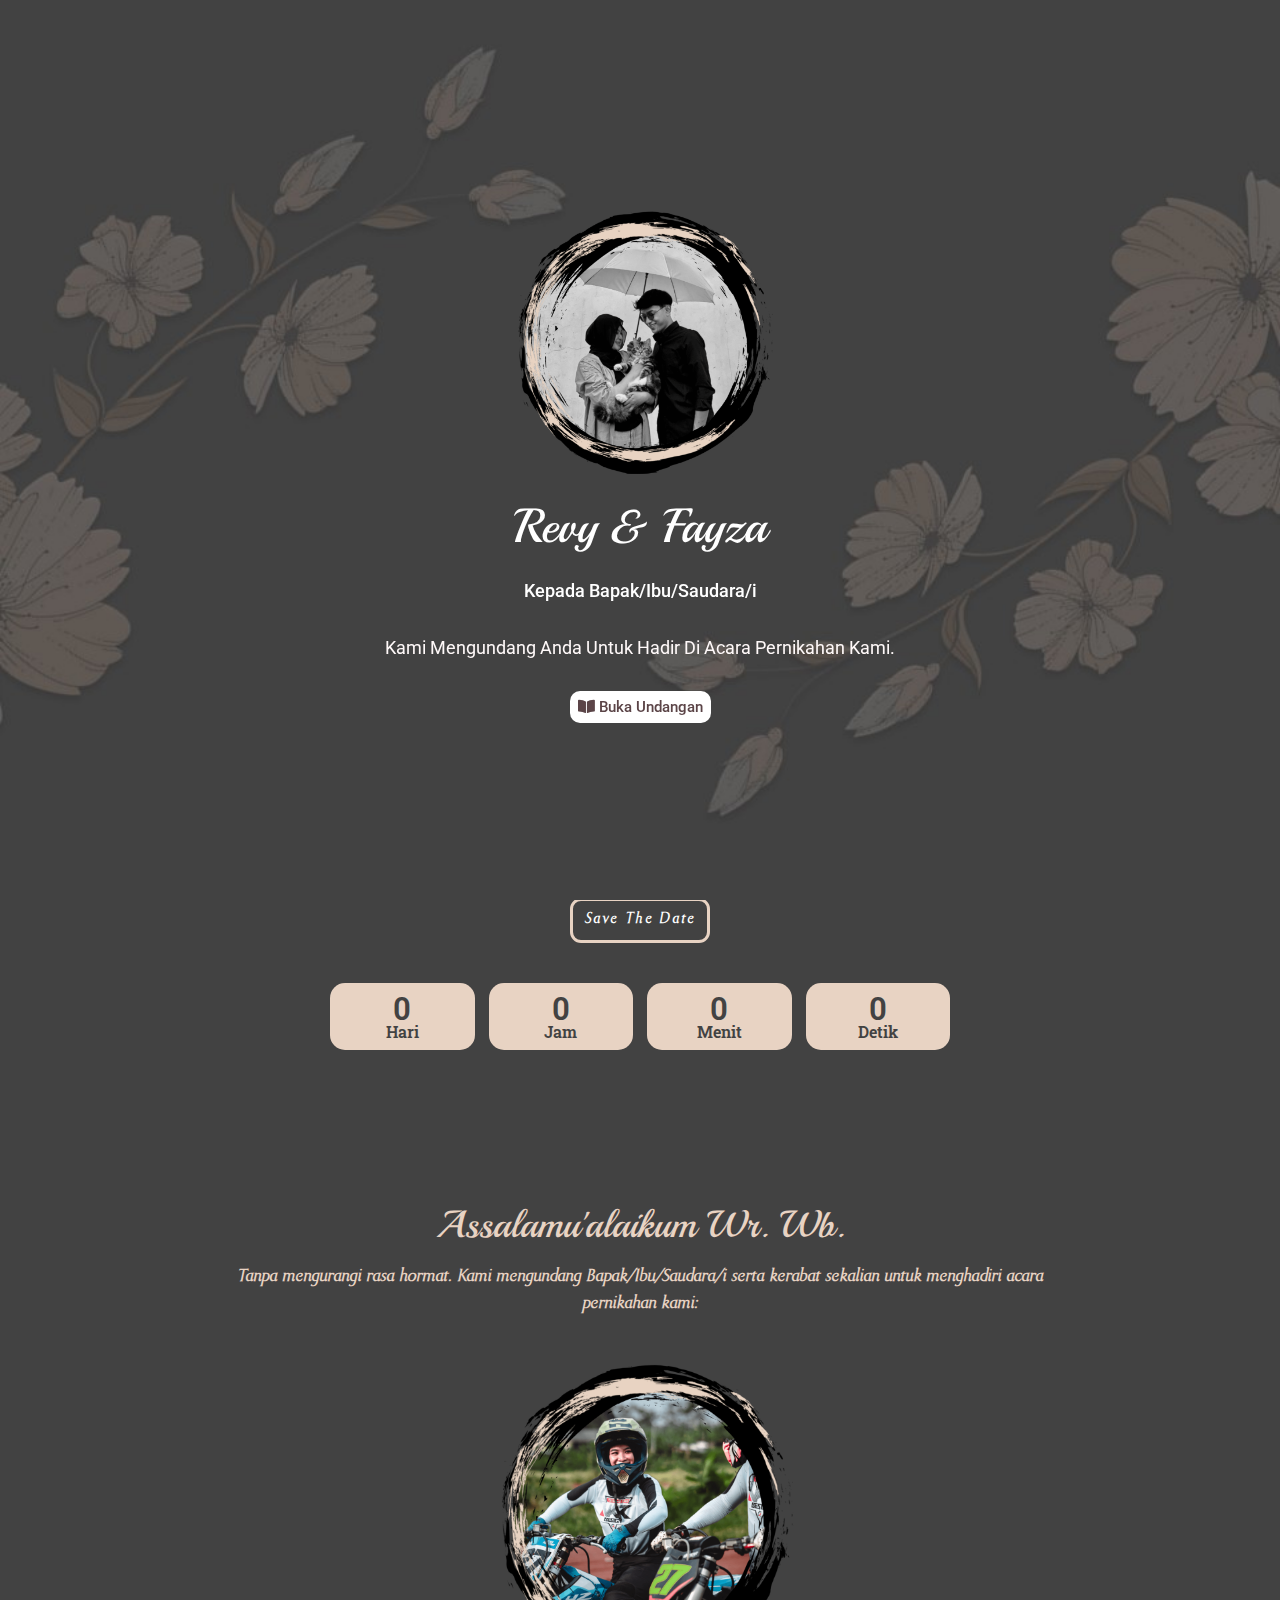
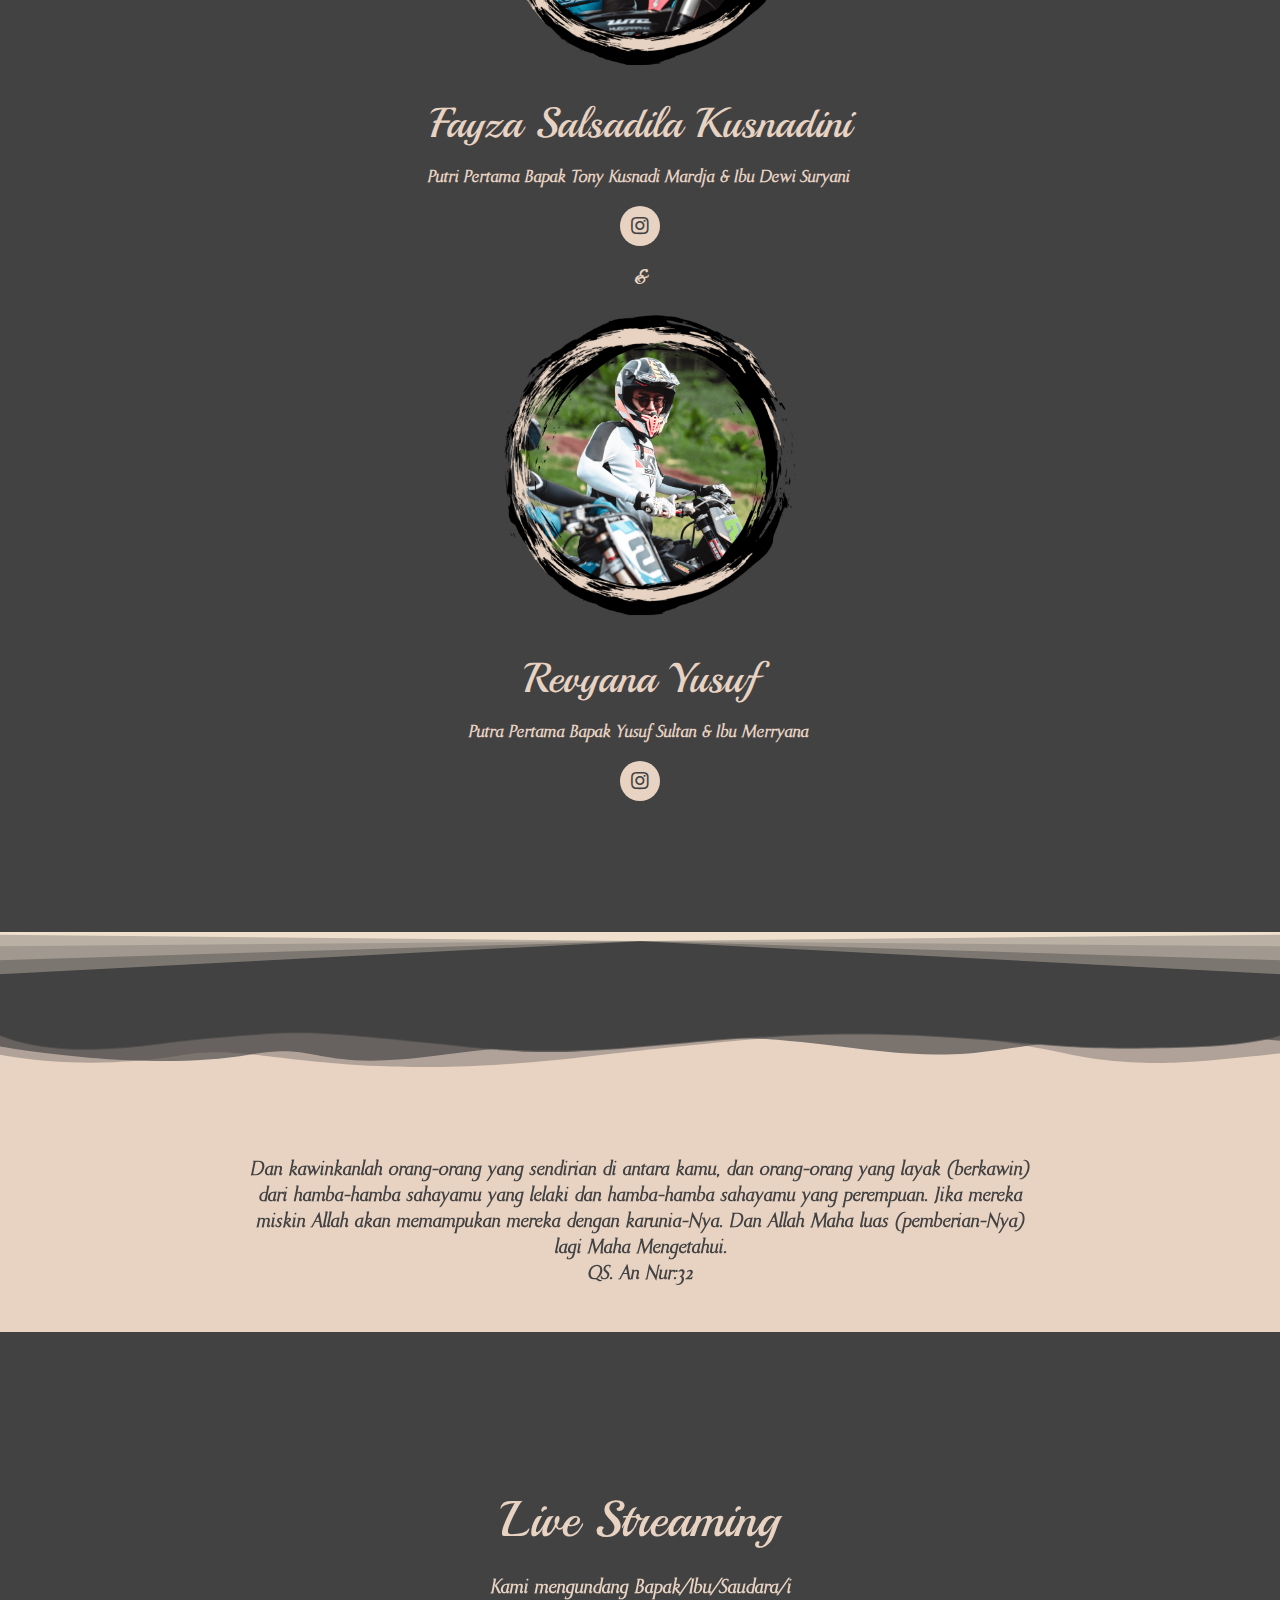
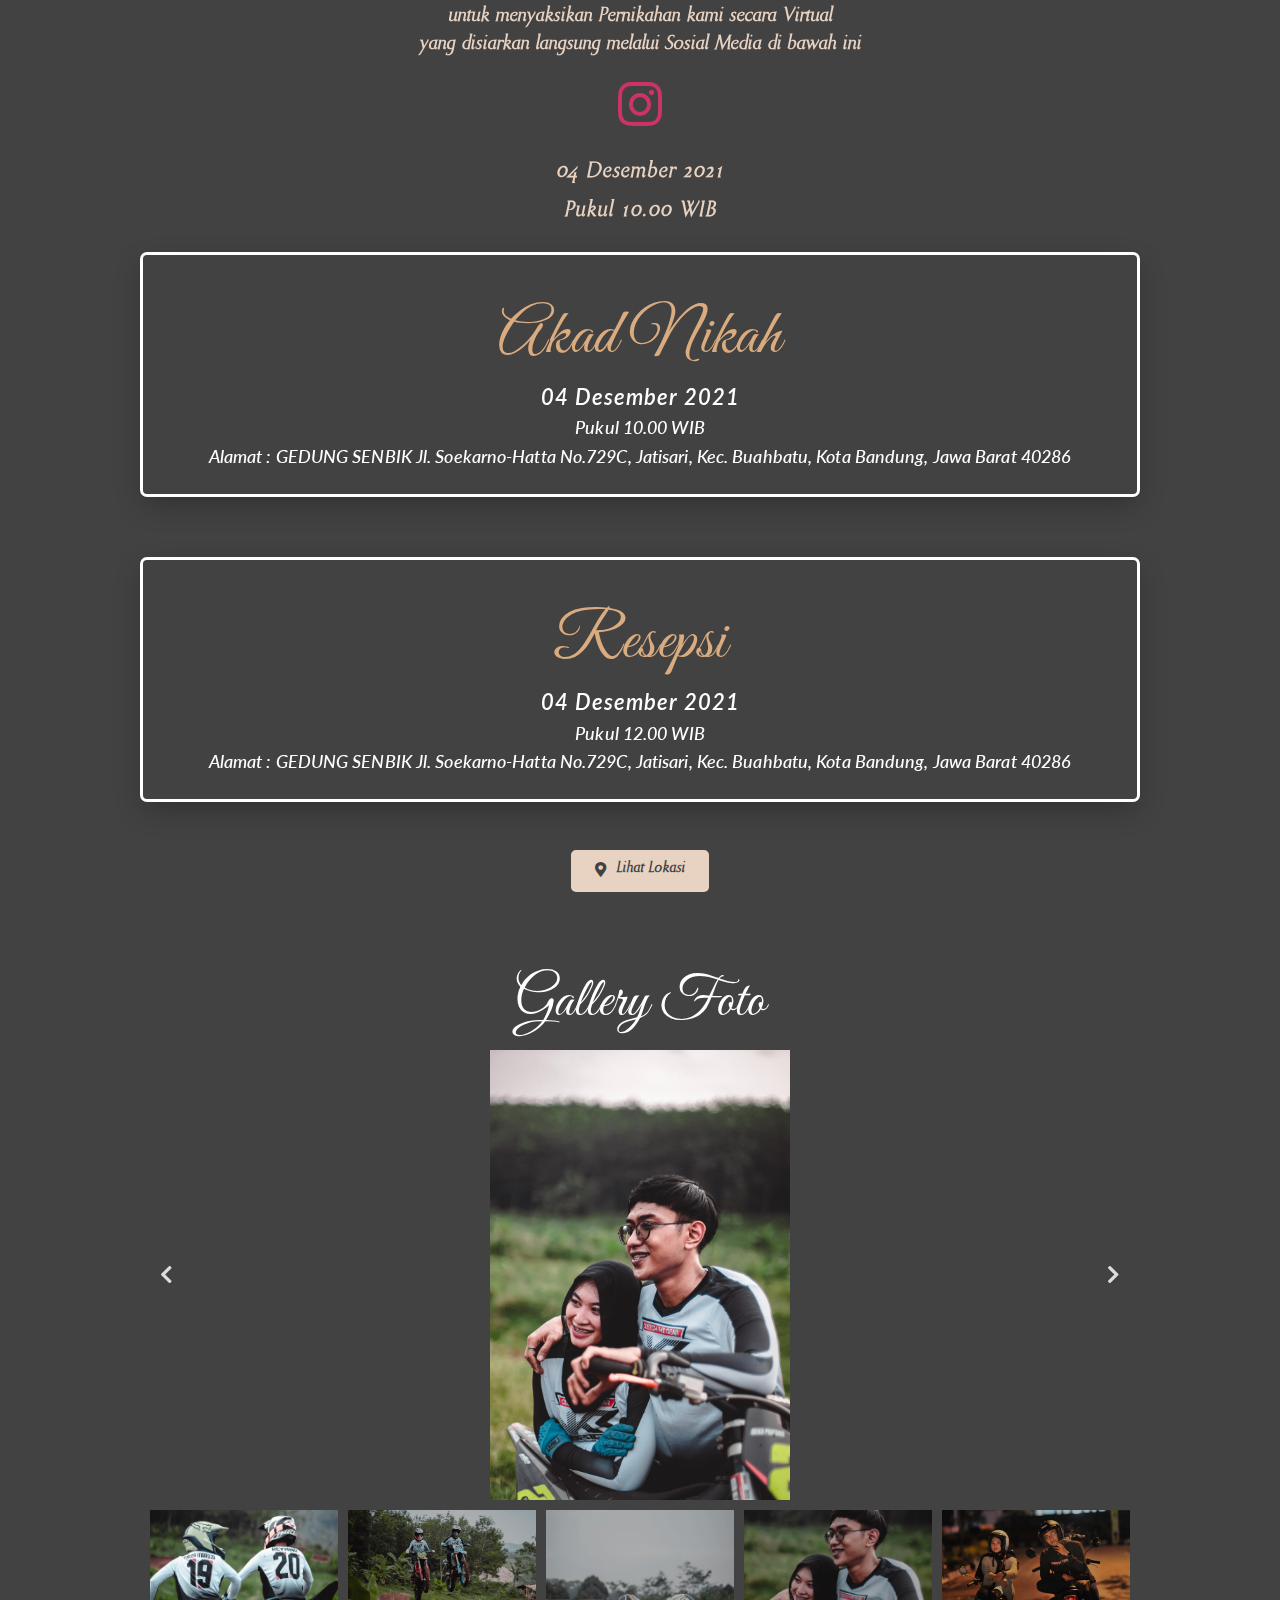
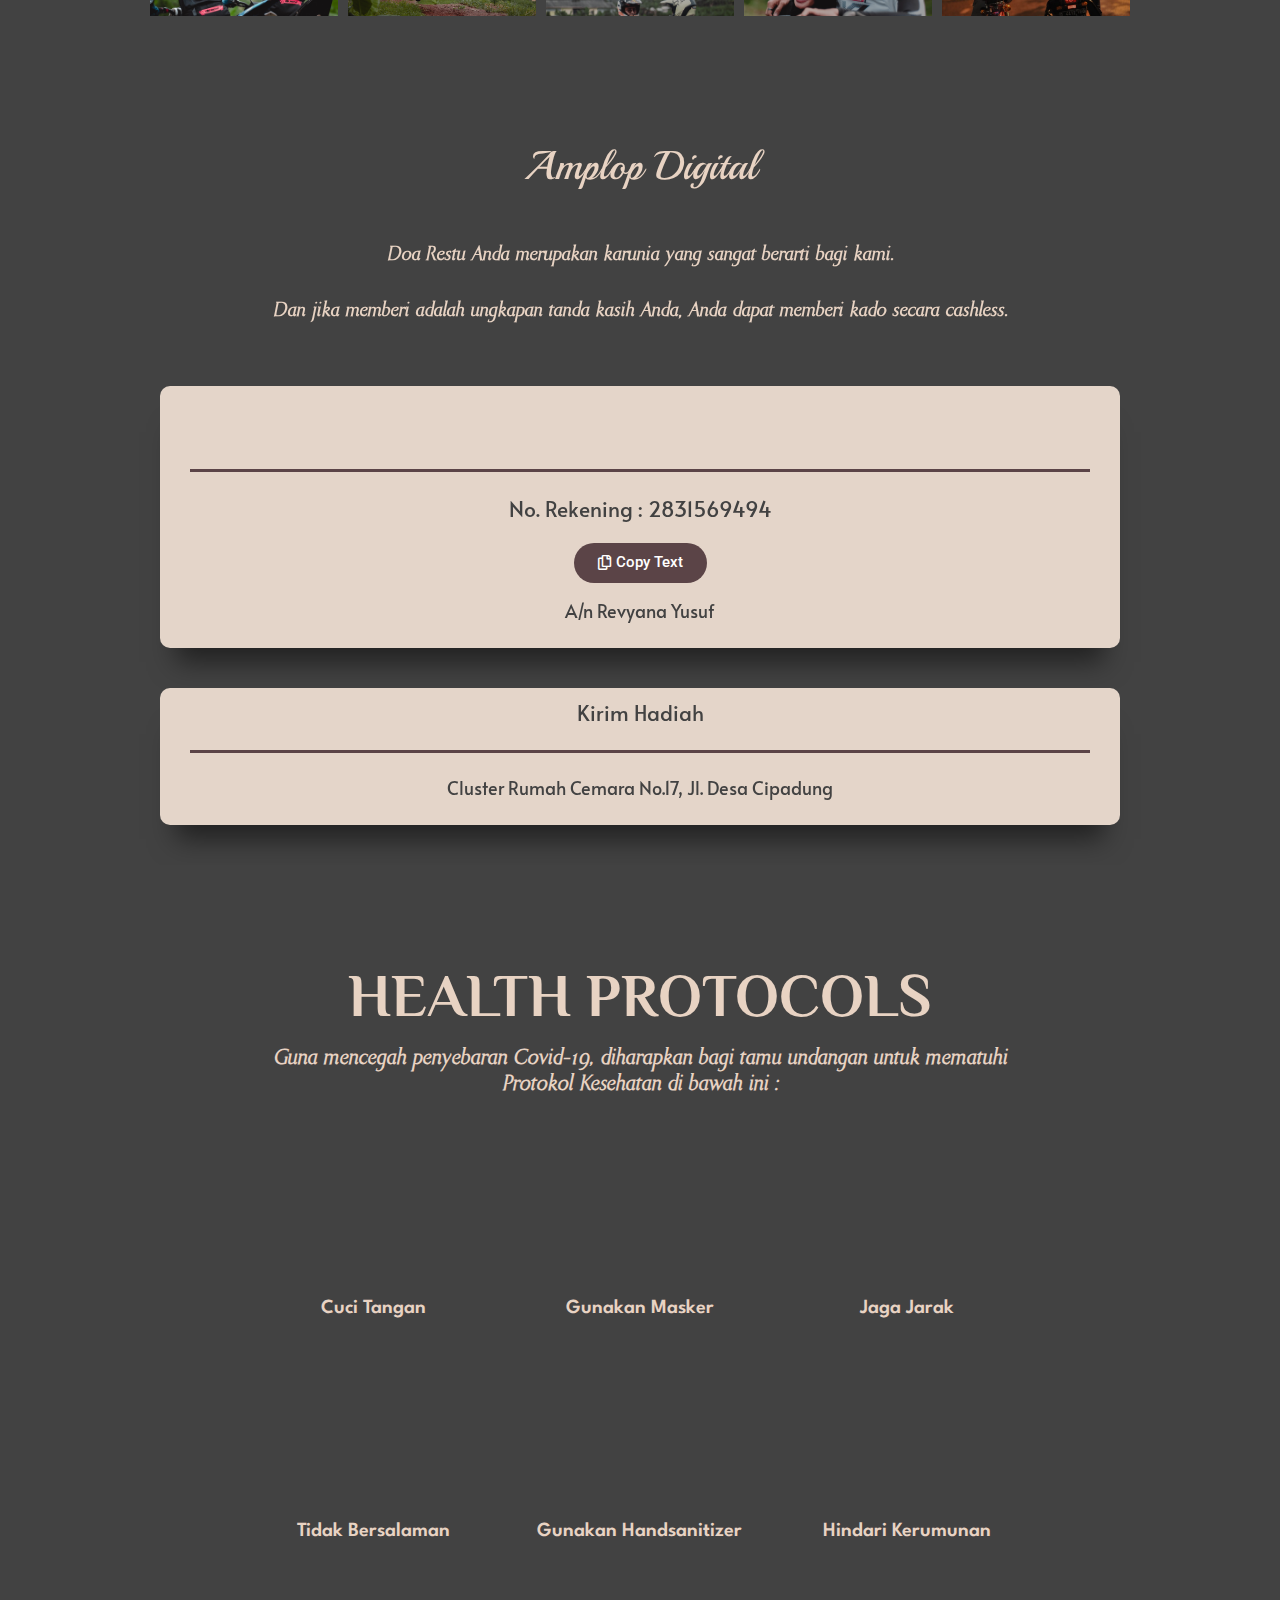
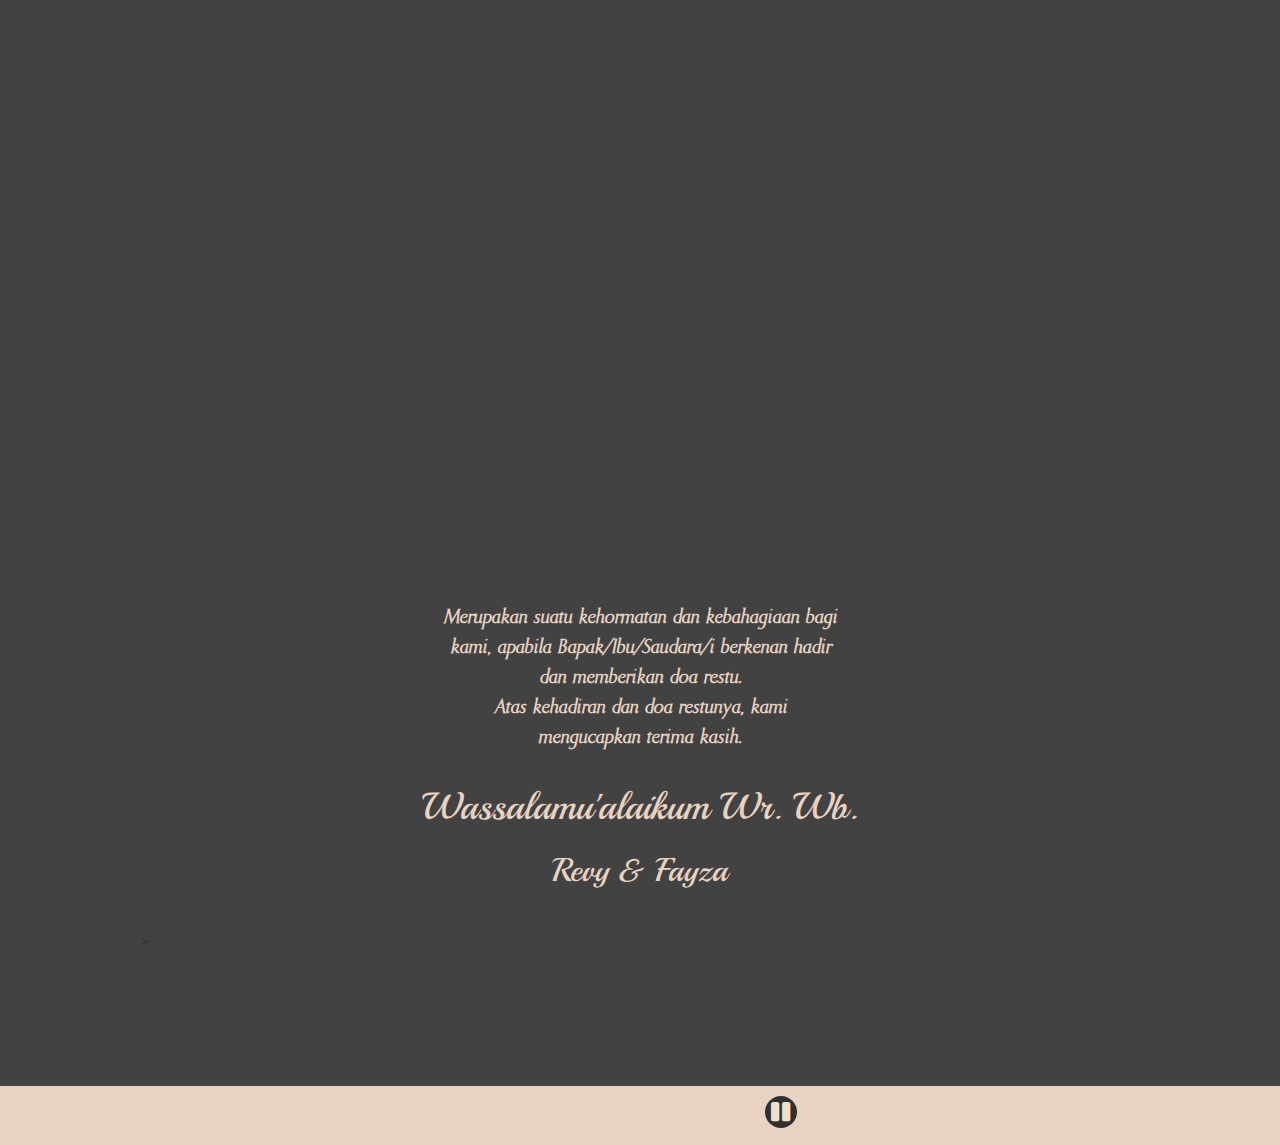
==== index2.html @ c1c01a3e "update dandy" ====
<!DOCTYPE html>
<html lang="en-US">

<!-- Mirrored from wekita.id/tema-05/ by HTTrack Website Copier/3.x [XR&CO'2014], Sun, 14 Nov 2021 10:45:55 GMT -->
<!-- Added by HTTrack --><meta http-equiv="content-type" content="text/html;charset=UTF-8" /><!-- /Added by HTTrack -->
<head>
<meta charset="UTF-8">
<style type="text/css">

            .wdp-comment-text img {

                max-width: 100% !important;

            }

        </style>
<meta name='robots' content='index, follow, max-image-preview:large, max-snippet:-1, max-video-preview:-1' />

<title>Wedding Invitation</title>
<link rel="canonical" href="index.html" />
<meta property="og:locale" content="en_US" />
<meta property="og:type" content="article" />
<meta property="og:title" content="TEMA 05 &raquo; WordPress Site" />
<meta property="og:site_name" content="WordPress Site" />
<meta property="article:modified_time" content="2021-11-01T01:09:37+00:00" />
<meta property="og:image:width" content="972" />
<meta property="og:image:height" content="1048" />
<meta name="twitter:card" content="summary_large_image" />
<meta name="twitter:label1" content="Est. reading time" />
<meta name="twitter:data1" content="10 minutes" />

<link rel='dns-prefetch' href='http://www.googletagmanager.com/' />
<link rel='dns-prefetch' href='http://s.w.org/' />
<link rel='dns-prefetch' href='http://pagead2.googlesyndication.com/' />
<script type="text/javascript">
			window._wpemojiSettings = {"baseUrl":"https:\/\/s.w.org\/images\/core\/emoji\/13.1.0\/72x72\/","ext":".png","svgUrl":"https:\/\/s.w.org\/images\/core\/emoji\/13.1.0\/svg\/","svgExt":".svg","source":{"concatemoji":"\/style\/js\/wp-emoji-release.min.js?ver=5.8.2"}};
			!function(e,a,t){var n,r,o,i=a.createElement("canvas"),p=i.getContext&&i.getContext("2d");function s(e,t){var a=String.fromCharCode;p.clearRect(0,0,i.width,i.height),p.fillText(a.apply(this,e),0,0);e=i.toDataURL();return p.clearRect(0,0,i.width,i.height),p.fillText(a.apply(this,t),0,0),e===i.toDataURL()}function c(e){var t=a.createElement("script");t.src=e,t.defer=t.type="text/javascript",a.getElementsByTagName("head")[0].appendChild(t)}for(o=Array("flag","emoji"),t.supports={everything:!0,everythingExceptFlag:!0},r=0;r<o.length;r++)t.supports[o[r]]=function(e){if(!p||!p.fillText)return!1;switch(p.textBaseline="top",p.font="600 32px Arial",e){case"flag":return s([127987,65039,8205,9895,65039],[127987,65039,8203,9895,65039])?!1:!s([55356,56826,55356,56819],[55356,56826,8203,55356,56819])&&!s([55356,57332,56128,56423,56128,56418,56128,56421,56128,56430,56128,56423,56128,56447],[55356,57332,8203,56128,56423,8203,56128,56418,8203,56128,56421,8203,56128,56430,8203,56128,56423,8203,56128,56447]);case"emoji":return!s([10084,65039,8205,55357,56613],[10084,65039,8203,55357,56613])}return!1}(o[r]),t.supports.everything=t.supports.everything&&t.supports[o[r]],"flag"!==o[r]&&(t.supports.everythingExceptFlag=t.supports.everythingExceptFlag&&t.supports[o[r]]);t.supports.everythingExceptFlag=t.supports.everythingExceptFlag&&!t.supports.flag,t.DOMReady=!1,t.readyCallback=function(){t.DOMReady=!0},t.supports.everything||(n=function(){t.readyCallback()},a.addEventListener?(a.addEventListener("DOMContentLoaded",n,!1),e.addEventListener("load",n,!1)):(e.attachEvent("onload",n),a.attachEvent("onreadystatechange",function(){"complete"===a.readyState&&t.readyCallback()})),(n=t.source||{}).concatemoji?c(n.concatemoji):n.wpemoji&&n.twemoji&&(c(n.twemoji),c(n.wpemoji)))}(window,document,window._wpemojiSettings);
		</script>
<style type="text/css">
img.wp-smiley,
img.emoji {
	display: inline !important;
	border: none !important;
	box-shadow: none !important;
	height: 1em !important;
	width: 1em !important;
	margin: 0 .07em !important;
	vertical-align: -0.1em !important;
	background: none !important;
	padding: 0 !important;
}
</style>
<link rel='stylesheet' id='bdt-uikit-css' href='wp-content/plugins/bdthemes-element-pack/assets/css/bdt-uikitf3df.css?ver=3.7.2' type='text/css' media='all' />
<link rel='stylesheet' id='element-pack-site-css' href='wp-content/plugins/bdthemes-element-pack/assets/css/element-pack-site05c8.css?ver=5.13.0' type='text/css' media='all' />
<link rel='stylesheet' id='wp-block-library-css' href='wp-includes/css/dist/block-library/style.min080f.css?ver=5.8.2' type='text/css' media='all' />
<link rel='stylesheet' id='uaf_client_css-css' href='wp-content/uploads/useanyfont/uaf446b.css?ver=1635762435' type='text/css' media='all' />
<link rel='stylesheet' id='wdp_style-css' href='wp-content/plugins/weddingpress/addons/comment-kit/css/wdp_styled537.css?ver=2.7.6' type='text/css' media='screen' />
<style id='wdp_style-inline-css' type='text/css'>


        .wdp-wrapper {

          font-size: 14px

        }

    

    .wdp-wrapper ul.wdp-container-comments li.wdp-item-comment .wdp-comment-avatar img {

        max-width: 28px;

        max-height: 28px;

    }

    .wdp-wrapper ul.wdp-container-comments li.wdp-item-comment .wdp-comment-content {

        margin-left: 38px;

    }

    .wdp-wrapper ul.wdp-container-comments li.wdp-item-comment ul .wdp-comment-avatar img {

        max-width: 24px;

        max-height: 24px;

    }

    .wdp-wrapper ul.wdp-container-comments li.wdp-item-comment ul ul .wdp-comment-avatar img {

        max-width: 21px;

        max-height: 21px;

    }

    
</style>
<link rel='stylesheet' id='wdp-centered-css-css' href='wp-content/plugins/weddingpress/assets/css/wdp-centered-timeline.min080f.css?ver=5.8.2' type='text/css' media='all' />
<link rel='stylesheet' id='wdp-horizontal-css-css' href='wp-content/plugins/weddingpress/assets/css/wdp-horizontal-styles.min080f.css?ver=5.8.2' type='text/css' media='all' />
<link rel='stylesheet' id='wdp-fontello-css-css' href='wp-content/plugins/weddingpress/assets/css/wdp-fontello080f.css?ver=5.8.2' type='text/css' media='all' />
<link rel='stylesheet' id='exad-main-style-css' href='wp-content/plugins/weddingpress/assets/css/exad-styles.min080f.css?ver=5.8.2' type='text/css' media='all' />
<link rel='stylesheet' id='hello-elementor-css' href='wp-content/themes/hello-elementor/style.min8066.css?ver=2.4.1' type='text/css' media='all' />
<link rel='stylesheet' id='hello-elementor-theme-style-css' href='wp-content/themes/hello-elementor/theme.min8066.css?ver=2.4.1' type='text/css' media='all' />
<link rel='stylesheet' id='elementor-icons-css' href='wp-content/plugins/elementor/assets/lib/eicons/css/elementor-icons.min05c8.css?ver=5.13.0' type='text/css' media='all' />
<link rel='stylesheet' id='elementor-frontend-legacy-css' href='wp-content/plugins/elementor/assets/css/frontend-legacy.mina7da.css?ver=3.4.7' type='text/css' media='all' />
<link rel='stylesheet' id='elementor-frontend-css' href='wp-content/plugins/elementor/assets/css/frontend.mina7da.css?ver=3.4.7' type='text/css' media='all' />
<style id='elementor-frontend-inline-css' type='text/css'>
@font-face{font-family:eicons;src:url(style/js/eicons.eot?5.10.0);src:url(wp-content/plugins/elementor/assets/lib/eicons/fonts/eicons.eot?5.10.0#iefix) format("embedded-opentype"),url(wp-content/plugins/elementor/assets/lib/eicons/fonts/eicons.woff2?5.10.0) format("woff2"),url(wp-content/plugins/elementor/assets/lib/eicons/fonts/eicons.woff?5.10.0) format("woff"),url(wp-content/plugins/elementor/assets/lib/eicons/fonts/eicons.ttf?5.10.0) format("truetype"),url(wp-content/plugins/elementor/assets/lib/eicons/fonts/eicons.svg?5.10.0#eicon) format("svg");font-weight:400;font-style:normal}
</style>
<link rel='stylesheet' id='elementor-post-6-css' href='wp-content/uploads/elementor/css/post-6eacc.css?ver=1635758343' type='text/css' media='all' />
<link rel='stylesheet' id='weddingpress-wdp-css' href='wp-content/plugins/weddingpress/assets/css/wdpd2b8.css?ver=2.8.6' type='text/css' media='all' />
<link rel='stylesheet' id='elementor-pro-css' href='wp-content/plugins/elementor-pro/assets/css/frontend.minccfb.css?ver=3.4.2' type='text/css' media='all' />
<link rel='stylesheet' id='elementor-global-css' href='wp-content/uploads/elementor/css/global1125.css?ver=1635758345' type='text/css' media='all' />
<link rel='stylesheet' id='elementor-post-35537-css' href='wp-content/uploads/elementor/css/post-355379e58.css?ver=1635758665' type='text/css' media='all' />
<link rel='stylesheet' id='google-fonts-1-css' href='https://fonts.googleapis.com/css?family=Roboto%3A100%2C100italic%2C200%2C200italic%2C300%2C300italic%2C400%2C400italic%2C500%2C500italic%2C600%2C600italic%2C700%2C700italic%2C800%2C800italic%2C900%2C900italic%7CRoboto+Slab%3A100%2C100italic%2C200%2C200italic%2C300%2C300italic%2C400%2C400italic%2C500%2C500italic%2C600%2C600italic%2C700%2C700italic%2C800%2C800italic%2C900%2C900italic%7CGreat+Vibes%3A100%2C100italic%2C200%2C200italic%2C300%2C300italic%2C400%2C400italic%2C500%2C500italic%2C600%2C600italic%2C700%2C700italic%2C800%2C800italic%2C900%2C900italic%7CAllura%3A100%2C100italic%2C200%2C200italic%2C300%2C300italic%2C400%2C400italic%2C500%2C500italic%2C600%2C600italic%2C700%2C700italic%2C800%2C800italic%2C900%2C900italic%7CBilbo%3A100%2C100italic%2C200%2C200italic%2C300%2C300italic%2C400%2C400italic%2C500%2C500italic%2C600%2C600italic%2C700%2C700italic%2C800%2C800italic%2C900%2C900italic%7CLato%3A100%2C100italic%2C200%2C200italic%2C300%2C300italic%2C400%2C400italic%2C500%2C500italic%2C600%2C600italic%2C700%2C700italic%2C800%2C800italic%2C900%2C900italic%7CAlata%3A100%2C100italic%2C200%2C200italic%2C300%2C300italic%2C400%2C400italic%2C500%2C500italic%2C600%2C600italic%2C700%2C700italic%2C800%2C800italic%2C900%2C900italic%7CPhilosopher%3A100%2C100italic%2C200%2C200italic%2C300%2C300italic%2C400%2C400italic%2C500%2C500italic%2C600%2C600italic%2C700%2C700italic%2C800%2C800italic%2C900%2C900italic%7CSpartan%3A100%2C100italic%2C200%2C200italic%2C300%2C300italic%2C400%2C400italic%2C500%2C500italic%2C600%2C600italic%2C700%2C700italic%2C800%2C800italic%2C900%2C900italic&#038;display=auto&#038;ver=5.8.2' type='text/css' media='all' />
<link href="style/fa/css/all.css" rel="stylesheet">
<script type='text/javascript' src='wp-includes/js/jquery/jquery.minaf6c.js?ver=3.6.0' id='jquery-core-js'></script>
<script type='text/javascript' src='wp-includes/js/jquery/jquery-migrate.mind617.js?ver=3.3.2' id='jquery-migrate-js'></script>

<script type='text/javascript' src='https://www.googletagmanager.com/gtag/js?id=UA-212573011-1' id='google_gtagjs-js' async></script>
<script type='text/javascript' id='google_gtagjs-js-after'>
window.dataLayer = window.dataLayer || [];function gtag(){dataLayer.push(arguments);}
gtag("js", new Date());
gtag("set", "developer_id.dZTNiMT", true);
gtag("config", "UA-212573011-1", {"anonymize_ip":true});
gtag("config", "G-MBD0VHWHHH");
</script>

<link rel="https://api.w.org/" href="wp-json/" /><link rel="alternate" type="application/json" href="wp-json/wp/v2/pages/35537" />
<link rel="wlwmanifest" type="application/wlwmanifest+xml" href="wp-includes/wlwmanifest.xml" />
<meta name="generator" content="WordPress 5.8.2" />
<meta name="generator" content="Site Kit by Google 1.45.0" />

<meta name="google-adsense-platform-account" content="ca-host-pub-2644536267352236">
<meta name="google-adsense-platform-domain" content="sitekit.withgoogle.com">


<script src="pagead2.googlesyndication.com/pagead/js/fff77.txt?client=ca-pub-9867772431644752" crossorigin="anonymous" type="text/javascript"></script>

<link rel="icon" href="wp-content/uploads/2021/07/cropped-loglog-32x32.png" sizes="32x32" />
<link rel="icon" href="wp-content/uploads/2021/07/cropped-loglog-192x192.png" sizes="192x192" />
<link rel="apple-touch-icon" href="wp-content/uploads/2021/07/cropped-loglog-180x180.png" />
<meta name="msapplication-TileImage" content="wp-content/uploads/2021/07/cropped-loglog-270x270.png" />
<meta name="viewport" content="width=device-width, initial-scale=1.0, viewport-fit=cover" /></head>
<body class="page-template page-template-elementor_canvas page page-id-35537 elementor-default elementor-template-canvas elementor-kit-6 elementor-page elementor-page-35537">
<div data-elementor-type="wp-page" data-elementor-id="35537" class="elementor elementor-35537" data-elementor-settings="[]">
<div class="elementor-inner">
<div class="elementor-section-wrap">
<section class="elementor-section elementor-top-section elementor-element elementor-element-34e08cc9 elementor-section-boxed elementor-section-height-default elementor-section-height-default wdp-sticky-section-no" data-id="34e08cc9" data-element_type="section" id="home" data-settings="{&quot;background_background&quot;:&quot;classic&quot;}">
<div class="elementor-container elementor-column-gap-default">
<div class="elementor-row">
<div class="elementor-column elementor-col-100 elementor-top-column elementor-element elementor-element-42915234 wdp-sticky-section-no" data-id="42915234" data-element_type="column" data-settings="{&quot;background_background&quot;:&quot;classic&quot;}">
<div class="elementor-column-wrap elementor-element-populated">
<div class="elementor-widget-wrap">
<div class="elementor-element elementor-element-61549983 wdp-sticky-section-no elementor-widget elementor-widget-spacer" data-id="61549983" data-element_type="widget" data-widget_type="spacer.default">
<div class="elementor-widget-container">
<div class="elementor-spacer">
<div class="elementor-spacer-inner"></div>
</div>
</div>
</div>
<div class="elementor-element elementor-element-7bc2f3da wdp-sticky-section-no elementor-widget elementor-widget-spacer" data-id="7bc2f3da" data-element_type="widget" data-widget_type="spacer.default">
<div class="elementor-widget-container">
<div class="elementor-spacer">
<div class="elementor-spacer-inner"></div>
</div>
</div>
</div>
<div class="elementor-element elementor-element-5ea222b4 wdp-sticky-section-no elementor-widget elementor-widget-heading" data-id="5ea222b4" data-element_type="widget" data-widget_type="heading.default">
<div class="elementor-widget-container">
<h2 class="elementor-heading-title elementor-size-default">Revy &amp; Fayza</h2> </div>
</div>
<div class="elementor-element elementor-element-6d92e9f wdp-sticky-section-no elementor-widget elementor-widget-text-editor" data-id="6d92e9f" data-element_type="widget" data-widget_type="text-editor.default">
<div class="elementor-widget-container">
<div class="elementor-text-editor elementor-clearfix">
<p>We Invited you to celebrate our wedding</p> </div>
</div>
</div>
<div class="elementor-element elementor-element-a1965d2 wdp-sticky-section-no elementor-widget elementor-widget-text-editor" data-id="a1965d2" data-element_type="widget" data-widget_type="text-editor.default">
<div class="elementor-widget-container">
<div class="elementor-text-editor elementor-clearfix">
<p>Sabtu, 04 Desember 2021</p> </div>
</div>
</div>
<div class="elementor-element elementor-element-7a73b65f elementor-align-center elementor-tablet-align-center elementor-mobile-align-center wdp-sticky-section-no elementor-widget elementor-widget-button" data-id="7a73b65f" data-element_type="widget" data-widget_type="button.default">
<div class="elementor-widget-container">
<div class="elementor-button-wrapper">
<a href="#date" class="elementor-button-link elementor-button elementor-size-sm" role="button">
<span class="elementor-button-content-wrapper">
<span class="elementor-button-text">Save The Date</span>
</span>
</a>
</div>
</div>
</div>
<div class="elementor-element elementor-element-5badcd0e wdp-sticky-section-no elementor-widget elementor-widget-weddingpress-countdown" data-id="5badcd0e" data-element_type="widget" data-settings="{&quot;_animation_mobile&quot;:&quot;pulse&quot;}" data-widget_type="weddingpress-countdown.default">
<div class="elementor-widget-container">
<div class="wpkoi-elements-countdown-wrapper">
<div class="wpkoi-elements-countdown-container wpkoi-elements-countdown-label-block ">
<ul id="wpkoi-elements-countdown-5badcd0e" class="wpkoi-elements-countdown-items" data-date="Dec 04 2021 12:00:00">
<li class="wpkoi-elements-countdown-item"><div class="wpkoi-elements-countdown-days"><span data-days class="wpkoi-elements-countdown-digits">00</span><span class="wpkoi-elements-countdown-label">Hari</span></div></li> <li class="wpkoi-elements-countdown-item"><div class="wpkoi-elements-countdown-hours"><span data-hours class="wpkoi-elements-countdown-digits">00</span><span class="wpkoi-elements-countdown-label">Jam</span></div></li> <li class="wpkoi-elements-countdown-item"><div class="wpkoi-elements-countdown-minutes"><span data-minutes class="wpkoi-elements-countdown-digits">00</span><span class="wpkoi-elements-countdown-label">Menit</span></div></li> <li class="wpkoi-elements-countdown-item"><div class="wpkoi-elements-countdown-seconds"><span data-seconds class="wpkoi-elements-countdown-digits">00</span><span class="wpkoi-elements-countdown-label">Detik</span></div></li> </ul>
<div class="clearfix"></div>
</div>
</div>
<script type="text/javascript">
	jQuery(document).ready(function($) {
		'use strict';
		$("#wpkoi-elements-countdown-5badcd0e").countdown();
	});
	</script>
</div>
</div>
</div>
</div>
</div>
</div>
</div>
</section>
<section class="elementor-section elementor-top-section elementor-element elementor-element-3e2b8b15 elementor-section-boxed elementor-section-height-default elementor-section-height-default wdp-sticky-section-no" data-id="3e2b8b15" data-element_type="section" data-settings="{&quot;background_background&quot;:&quot;classic&quot;}">
<div class="elementor-background-overlay"></div>
<div class="elementor-container elementor-column-gap-default">
<div class="elementor-row">
<div class="elementor-column elementor-col-100 elementor-top-column elementor-element elementor-element-75aaae70 wdp-sticky-section-no" data-id="75aaae70" data-element_type="column" data-settings="{&quot;background_background&quot;:&quot;classic&quot;}">
<div class="elementor-column-wrap elementor-element-populated">
<div class="elementor-background-overlay"></div>
<div class="elementor-widget-wrap">
<section class="elementor-section elementor-inner-section elementor-element elementor-element-5ed601c0 elementor-section-full_width elementor-section-height-default elementor-section-height-default wdp-sticky-section-no" data-id="5ed601c0" data-element_type="section" data-settings="{&quot;background_background&quot;:&quot;classic&quot;}">
<div class="elementor-background-overlay"></div>
<div class="elementor-container elementor-column-gap-default">
<div class="elementor-row">
<div class="elementor-column elementor-col-100 elementor-inner-column elementor-element elementor-element-1dd4650f wdp-sticky-section-no" data-id="1dd4650f" data-element_type="column" data-settings="{&quot;background_background&quot;:&quot;classic&quot;}">
<div class="elementor-column-wrap elementor-element-populated">
<div class="elementor-widget-wrap">
<div class="elementor-element elementor-element-60ea4172 wdp-sticky-section-no elementor-widget elementor-widget-spacer" data-id="60ea4172" data-element_type="widget" data-widget_type="spacer.default">
<div class="elementor-widget-container">
<div class="elementor-spacer">
<div class="elementor-spacer-inner"></div>
</div>
</div>
</div>
<div class="elementor-element elementor-element-4005c2f4 wdp-sticky-section-no elementor-widget elementor-widget-heading" data-id="4005c2f4" data-element_type="widget" id="mempelai" data-widget_type="heading.default">
<div class="elementor-widget-container">
<h2 class="elementor-heading-title elementor-size-default">Assalamu'alaikum Wr. Wb.</h2> </div>
</div>
<div class="elementor-element elementor-element-490b8bf1 wdp-sticky-section-no elementor-widget elementor-widget-text-editor" data-id="490b8bf1" data-element_type="widget" data-widget_type="text-editor.default">
<div class="elementor-widget-container">
<div class="elementor-text-editor elementor-clearfix">
<p>Tanpa mengurangi rasa hormat. Kami mengundang Bapak/Ibu/Saudara/i serta kerabat sekalian untuk menghadiri acara pernikahan kami:</p> </div>
</div>
</div>
<div class="elementor-element elementor-element-6726f8c7 wdp-sticky-section-no elementor-widget elementor-widget-image" data-id="6726f8c7" data-element_type="widget" data-settings="{&quot;_animation_mobile&quot;:&quot;none&quot;}" data-widget_type="image.default">
<div class="elementor-widget-container">
<div class="elementor-image">
<img width="1012" height="990" src="wp-content/uploads/2021/09/Picture1-2.png" class="elementor-animation-grow attachment-full size-full" alt="" loading="lazy" sizes="(max-width: 1012px) 100vw, 1012px" /> </div>
</div>
</div>
<div class="elementor-element elementor-element-53df2466 wdp-sticky-section-no elementor-widget elementor-widget-heading" data-id="53df2466" data-element_type="widget" data-widget_type="heading.default">
<div class="elementor-widget-container">
<h2 class="elementor-heading-title elementor-size-default">Fayza Salsadila Kusnadini</h2> </div>
</div>
<div class="elementor-element elementor-element-38d6bd1e wdp-sticky-section-no elementor-widget elementor-widget-text-editor" data-id="38d6bd1e" data-element_type="widget" data-widget_type="text-editor.default">
<div class="elementor-widget-container">
<div class="elementor-text-editor elementor-clearfix">
<p>Putri Pertama Bapak Tony Kusnadi Mardja &amp; Ibu Dewi Suryani </p> </div>
</div>
</div>
<div class="elementor-element elementor-element-3676459 e-grid-align-tablet-center e-grid-align-mobile-center elementor-shape-rounded elementor-grid-0 e-grid-align-center wdp-sticky-section-no elementor-widget elementor-widget-social-icons" data-id="3676459" data-element_type="widget" data-widget_type="social-icons.default">
<div class="elementor-widget-container">
<div class="">
<span class="elementor-grid-item">
<a class="elementor-icon elementor-social-icon elementor-social-icon-instagram elementor-animation-grow elementor-repeater-item-6154405" target="_blank" href="https://instagram.com/fayzamardja19_">
<span class="elementor-screen-only">Instagram</span>
<i class="fab fa-instagram"></i> </a>
</span>
</div>
</div>
</div>
<div class="elementor-element elementor-element-7d9030b5 wdp-sticky-section-no elementor-widget elementor-widget-text-editor" data-id="7d9030b5" data-element_type="widget" data-widget_type="text-editor.default">
<div class="elementor-widget-container">
<div class="elementor-text-editor elementor-clearfix">
<p>&amp;</p> </div>
</div>
</div>
<div class="elementor-element elementor-element-42db929 wdp-sticky-section-no elementor-widget elementor-widget-image" data-id="42db929" data-element_type="widget" data-settings="{&quot;_animation_mobile&quot;:&quot;none&quot;}" data-widget_type="image.default">
<div class="elementor-widget-container">
<div class="elementor-image">
<img width="1012" height="990" src="wp-content/uploads/2021/09/Picture2-3.png" class="elementor-animation-grow attachment-full size-full" alt="" loading="lazy" sizes="(max-width: 1012px) 100vw, 1012px" /> </div>
</div>
</div>
<div class="elementor-element elementor-element-208d5e50 wdp-sticky-section-no elementor-widget elementor-widget-heading" data-id="208d5e50" data-element_type="widget" data-widget_type="heading.default">
<div class="elementor-widget-container">
<h2 class="elementor-heading-title elementor-size-default">Revyana Yusuf</h2> </div>
</div>
<div class="elementor-element elementor-element-d484a05 wdp-sticky-section-no elementor-widget elementor-widget-text-editor" data-id="d484a05" data-element_type="widget" data-widget_type="text-editor.default">
<div class="elementor-widget-container">
<div class="elementor-text-editor elementor-clearfix">
<p>Putra Pertama Bapak Yusuf Sultan &amp; Ibu Merryana </p> </div>
</div>
</div>
<div class="elementor-element elementor-element-24c89456 e-grid-align-tablet-center e-grid-align-mobile-center elementor-shape-rounded elementor-grid-0 e-grid-align-center wdp-sticky-section-no elementor-widget elementor-widget-social-icons" data-id="24c89456" data-element_type="widget" data-widget_type="social-icons.default">
<div class="elementor-widget-container">
<div class="">
<span class="elementor-grid-item">
<a class="elementor-icon elementor-social-icon elementor-social-icon-instagram elementor-animation-grow elementor-repeater-item-6154405" target="_blank" href="https://instagram.com/revyanayusuf_">
<span class="elementor-screen-only">Instagram</span>
<i class="fab fa-instagram"></i> </a>
</span>
</div>
</div>
</div>
</div>
</div>
</div>
</div>
</div>
</section>
</div>
</div>
</div>
</div>
</div>
</section>
<section class="elementor-section elementor-top-section elementor-element elementor-element-c3e1611 elementor-section-full_width elementor-section-height-default elementor-section-height-default wdp-sticky-section-no" data-id="c3e1611" data-element_type="section" data-settings="{&quot;background_background&quot;:&quot;classic&quot;,&quot;shape_divider_top&quot;:&quot;opacity-fan&quot;}">
<div class="elementor-background-overlay"></div>
<div class="elementor-shape elementor-shape-top" data-negative="false">
<svg xmlns="http://www.w3.org/2000/svg" viewBox="0 0 283.5 19.6" preserveAspectRatio="none">
<path class="elementor-shape-fill" style="opacity:0.33" d="M0 0L0 18.8 141.8 4.1 283.5 18.8 283.5 0z" />
<path class="elementor-shape-fill" style="opacity:0.33" d="M0 0L0 12.6 141.8 4 283.5 12.6 283.5 0z" />
<path class="elementor-shape-fill" style="opacity:0.33" d="M0 0L0 6.4 141.8 4 283.5 6.4 283.5 0z" />
<path class="elementor-shape-fill" d="M0 0L0 1.2 141.8 4 283.5 1.2 283.5 0z" />
</svg> </div>
<div class="elementor-container elementor-column-gap-default">
<div class="elementor-row">
<div class="elementor-column elementor-col-100 elementor-top-column elementor-element elementor-element-5a487e7 wdp-sticky-section-no" data-id="5a487e7" data-element_type="column" data-settings="{&quot;background_background&quot;:&quot;classic&quot;}">
<div class="elementor-column-wrap elementor-element-populated">
<div class="elementor-widget-wrap">
<div class="elementor-element elementor-element-9ab8b00 wdp-sticky-section-no elementor-widget elementor-widget-spacer" data-id="9ab8b00" data-element_type="widget" data-widget_type="spacer.default">
<div class="elementor-widget-container">
<div class="elementor-spacer">
<div class="elementor-spacer-inner"></div>
</div>
</div>
</div>
</div>
</div>
</div>
</div>
</div>
</section>
<section class="elementor-section elementor-top-section elementor-element elementor-element-666fe02 elementor-section-full_width elementor-section-height-default elementor-section-height-default wdp-sticky-section-no" data-id="666fe02" data-element_type="section" data-settings="{&quot;background_background&quot;:&quot;classic&quot;,&quot;shape_divider_top&quot;:&quot;mountains&quot;}">
<div class="elementor-background-overlay"></div>
<div class="elementor-shape elementor-shape-top" data-negative="false">
<svg xmlns="http://www.w3.org/2000/svg" viewBox="0 0 1000 100" preserveAspectRatio="none">
<path class="elementor-shape-fill" opacity="0.33" d="M473,67.3c-203.9,88.3-263.1-34-320.3,0C66,119.1,0,59.7,0,59.7V0h1000v59.7 c0,0-62.1,26.1-94.9,29.3c-32.8,3.3-62.8-12.3-75.8-22.1C806,49.6,745.3,8.7,694.9,4.7S492.4,59,473,67.3z" />
<path class="elementor-shape-fill" opacity="0.66" d="M734,67.3c-45.5,0-77.2-23.2-129.1-39.1c-28.6-8.7-150.3-10.1-254,39.1 s-91.7-34.4-149.2,0C115.7,118.3,0,39.8,0,39.8V0h1000v36.5c0,0-28.2-18.5-92.1-18.5C810.2,18.1,775.7,67.3,734,67.3z" />
<path class="elementor-shape-fill" d="M766.1,28.9c-200-57.5-266,65.5-395.1,19.5C242,1.8,242,5.4,184.8,20.6C128,35.8,132.3,44.9,89.9,52.5C28.6,63.7,0,0,0,0 h1000c0,0-9.9,40.9-83.6,48.1S829.6,47,766.1,28.9z" />
</svg> </div>
<div class="elementor-container elementor-column-gap-default">
<div class="elementor-row">
<div class="elementor-column elementor-col-100 elementor-top-column elementor-element elementor-element-702b541 wdp-sticky-section-no" data-id="702b541" data-element_type="column" data-settings="{&quot;background_background&quot;:&quot;classic&quot;}">
<div class="elementor-column-wrap elementor-element-populated">
<div class="elementor-widget-wrap">
<div class="elementor-element elementor-element-6c0f8f5 wdp-sticky-section-no elementor-widget elementor-widget-spacer" data-id="6c0f8f5" data-element_type="widget" data-widget_type="spacer.default">
<div class="elementor-widget-container">
<div class="elementor-spacer">
<div class="elementor-spacer-inner"></div>
</div>
</div>
</div>
<div class="elementor-element elementor-element-409ce06 wdp-sticky-section-no elementor-widget elementor-widget-heading" data-id="409ce06" data-element_type="widget" data-widget_type="heading.default">
<div class="elementor-widget-container">
<p class="elementor-heading-title elementor-size-default">Dan kawinkanlah orang-orang yang sendirian di antara kamu, dan orang-orang yang layak (berkawin) dari hamba-hamba sahayamu yang lelaki dan hamba-hamba sahayamu yang perempuan. Jika mereka miskin Allah akan memampukan mereka dengan karunia-Nya. Dan Allah Maha luas (pemberian-Nya) lagi Maha Mengetahui.
<br>QS. An Nur:32</p> </div>
</div>
<div class="elementor-element elementor-element-18158e1 wdp-sticky-section-no elementor-widget elementor-widget-spacer" data-id="18158e1" data-element_type="widget" data-widget_type="spacer.default">
<div class="elementor-widget-container">
<div class="elementor-spacer">
<div class="elementor-spacer-inner"></div>
</div>
</div>
</div>
</div>
</div>
</div>
</div>
</div>
</section>

<section class="elementor-section elementor-top-section elementor-element elementor-element-4866e01 elementor-section-boxed elementor-section-height-default elementor-section-height-default wdp-sticky-section-no" data-id="4866e01" data-element_type="section" id="date" data-settings="{&quot;background_background&quot;:&quot;classic&quot;}">
<div class="elementor-container elementor-column-gap-default">
<div class="elementor-row">
<div class="elementor-column elementor-col-100 elementor-top-column elementor-element elementor-element-8cca1ee wdp-sticky-section-no" data-id="8cca1ee" data-element_type="column" data-settings="{&quot;background_background&quot;:&quot;classic&quot;}">
<div class="elementor-column-wrap elementor-element-populated">
<div class="elementor-background-overlay"></div>
<div class="elementor-widget-wrap">
<div class="elementor-element elementor-element-ccc943d wdp-sticky-section-no elementor-widget elementor-widget-spacer" data-id="ccc943d" data-element_type="widget" id="event" data-widget_type="spacer.default">
<div class="elementor-widget-container">
<div class="elementor-spacer">
<div class="elementor-spacer-inner"></div>
</div>
</div>
</div>
<div class="elementor-element elementor-element-40c57a12 wdp-sticky-section-no elementor-widget elementor-widget-heading" data-id="40c57a12" data-element_type="widget" data-widget_type="heading.default">
<div class="elementor-widget-container">
<p class="elementor-heading-title elementor-size-default">Live Streaming</p> </div>
</div>
<div class="elementor-element elementor-element-104f57ee wdp-sticky-section-no elementor-widget elementor-widget-heading" data-id="104f57ee" data-element_type="widget" data-widget_type="heading.default">
<div class="elementor-widget-container">
<p class="elementor-heading-title elementor-size-default">Kami mengundang Bapak/Ibu/Saudara/i<br>untuk menyaksikan Pernikahan kami secara Virtual <br> yang disiarkan langsung melalui Sosial Media di bawah ini</p> </div>
</div>
<div class="elementor-element elementor-element-7746e0f elementor-view-default wdp-sticky-section-no elementor-widget elementor-widget-icon" data-id="7746e0f" data-element_type="widget" data-widget_type="icon.default">
<div class="elementor-widget-container">
<div class="elementor-icon-wrapper">
<div class="elementor-icon">
    <a href="https://instagram.com/fayzamardja19_"><i aria-hidden="true" class="fab fa-instagram"></i></a>
 </div>
</div>
</div>
</div>
<div class="elementor-element elementor-element-132924f3 wdp-sticky-section-no elementor-widget elementor-widget-text-editor" data-id="132924f3" data-element_type="widget" data-widget_type="text-editor.default">
<div class="elementor-widget-container">
<div class="elementor-text-editor elementor-clearfix">
<p class="italic mb-4">04 Desember 2021</p> </div>
</div>
</div>
<div class="elementor-element elementor-element-3d00c81d wdp-sticky-section-no elementor-widget elementor-widget-text-editor" data-id="3d00c81d" data-element_type="widget" data-widget_type="text-editor.default">
<div class="elementor-widget-container">
<div class="elementor-text-editor elementor-clearfix">
<p class="italic mb-4">Pukul 10.00 WIB</p> </div>
</div>
</div>
<section class="elementor-section elementor-inner-section elementor-element elementor-element-4b679be elementor-section-full_width elementor-section-height-default elementor-section-height-default wdp-sticky-section-no" data-id="4b679be" data-element_type="section" data-settings="{&quot;background_background&quot;:&quot;classic&quot;,&quot;animation_mobile&quot;:&quot;none&quot;}">
<div class="elementor-background-overlay"></div>
<div class="elementor-container elementor-column-gap-default">
<div class="elementor-row">
<div class="elementor-column elementor-col-100 elementor-inner-column elementor-element elementor-element-0211361 wdp-sticky-section-no" data-id="0211361" data-element_type="column" data-settings="{&quot;background_background&quot;:&quot;classic&quot;}">
<div class="elementor-column-wrap elementor-element-populated">
<div class="elementor-widget-wrap">
<div class="elementor-element elementor-element-9e351ba wdp-sticky-section-no elementor-widget elementor-widget-heading" data-id="9e351ba" data-element_type="widget" data-widget_type="heading.default">
<div class="elementor-widget-container">
<p class="elementor-heading-title elementor-size-default">Akad Nikah</p> </div>
</div>
<div class="elementor-element elementor-element-b5dbf85 wdp-sticky-section-no elementor-widget elementor-widget-text-editor" data-id="b5dbf85" data-element_type="widget" data-widget_type="text-editor.default">
<div class="elementor-widget-container">
<div class="elementor-text-editor elementor-clearfix">
<p class="italic mb-4">04 Desember 2021</p> </div>
</div>
</div>
<div class="elementor-element elementor-element-cd2e49c wdp-sticky-section-no elementor-widget elementor-widget-text-editor" data-id="cd2e49c" data-element_type="widget" data-widget_type="text-editor.default">
<div class="elementor-widget-container">
<div class="elementor-text-editor elementor-clearfix">
<p class="italic mb-4">Pukul 10.00 WIB</p> </div>
</div>
</div>
<div class="elementor-element elementor-element-e940552 wdp-sticky-section-no elementor-widget elementor-widget-text-editor" data-id="e940552" data-element_type="widget" data-widget_type="text-editor.default">
<div class="elementor-widget-container">
<div class="elementor-text-editor elementor-clearfix">
<p class="italic mb-4">Alamat : GEDUNG SENBIK Jl. Soekarno-Hatta No.729C, Jatisari, Kec. Buahbatu, Kota Bandung, Jawa Barat 40286</p> </div>
</div>
</div>
</div>
</div>
</div>
</div>
</div>
</section>
<section class="elementor-section elementor-inner-section elementor-element elementor-element-ff051bb elementor-section-full_width elementor-section-height-default elementor-section-height-default wdp-sticky-section-no" data-id="ff051bb" data-element_type="section" data-settings="{&quot;background_background&quot;:&quot;classic&quot;,&quot;animation_mobile&quot;:&quot;none&quot;}">
<div class="elementor-background-overlay"></div>
<div class="elementor-container elementor-column-gap-default">
<div class="elementor-row">
<div class="elementor-column elementor-col-100 elementor-inner-column elementor-element elementor-element-a27d896 wdp-sticky-section-no" data-id="a27d896" data-element_type="column" data-settings="{&quot;background_background&quot;:&quot;classic&quot;}">
<div class="elementor-column-wrap elementor-element-populated">
<div class="elementor-widget-wrap">
<div class="elementor-element elementor-element-78f0464 wdp-sticky-section-no elementor-widget elementor-widget-heading" data-id="78f0464" data-element_type="widget" data-widget_type="heading.default">
<div class="elementor-widget-container">
<p class="elementor-heading-title elementor-size-default">Resepsi</p> </div>
</div>
<div class="elementor-element elementor-element-82be42b wdp-sticky-section-no elementor-widget elementor-widget-text-editor" data-id="82be42b" data-element_type="widget" data-widget_type="text-editor.default">
<div class="elementor-widget-container">
<div class="elementor-text-editor elementor-clearfix">
<p class="italic mb-4">04 Desember 2021</p> </div>
</div>
</div>
<div class="elementor-element elementor-element-d6df145 wdp-sticky-section-no elementor-widget elementor-widget-text-editor" data-id="d6df145" data-element_type="widget" data-widget_type="text-editor.default">
<div class="elementor-widget-container">
<div class="elementor-text-editor elementor-clearfix">
<p class="italic mb-4">Pukul 12.00 WIB</p> </div>
</div>
</div>
<div class="elementor-element elementor-element-5956a81 wdp-sticky-section-no elementor-widget elementor-widget-text-editor" data-id="5956a81" data-element_type="widget" data-widget_type="text-editor.default">
<div class="elementor-widget-container">
<div class="elementor-text-editor elementor-clearfix">
<p class="italic mb-4">Alamat : GEDUNG SENBIK Jl. Soekarno-Hatta No.729C, Jatisari, Kec. Buahbatu, Kota Bandung, Jawa Barat 40286</p> </div>
</div>
</div>
</div>
</div>
</div>
</div>
</div>
</section>
<div class="elementor-element elementor-element-605fb8b elementor-align-center wdp-sticky-section-no elementor-widget elementor-widget-button" data-id="605fb8b" data-element_type="widget" data-settings="{&quot;_animation_mobile&quot;:&quot;swing&quot;}" data-widget_type="button.default">
<div class="elementor-widget-container">
<div class="elementor-button-wrapper">
<a href="https://goo.gl/maps/R1zo8pFUG8cSnxXo8" class="elementor-button-link elementor-button elementor-size-sm" role="button">
<span class="elementor-button-content-wrapper">
<span class="elementor-button-icon elementor-align-icon-left">
<i aria-hidden="true" class="fas fa-map-marker-alt"></i> </span>
<span class="elementor-button-text">Lihat Lokasi</a></span>
</span>
</a>
</div>
</div>
</div>
</div>
</div>
</div>
</div>
</div>
</section>
<section class="elementor-section elementor-top-section elementor-element elementor-element-1bb0b4d2 elementor-section-boxed elementor-section-height-default elementor-section-height-default wdp-sticky-section-no" data-id="1bb0b4d2" data-element_type="section" id="galeri" data-settings="{&quot;background_background&quot;:&quot;classic&quot;,&quot;animation_mobile&quot;:&quot;none&quot;}" style="background-color: #424242">
<div class="elementor-container elementor-column-gap-default">
<div class="elementor-row">
<div class="elementor-column elementor-col-100 elementor-top-column elementor-element elementor-element-500dfa7c wdp-sticky-section-no" data-id="500dfa7c" data-element_type="column" data-settings="{&quot;background_background&quot;:&quot;classic&quot;}">
<div class="elementor-column-wrap elementor-element-populated" style="background-color: #424242">
<div class="elementor-widget-wrap">
<div class="elementor-element elementor-element-27dddd1e wdp-sticky-section-no elementor-widget elementor-widget-heading" data-id="27dddd1e" data-element_type="widget" data-widget_type="heading.default">
<div class="elementor-widget-container">
<h2 class="elementor-heading-title elementor-size-default" style="color: white;">Gallery Foto</h2> </div>
</div>
<div class="elementor-element elementor-element-188476fb elementor-skin-slideshow elementor-aspect-ratio-169 elementor-arrows-yes wdp-sticky-section-no elementor-widget elementor-widget-media-carousel" data-id="188476fb" data-element_type="widget" data-settings="{&quot;skin&quot;:&quot;slideshow&quot;,&quot;slideshow_slides_per_view_mobile&quot;:&quot;3&quot;,&quot;space_between_mobile&quot;:{&quot;unit&quot;:&quot;px&quot;,&quot;size&quot;:11,&quot;sizes&quot;:[]},&quot;_animation_mobile&quot;:&quot;zoomIn&quot;,&quot;effect&quot;:&quot;slide&quot;,&quot;show_arrows&quot;:&quot;yes&quot;,&quot;speed&quot;:500,&quot;autoplay&quot;:&quot;yes&quot;,&quot;autoplay_speed&quot;:5000,&quot;loop&quot;:&quot;yes&quot;,&quot;pause_on_hover&quot;:&quot;yes&quot;,&quot;pause_on_interaction&quot;:&quot;yes&quot;,&quot;space_between&quot;:{&quot;unit&quot;:&quot;px&quot;,&quot;size&quot;:10,&quot;sizes&quot;:[]},&quot;space_between_tablet&quot;:{&quot;unit&quot;:&quot;px&quot;,&quot;size&quot;:10,&quot;sizes&quot;:[]}}" data-widget_type="media-carousel.default">
<div class="elementor-widget-container">
<div class="elementor-swiper">
<div class="elementor-main-swiper swiper-container">
<div class="swiper-wrapper">
<div class="swiper-slide">
<a href="wp-content/uploads/2021/07/edit-2-elmy.jpg" data-elementor-open-lightbox="yes" data-elementor-lightbox-slideshow="188476fb" data-elementor-lightbox-title="wp-content/uploads/2021/07/edit-2-elmy.jpg"> <div class="elementor-carousel-image" style="background-image: url(wp-content/uploads/2021/07/edit-2-elmy.jpg)">
</div>
</a> </div>
<div class="swiper-slide">
<a href="wp-content/uploads/2021/07/edit-3-elmy.jpg" data-elementor-open-lightbox="yes" data-elementor-lightbox-slideshow="188476fb" data-elementor-lightbox-title="edit-3-elmy.jpg"> <div class="elementor-carousel-image" style="background-image: url(wp-content/uploads/2021/07/edit-3-elmy.jpg)">
</div>
</a> </div>
<div class="swiper-slide">
<a href="wp-content/uploads/2021/07/edit-4-elmy.jpg" data-elementor-open-lightbox="yes" data-elementor-lightbox-slideshow="188476fb" data-elementor-lightbox-title="edit-4-elmy.jpg"> <div class="elementor-carousel-image" style="background-image: url(wp-content/uploads/2021/07/edit-4-elmy.jpg)">
</div>
</a> </div>
<div class="swiper-slide">
<a href="wp-content/uploads/2021/07/edit-5-elmy.jpg" data-elementor-open-lightbox="yes" data-elementor-lightbox-slideshow="188476fb" data-elementor-lightbox-title="edit-5-elmy.jpg"> <div class="elementor-carousel-image" style="background-image: url(wp-content/uploads/2021/07/edit-5-elmy.jpg)">
</div>
</a> </div>
<div class="swiper-slide">
<a href="wp-content/uploads/2021/07/edit-6-elmy.jpg" data-elementor-open-lightbox="yes" data-elementor-lightbox-slideshow="188476fb" data-elementor-lightbox-title="edit-6-elmy.jpg"> <div class="elementor-carousel-image" style="background-image: url(wp-content/uploads/2021/07/edit-6-elmy.jpg)">
</div>
</a> </div>
</div>
<div class="elementor-swiper-button elementor-swiper-button-prev">
<i class="fas fa-chevron-left"></i> <span class="elementor-screen-only">Previous</span>
</div>
<div class="elementor-swiper-button elementor-swiper-button-next">
<i class="fas fa-chevron-right"></i> <span class="elementor-screen-only">Next</span>
</div>
</div>
</div>
<div class="elementor-swiper">
<div class="elementor-thumbnails-swiper swiper-container">
<div class="swiper-wrapper">
<div class="swiper-slide">
<div class="elementor-fit-aspect-ratio elementor-carousel-image" style="background-image: url(wp-content/uploads/2021/07/edit-5-elmy.jpg)">
</div>
</a> </div>
<div class="swiper-slide">
<div class="elementor-fit-aspect-ratio elementor-carousel-image" style="background-image: url(wp-content/uploads/2021/07/edit-4-elmy.jpg)">
</div>
</a> </div>
<div class="swiper-slide">
<div class="elementor-fit-aspect-ratio elementor-carousel-image" style="background-image: url(wp-content/uploads/2021/07/edit-3-elmy.jpg)">
</div>
</a> </div>
<div class="swiper-slide">
<div class="elementor-fit-aspect-ratio elementor-carousel-image" style="background-image: url(wp-content/uploads/2021/07/edit-2-elmy.jpg)">
</div>
</a> </div>
<div class="swiper-slide">
<div class="elementor-fit-aspect-ratio elementor-carousel-image" style="background-image: url(wp-content/uploads/2021/07/edit-6-elmy.jpg)">
</div>
</a> </div>
</div>
</div>
</div>
</div>
</div>
</div>
</div>
</div>
</div>
</div>
</section>
<section class="elementor-section elementor-top-section elementor-element elementor-element-2b093a84 elementor-section-boxed elementor-section-height-default elementor-section-height-default wdp-sticky-section-no" data-id="2b093a84" data-element_type="section" data-settings="{&quot;background_background&quot;:&quot;classic&quot;}">
<div class="elementor-container elementor-column-gap-default">
<div class="elementor-row">
<div class="elementor-column elementor-col-100 elementor-top-column elementor-element elementor-element-1af6518 wdp-sticky-section-no" data-id="1af6518" data-element_type="column" data-settings="{&quot;background_background&quot;:&quot;classic&quot;}">
<div class="elementor-column-wrap elementor-element-populated">
<div class="elementor-widget-wrap">
<div class="elementor-element elementor-element-6d2c857b wdp-sticky-section-no elementor-widget elementor-widget-heading" data-id="6d2c857b" data-element_type="widget" data-widget_type="heading.default">
<div class="elementor-widget-container">
<h1 class="elementor-heading-title elementor-size-default">Amplop Digital</h1> </div>
</div>
<div class="elementor-element elementor-element-60a5db41 wdp-sticky-section-no elementor-widget elementor-widget-heading" data-id="60a5db41" data-element_type="widget" data-widget_type="heading.default">
<div class="elementor-widget-container">
<p class="elementor-heading-title elementor-size-default">Doa Restu Anda merupakan karunia yang sangat berarti bagi kami.<br><br>Dan jika memberi adalah ungkapan tanda kasih Anda, Anda dapat memberi kado secara cashless.</p> </div>
</div>
<section class="elementor-section elementor-inner-section elementor-element elementor-element-31f4ef52 elementor-section-full_width elementor-section-height-default elementor-section-height-default wdp-sticky-section-no" data-id="31f4ef52" data-element_type="section">
<div class="elementor-container elementor-column-gap-default">
<div class="elementor-row">
<div class="elementor-column elementor-col-100 elementor-inner-column elementor-element elementor-element-abb900c wdp-sticky-section-no" data-id="abb900c" data-element_type="column" data-settings="{&quot;background_background&quot;:&quot;classic&quot;}">
<div class="elementor-column-wrap elementor-element-populated">
<div class="elementor-widget-wrap">
<div class="elementor-element elementor-element-4f85b56c wdp-sticky-section-no elementor-widget elementor-widget-image" data-id="4f85b56c" data-element_type="widget" data-widget_type="image.default">
<div class="elementor-widget-container">
<div class="elementor-image">
<img width="400" height="150" src="wp-content/uploads/2021/07/LOGO-MANDIRI.png" class="attachment-full size-full" alt="" loading="lazy" sizes="(max-width: 400px) 100vw, 400px" /> </div>
</div>
</div>
<div class="elementor-element elementor-element-3a146455 elementor-widget-divider--view-line wdp-sticky-section-no elementor-widget elementor-widget-divider" data-id="3a146455" data-element_type="widget" data-widget_type="divider.default">
<div class="elementor-widget-container">
<div class="elementor-divider">
<span class="elementor-divider-separator">
</span>
</div>
</div>
</div>
<div class="elementor-element elementor-element-38c7f6d1 wdp-sticky-section-no elementor-widget elementor-widget-heading" data-id="38c7f6d1" data-element_type="widget" data-widget_type="heading.default">
<div class="elementor-widget-container">
<p class="elementor-heading-title elementor-size-default">No. Rekening : 2831569494</p> </div>
</div>
<div class="elementor-element elementor-element-29e399ee elementor-align-center elementor-tablet-align-center elementor-mobile-align-center wdp-sticky-section-no elementor-widget elementor-widget-weddingpress-copy-text" data-id="29e399ee" data-element_type="widget" data-widget_type="weddingpress-copy-text.default">
<div class="elementor-widget-container">
<div class="elementor-image img"></div>
<div class="head-title"></div>
<div class="elementor-button-wrapper">
<div class="copy-content spancontent" style="display: none;">2831569494</div>
<a style="cursor:pointer;" onclick="copyText(this)" data-message="berhasil disalin" class="elementor-button" role="button">
<div class="elementor-button-content-wrapper">
<span class="elementor-button-icon elementor-align-icon-left">
<i aria-hidden="true" class="far fa-copy"></i> </span>
<span class="elementor-button-text">Copy Text</span>
</div>
</a>
</div>
<style type="text/css">
			.spancontent {
				padding-bottom: 20px;
			}
			.copy-content {
				color: #6EC1E4;
				text-align: center;
			}
			.head-title {
				color: #6EC1E4;
				text-align: center;
			}
		</style>
<script>
		function copyText(el) {
		var content = jQuery(el).siblings('div.copy-content').html()
		var temp = jQuery("<textarea>");
		jQuery("body").append(temp);
		temp.val(content.replace(/<br ?\/?>/g, "\n")).select();
		document.execCommand("copy");
		temp.remove();

		var text = jQuery(el).html()
		jQuery(el).html(jQuery(el).data('message'))
		var counter = 0;
		var interval = setInterval(function() {
		counter++;
		
		if (counter == 2) {			
			jQuery(el).html(text)
			Interval(interval);
		}
			}, 5000);
		}
		</script>
</div>
</div>
<div class="elementor-element elementor-element-2d854e2e wdp-sticky-section-no elementor-widget elementor-widget-heading" data-id="2d854e2e" data-element_type="widget" data-widget_type="heading.default">
<div class="elementor-widget-container">
<p class="elementor-heading-title elementor-size-default">A/n Revyana Yusuf</p> </div>
</div>
</div>
</div>
</div>
</div>
</div>
</section>
<section class="elementor-section elementor-inner-section elementor-element elementor-element-5851905d elementor-section-full_width elementor-section-height-default elementor-section-height-default wdp-sticky-section-no" data-id="5851905d" data-element_type="section">
<div class="elementor-container elementor-column-gap-default">
<div class="elementor-row">
<div class="elementor-column elementor-col-100 elementor-inner-column elementor-element elementor-element-69267cfb wdp-sticky-section-no" data-id="69267cfb" data-element_type="column" data-settings="{&quot;background_background&quot;:&quot;classic&quot;}">
<div class="elementor-column-wrap elementor-element-populated">
<div class="elementor-widget-wrap">
<div class="elementor-element elementor-element-3ae78780 wdp-sticky-section-no elementor-widget elementor-widget-heading" data-id="3ae78780" data-element_type="widget" data-widget_type="heading.default">
<div class="elementor-widget-container">
<p class="elementor-heading-title elementor-size-default">Kirim Hadiah</p> </div>
</div>
<div class="elementor-element elementor-element-32e28560 elementor-widget-divider--view-line wdp-sticky-section-no elementor-widget elementor-widget-divider" data-id="32e28560" data-element_type="widget" data-widget_type="divider.default">
<div class="elementor-widget-container">
<div class="elementor-divider">
<span class="elementor-divider-separator">
</span>
</div>
</div>
</div>
<div class="elementor-element elementor-element-4e721191 wdp-sticky-section-no elementor-widget elementor-widget-heading" data-id="4e721191" data-element_type="widget" data-widget_type="heading.default">
<div class="elementor-widget-container">
<p class="elementor-heading-title elementor-size-default">Cluster Rumah Cemara No.17, Jl. Desa Cipadung</p> </div>
</div>
</div>
</div>
</div>
</div>
</div>
</section>
</div>
</div>
</div>
</div>
</div>
</section>
<section class="elementor-section elementor-top-section elementor-element elementor-element-5c543d4c elementor-section-boxed elementor-section-height-default elementor-section-height-default wdp-sticky-section-no" data-id="5c543d4c" data-element_type="section" data-settings="{&quot;background_background&quot;:&quot;classic&quot;}">
<div class="elementor-container elementor-column-gap-default">
<div class="elementor-row">
<div class="elementor-column elementor-col-100 elementor-top-column elementor-element elementor-element-747d3ead wdp-sticky-section-no" data-id="747d3ead" data-element_type="column" data-settings="{&quot;background_background&quot;:&quot;classic&quot;}">
<div class="elementor-column-wrap elementor-element-populated">
<div class="elementor-widget-wrap">
<div class="elementor-element elementor-element-6319106d wdp-sticky-section-no elementor-widget elementor-widget-spacer" data-id="6319106d" data-element_type="widget" data-widget_type="spacer.default">
<div class="elementor-widget-container">
<div class="elementor-spacer">
<div class="elementor-spacer-inner"></div>
</div>
</div>
</div>
<div class="elementor-element elementor-element-46ad4e6 wdp-sticky-section-no elementor-widget elementor-widget-heading" data-id="46ad4e6" data-element_type="widget" data-widget_type="heading.default" id="protocol">
<div class="elementor-widget-container">
<p class="elementor-heading-title elementor-size-default">health protocols</p> </div>
</div>
<div class="elementor-element elementor-element-6e676a2 wdp-sticky-section-no elementor-widget elementor-widget-heading" data-id="6e676a2" data-element_type="widget" data-widget_type="heading.default">
<div class="elementor-widget-container">
<h1 class="elementor-heading-title elementor-size-default">Guna mencegah penyebaran Covid-19, diharapkan bagi tamu undangan untuk mematuhi Protokol Kesehatan di bawah ini :</h1> </div>
</div>
<section class="elementor-section elementor-inner-section elementor-element elementor-element-21b697b8 elementor-section-boxed elementor-section-height-default elementor-section-height-default wdp-sticky-section-no" data-id="21b697b8" data-element_type="section">
<div class="elementor-container elementor-column-gap-default">
<div class="elementor-row">
<div class="elementor-column elementor-col-33 elementor-inner-column elementor-element elementor-element-3389b90c wdp-sticky-section-no" data-id="3389b90c" data-element_type="column">
<div class="elementor-column-wrap elementor-element-populated">
<div class="elementor-widget-wrap">
<div class="elementor-element elementor-element-5f171c5b elementor-position-top elementor-vertical-align-top wdp-sticky-section-no elementor-widget elementor-widget-image-box" data-id="5f171c5b" data-element_type="widget" data-widget_type="image-box.default">
<div class="elementor-widget-container">
<div class="elementor-image-box-wrapper"><figure class="elementor-image-box-img"><img width="471" height="470" src="wp-content/uploads/2021/09/42.png" class="elementor-animation-grow attachment-full size-full" alt="" loading="lazy" /></figure><div class="elementor-image-box-content"><h3 class="elementor-image-box-title">Cuci Tangan</h3></div></div> </div>
</div>
</div>
</div>
</div>
<div class="elementor-column elementor-col-33 elementor-inner-column elementor-element elementor-element-143618e3 wdp-sticky-section-no" data-id="143618e3" data-element_type="column">
<div class="elementor-column-wrap elementor-element-populated">
<div class="elementor-widget-wrap">
<div class="elementor-element elementor-element-8d10d5a elementor-position-top elementor-vertical-align-top wdp-sticky-section-no elementor-widget elementor-widget-image-box" data-id="8d10d5a" data-element_type="widget" data-widget_type="image-box.default">
<div class="elementor-widget-container">
<div class="elementor-image-box-wrapper"><figure class="elementor-image-box-img"><img width="471" height="470" src="wp-content/uploads/2021/09/41.png" class="elementor-animation-grow attachment-full size-full" alt="" loading="lazy" /></figure><div class="elementor-image-box-content"><h3 class="elementor-image-box-title">Gunakan Masker</h3></div></div> </div>
</div>
</div>
</div>
</div>
<div class="elementor-column elementor-col-33 elementor-inner-column elementor-element elementor-element-205f3aed wdp-sticky-section-no" data-id="205f3aed" data-element_type="column">
<div class="elementor-column-wrap elementor-element-populated">
<div class="elementor-widget-wrap">
<div class="elementor-element elementor-element-d551e71 elementor-position-top elementor-vertical-align-top wdp-sticky-section-no elementor-widget elementor-widget-image-box" data-id="d551e71" data-element_type="widget" data-widget_type="image-box.default">
<div class="elementor-widget-container">
<div class="elementor-image-box-wrapper"><figure class="elementor-image-box-img"><img width="470" height="470" src="wp-content/uploads/2021/09/46.png" class="elementor-animation-grow attachment-full size-full" alt="" loading="lazy" /></figure><div class="elementor-image-box-content"><h3 class="elementor-image-box-title">Jaga Jarak </h3></div></div> </div>
</div>
</div>
</div>
</div>
</div>
</div>
</section>
<section class="elementor-section elementor-inner-section elementor-element elementor-element-69662760 elementor-section-boxed elementor-section-height-default elementor-section-height-default wdp-sticky-section-no" data-id="69662760" data-element_type="section">
<div class="elementor-container elementor-column-gap-default">
<div class="elementor-row">
<div class="elementor-column elementor-col-33 elementor-inner-column elementor-element elementor-element-2f31673 wdp-sticky-section-no" data-id="2f31673" data-element_type="column">
<div class="elementor-column-wrap elementor-element-populated">
<div class="elementor-widget-wrap">
<div class="elementor-element elementor-element-6e110347 elementor-position-top elementor-vertical-align-top wdp-sticky-section-no elementor-widget elementor-widget-image-box" data-id="6e110347" data-element_type="widget" data-widget_type="image-box.default">
<div class="elementor-widget-container">
<div class="elementor-image-box-wrapper"><figure class="elementor-image-box-img"><img width="470" height="470" src="wp-content/uploads/2021/09/45.png" class="elementor-animation-grow attachment-full size-full" alt="" loading="lazy" /></figure><div class="elementor-image-box-content"><h3 class="elementor-image-box-title">Tidak Bersalaman</h3></div></div> </div>
</div>
</div>
</div>
</div>
<div class="elementor-column elementor-col-33 elementor-inner-column elementor-element elementor-element-561607f9 wdp-sticky-section-no" data-id="561607f9" data-element_type="column">
<div class="elementor-column-wrap elementor-element-populated">
<div class="elementor-widget-wrap">
<div class="elementor-element elementor-element-724dde6b elementor-position-top elementor-vertical-align-top wdp-sticky-section-no elementor-widget elementor-widget-image-box" data-id="724dde6b" data-element_type="widget" data-widget_type="image-box.default">
<div class="elementor-widget-container">
<div class="elementor-image-box-wrapper"><figure class="elementor-image-box-img"><img width="470" height="470" src="wp-content/uploads/2021/09/43.png" class="elementor-animation-grow attachment-full size-full" alt="" loading="lazy" /></figure><div class="elementor-image-box-content"><h3 class="elementor-image-box-title">Gunakan Handsanitizer</h3></div></div> </div>
</div>
</div>
</div>
</div>
<div class="elementor-column elementor-col-33 elementor-inner-column elementor-element elementor-element-37cfc432 wdp-sticky-section-no" data-id="37cfc432" data-element_type="column">
<div class="elementor-column-wrap elementor-element-populated">
<div class="elementor-widget-wrap">
<div class="elementor-element elementor-element-788bf682 elementor-position-top elementor-vertical-align-top wdp-sticky-section-no elementor-widget elementor-widget-image-box" data-id="788bf682" data-element_type="widget" data-widget_type="image-box.default">
<div class="elementor-widget-container">
<div class="elementor-image-box-wrapper"><figure class="elementor-image-box-img"><img width="470" height="470" src="wp-content/uploads/2021/09/44.png" class="elementor-animation-grow attachment-full size-full" alt="" loading="lazy" /></figure><div class="elementor-image-box-content"><h3 class="elementor-image-box-title">Hindari Kerumunan</h3></div></div> </div>
</div>
</div>
</div>
</div>
</div>
</div>
</section>
<div class="elementor-element elementor-element-51339836 wdp-sticky-section-no elementor-widget elementor-widget-spacer" data-id="51339836" data-element_type="widget" data-widget_type="spacer.default">
<div class="elementor-widget-container">
<div class="elementor-spacer">
<div class="elementor-spacer-inner"></div>
</div>
</div>
</div>
</div>
</div>
</div>
</div>
</div>
</section>

<section class="elementor-section elementor-top-section elementor-element elementor-element-4b9f1b9 elementor-section-boxed elementor-section-height-default elementor-section-height-default wdp-sticky-section-no" data-id="4b9f1b9" data-element_type="section" data-settings="{&quot;background_background&quot;:&quot;classic&quot;}">
<div class="elementor-container elementor-column-gap-default">
<div class="elementor-row">
<div class="elementor-column elementor-col-100 elementor-top-column elementor-element elementor-element-3af8ce9 wdp-sticky-section-no" data-id="3af8ce9" data-element_type="column" data-settings="{&quot;background_background&quot;:&quot;classic&quot;}">
<div class="elementor-column-wrap elementor-element-populated">
<div class="elementor-widget-wrap">
<div class="elementor-element elementor-element-38529535 wdp-sticky-section-no elementor-widget elementor-widget-image" data-id="38529535" data-element_type="widget" data-settings="{&quot;_animation_mobile&quot;:&quot;fadeInDown&quot;}" data-widget_type="image.default">
<div class="elementor-widget-container">
<div class="elementor-image">
<img width="800" height="862" src="wp-content/uploads/2021/09/Picture1-2-1-1-950x1024.png" class="attachment-large size-large" alt="" loading="lazy" sizes="(max-width: 800px) 100vw, 800px" /> </div>
</div>
</div>
<div class="elementor-element elementor-element-5fddfaaf wdp-sticky-section-no elementor-widget elementor-widget-text-editor" data-id="5fddfaaf" data-element_type="widget" data-widget_type="text-editor.default">
<div class="elementor-widget-container">
<div class="elementor-text-editor elementor-clearfix">
<p>Merupakan suatu kehormatan dan kebahagiaan bagi kami, apabila Bapak/Ibu/Saudara/i berkenan hadir dan memberikan doa restu.<br />Atas kehadiran dan doa restunya, kami mengucapkan terima kasih.</p> </div>
</div>
</div>
<div class="elementor-element elementor-element-b1da9d1 wdp-sticky-section-no elementor-widget elementor-widget-heading" data-id="b1da9d1" data-element_type="widget" data-widget_type="heading.default">
<div class="elementor-widget-container">
<h2 class="elementor-heading-title elementor-size-default">Wassalamu'alaikum Wr. Wb.</h2> </div>
</div>
<div class="elementor-element elementor-element-306b9501 wdp-sticky-section-no elementor-widget elementor-widget-text-editor" data-id="306b9501" data-element_type="widget" data-widget_type="text-editor.default">
<div class="elementor-widget-container">
<div class="elementor-text-editor elementor-clearfix">
<p>Revy &amp; Fayza</p> </div>
</div>
</div>>
<div class="elementor-element elementor-element-4b0f4108 wdp-sticky-section-no elementor-widget elementor-widget-spacer" data-id="4b0f4108" data-element_type="widget" data-widget_type="spacer.default">
<div class="elementor-widget-container">
<div class="elementor-spacer">
<div class="elementor-spacer-inner"></div>
</div>
</div>
</div>
</div>
</div>
</div>
</div>
</div>
</section>
<section class="elementor-section elementor-top-section elementor-element elementor-element-5782ab4b elementor-section-boxed elementor-section-height-default elementor-section-height-default wdp-sticky-section-no" data-id="5782ab4b" data-element_type="section" data-settings="{&quot;background_background&quot;:&quot;classic&quot;}">
<div class="elementor-background-overlay"></div>
<div class="elementor-container elementor-column-gap-default">
<div class="elementor-row">
<div class="elementor-column elementor-col-33 elementor-top-column elementor-element elementor-element-20bda98f wdp-sticky-section-no" data-id="20bda98f" data-element_type="column" data-settings="{&quot;background_background&quot;:&quot;classic&quot;}">
<div class="elementor-column-wrap elementor-element-populated">
<div class="elementor-widget-wrap">
<div class="elementor-element elementor-element-798cf510 wdp-sticky-section-no elementor-widget elementor-widget-weddingpress-wellcome" data-id="798cf510" data-element_type="widget" data-widget_type="weddingpress-wellcome.default">
<div class="elementor-widget-container">
<div class="modalx" data-sampul='wp-content/uploads/2021/09/50.jpg'>
<div class="overlayy"></div>
<div class="content-modalx">
<div class="info_modalx">
<div class="elementor-image img"><img src="wp-content/uploads/2021/09/Picture1-2-1.png" title="Picture1 (2) (1)" alt="Picture1 (2) (1)" /></div>
<div class="wdp-mempelai">Revy &amp; Fayza
</div>
<div class="wdp-dear">Kepada Bapak/Ibu/Saudara/i</div>
<div class="wdp-name"></div>
<div class="wdp-text">Kami Mengundang Anda Untuk Hadir Di Acara Pernikahan Kami.</div>
 <div class="wdp-button-wrapper">
<button class="elementor-button">
<span>
<i aria-hidden="true" class="fas fa-book-open"></i> </span>
Buka Undangan </button>
</div>
</div>
</div>
</div>
<script>
            const sampul = jQuery('.modalx').data('sampul');
            jQuery('.modalx').css('background-image','url('+sampul+')');
            jQuery('body').css('overflow','hidden');
            jQuery('.wdp-button-wrapper button').on('click',function(){
            jQuery('.modalx').addClass('removeModals');
            jQuery('body').css('overflow','auto');
            document.getElementById("song").play();
            });
        </script>
</div>
</div>
</div>
</div>
</div>
<div class="elementor-column elementor-col-33 elementor-top-column elementor-element elementor-element-1ae94e53 wdp-sticky-section-no" data-id="1ae94e53" data-element_type="column" data-settings="{&quot;background_background&quot;:&quot;classic&quot;}">
<div class="elementor-column-wrap elementor-element-populated">
<div class="elementor-widget-wrap">
<div class="elementor-element elementor-element-2d20d791 elementor-view-stacked elementor-shape-circle elementor-widget elementor-widget-weddingpress-audio" data-id="2d20d791" data-element_type="widget" data-settings="{&quot;sticky&quot;:&quot;bottom&quot;,&quot;sticky_offset&quot;:203,&quot;sticky_on&quot;:[&quot;desktop&quot;,&quot;tablet&quot;,&quot;mobile&quot;],&quot;sticky_effects_offset&quot;:0}" data-widget_type="weddingpress-audio.default">
<div class="elementor-widget-container">
<script>
			var settingAutoplay = '';
			window.settingAutoplay = settingAutoplay === 'disable' ? false : true;
		</script>
<div id="audio-container" class="audio-box">
<audio id="song" loop>
<source src="wp-content/uploads/2021/09/y2mate.com-Andmesh-Nyaman-Official-Music-Video-1-mp3cut.net_.mp3" type="audio/mp3">
</audio>
<div class="elementor-icon-wrapper" id="unmute-sound" style="display: none;">
<div class="elementor-icon elementor-animation-shrink">
<i aria-hidden="true" class="fa fa-play-circle"></i> </div>
</div>
<div class="elementor-icon-wrapper" id="mute-sound" style="display: none;">
<div class="elementor-icon elementor-animation-shrink">
<i aria-hidden="true" class="fas fa-pause"></i> </div>
</div>
</div>
</div>
</div>
</div>
</div>
</div>
</div>
</div>
</section>
<section class="elementor-section elementor-top-section elementor-element elementor-element-3b82edc2 menusticky wdp-sticky-section-yes elementor-section-boxed elementor-section-height-default elementor-section-height-default wdp-sticky-section-positon-bottom" data-id="3b82edc2" data-element_type="section" data-settings="{&quot;background_background&quot;:&quot;classic&quot;}">
<div class="elementor-background-overlay"></div>
<div class="elementor-container elementor-column-gap-default">
<div class="elementor-row">
<div class="elementor-column elementor-col-100 elementor-top-column elementor-element elementor-element-65b3f57b wdp-sticky-section-no" data-id="65b3f57b" data-element_type="column" data-settings="{&quot;background_background&quot;:&quot;classic&quot;}">
<div class="elementor-column-wrap elementor-element-populated">
<div class="elementor-widget-wrap">
<section class="elementor-section elementor-inner-section elementor-element elementor-element-7c93a70d elementor-section-boxed elementor-section-height-default elementor-section-height-default wdp-sticky-section-no" data-id="7c93a70d" data-element_type="section">
<div class="elementor-container elementor-column-gap-default">
<div class="elementor-row">
<div class="elementor-column elementor-col-20 elementor-inner-column elementor-element elementor-element-62e045c3 wdp-sticky-section-no" data-id="62e045c3" data-element_type="column">
<div class="elementor-column-wrap elementor-element-populated">
<div class="elementor-widget-wrap">
<div class="elementor-element elementor-element-c0073c7 wdp-sticky-section-no elementor-widget elementor-widget-image" data-id="c0073c7" data-element_type="widget" data-widget_type="image.default">
<div class="elementor-widget-container">
<div class="elementor-image">
<a href="#home">
<img width="150" height="150" src="wp-content/uploads/2021/09/36-150x150.png" class="elementor-animation-grow attachment-thumbnail size-thumbnail" alt="" loading="lazy"  sizes="(max-width: 150px) 100vw, 150px" /> </a>
</div>
</div>
</div>
<div class="elementor-element elementor-element-5077cb38 wdp-sticky-section-no elementor-widget elementor-widget-heading" data-id="5077cb38" data-element_type="widget" data-widget_type="heading.default">
<div class="elementor-widget-container">
<h2 class="elementor-heading-title elementor-size-default">Home</h2> </div>
</div>
</div>
</div>
</div>
<div class="elementor-column elementor-col-20 elementor-inner-column elementor-element elementor-element-4af8722c wdp-sticky-section-no" data-id="4af8722c" data-element_type="column">
<div class="elementor-column-wrap elementor-element-populated">
<div class="elementor-widget-wrap">
<div class="elementor-element elementor-element-2388c8ad wdp-sticky-section-no elementor-widget elementor-widget-image" data-id="2388c8ad" data-element_type="widget" data-widget_type="image.default">
<div class="elementor-widget-container">
<div class="elementor-image">
<a href="#mempelai">
<img width="150" height="150" src="wp-content/uploads/2021/09/39-1-150x150.png" class="elementor-animation-grow attachment-thumbnail size-thumbnail" alt="" loading="lazy" sizes="(max-width: 150px) 100vw, 150px" /> </a>
</div>
</div>
</div>
<div class="elementor-element elementor-element-78824c2 wdp-sticky-section-no elementor-widget elementor-widget-heading" data-id="78824c2" data-element_type="widget" data-widget_type="heading.default">
<div class="elementor-widget-container">
<h2 class="elementor-heading-title elementor-size-default">Mempelai</h2> </div>
</div>
</div>
</div>
</div>
<div class="elementor-column elementor-col-20 elementor-inner-column elementor-element elementor-element-56f8f1e2 wdp-sticky-section-no" data-id="56f8f1e2" data-element_type="column">
<div class="elementor-column-wrap elementor-element-populated">
<div class="elementor-widget-wrap">
<div class="elementor-element elementor-element-7a4a46f wdp-sticky-section-no elementor-widget elementor-widget-image" data-id="7a4a46f" data-element_type="widget" data-widget_type="image.default">
<div class="elementor-widget-container">
<div class="elementor-image">
<a href="#event">
<img width="150" height="150" src="wp-content/uploads/2021/09/38-150x150.png" class="elementor-animation-grow attachment-thumbnail size-thumbnail" alt="" loading="lazy" sizes="(max-width: 150px) 100vw, 150px" /> </a>
</div>
</div>
</div>
<div class="elementor-element elementor-element-5222bbb6 wdp-sticky-section-no elementor-widget elementor-widget-heading" data-id="5222bbb6" data-element_type="widget" data-widget_type="heading.default">
<div class="elementor-widget-container">
<h2 class="elementor-heading-title elementor-size-default">Acara</h2> </div>
</div>
</div>
</div>
</div>
<div class="elementor-column elementor-col-20 elementor-inner-column elementor-element elementor-element-5f027193 wdp-sticky-section-no" data-id="5f027193" data-element_type="column">
<div class="elementor-column-wrap elementor-element-populated">
<div class="elementor-widget-wrap">
<div class="elementor-element elementor-element-7fd53608 wdp-sticky-section-no elementor-widget elementor-widget-image" data-id="7fd53608" data-element_type="widget" data-widget_type="image.default">
<div class="elementor-widget-container">
<div class="elementor-image">
<a href="#galeri">
<img width="150" height="150" src="wp-content/uploads/2021/09/40-1-150x150.png" class="elementor-animation-grow attachment-thumbnail size-thumbnail" alt="" loading="lazy" sizes="(max-width: 150px) 100vw, 150px" /> </a>
</div>
</div>
</div>
<div class="elementor-element elementor-element-158a461 wdp-sticky-section-no elementor-widget elementor-widget-heading" data-id="158a461" data-element_type="widget" data-widget_type="heading.default">
<div class="elementor-widget-container">
<h2 class="elementor-heading-title elementor-size-default">Galeri</h2> </div>
</div>
</div>
</div>
</div>
<div class="elementor-column elementor-col-20 elementor-inner-column elementor-element elementor-element-19965b4 wdp-sticky-section-no" data-id="19965b4" data-element_type="column">
<div class="elementor-column-wrap elementor-element-populated">
<div class="elementor-widget-wrap">
<div class="elementor-element elementor-element-5463fb04 wdp-sticky-section-no elementor-widget elementor-widget-image" data-id="5463fb04" data-element_type="widget" data-widget_type="image.default">
<div class="elementor-widget-container">
<div class="elementor-image">
<a href="#protocol">
<img width="150" height="150" src="wp-content/uploads/2021/09/37-150x150.png" class="elementor-animation-grow attachment-thumbnail size-thumbnail" alt="" loading="lazy"  sizes="(max-width: 150px) 100vw, 150px" /> </a>
</div>
</div>
</div>
<div class="elementor-element elementor-element-7f7c914a wdp-sticky-section-no elementor-widget elementor-widget-heading" data-id="7f7c914a" data-element_type="widget" data-widget_type="heading.default">
<div class="elementor-widget-container">
<h2 class="elementor-heading-title elementor-size-default">Protokol</h2> </div>
</div>
</div>
</div>
</div>
</div>
</div>
</section>
</div>
</div>
</div>
</div>
</div>
</section>
</div>
</div>
</div>
<link rel='stylesheet' id='ep-qrcode-css' href='wp-content/plugins/bdthemes-element-pack/assets/css/ep-qrcode05c8.css?ver=5.13.0' type='text/css' media='all' />
<link rel='stylesheet' id='e-animations-css' href='wp-content/plugins/elementor/assets/lib/animations/animations.mina7da.css?ver=3.4.7' type='text/css' media='all' />
<script type='text/javascript' id='wdp_js_script-js-extra'>
/* <![CDATA[ */
var WDP_WP = {"ajaxurl":"https:\/\/wekita.id\/wp-admin\/admin-ajax.php","wdpNonce":"bfe2091165","jpages":"true","jPagesNum":"5","textCounter":"true","textCounterNum":"500","widthWrap":"","autoLoad":"true","thanksComment":"Terima kasih atas ucapan & doanya!","thanksReplyComment":"Terima kasih atas balasannya!","duplicateComment":"You might have left one of the fields blank, or duplicate comments","insertImage":"Insert image","insertVideo":"Insert video","insertLink":"Insert link","checkVideo":"Check video","accept":"Accept","cancel":"Cancel","reply":"Balas","textWriteComment":"Tulis Ucapan & Doa","classPopularComment":"wdp-popular-comment","textUrlImage":"Url image","textUrlVideo":"Url video youtube or vimeo","textUrlLink":"Url link","textToDisplay":"Text to display","textCharacteresMin":"Minimal 2 karakter","textNavNext":"Selanjutnya","textNavPrev":"Sebelumnya","textMsgDeleteComment":"Do you want delete this comment?","textLoadMore":"Load more","textLikes":"Likes"};
/* ]]> */
</script>
<script type='text/javascript' src='wp-content/plugins/weddingpress/addons/comment-kit/js/wdp_scriptd537.js?ver=2.7.6' id='wdp_js_script-js'></script>
<script type='text/javascript' src='wp-content/plugins/weddingpress/addons/comment-kit/js/libs/jquery.jPages.minac14.js?ver=0.7' id='wdp_jPages-js'></script>
<script type='text/javascript' src='wp-content/plugins/weddingpress/addons/comment-kit/js/libs/jquery.textareaCounterd5f7.js?ver=2.0' id='wdp_textCounter-js'></script>
<script type='text/javascript' src='wp-content/plugins/weddingpress/addons/comment-kit/js/libs/jquery.placeholder.min5d0a.js?ver=2.0.7' id='wdp_placeholder-js'></script>
<script type='text/javascript' src='wp-content/plugins/weddingpress/addons/comment-kit/js/libs/autosize.mind50e.js?ver=1.14' id='wdp_autosize-js'></script>
<script type='text/javascript' src='wp-content/plugins/weddingpress/assets/js/wdp-swiper.min.js' id='wdp-swiper-js-js'></script>
<script type='text/javascript' src='wp-content/plugins/weddingpress/assets/js/qr-code.js' id='weddingpress-qr-js'></script>
<script type='text/javascript' src='wp-content/plugins/weddingpress/assets/js/wdp-horizontal.js' id='wdp-horizontal-js-js'></script>
<script type='text/javascript' src='wp-content/plugins/weddingpress/assets/js/exad-scripts.mind2b8.js?ver=2.8.6' id='exad-main-script-js'></script>
<script type='text/javascript' src='wp-includes/js/wp-embed.min080f.js?ver=5.8.2' id='wp-embed-js'></script>
<script type='text/javascript' src='wp-includes/js/imagesloaded.mineda1.js?ver=4.1.4' id='imagesloaded-js'></script>
<script type='text/javascript' src='wp-content/plugins/bdthemes-element-pack/assets/vendor/js/jquery-qrcode.min6c85.js?ver=0.14.0' id='qrcode-js'></script>
<script type='text/javascript' id='bdt-uikit-js-extra'>
/* <![CDATA[ */
var element_pack_ajax_login_config = {"ajaxurl":"https:\/\/wekita.id\/wp-admin\/admin-ajax.php","language":"en","loadingmessage":"Sending user info, please wait...","unknownerror":"Unknown error, make sure access is correct!"};
var ElementPackConfig = {"ajaxurl":"https:\/\/wekita.id\/wp-admin\/admin-ajax.php","nonce":"6d83c09f8c","data_table":{"language":{"lengthMenu":"Show _MENU_ Entries","info":"Showing _START_ to _END_ of _TOTAL_ entries","search":"Search :","paginate":{"previous":"Previous","next":"Next"}}},"contact_form":{"sending_msg":"Sending message please wait...","captcha_nd":"Invisible captcha not defined!","captcha_nr":"Could not get invisible captcha response!"},"mailchimp":{"subscribing":"Subscribing you please wait..."},"elements_data":{"sections":[],"columns":[],"widgets":[]}};
/* ]]> */
</script>
<script type='text/javascript' src='wp-content/plugins/bdthemes-element-pack/assets/js/bdt-uikit.minf3df.js?ver=3.7.2' id='bdt-uikit-js'></script>
<script type='text/javascript' src='wp-content/plugins/elementor/assets/js/webpack.runtime.mina7da.js?ver=3.4.7' id='elementor-webpack-runtime-js'></script>
<script type='text/javascript' src='wp-content/plugins/elementor/assets/js/frontend-modules.mina7da.js?ver=3.4.7' id='elementor-frontend-modules-js'></script>
<script type='text/javascript' src='wp-content/plugins/elementor/assets/lib/waypoints/waypoints.min05da.js?ver=4.0.2' id='elementor-waypoints-js'></script>
<script type='text/javascript' src='wp-includes/js/jquery/ui/core.min35d0.js?ver=1.12.1' id='jquery-ui-core-js'></script>
<script type='text/javascript' src='wp-content/plugins/elementor/assets/lib/swiper/swiper.min48f5.js?ver=5.3.6' id='swiper-js'></script>
<script type='text/javascript' src='wp-content/plugins/elementor/assets/lib/share-link/share-link.mina7da.js?ver=3.4.7' id='share-link-js'></script>
<script type='text/javascript' src='wp-content/plugins/elementor/assets/lib/dialog/dialog.mina288.js?ver=4.8.1' id='elementor-dialog-js'></script>
<script type='text/javascript' id='elementor-frontend-js-before'>
var elementorFrontendConfig = {"environmentMode":{"edit":false,"wpPreview":false,"isScriptDebug":false},"i18n":{"shareOnFacebook":"Share on Facebook","shareOnTwitter":"Share on Twitter","pinIt":"Pin it","download":"Download","downloadImage":"Download image","fullscreen":"Fullscreen","zoom":"Zoom","share":"Share","playVideo":"Play Video","previous":"Previous","next":"Next","close":"Close"},"is_rtl":false,"breakpoints":{"xs":0,"sm":480,"md":768,"lg":1025,"xl":1440,"xxl":1600},"responsive":{"breakpoints":{"mobile":{"label":"Mobile","value":767,"default_value":767,"direction":"max","is_enabled":true},"mobile_extra":{"label":"Mobile Extra","value":880,"default_value":880,"direction":"max","is_enabled":false},"tablet":{"label":"Tablet","value":1024,"default_value":1024,"direction":"max","is_enabled":true},"tablet_extra":{"label":"Tablet Extra","value":1200,"default_value":1200,"direction":"max","is_enabled":false},"laptop":{"label":"Laptop","value":1366,"default_value":1366,"direction":"max","is_enabled":false},"widescreen":{"label":"Widescreen","value":2400,"default_value":2400,"direction":"min","is_enabled":false}}},"version":"3.4.7","is_static":false,"experimentalFeatures":{"e_import_export":true,"landing-pages":true,"elements-color-picker":true,"admin-top-bar":true,"form-submissions":true},"urls":{"assets":"https:\/\/wekita.id\/wp-content\/plugins\/elementor\/assets\/"},"settings":{"page":[],"editorPreferences":[]},"kit":{"active_breakpoints":["viewport_mobile","viewport_tablet"],"global_image_lightbox":"yes","lightbox_enable_counter":"yes","lightbox_enable_fullscreen":"yes","lightbox_enable_zoom":"yes","lightbox_enable_share":"yes","lightbox_title_src":"title","lightbox_description_src":"description"},"post":{"id":35537,"title":"TEMA%2005%20%E2%80%93%20WordPress%20Site","excerpt":"","featuredImage":"https:\/\/wekita.id\/wp-content\/uploads\/2021\/09\/Picture1-2-1-2-950x1024.png"}};
</script>
<script type='text/javascript' src='wp-content/plugins/elementor/assets/js/frontend.mina7da.js?ver=3.4.7' id='elementor-frontend-js'></script>
<script type='text/javascript' src='wp-content/plugins/bdthemes-element-pack/assets/js/element-pack-site.min05c8.js?ver=5.13.0' id='element-pack-site-js'></script>
<script type='text/javascript' src='wp-content/plugins/elementor-pro/assets/js/webpack-pro.runtime.minccfb.js?ver=3.4.2' id='elementor-pro-webpack-runtime-js'></script>
<script type='text/javascript' id='elementor-pro-frontend-js-before'>
var ElementorProFrontendConfig = {"ajaxurl":"https:\/\/wekita.id\/wp-admin\/admin-ajax.php","nonce":"555cd74e45","urls":{"assets":"https:\/\/wekita.id\/wp-content\/plugins\/elementor-pro\/assets\/","rest":"https:\/\/wekita.id\/wp-json\/"},"i18n":{"toc_no_headings_found":"No headings were found on this page."},"shareButtonsNetworks":{"facebook":{"title":"Facebook","has_counter":true},"twitter":{"title":"Twitter"},"google":{"title":"Google+","has_counter":true},"linkedin":{"title":"LinkedIn","has_counter":true},"pinterest":{"title":"Pinterest","has_counter":true},"reddit":{"title":"Reddit","has_counter":true},"vk":{"title":"VK","has_counter":true},"odnoklassniki":{"title":"OK","has_counter":true},"tumblr":{"title":"Tumblr"},"digg":{"title":"Digg"},"skype":{"title":"Skype"},"stumbleupon":{"title":"StumbleUpon","has_counter":true},"mix":{"title":"Mix"},"telegram":{"title":"Telegram"},"pocket":{"title":"Pocket","has_counter":true},"xing":{"title":"XING","has_counter":true},"whatsapp":{"title":"WhatsApp"},"email":{"title":"Email"},"print":{"title":"Print"}},"facebook_sdk":{"lang":"en_US","app_id":""},"lottie":{"defaultAnimationUrl":"https:\/\/wekita.id\/wp-content\/plugins\/elementor-pro\/modules\/lottie\/assets\/animations\/default.json"}};
</script>
<script type='text/javascript' src='wp-content/plugins/elementor-pro/assets/js/frontend.minccfb.js?ver=3.4.2' id='elementor-pro-frontend-js'></script>
<script type='text/javascript' src='wp-content/plugins/elementor-pro/assets/js/preloaded-elements-handlers.minccfb.js?ver=3.4.2' id='pro-preloaded-elements-handlers-js'></script>
<script type='text/javascript' src='wp-content/plugins/elementor/assets/js/preloaded-modules.mina7da.js?ver=3.4.7' id='preloaded-modules-js'></script>
<script type='text/javascript' src='wp-content/plugins/elementor-pro/assets/lib/sticky/jquery.sticky.minccfb.js?ver=3.4.2' id='e-sticky-js'></script>
<script type='text/javascript' id='weddingpress-wdp-js-extra'>
/* <![CDATA[ */
var cevar = {"ajax_url":"https:\/\/wekita.id\/wp-admin\/admin-ajax.php","plugin_url":"https:\/\/wekita.id\/wp-content\/plugins\/weddingpress\/"};
/* ]]> */
</script>
<script type='text/javascript' src='wp-content/plugins/weddingpress/assets/js/wdp.mind2b8.js?ver=2.8.6' id='weddingpress-wdp-js'></script>
<script defer src="static.cloudflareinsights.com/beacon.min.js" data-cf-beacon='{"rayId":"6adfa7a87ea34a4d","version":"2021.11.0","r":1,"token":"059ea797248643829b331302fbe84dd7","si":100}' crossorigin="anonymous"></script>
</body>

<!-- Mirrored from wekita.id/tema-05/ by HTTrack Website Copier/3.x [XR&CO'2014], Sun, 14 Nov 2021 10:46:15 GMT -->
</html>
---- wp-content/plugins/bdthemes-element-pack/assets/css/bdt-uikitf3df.css ----
.bdt-breakpoint-s::before{content:'640px'}.bdt-breakpoint-m::before{content:'960px'}.bdt-breakpoint-l::before{content:'1200px'}.bdt-breakpoint-xl::before{content:'1600px'}:root{--bdt-breakpoint-s:640px;--bdt-breakpoint-m:960px;--bdt-breakpoint-l:1200px;--bdt-breakpoint-xl:1600px}a.bdt-link-muted,.bdt-link-muted a{color:#999}a.bdt-link-muted:hover,.bdt-link-muted a:hover,.bdt-link-toggle:hover .bdt-link-muted,.bdt-link-toggle:focus .bdt-link-muted{color:#666}a.bdt-link-text,.bdt-link-text a{color:inherit}a.bdt-link-text:hover,.bdt-link-text a:hover,.bdt-link-toggle:hover .bdt-link-text,.bdt-link-toggle:focus .bdt-link-text{color:#999}a.bdt-link-heading,.bdt-link-heading a{color:inherit}a.bdt-link-heading:hover,.bdt-link-heading a:hover,.bdt-link-toggle:hover .bdt-link-heading,.bdt-link-toggle:focus .bdt-link-heading{color:#1e87f0;text-decoration:none}a.bdt-link-reset,.bdt-link-reset a{color:inherit!important;text-decoration:none!important}.bdt-link-toggle{color:inherit!important;text-decoration:none!important}.bdt-link-toggle:focus{outline:none}[class*=bdt-divider]{border:none;margin-bottom:20px}*+[class*=bdt-divider]{margin-top:20px}.bdt-divider-icon{position:relative;height:20px;background-image:url(wp-content/plugins/bdthemes-element-pack/images/backgrounds/divider-icon.svg);background-repeat:no-repeat;background-position:50% 50%}.bdt-divider-icon::before,.bdt-divider-icon::after{content:"";position:absolute;top:50%;max-width:calc(50% - (50px/2));border-bottom:1px solid rgba(214,214,214,.49)}.bdt-divider-icon::before{right:calc(50% + (50px/2));width:100%}.bdt-divider-icon::after{left:calc(50% + (50px/2));width:100%}.bdt-divider-small{line-height:0}.bdt-divider-small::after{content:"";display:inline-block;width:100px;max-width:100%;border-top:1px solid rgba(214,214,214,.49);vertical-align:top}.bdt-divider-vertical{width:1px;height:100px;margin-left:auto;margin-right:auto;border-left:1px solid rgba(214,214,214,.49)}.bdt-list{padding:0;list-style:none}.bdt-list>*>:last-child{margin-bottom:0}.bdt-list>:nth-child(n+2),.bdt-list>*>ul{margin-top:10px}.bdt-list-disc>*,.bdt-list-circle>*,.bdt-list-square>*,.bdt-list-decimal>*,.bdt-list-hyphen>*{padding-left:30px}.bdt-list-decimal{counter-reset:decimal}.bdt-list-decimal>*{counter-increment:decimal}[class*=bdt-list]>::before{content:'';position:relative;left:-30px;width:30px;height:1.5em;margin-bottom:-1.5em;display:list-item;list-style-position:inside;text-align:right}.bdt-list-disc>::before{list-style-type:disc}.bdt-list-circle>::before{list-style-type:circle}.bdt-list-square>::before{list-style-type:square}.bdt-list-decimal>::before{content:counter(decimal,decimal) '\200A.\00A0'}.bdt-list-hyphen>::before{content:'–\00A0\00A0'}.bdt-list-muted>::before{color:#999!important}.bdt-list-emphasis>::before{color:#333!important}.bdt-list-primary>::before{color:#1e87f0!important}.bdt-list-secondary>::before{color:#222!important}.bdt-list-bullet>*{padding-left:30px}.bdt-list-bullet>::before{content:"";position:relative;left:-30px;width:30px;height:1.5em;margin-bottom:-1.5em;background-image:url(wp-content/plugins/bdthemes-element-pack/images/backgrounds/list-bullet.svg);background-repeat:no-repeat;background-position:50% 50%}.bdt-list-divider>:nth-child(n+2){margin-top:10px;padding-top:10px;border-top:1px solid rgba(214,214,214,.49)}.bdt-list-striped>*{padding:10px}.bdt-list-striped>:nth-of-type(odd){background:#f8f8f8}.bdt-list-striped>:nth-child(n+2){margin-top:0}.bdt-list-large>:nth-child(n+2),.bdt-list-large>*>ul{margin-top:20px}.bdt-list-collapse>:nth-child(n+2),.bdt-list-collapse>*>ul{margin-top:0}.bdt-list-large.bdt-list-divider>:nth-child(n+2){margin-top:20px;padding-top:20px}.bdt-list-collapse.bdt-list-divider>:nth-child(n+2){margin-top:0;padding-top:0}.bdt-list-large.bdt-list-striped>*{padding:20px 10px}.bdt-list-collapse.bdt-list-striped>*{padding-top:0;padding-bottom:0}.bdt-list-large.bdt-list-striped>:nth-child(n+2),.bdt-list-collapse.bdt-list-striped>:nth-child(n+2){margin-top:0}.bdt-description-list>dt{color:#333}.bdt-description-list>dt:nth-child(n+2){margin-top:20px}.bdt-description-list-divider>dt:nth-child(n+2){margin-top:20px;padding-top:20px;border-top:1px solid rgba(214,214,214,.49)}.bdt-table{border-collapse:collapse;border-spacing:0;width:100%;margin-bottom:20px}*+.bdt-table{margin-top:20px}.bdt-table th{padding:16px 12px;text-align:left;vertical-align:bottom;font-size:16px;font-weight:700;color:#666}.bdt-table td{padding:16px 12px;vertical-align:top}.bdt-table td>:last-child{margin-bottom:0}.bdt-table tfoot{font-size:.875rem}.bdt-table caption{font-size:.875rem;text-align:left;color:#999}.bdt-table-middle,.bdt-table-middle td{vertical-align:middle!important}.bdt-table-divider>tr:not(:first-child),.bdt-table-divider>:not(:first-child)>tr,.bdt-table-divider>:first-child>tr:not(:first-child){border-top:1px solid rgba(214,214,214,.49)}.bdt-table-striped>tr:nth-of-type(odd),.bdt-table-striped tbody tr:nth-of-type(odd){background:#f8f8f8}.bdt-table-hover>tr:hover,.bdt-table-hover tbody tr:hover{background:#ffd}.bdt-table>tr.bdt-active,.bdt-table tbody tr.bdt-active{background:#ffd}.bdt-table-small th,.bdt-table-small td{padding:10px 12px}.bdt-table-large th,.bdt-table-large td{padding:22px 12px}.bdt-table-justify th:first-child,.bdt-table-justify td:first-child{padding-left:0}.bdt-table-justify th:last-child,.bdt-table-justify td:last-child{padding-right:0}.bdt-table-shrink{width:1px}.bdt-table-expand{min-width:150px}.bdt-table-link{padding:0!important}.bdt-table-link>a{display:block;padding:16px 12px}.bdt-table-small .bdt-table-link>a{padding:10px 12px}@media(max-width:959px){.bdt-table-responsive,.bdt-table-responsive tbody,.bdt-table-responsive th,.bdt-table-responsive td,.bdt-table-responsive tr{display:block}.bdt-table-responsive thead{display:none}.bdt-table-responsive th,.bdt-table-responsive td{width:auto!important;max-width:none!important;min-width:0!important;overflow:visible!important;white-space:normal!important}.bdt-table-responsive th:not(:first-child):not(.bdt-table-link),.bdt-table-responsive td:not(:first-child):not(.bdt-table-link),.bdt-table-responsive .bdt-table-link:not(:first-child)>a{padding-top:5px!important}.bdt-table-responsive th:not(:last-child):not(.bdt-table-link),.bdt-table-responsive td:not(:last-child):not(.bdt-table-link),.bdt-table-responsive .bdt-table-link:not(:last-child)>a{padding-bottom:5px!important}.bdt-table-justify.bdt-table-responsive th,.bdt-table-justify.bdt-table-responsive td{padding-left:0;padding-right:0}}.bdt-icon{margin:0;border:none;border-radius:0;overflow:visible;font:inherit;color:inherit;text-transform:none;padding:0;background-color:transparent;display:inline-block;fill:currentcolor;line-height:0}button.bdt-icon:not(:disabled){cursor:pointer}.bdt-icon::-moz-focus-inner{border:0;padding:0}.bdt-icon:not(.bdt-preserve) [fill*='#']:not(.bdt-preserve){fill:currentcolor}.bdt-icon:not(.bdt-preserve) [stroke*='#']:not(.bdt-preserve){stroke:currentcolor}.bdt-icon>*{transform:translate(0,0)}.bdt-icon-image{width:20px;height:20px;background-position:50% 50%;background-repeat:no-repeat;background-size:contain;vertical-align:middle}.bdt-icon-link{color:#999}.bdt-icon-link:hover,.bdt-icon-link:focus{color:#666;outline:none}.bdt-icon-link:active,.bdt-active>.bdt-icon-link{color:#595959}.bdt-icon-button{box-sizing:border-box;width:36px;height:36px;border-radius:500px;background:#f8f8f8;color:#999;vertical-align:middle;display:inline-flex;justify-content:center;align-items:center}.bdt-icon-button:hover,.bdt-icon-button:focus{background-color:#ebebeb;color:#666;outline:none}.bdt-icon-button:active,.bdt-active>.bdt-icon-button{background-color:#dfdfdf;color:#666}.bdt-range{box-sizing:border-box;margin:0;vertical-align:middle;max-width:100%;width:100%;-webkit-appearance:none;background:0 0;padding:0}.bdt-range:focus{outline:none}.bdt-range::-moz-focus-outer{border:none}.bdt-range::-ms-track{height:15px;background:0 0;border-color:transparent;color:transparent}.bdt-range:not(:disabled)::-webkit-slider-thumb{cursor:pointer}.bdt-range:not(:disabled)::-moz-range-thumb{cursor:pointer}.bdt-range:not(:disabled)::-ms-thumb{cursor:pointer}.bdt-range::-webkit-slider-thumb{-webkit-appearance:none;margin-top:-7px;height:15px;width:15px;border-radius:500px;background:#666}.bdt-range::-moz-range-thumb{border:none;height:15px;width:15px;border-radius:500px;background:#666}.bdt-range::-ms-thumb{margin-top:0}.bdt-range::-ms-thumb{border:none;height:15px;width:15px;border-radius:500px;background:#666}.bdt-range::-ms-tooltip{display:none}.bdt-range::-webkit-slider-runnable-track{height:3px;background:#ebebeb}.bdt-range:focus::-webkit-slider-runnable-track,.bdt-range:active::-webkit-slider-runnable-track{background:#dedede}.bdt-range::-moz-range-track{height:3px;background:#ebebeb}.bdt-range:focus::-moz-range-track{background:#dedede}.bdt-range::-ms-fill-lower,.bdt-range::-ms-fill-upper{height:3px;background:#ebebeb}.bdt-range:focus::-ms-fill-lower,.bdt-range:focus::-ms-fill-upper{background:#dedede}.bdt-input,.bdt-select,.bdt-textarea,.bdt-radio,.bdt-checkbox{box-sizing:border-box;margin:0;border-radius:0;font:inherit}.bdt-input{overflow:visible}.bdt-select{text-transform:none}.bdt-select optgroup{font:inherit;font-weight:700}.bdt-textarea{overflow:auto}.bdt-input[type=search]::-webkit-search-cancel-button,.bdt-input[type=search]::-webkit-search-decoration{-webkit-appearance:none}.bdt-input[type=number]::-webkit-inner-spin-button,.bdt-input[type=number]::-webkit-outer-spin-button{height:auto}.bdt-input::-moz-placeholder,.bdt-textarea::-moz-placeholder{opacity:1}.bdt-radio:not(:disabled),.bdt-checkbox:not(:disabled){cursor:pointer}.bdt-fieldset{border:none;margin:0;padding:0}.bdt-input,.bdt-textarea{-webkit-appearance:none}.bdt-input,.bdt-select,.bdt-textarea{max-width:100%;width:100%;border:0;padding:0 10px;background:#f8f8f8;color:#666;border-radius:3px}.bdt-input,.bdt-select:not([multiple]):not([size]){height:40px;vertical-align:middle;display:inline-block}.bdt-input:not(input),.bdt-select:not(select){line-height:40px}.bdt-select[multiple],.bdt-select[size],.bdt-textarea{padding-top:6px;padding-bottom:6px;vertical-align:top}.bdt-select[multiple],.bdt-select[size]{resize:vertical}.bdt-input:focus,.bdt-select:focus,.bdt-textarea:focus{outline:none;background-color:#ebebeb;color:#666}.bdt-input:disabled,.bdt-select:disabled,.bdt-textarea:disabled{background-color:#f8f8f8;color:#999}.bdt-input::-ms-input-placeholder{color:#999!important}.bdt-input::placeholder{color:#999}.bdt-textarea::-ms-input-placeholder{color:#999!important}.bdt-textarea::placeholder{color:#999}.bdt-form-small{font-size:.875rem}.bdt-form-small:not(textarea):not([multiple]):not([size]){height:30px;padding-left:8px;padding-right:8px}textarea.bdt-form-small,[multiple].bdt-form-small,[size].bdt-form-small{padding:5px 8px}.bdt-form-small:not(select):not(input):not(textarea){line-height:30px}.bdt-form-large{font-size:1.25rem}.bdt-form-large:not(textarea):not([multiple]):not([size]){height:55px;padding-left:12px;padding-right:12px}textarea.bdt-form-large,[multiple].bdt-form-large,[size].bdt-form-large{padding:7px 12px}.bdt-form-large:not(select):not(input):not(textarea){line-height:55px}.bdt-form-danger,.bdt-form-danger:focus{color:#f0506e}.bdt-form-success,.bdt-form-success:focus{color:#32d296}.bdt-form-blank{background:0 0}input.bdt-form-width-xsmall{width:50px}select.bdt-form-width-xsmall{width:75px}.bdt-form-width-small{width:130px}.bdt-form-width-medium{width:200px}.bdt-form-width-large{width:500px}.bdt-select:not([multiple]):not([size]){-webkit-appearance:none;-moz-appearance:none;padding-right:20px;background-image:url([data-uri]);background-repeat:no-repeat;background-position:100% 50%}.bdt-select:not([multiple]):not([size])::-ms-expand{display:none}.bdt-select:not([multiple]):not([size]) option{color:#444}.bdt-select:not([multiple]):not([size]):disabled{background-image:url([data-uri])}.bdt-input[list]{padding-right:20px;background-repeat:no-repeat;background-position:100% 50%}.bdt-input[list]:hover,.bdt-input[list]:focus{background-image:url(wp-content/plugins/bdthemes-element-pack/images/backgrounds/form-datalist.svg)}.bdt-input[list]::-webkit-calendar-picker-indicator{display:none!important}.bdt-radio,.bdt-checkbox{display:inline-block;height:16px;width:16px;overflow:hidden;margin-top:-4px;vertical-align:middle;-webkit-appearance:none;-moz-appearance:none;background-color:#ebebeb;background-repeat:no-repeat;background-position:50% 50%}.bdt-radio{border-radius:50%}.bdt-radio:focus,.bdt-checkbox:focus{background-color:#dedede;outline:none}.bdt-radio:checked,.bdt-checkbox:checked,.bdt-checkbox:indeterminate{background-color:#1e87f0}.bdt-radio:checked:focus,.bdt-checkbox:checked:focus,.bdt-checkbox:indeterminate:focus{background-color:#0e6dcd}.bdt-radio:checked{background-image:url([data-uri])}.bdt-checkbox:checked{background-image:url([data-uri])}.bdt-checkbox:indeterminate{background-image:url([data-uri])}.bdt-radio:disabled,.bdt-checkbox:disabled{background-color:#f8f8f8}.bdt-radio:disabled:checked{background-image:url([data-uri])}.bdt-checkbox:disabled:checked{background-image:url([data-uri])}.bdt-checkbox:disabled:indeterminate{background-image:url([data-uri])}.bdt-legend{width:100%;color:inherit;padding:0;font-size:1.5rem;line-height:1.4}.bdt-form-custom{display:inline-block;position:relative;max-width:100%;vertical-align:middle}.bdt-form-custom select,.bdt-form-custom input[type=file]{position:absolute;top:0;z-index:1;width:100%;height:100%;left:0;-webkit-appearance:none;opacity:0;cursor:pointer}.bdt-form-custom input[type=file]{font-size:500px;overflow:hidden}.bdt-form-stacked .bdt-form-label{display:block;margin-bottom:10px}@media(max-width:959px){.bdt-form-horizontal .bdt-form-label{display:block;margin-bottom:10px}}@media(min-width:960px){.bdt-form-horizontal .bdt-form-label{width:200px;margin-top:7px;float:left}.bdt-form-horizontal .bdt-form-controls{margin-left:215px}.bdt-form-horizontal .bdt-form-controls-text{padding-top:7px}}.bdt-form-icon{position:absolute;top:0;bottom:0;left:0;width:40px;display:inline-flex;justify-content:center;align-items:center;color:#999}.bdt-form-icon:hover{color:#666}.bdt-form-icon:not(a):not(button):not(input){pointer-events:none}.bdt-form-icon:not(.bdt-form-icon-flip)~.bdt-input{padding-left:40px!important}.bdt-form-icon-flip{right:0;left:auto}.bdt-form-icon-flip~.bdt-input{padding-right:40px!important}.bdt-button{margin:0;border:none;overflow:visible;font:inherit;color:inherit;text-transform:none;-webkit-appearance:none;border-radius:0;display:inline-block;box-sizing:border-box;padding:0 30px;vertical-align:middle;font-size:16px;line-height:40px;text-align:center;text-decoration:none;border-radius:3px}.bdt-button:not(:disabled){cursor:pointer}.bdt-button::-moz-focus-inner{border:0;padding:0}.bdt-button:hover{text-decoration:none}.bdt-button:focus{outline:none}.bdt-button-default{background-color:#f8f8f8;color:#333}.bdt-button-default:hover,.bdt-button-default:focus{background-color:#ebebeb;color:#333}.bdt-button-default:active,.bdt-button-default.bdt-active{background-color:#dfdfdf;color:#333}.bdt-button-primary{background-color:#1e87f0;color:#fff}.bdt-button-primary:hover,.bdt-button-primary:focus{background-color:#0f7ae5;color:#fff}.bdt-button-primary:active,.bdt-button-primary.bdt-active{background-color:#0e6dcd;color:#fff}.bdt-button-secondary{background-color:#222;color:#fff}.bdt-button-secondary:hover,.bdt-button-secondary:focus{background-color:#151515;color:#fff}.bdt-button-secondary:active,.bdt-button-secondary.bdt-active{background-color:#080808;color:#fff}.bdt-button-danger{background-color:#f0506e;color:#fff}.bdt-button-danger:hover,.bdt-button-danger:focus{background-color:#ee395b;color:#fff}.bdt-button-danger:active,.bdt-button-danger.bdt-active{background-color:#ec2147;color:#fff}.bdt-button-default:disabled,.bdt-button-primary:disabled,.bdt-button-secondary:disabled,.bdt-button-danger:disabled{background-color:#f8f8f8;color:#999}.bdt-button-small{padding:0 15px;line-height:30px;font-size:.875rem}.bdt-button-large{padding:0 40px;line-height:55px;font-size:1.25rem}.bdt-button-text{padding:0;line-height:1.5;background:0 0;color:#333}.bdt-button-text:hover,.bdt-button-text:focus{color:#999}.bdt-button-text:disabled{color:#999}.bdt-button-link{padding:0;line-height:1.5;background:0 0;color:#333}.bdt-button-link:hover,.bdt-button-link:focus{color:#999;text-decoration:none}.bdt-button-link:disabled{color:#999;text-decoration:none}.bdt-button-group{display:inline-flex;vertical-align:middle;position:relative}.bdt-section{display:flow-root;box-sizing:border-box;padding-top:40px;padding-bottom:40px}@media(min-width:960px){.bdt-section{padding-top:70px;padding-bottom:70px}}.bdt-section>:last-child{margin-bottom:0}.bdt-section-xsmall{padding-top:20px;padding-bottom:20px}.bdt-section-small{padding-top:40px;padding-bottom:40px}.bdt-section-large{padding-top:70px;padding-bottom:70px}@media(min-width:960px){.bdt-section-large{padding-top:140px;padding-bottom:140px}}.bdt-section-xlarge{padding-top:140px;padding-bottom:140px}@media(min-width:960px){.bdt-section-xlarge{padding-top:210px;padding-bottom:210px}}.bdt-section-default{background:#fff}.bdt-section-muted{background:#f8f8f8}.bdt-section-primary{background:#1e87f0}.bdt-section-secondary{background:#222}.bdt-container{display:flow-root;box-sizing:content-box;max-width:1200px;margin-left:auto;margin-right:auto;padding-left:15px;padding-right:15px}@media(min-width:640px){.bdt-container{padding-left:30px;padding-right:30px}}@media(min-width:960px){.bdt-container{padding-left:40px;padding-right:40px}}.bdt-container>:last-child{margin-bottom:0}.bdt-container .bdt-container{padding-left:0;padding-right:0}.bdt-container-xsmall{max-width:750px}.bdt-container-small{max-width:900px}.bdt-container-large{max-width:1400px}.bdt-container-xlarge{max-width:1600px}.bdt-container-expand{max-width:none}.bdt-container-expand-left{margin-left:0}.bdt-container-expand-right{margin-right:0}@media(min-width:640px){.bdt-container-expand-left.bdt-container-xsmall,.bdt-container-expand-right.bdt-container-xsmall{max-width:calc(50% + (750px/2) - 30px)}.bdt-container-expand-left.bdt-container-small,.bdt-container-expand-right.bdt-container-small{max-width:calc(50% + (900px/2) - 30px)}}@media(min-width:960px){.bdt-container-expand-left,.bdt-container-expand-right{max-width:calc(50% + (1200px/2) - 40px)}.bdt-container-expand-left.bdt-container-xsmall,.bdt-container-expand-right.bdt-container-xsmall{max-width:calc(50% + (750px/2) - 40px)}.bdt-container-expand-left.bdt-container-small,.bdt-container-expand-right.bdt-container-small{max-width:calc(50% + (900px/2) - 40px)}.bdt-container-expand-left.bdt-container-large,.bdt-container-expand-right.bdt-container-large{max-width:calc(50% + (1400px/2) - 40px)}.bdt-container-expand-left.bdt-container-xlarge,.bdt-container-expand-right.bdt-container-xlarge{max-width:calc(50% + (1600px/2) - 40px)}}.bdt-container-item-padding-remove-left,.bdt-container-item-padding-remove-right{width:calc(100% + 15px)}.bdt-container-item-padding-remove-left{margin-left:-15px}.bdt-container-item-padding-remove-right{margin-right:-15px}@media(min-width:640px){.bdt-container-item-padding-remove-left,.bdt-container-item-padding-remove-right{width:calc(100% + 30px)}.bdt-container-item-padding-remove-left{margin-left:-30px}.bdt-container-item-padding-remove-right{margin-right:-30px}}@media(min-width:960px){.bdt-container-item-padding-remove-left,.bdt-container-item-padding-remove-right{width:calc(100% + 40px)}.bdt-container-item-padding-remove-left{margin-left:-40px}.bdt-container-item-padding-remove-right{margin-right:-40px}}.bdt-grid{display:flex;flex-wrap:wrap;margin:0;padding:0;list-style:none}.bdt-grid>*{margin:0}.bdt-grid>*>:last-child{margin-bottom:0}.bdt-grid{margin-left:-30px}.bdt-grid>*{padding-left:30px}.bdt-grid+.bdt-grid,.bdt-grid>.bdt-grid-margin,*+.bdt-grid-margin{margin-top:30px}@media(min-width:1200px){.bdt-grid{margin-left:-40px}.bdt-grid>*{padding-left:40px}.bdt-grid+.bdt-grid,.bdt-grid>.bdt-grid-margin,*+.bdt-grid-margin{margin-top:40px}}.bdt-grid-small,.bdt-grid-column-small{margin-left:-15px}.bdt-grid-small>*,.bdt-grid-column-small>*{padding-left:15px}.bdt-grid+.bdt-grid-small,.bdt-grid+.bdt-grid-row-small,.bdt-grid-small>.bdt-grid-margin,.bdt-grid-row-small>.bdt-grid-margin,*+.bdt-grid-margin-small{margin-top:15px}.bdt-grid-medium,.bdt-grid-column-medium{margin-left:-30px}.bdt-grid-medium>*,.bdt-grid-column-medium>*{padding-left:30px}.bdt-grid+.bdt-grid-medium,.bdt-grid+.bdt-grid-row-medium,.bdt-grid-medium>.bdt-grid-margin,.bdt-grid-row-medium>.bdt-grid-margin,*+.bdt-grid-margin-medium{margin-top:30px}.bdt-grid-large,.bdt-grid-column-large{margin-left:-40px}.bdt-grid-large>*,.bdt-grid-column-large>*{padding-left:40px}.bdt-grid+.bdt-grid-large,.bdt-grid+.bdt-grid-row-large,.bdt-grid-large>.bdt-grid-margin,.bdt-grid-row-large>.bdt-grid-margin,*+.bdt-grid-margin-large{margin-top:40px}@media(min-width:1200px){.bdt-grid-large,.bdt-grid-column-large{margin-left:-70px}.bdt-grid-large>*,.bdt-grid-column-large>*{padding-left:70px}.bdt-grid+.bdt-grid-large,.bdt-grid+.bdt-grid-row-large,.bdt-grid-large>.bdt-grid-margin,.bdt-grid-row-large>.bdt-grid-margin,*+.bdt-grid-margin-large{margin-top:70px}}.bdt-grid-collapse,.bdt-grid-column-collapse{margin-left:0}.bdt-grid-collapse>*,.bdt-grid-column-collapse>*{padding-left:0}.bdt-grid+.bdt-grid-collapse,.bdt-grid+.bdt-grid-row-collapse,.bdt-grid-collapse>.bdt-grid-margin,.bdt-grid-row-collapse>.bdt-grid-margin{margin-top:0}.bdt-grid-divider>*{position:relative}.bdt-grid-divider>:not(.bdt-first-column)::before{content:"";position:absolute;top:0;bottom:0;border-left:1px solid rgba(214,214,214,.49)}.bdt-grid-divider.bdt-grid-stack>.bdt-grid-margin::before{content:"";position:absolute;left:0;right:0;border-top:1px solid rgba(214,214,214,.49)}.bdt-grid-divider{margin-left:-60px}.bdt-grid-divider>*{padding-left:60px}.bdt-grid-divider>:not(.bdt-first-column)::before{left:30px}.bdt-grid-divider.bdt-grid-stack>.bdt-grid-margin{margin-top:60px}.bdt-grid-divider.bdt-grid-stack>.bdt-grid-margin::before{top:-30px;left:60px}@media(min-width:1200px){.bdt-grid-divider{margin-left:-80px}.bdt-grid-divider>*{padding-left:80px}.bdt-grid-divider>:not(.bdt-first-column)::before{left:40px}.bdt-grid-divider.bdt-grid-stack>.bdt-grid-margin{margin-top:80px}.bdt-grid-divider.bdt-grid-stack>.bdt-grid-margin::before{top:-40px;left:80px}}.bdt-grid-divider.bdt-grid-small,.bdt-grid-divider.bdt-grid-column-small{margin-left:-30px}.bdt-grid-divider.bdt-grid-small>*,.bdt-grid-divider.bdt-grid-column-small>*{padding-left:30px}.bdt-grid-divider.bdt-grid-small>:not(.bdt-first-column)::before,.bdt-grid-divider.bdt-grid-column-small>:not(.bdt-first-column)::before{left:15px}.bdt-grid-divider.bdt-grid-small.bdt-grid-stack>.bdt-grid-margin,.bdt-grid-divider.bdt-grid-row-small.bdt-grid-stack>.bdt-grid-margin{margin-top:30px}.bdt-grid-divider.bdt-grid-small.bdt-grid-stack>.bdt-grid-margin::before{top:-15px;left:30px}.bdt-grid-divider.bdt-grid-row-small.bdt-grid-stack>.bdt-grid-margin::before{top:-15px}.bdt-grid-divider.bdt-grid-column-small.bdt-grid-stack>.bdt-grid-margin::before{left:30px}.bdt-grid-divider.bdt-grid-medium,.bdt-grid-divider.bdt-grid-column-medium{margin-left:-60px}.bdt-grid-divider.bdt-grid-medium>*,.bdt-grid-divider.bdt-grid-column-medium>*{padding-left:60px}.bdt-grid-divider.bdt-grid-medium>:not(.bdt-first-column)::before,.bdt-grid-divider.bdt-grid-column-medium>:not(.bdt-first-column)::before{left:30px}.bdt-grid-divider.bdt-grid-medium.bdt-grid-stack>.bdt-grid-margin,.bdt-grid-divider.bdt-grid-row-medium.bdt-grid-stack>.bdt-grid-margin{margin-top:60px}.bdt-grid-divider.bdt-grid-medium.bdt-grid-stack>.bdt-grid-margin::before{top:-30px;left:60px}.bdt-grid-divider.bdt-grid-row-medium.bdt-grid-stack>.bdt-grid-margin::before{top:-30px}.bdt-grid-divider.bdt-grid-column-medium.bdt-grid-stack>.bdt-grid-margin::before{left:60px}.bdt-grid-divider.bdt-grid-large,.bdt-grid-divider.bdt-grid-column-large{margin-left:-80px}.bdt-grid-divider.bdt-grid-large>*,.bdt-grid-divider.bdt-grid-column-large>*{padding-left:80px}.bdt-grid-divider.bdt-grid-large>:not(.bdt-first-column)::before,.bdt-grid-divider.bdt-grid-column-large>:not(.bdt-first-column)::before{left:40px}.bdt-grid-divider.bdt-grid-large.bdt-grid-stack>.bdt-grid-margin,.bdt-grid-divider.bdt-grid-row-large.bdt-grid-stack>.bdt-grid-margin{margin-top:80px}.bdt-grid-divider.bdt-grid-large.bdt-grid-stack>.bdt-grid-margin::before{top:-40px;left:80px}.bdt-grid-divider.bdt-grid-row-large.bdt-grid-stack>.bdt-grid-margin::before{top:-40px}.bdt-grid-divider.bdt-grid-column-large.bdt-grid-stack>.bdt-grid-margin::before{left:80px}@media(min-width:1200px){.bdt-grid-divider.bdt-grid-large,.bdt-grid-divider.bdt-grid-column-large{margin-left:-140px}.bdt-grid-divider.bdt-grid-large>*,.bdt-grid-divider.bdt-grid-column-large>*{padding-left:140px}.bdt-grid-divider.bdt-grid-large>:not(.bdt-first-column)::before,.bdt-grid-divider.bdt-grid-column-large>:not(.bdt-first-column)::before{left:70px}.bdt-grid-divider.bdt-grid-large.bdt-grid-stack>.bdt-grid-margin,.bdt-grid-divider.bdt-grid-row-large.bdt-grid-stack>.bdt-grid-margin{margin-top:140px}.bdt-grid-divider.bdt-grid-large.bdt-grid-stack>.bdt-grid-margin::before{top:-70px;left:140px}.bdt-grid-divider.bdt-grid-row-large.bdt-grid-stack>.bdt-grid-margin::before{top:-70px}.bdt-grid-divider.bdt-grid-column-large.bdt-grid-stack>.bdt-grid-margin::before{left:140px}}.bdt-grid-match>*,.bdt-grid-item-match{display:flex;flex-wrap:wrap}.bdt-grid-match>*>:not([class*=bdt-width]),.bdt-grid-item-match>:not([class*=bdt-width]){box-sizing:border-box;width:100%;flex:auto}.bdt-tile{display:flow-root;position:relative;box-sizing:border-box;padding-left:15px;padding-right:15px;padding-top:40px;padding-bottom:40px}@media(min-width:640px){.bdt-tile{padding-left:30px;padding-right:30px}}@media(min-width:960px){.bdt-tile{padding-left:40px;padding-right:40px;padding-top:70px;padding-bottom:70px}}.bdt-tile>:last-child{margin-bottom:0}.bdt-tile-xsmall{padding-top:20px;padding-bottom:20px}.bdt-tile-small{padding-top:40px;padding-bottom:40px}.bdt-tile-large{padding-top:70px;padding-bottom:70px}@media(min-width:960px){.bdt-tile-large{padding-top:140px;padding-bottom:140px}}.bdt-tile-xlarge{padding-top:140px;padding-bottom:140px}@media(min-width:960px){.bdt-tile-xlarge{padding-top:210px;padding-bottom:210px}}.bdt-tile-default{background:#fff}.bdt-tile-muted{background:#f8f8f8}.bdt-tile-primary{background:#1e87f0}.bdt-tile-secondary{background:#222}.bdt-card{position:relative;box-sizing:border-box}.bdt-card-body{display:flow-root;padding:30px}.bdt-card-header{display:flow-root;padding:15px 30px}.bdt-card-footer{display:flow-root;padding:15px 30px}@media(min-width:1200px){.bdt-card-body{padding:40px}.bdt-card-header{padding:20px 40px}.bdt-card-footer{padding:20px 40px}}.bdt-card-body>:last-child,.bdt-card-header>:last-child,.bdt-card-footer>:last-child{margin-bottom:0}.bdt-card-title{font-size:1.5rem;line-height:1.4}.bdt-card-badge{position:absolute;top:15px;right:15px;z-index:1;height:22px;padding:0 10px;background:#1e87f0;color:#fff;font-size:.875rem;display:flex;justify-content:center;align-items:center;line-height:0}.bdt-card-badge:first-child+*{margin-top:0}.bdt-card-hover:not(.bdt-card-default):not(.bdt-card-primary):not(.bdt-card-secondary):hover{background-color:#f8f8f8}.bdt-card-default{background-color:#f8f8f8;color:#666}.bdt-card-default .bdt-card-title{color:#333}.bdt-card-default.bdt-card-hover:hover{background-color:#ebebeb}.bdt-card-primary{background-color:#1e87f0;color:#fff}.bdt-card-primary .bdt-card-title{color:#fff}.bdt-card-primary.bdt-card-hover:hover{background-color:#0f7ae5}.bdt-card-secondary{background-color:#222;color:#fff}.bdt-card-secondary .bdt-card-title{color:#fff}.bdt-card-secondary.bdt-card-hover:hover{background-color:#151515}.bdt-card-small.bdt-card-body,.bdt-card-small .bdt-card-body{padding:20px}.bdt-card-small .bdt-card-header{padding:13px 20px}.bdt-card-small .bdt-card-footer{padding:13px 20px}@media(min-width:1200px){.bdt-card-large.bdt-card-body,.bdt-card-large .bdt-card-body{padding:70px}.bdt-card-large .bdt-card-header{padding:35px 70px}.bdt-card-large .bdt-card-footer{padding:35px 70px}}.bdt-close{color:#999}.bdt-close:hover,.bdt-close:focus{color:#666;outline:none}.bdt-spinner>*{animation:bdt-spinner-rotate 1.4s linear infinite}@keyframes bdt-spinner-rotate{0%{transform:rotate(0deg)}100%{transform:rotate(270deg)}}.bdt-spinner>*>*{stroke-dasharray:88px;stroke-dashoffset:0;transform-origin:center;animation:bdt-spinner-dash 1.4s ease-in-out infinite;stroke-width:1;stroke-linecap:round}@keyframes bdt-spinner-dash{0%{stroke-dashoffset:88px}50%{stroke-dashoffset:22px;transform:rotate(135deg)}100%{stroke-dashoffset:88px;transform:rotate(450deg)}}.bdt-totop{padding:5px;color:#999}.bdt-totop:hover,.bdt-totop:focus{color:#666;outline:none}.bdt-totop:active{color:#333}.bdt-marker{padding:5px;background:#222;color:#fff}.bdt-marker:hover,.bdt-marker:focus{color:#fff;outline:none}.bdt-alert{position:relative;margin-bottom:20px;padding:15px 29px 15px 15px;background:#f8f8f8;color:#666}*+.bdt-alert{margin-top:20px}.bdt-alert>:last-child{margin-bottom:0}.bdt-alert-close{position:absolute;top:20px;right:15px}.bdt-alert-close:first-child+*{margin-top:0}.bdt-alert-primary{background:#d8eafc;color:#1e87f0}.bdt-alert-success{background:#edfbf6;color:#32d296}.bdt-alert-warning{background:#fff6ee;color:#faa05a}.bdt-alert-danger{background:#fef4f6;color:#f0506e}.bdt-badge{box-sizing:border-box;min-width:18px;height:18px;padding:0 5px;border-radius:500px;vertical-align:middle;background:#1e87f0;color:#fff;font-size:11px;display:inline-flex;justify-content:center;align-items:center;line-height:0}.bdt-badge:hover,.bdt-badge:focus{text-decoration:none;outline:none}.bdt-label{display:inline-block;padding:0 10px;background:#1e87f0;line-height:1.5;font-size:.875rem;color:#fff;vertical-align:middle;white-space:nowrap}.bdt-label-success{background-color:#32d296;color:#fff}.bdt-label-warning{background-color:#faa05a;color:#fff}.bdt-label-danger{background-color:#f0506e;color:#fff}.bdt-overlay{padding:30px}.bdt-overlay>:last-child{margin-bottom:0}.bdt-overlay-default{background:rgba(255,255,255,.8)}.bdt-overlay-primary{background:rgba(34,34,34,.8)}.bdt-article{display:flow-root}.bdt-article>:last-child{margin-bottom:0}.bdt-article+.bdt-article{margin-top:70px}.bdt-article-title{font-size:2.23125rem;line-height:1.2}@media(min-width:960px){.bdt-article-title{font-size:2.625rem}}.bdt-article-meta{font-size:.875rem;line-height:1.4;color:#999}.bdt-comment-body{display:flow-root;overflow-wrap:break-word;word-wrap:break-word}.bdt-comment-header{display:flow-root;margin-bottom:20px}.bdt-comment-body>:last-child,.bdt-comment-header>:last-child{margin-bottom:0}.bdt-comment-title{font-size:1.25rem;line-height:1.4}.bdt-comment-meta{font-size:.875rem;line-height:1.4;color:#999}.bdt-comment-list{padding:0;list-style:none}.bdt-comment-list>:nth-child(n+2){margin-top:70px}.bdt-comment-list .bdt-comment~ul{margin:70px 0 0;padding-left:30px;list-style:none}@media(min-width:960px){.bdt-comment-list .bdt-comment~ul{padding-left:100px}}.bdt-comment-list .bdt-comment~ul>:nth-child(n+2){margin-top:70px}.bdt-search{display:inline-block;position:relative;max-width:100%;margin:0}.bdt-search-input::-webkit-search-cancel-button,.bdt-search-input::-webkit-search-decoration{-webkit-appearance:none}.bdt-search-input::-moz-placeholder{opacity:1}.bdt-search-input{box-sizing:border-box;margin:0;border-radius:0;font:inherit;overflow:visible;-webkit-appearance:none;vertical-align:middle;width:100%;border:none;color:#666}.bdt-search-input:focus{outline:none}.bdt-search-input:-ms-input-placeholder{color:#999!important}.bdt-search-input::placeholder{color:#999}.bdt-search-icon:focus{outline:none}.bdt-search .bdt-search-icon{position:absolute;top:0;bottom:0;left:0;display:inline-flex;justify-content:center;align-items:center;color:#999}.bdt-search .bdt-search-icon:hover{color:#999}.bdt-search .bdt-search-icon:not(a):not(button):not(input){pointer-events:none}.bdt-search .bdt-search-icon-flip{right:0;left:auto}.bdt-search-default{width:240px}.bdt-search-default .bdt-search-input{height:40px;padding-left:10px;padding-right:10px;background:#f8f8f8}.bdt-search-default .bdt-search-input:focus{background-color:#ebebeb}.bdt-search-default .bdt-search-icon{width:40px}.bdt-search-default .bdt-search-icon:not(.bdt-search-icon-flip)~.bdt-search-input{padding-left:40px}.bdt-search-default .bdt-search-icon-flip~.bdt-search-input{padding-right:40px}.bdt-search-navbar{width:400px}.bdt-search-navbar .bdt-search-input{height:40px;background:0 0;font-size:1.5rem}.bdt-search-navbar .bdt-search-icon{width:40px}.bdt-search-navbar .bdt-search-icon:not(.bdt-search-icon-flip)~.bdt-search-input{padding-left:40px}.bdt-search-navbar .bdt-search-icon-flip~.bdt-search-input{padding-right:40px}.bdt-search-large{width:500px}.bdt-search-large .bdt-search-input{height:80px;background:0 0;font-size:2.625rem}.bdt-search-large .bdt-search-icon{width:80px}.bdt-search-large .bdt-search-icon:not(.bdt-search-icon-flip)~.bdt-search-input{padding-left:80px}.bdt-search-large .bdt-search-icon-flip~.bdt-search-input{padding-right:80px}.bdt-search-toggle{color:#999}.bdt-search-toggle:hover,.bdt-search-toggle:focus{color:#666}.bdt-nav,.bdt-nav ul{margin:0;padding:0;list-style:none}.bdt-nav li>a{display:flex;align-items:center;column-gap:.25em;text-decoration:none}.bdt-nav li>a>*{flex:none}.bdt-nav li>a:focus{outline:none}.bdt-nav>li>a{padding:5px 0}ul.bdt-nav-sub{padding:5px 0 5px 15px}.bdt-nav-sub ul{padding-left:15px}.bdt-nav-sub a{padding:2px 0}.bdt-nav-parent-icon>.bdt-parent>a::after{content:"";width:1.5em;height:1.5em;margin-left:auto;background-image:url([data-uri]);background-repeat:no-repeat;background-position:50% 50%}.bdt-nav-parent-icon>.bdt-parent.bdt-open>a::after{background-image:url([data-uri])}.bdt-nav-header{padding:5px 0;text-transform:uppercase;font-size:.875rem}.bdt-nav-header:not(:first-child){margin-top:20px}.bdt-nav>.bdt-nav-divider{margin:5px 0}.bdt-nav-default>li>a{color:#999}.bdt-nav-default>li>a:hover,.bdt-nav-default>li>a:focus{color:#666}.bdt-nav-default>li.bdt-active>a{color:#333}.bdt-nav-default .bdt-nav-header{color:#333}.bdt-nav-default .bdt-nav-divider{border-top:1px solid rgba(214,214,214,.49)}.bdt-nav-default .bdt-nav-sub a{color:#999}.bdt-nav-default .bdt-nav-sub a:hover,.bdt-nav-default .bdt-nav-sub a:focus{color:#666}.bdt-nav-default .bdt-nav-sub li.bdt-active>a{color:#333}.bdt-nav-primary>li>a{font-size:1.5rem;line-height:1.5;color:#999}.bdt-nav-primary>li>a:hover,.bdt-nav-primary>li>a:focus{color:#666}.bdt-nav-primary>li.bdt-active>a{color:#333}.bdt-nav-primary .bdt-nav-header{color:#333}.bdt-nav-primary .bdt-nav-divider{border-top:1px solid rgba(214,214,214,.49)}.bdt-nav-primary .bdt-nav-sub a{color:#999}.bdt-nav-primary .bdt-nav-sub a:hover,.bdt-nav-primary .bdt-nav-sub a:focus{color:#666}.bdt-nav-primary .bdt-nav-sub li.bdt-active>a{color:#333}.bdt-nav-center{text-align:center}.bdt-nav-center li>a{justify-content:center}.bdt-nav-center .bdt-nav-sub,.bdt-nav-center .bdt-nav-sub ul{padding-left:0}.bdt-nav-center.bdt-nav-parent-icon>.bdt-parent>a::after{margin-left:0}.bdt-nav.bdt-nav-divider>:not(.bdt-nav-divider)+:not(.bdt-nav-header,.bdt-nav-divider){margin-top:0;padding-top:0;border-top:1px solid rgba(214,214,214,.49)}.bdt-navbar{display:flex;position:relative}.bdt-navbar-container:not(.bdt-navbar-transparent){background:#f8f8f8}.bdt-navbar-container>::before,.bdt-navbar-container>::after{display:none!important}.bdt-navbar-left,.bdt-navbar-right,.bdt-navbar-center,.bdt-navbar-center-left>*,.bdt-navbar-center-right>*{display:flex;align-items:center}.bdt-navbar-right{margin-left:auto}.bdt-navbar-center:only-child{margin-left:auto;margin-right:auto;position:relative}.bdt-navbar-center:not(:only-child){position:absolute;top:50%;left:50%;transform:translate(-50%,-50%);width:max-content;box-sizing:border-box;z-index:990}.bdt-navbar-center-left,.bdt-navbar-center-right{position:absolute;top:0}.bdt-navbar-center-left{right:100%}.bdt-navbar-center-right{left:100%}[class*=bdt-navbar-center-]{width:max-content;box-sizing:border-box}.bdt-navbar-nav{display:flex;margin:0;padding:0;list-style:none}.bdt-navbar-left,.bdt-navbar-right,.bdt-navbar-center:only-child{flex-wrap:wrap}.bdt-navbar-nav>li>a,.bdt-navbar-item,.bdt-navbar-toggle{display:flex;justify-content:center;align-items:center;column-gap:.25em;box-sizing:border-box;min-height:80px;padding:0 15px;font-size:16px;font-family:-apple-system,BlinkMacSystemFont,segoe ui,Roboto,helvetica neue,Arial,noto sans,sans-serif,apple color emoji,segoe ui emoji,segoe ui symbol,noto color emoji;text-decoration:none}.bdt-navbar-nav>li>a{color:#999}.bdt-navbar-nav>li:hover>a,.bdt-navbar-nav>li>a:focus,.bdt-navbar-nav>li>a.bdt-open{color:#666;outline:none}.bdt-navbar-nav>li>a:active{color:#333}.bdt-navbar-nav>li.bdt-active>a{color:#333}.bdt-navbar-item{color:#666}.bdt-navbar-item>:last-child{margin-bottom:0}.bdt-navbar-toggle{color:#999}.bdt-navbar-toggle:hover,.bdt-navbar-toggle:focus,.bdt-navbar-toggle.bdt-open{color:#666;outline:none;text-decoration:none}.bdt-navbar-subtitle{font-size:.875rem}.bdt-navbar-dropdown{display:none;position:absolute;z-index:1020;box-sizing:border-box;width:200px;padding:15px;background:#f8f8f8;color:#666}.bdt-navbar-dropdown.bdt-open{display:block}[class*=bdt-navbar-dropdown-top]{margin-top:0}[class*=bdt-navbar-dropdown-bottom]{margin-top:0}[class*=bdt-navbar-dropdown-left]{margin-left:0}[class*=bdt-navbar-dropdown-right]{margin-left:0}.bdt-navbar-dropdown-grid{margin-left:-30px}.bdt-navbar-dropdown-grid>*{padding-left:30px}.bdt-navbar-dropdown-grid>.bdt-grid-margin{margin-top:30px}.bdt-navbar-dropdown-stack .bdt-navbar-dropdown-grid>*{width:100%!important}.bdt-navbar-dropdown-width-2:not(.bdt-navbar-dropdown-stack){width:400px}.bdt-navbar-dropdown-width-3:not(.bdt-navbar-dropdown-stack){width:600px}.bdt-navbar-dropdown-width-4:not(.bdt-navbar-dropdown-stack){width:800px}.bdt-navbar-dropdown-width-5:not(.bdt-navbar-dropdown-stack){width:1000px}.bdt-navbar-dropdown-dropbar{margin-top:0;margin-bottom:0}.bdt-navbar-dropdown-nav>li>a{color:#999}.bdt-navbar-dropdown-nav>li>a:hover,.bdt-navbar-dropdown-nav>li>a:focus{color:#666}.bdt-navbar-dropdown-nav>li.bdt-active>a{color:#333}.bdt-navbar-dropdown-nav .bdt-nav-header{color:#333}.bdt-navbar-dropdown-nav .bdt-nav-divider{border-top:1px solid rgba(214,214,214,.49)}.bdt-navbar-dropdown-nav .bdt-nav-sub a{color:#999}.bdt-navbar-dropdown-nav .bdt-nav-sub a:hover,.bdt-navbar-dropdown-nav .bdt-nav-sub a:focus{color:#666}.bdt-navbar-dropdown-nav .bdt-nav-sub li.bdt-active>a{color:#333}.bdt-navbar-dropbar{background:#f8f8f8}.bdt-navbar-dropbar-slide{position:absolute;z-index:980;left:0;right:0}.bdt-subnav{display:flex;flex-wrap:wrap;align-items:center;margin-left:-20px;padding:0;list-style:none}.bdt-subnav>*{flex:none;padding-left:20px;position:relative}.bdt-subnav>*>:first-child{display:flex;align-items:center;column-gap:.25em;color:#999}.bdt-subnav>*>a:hover,.bdt-subnav>*>a:focus{color:#666;text-decoration:none;outline:none}.bdt-subnav>.bdt-active>a{color:#333}.bdt-subnav-divider{margin-left:-41px}.bdt-subnav-divider>*{display:flex;align-items:center}.bdt-subnav-divider>::before{content:"";height:1.5em;margin-left:0;margin-right:20px;border-left:1px solid transparent}.bdt-subnav-divider>:nth-child(n+2):not(.bdt-first-column)::before{border-left-color:rgba(214,214,214,.49)}.bdt-subnav-pill>*>:first-child{padding:5px 10px;background:0 0;color:#999}.bdt-subnav-pill>*>a:hover,.bdt-subnav-pill>*>a:focus{background-color:#f8f8f8;color:#666}.bdt-subnav-pill>*>a:active{background-color:#f8f8f8;color:#666}.bdt-subnav-pill>.bdt-active>a{background-color:#1e87f0;color:#fff}.bdt-subnav>.bdt-disabled>a{color:#999}.bdt-breadcrumb{padding:0;list-style:none}.bdt-breadcrumb>*{display:contents}.bdt-breadcrumb>*>*{font-size:.875rem;color:#999}.bdt-breadcrumb>*>:hover,.bdt-breadcrumb>*>:focus{color:#666;text-decoration:none}.bdt-breadcrumb>:last-child>span,.bdt-breadcrumb>:last-child>a:not([href]){color:#666}.bdt-breadcrumb>:nth-child(n+2):not(.bdt-first-column)::before{content:"/";display:inline-block;margin:0 20px 0 calc(20px - 4px);font-size:.875rem;color:#999}.bdt-pagination{display:flex;flex-wrap:wrap;margin-left:0;padding:0;list-style:none}.bdt-pagination>*{flex:none;padding-left:0;position:relative}.bdt-pagination>*>*{display:block;padding:5px 10px;color:#999}.bdt-pagination>*>:hover,.bdt-pagination>*>:focus{color:#666;text-decoration:none}.bdt-pagination>.bdt-active>*{color:#666}.bdt-pagination>.bdt-disabled>*{color:#999}.bdt-tab{display:flex;flex-wrap:wrap;margin-left:-20px;padding:0;list-style:none}.bdt-tab>*{flex:none;padding-left:20px;position:relative}.bdt-tab>*>a{display:flex;align-items:center;column-gap:.25em;justify-content:center;padding:10px 15px;color:#999}.bdt-tab>*>a:hover,.bdt-tab>*>a:focus{color:#666;text-decoration:none}.bdt-tab>.bdt-active>a{color:#333}.bdt-tab>.bdt-disabled>a{color:#999}.bdt-tab-left,.bdt-tab-right{flex-direction:column;margin-left:0}.bdt-tab-left>*,.bdt-tab-right>*{padding-left:0}.bdt-tab-left>*>a{justify-content:left}.bdt-tab-right>*>a{justify-content:left}.bdt-slidenav{padding:5px 10px;color:rgba(102,102,102,.5)}.bdt-slidenav:hover,.bdt-slidenav:focus{color:rgba(102,102,102,.9);outline:none}.bdt-slidenav:active{color:rgba(102,102,102,.5)}.bdt-slidenav-large{padding:10px}.bdt-slidenav-container{display:flex}.bdt-dotnav{display:flex;flex-wrap:wrap;margin:0;padding:0;list-style:none;margin-left:-12px}.bdt-dotnav>*{flex:none;padding-left:12px}.bdt-dotnav>*>*{display:block;box-sizing:border-box;width:10px;height:10px;border-radius:50%;background:rgba(102,102,102,.2);text-indent:100%;overflow:hidden;white-space:nowrap}.bdt-dotnav>*>:hover,.bdt-dotnav>*>:focus{background-color:rgba(102,102,102,.6);outline:none}.bdt-dotnav>*>:active{background-color:rgba(102,102,102,.2)}.bdt-dotnav>.bdt-active>*{background-color:rgba(102,102,102,.6)}.bdt-dotnav-vertical{flex-direction:column;margin-left:0;margin-top:-12px}.bdt-dotnav-vertical>*{padding-left:0;padding-top:12px}.bdt-thumbnav{display:flex;flex-wrap:wrap;margin:0;padding:0;list-style:none;margin-left:-15px}.bdt-thumbnav>*{padding-left:15px}.bdt-thumbnav>*>*{display:inline-block}.bdt-thumbnav>*>:hover,.bdt-thumbnav>*>:focus{outline:none}.bdt-thumbnav-vertical{flex-direction:column;margin-left:0;margin-top:-15px}.bdt-thumbnav-vertical>*{padding-left:0;padding-top:15px}.bdt-accordion{padding:0;list-style:none}.bdt-accordion>:nth-child(n+2){margin-top:20px}.bdt-accordion-title{display:block;font-size:1.25rem;line-height:1.4;color:#333}.bdt-accordion-title:hover,.bdt-accordion-title:focus{color:#666;text-decoration:none;outline:none}.bdt-accordion-content{display:flow-root;margin-top:20px}.bdt-accordion-content>:last-child{margin-bottom:0}.bdt-drop{display:none;position:absolute;z-index:1020;box-sizing:border-box;width:300px}.bdt-drop.bdt-open{display:block}[class*=bdt-drop-top]{margin-top:-20px}[class*=bdt-drop-bottom]{margin-top:20px}[class*=bdt-drop-left]{margin-left:-20px}[class*=bdt-drop-right]{margin-left:20px}.bdt-drop-stack .bdt-drop-grid>*{width:100%!important}.bdt-dropdown{display:none;position:absolute;z-index:1020;box-sizing:border-box;min-width:200px;padding:15px;background:#f8f8f8;color:#666}.bdt-dropdown.bdt-open{display:block}.bdt-dropdown-nav{white-space:nowrap}.bdt-dropdown-nav>li>a{color:#999}.bdt-dropdown-nav>li>a:hover,.bdt-dropdown-nav>li>a:focus,.bdt-dropdown-nav>li.bdt-active>a{color:#666}.bdt-dropdown-nav .bdt-nav-header{color:#333}.bdt-dropdown-nav .bdt-nav-divider{border-top:1px solid rgba(214,214,214,.49)}.bdt-dropdown-nav .bdt-nav-sub a{color:#999}.bdt-dropdown-nav .bdt-nav-sub a:hover,.bdt-dropdown-nav .bdt-nav-sub a:focus,.bdt-dropdown-nav .bdt-nav-sub li.bdt-active>a{color:#666}[class*=bdt-dropdown-top]{margin-top:-10px}[class*=bdt-dropdown-bottom]{margin-top:10px}[class*=bdt-dropdown-left]{margin-left:-10px}[class*=bdt-dropdown-right]{margin-left:10px}.bdt-dropdown-stack .bdt-dropdown-grid>*{width:100%!important}.bdt-modal{display:none;position:fixed;top:0;right:0;bottom:0;left:0;z-index:1010;overflow-y:auto;-webkit-overflow-scrolling:touch;padding:15px;background:rgba(0,0,0,.6);opacity:0;transition:opacity .15s linear}@media(min-width:640px){.bdt-modal{padding:50px 30px}}@media(min-width:960px){.bdt-modal{padding-left:40px;padding-right:40px}}.bdt-modal.bdt-open{opacity:1}.bdt-modal-page{overflow:hidden}.bdt-modal-dialog{position:relative;box-sizing:border-box;margin:0 auto;width:600px;max-width:calc(100% - 0.01px)!important;background:#fff;opacity:0;transform:translateY(-100px);transition:.3s linear;transition-property:opacity,transform;border-radius:3px}.bdt-open>.bdt-modal-dialog{opacity:1;transform:translateY(0)}.bdt-modal-container .bdt-modal-dialog{width:1200px}.bdt-modal-full{padding:0;background:0 0}.bdt-modal-full .bdt-modal-dialog{margin:0;width:100%;max-width:100%;transform:translateY(0)}.bdt-modal-body{display:flow-root;padding:30px}.bdt-modal-header{display:flow-root;padding:15px 30px;background:#f8f8f8}.bdt-modal-footer{display:flow-root;padding:15px 30px;background:#f8f8f8}.bdt-modal-body>:last-child,.bdt-modal-header>:last-child,.bdt-modal-footer>:last-child{margin-bottom:0}.bdt-modal-title{font-size:1.6rem;line-height:1.3;font-weight:400}[class*=bdt-modal-close-]{position:absolute;z-index:1010;top:10px;right:10px;padding:5px}[class*=bdt-modal-close-]:first-child+*{margin-top:0}.bdt-modal-close-outside{top:0;right:-5px;transform:translate(0,-100%);color:#fff}.bdt-modal-close-outside:hover{color:#fff}@media(min-width:960px){.bdt-modal-close-outside{right:0;transform:translate(100%,-100%)}}.bdt-lightbox{display:none;position:fixed;top:0;right:0;bottom:0;left:0;z-index:1010;background:#000;opacity:0;transition:opacity .15s linear;touch-action:pinch-zoom}.bdt-lightbox.bdt-open{display:block;opacity:1}.bdt-lightbox-page{overflow:hidden}.bdt-lightbox-items>*{position:absolute;top:0;right:0;bottom:0;left:0;display:none;justify-content:center;align-items:center;color:rgba(255,255,255,.7);will-change:transform,opacity}.bdt-lightbox-items>*>*{max-width:100vw;max-height:100vh}.bdt-lightbox-items>:focus{outline:none}.bdt-lightbox-items>*>:not(iframe){width:auto;height:auto}.bdt-lightbox-items>.bdt-active{display:flex}.bdt-lightbox-toolbar{padding:10px;background:rgba(0,0,0,.3);color:rgba(255,255,255,.7)}.bdt-lightbox-toolbar>*{color:rgba(255,255,255,.7)}.bdt-lightbox-toolbar-icon{padding:5px;color:rgba(255,255,255,.7)}.bdt-lightbox-toolbar-icon:hover{color:#fff}.bdt-lightbox-button{box-sizing:border-box;width:50px;height:50px;background:rgba(0,0,0,.3);color:rgba(255,255,255,.7);display:inline-flex;justify-content:center;align-items:center}.bdt-lightbox-button:hover,.bdt-lightbox-button:focus{color:#fff}.bdt-lightbox-caption:empty{display:none}.bdt-lightbox-iframe{width:80%;height:80%}.bdt-slideshow{-webkit-tap-highlight-color:transparent}.bdt-slideshow-items{position:relative;z-index:0;margin:0;padding:0;list-style:none;overflow:hidden;-webkit-touch-callout:none}.bdt-slideshow-items>*{position:absolute;top:0;left:0;right:0;bottom:0;overflow:hidden;will-change:transform,opacity;touch-action:pan-y}.bdt-slideshow-items>:focus{outline:none}.bdt-slideshow-items>:not(.bdt-active){display:none}.bdt-slider{-webkit-tap-highlight-color:transparent}.bdt-slider-container{overflow:hidden}.bdt-slider-container-offset{margin:-11px -25px -39px;padding:11px 25px 39px}.bdt-slider-items{will-change:transform;position:relative}.bdt-slider-items:not(.bdt-grid){display:flex;margin:0;padding:0;list-style:none;-webkit-touch-callout:none}.bdt-slider-items.bdt-grid{flex-wrap:nowrap}.bdt-slider-items>*{flex:none;max-width:100%;position:relative;touch-action:pan-y}.bdt-slider-items>:focus{outline:none}.bdt-sticky-fixed{z-index:980;box-sizing:border-box;margin:0!important;-webkit-backface-visibility:hidden;backface-visibility:hidden}.bdt-sticky[class*=bdt-animation-]{animation-duration:.2s}.bdt-sticky.bdt-animation-reverse{animation-duration:.2s}.bdt-offcanvas{display:none;position:fixed;top:0;bottom:0;left:0;z-index:1000}.bdt-offcanvas-flip .bdt-offcanvas{right:0;left:auto}.bdt-offcanvas-bar{position:absolute;top:0;bottom:0;left:-270px;box-sizing:border-box;width:270px;padding:20px;background:#222;overflow-y:auto;-webkit-overflow-scrolling:touch}@media(min-width:960px){.bdt-offcanvas-bar{left:-350px;width:350px;padding:40px}}.bdt-offcanvas-flip .bdt-offcanvas-bar{left:auto;right:-270px}@media(min-width:960px){.bdt-offcanvas-flip .bdt-offcanvas-bar{right:-350px}}.bdt-open>.bdt-offcanvas-bar{left:0}.bdt-offcanvas-flip .bdt-open>.bdt-offcanvas-bar{left:auto;right:0}.bdt-offcanvas-bar-animation{transition:left .3s ease-out}.bdt-offcanvas-flip .bdt-offcanvas-bar-animation{transition-property:right}.bdt-offcanvas-reveal{position:absolute;top:0;bottom:0;left:0;width:0;overflow:hidden;transition:width .3s ease-out}.bdt-offcanvas-reveal .bdt-offcanvas-bar{left:0}.bdt-offcanvas-flip .bdt-offcanvas-reveal .bdt-offcanvas-bar{left:auto;right:0}.bdt-open>.bdt-offcanvas-reveal{width:270px}@media(min-width:960px){.bdt-open>.bdt-offcanvas-reveal{width:350px}}.bdt-offcanvas-flip .bdt-offcanvas-reveal{right:0;left:auto}.bdt-offcanvas-close{position:absolute;z-index:1000;top:20px;right:20px;padding:5px}.bdt-offcanvas-overlay{width:100vw;touch-action:none}.bdt-offcanvas-overlay::before{content:"";position:absolute;top:0;bottom:0;left:0;right:0;background:rgba(0,0,0,.1);opacity:0;transition:opacity .15s linear}.bdt-offcanvas-overlay.bdt-open::before{opacity:1}.bdt-offcanvas-page,.bdt-offcanvas-container{overflow-x:hidden}.bdt-offcanvas-container{position:relative;left:0;transition:left .3s ease-out;box-sizing:border-box;width:100%}:not(.bdt-offcanvas-flip).bdt-offcanvas-container-animation{left:270px}.bdt-offcanvas-flip.bdt-offcanvas-container-animation{left:-270px}@media(min-width:960px){:not(.bdt-offcanvas-flip).bdt-offcanvas-container-animation{left:350px}.bdt-offcanvas-flip.bdt-offcanvas-container-animation{left:-350px}}.bdt-switcher{margin:0;padding:0;list-style:none}.bdt-switcher>:not(.bdt-active){display:none}.bdt-switcher>*>:last-child{margin-bottom:0}.bdt-leader{overflow:hidden}.bdt-leader-fill::after{display:inline-block;margin-left:15px;width:0;content:attr(data-fill);white-space:nowrap}.bdt-leader-fill.bdt-leader-hide::after{display:none}.bdt-leader-fill-content::before{content:'.'}:root{--bdt-leader-fill-content:.}.bdt-iconnav{display:flex;flex-wrap:wrap;margin:0;padding:0;list-style:none;margin-left:-10px}.bdt-iconnav>*{padding-left:10px}.bdt-iconnav>*>a{display:flex;align-items:center;column-gap:.25em;line-height:0;color:#999;text-decoration:none}.bdt-iconnav>*>a:hover,.bdt-iconnav>*>a:focus{color:#666;outline:none}.bdt-iconnav>.bdt-active>a{color:#666}.bdt-iconnav-vertical{flex-direction:column;margin-left:0;margin-top:-10px}.bdt-iconnav-vertical>*{padding-left:0;padding-top:10px}.bdt-notification{position:fixed;top:10px;left:10px;z-index:1040;box-sizing:border-box;width:450px}.bdt-notification-top-right,.bdt-notification-bottom-right{left:auto;right:10px}.bdt-notification-top-center,.bdt-notification-bottom-center{left:50%;margin-left:-225px}.bdt-notification-bottom-left,.bdt-notification-bottom-right,.bdt-notification-bottom-center{top:auto;bottom:10px}@media(max-width:639px){.bdt-notification{left:10px;right:10px;width:auto;margin:0}}.bdt-notification-message{position:relative;padding:15px;background:#f8f8f8;color:#666;font-size:1.25rem;line-height:1.4;cursor:pointer}*+.bdt-notification-message{margin-top:10px}.bdt-notification-close{display:none;position:absolute;top:20px;right:15px}.bdt-notification-message:hover .bdt-notification-close{display:block}.bdt-notification-message-primary{color:#1e87f0}.bdt-notification-message-success{color:#32d296}.bdt-notification-message-warning{color:#faa05a}.bdt-notification-message-danger{color:#f0506e}.bdt-tooltip{display:none;position:absolute;z-index:1030;top:0;box-sizing:border-box;max-width:200px;padding:3px 6px;background:#666;border-radius:2px;color:#fff;font-size:12px}.bdt-tooltip.bdt-active{display:block}[class*=bdt-tooltip-top]{margin-top:-10px}[class*=bdt-tooltip-bottom]{margin-top:10px}[class*=bdt-tooltip-left]{margin-left:-10px}[class*=bdt-tooltip-right]{margin-left:10px}.bdt-placeholder{margin-bottom:20px;padding:30px;background:#f8f8f8}*+.bdt-placeholder{margin-top:20px}.bdt-placeholder>:last-child{margin-bottom:0}.bdt-progress{vertical-align:baseline;-webkit-appearance:none;-moz-appearance:none;display:block;width:100%;border:0;background-color:#f8f8f8;margin-bottom:20px;height:15px}*+.bdt-progress{margin-top:20px}.bdt-progress:indeterminate{color:transparent}.bdt-progress::-webkit-progress-bar{background-color:#f8f8f8}.bdt-progress:indeterminate::-moz-progress-bar{width:0}.bdt-progress::-webkit-progress-value{background-color:#1e87f0;transition:width .6s ease}.bdt-progress::-moz-progress-bar{background-color:#1e87f0}.bdt-progress::-ms-fill{background-color:#1e87f0;transition:width .6s ease;border:0}.bdt-sortable{position:relative}.bdt-sortable>:last-child{margin-bottom:0}.bdt-sortable-drag{position:fixed!important;z-index:1050!important;pointer-events:none}.bdt-sortable-placeholder{opacity:0;pointer-events:none}.bdt-sortable-empty{min-height:50px}.bdt-sortable-handle:hover{cursor:move}.bdt-countdown-number{font-variant-numeric:tabular-nums;font-size:2rem;line-height:.8}@media(min-width:640px){.bdt-countdown-number{font-size:4rem}}@media(min-width:960px){.bdt-countdown-number{font-size:6rem}}.bdt-countdown-separator{font-size:1rem;line-height:1.6}@media(min-width:640px){.bdt-countdown-separator{font-size:2rem}}@media(min-width:960px){.bdt-countdown-separator{font-size:3rem}}[class*=bdt-animation-]{animation-duration:.5s;animation-timing-function:ease-out;animation-fill-mode:both}.bdt-animation-fade{animation-name:bdt-fade;animation-duration:.8s;animation-timing-function:linear}.bdt-animation-scale-up{animation-name:bdt-fade-scale-02}.bdt-animation-scale-down{animation-name:bdt-fade-scale-18}.bdt-animation-slide-top{animation-name:bdt-fade-top}.bdt-animation-slide-bottom{animation-name:bdt-fade-bottom}.bdt-animation-slide-left{animation-name:bdt-fade-left}.bdt-animation-slide-right{animation-name:bdt-fade-right}.bdt-animation-slide-top-small{animation-name:bdt-fade-top-small}.bdt-animation-slide-bottom-small{animation-name:bdt-fade-bottom-small}.bdt-animation-slide-left-small{animation-name:bdt-fade-left-small}.bdt-animation-slide-right-small{animation-name:bdt-fade-right-small}.bdt-animation-slide-top-medium{animation-name:bdt-fade-top-medium}.bdt-animation-slide-bottom-medium{animation-name:bdt-fade-bottom-medium}.bdt-animation-slide-left-medium{animation-name:bdt-fade-left-medium}.bdt-animation-slide-right-medium{animation-name:bdt-fade-right-medium}.bdt-animation-kenburns{animation-name:bdt-scale-kenburns;animation-duration:15s}.bdt-animation-shake{animation-name:bdt-shake}.bdt-animation-stroke{animation-name:bdt-stroke;stroke-dasharray:var(--bdt-animation-stroke);animation-duration:2s}.bdt-animation-reverse{animation-direction:reverse;animation-timing-function:ease-in}.bdt-animation-fast{animation-duration:.1s}.bdt-animation-toggle:not(:hover):not(:focus) [class*=bdt-animation-]{animation-name:none}.bdt-animation-toggle{-webkit-tap-highlight-color:transparent}.bdt-animation-toggle:focus{outline:none}@keyframes bdt-fade{0%{opacity:0}100%{opacity:1}}@keyframes bdt-fade-top{0%{opacity:0;transform:translateY(-100%)}100%{opacity:1;transform:translateY(0)}}@keyframes bdt-fade-bottom{0%{opacity:0;transform:translateY(100%)}100%{opacity:1;transform:translateY(0)}}@keyframes bdt-fade-left{0%{opacity:0;transform:translateX(-100%)}100%{opacity:1;transform:translateX(0)}}@keyframes bdt-fade-right{0%{opacity:0;transform:translateX(100%)}100%{opacity:1;transform:translateX(0)}}@keyframes bdt-fade-top-small{0%{opacity:0;transform:translateY(-10px)}100%{opacity:1;transform:translateY(0)}}@keyframes bdt-fade-bottom-small{0%{opacity:0;transform:translateY(10px)}100%{opacity:1;transform:translateY(0)}}@keyframes bdt-fade-left-small{0%{opacity:0;transform:translateX(-10px)}100%{opacity:1;transform:translateX(0)}}@keyframes bdt-fade-right-small{0%{opacity:0;transform:translateX(10px)}100%{opacity:1;transform:translateX(0)}}@keyframes bdt-fade-top-medium{0%{opacity:0;transform:translateY(-50px)}100%{opacity:1;transform:translateY(0)}}@keyframes bdt-fade-bottom-medium{0%{opacity:0;transform:translateY(50px)}100%{opacity:1;transform:translateY(0)}}@keyframes bdt-fade-left-medium{0%{opacity:0;transform:translateX(-50px)}100%{opacity:1;transform:translateX(0)}}@keyframes bdt-fade-right-medium{0%{opacity:0;transform:translateX(50px)}100%{opacity:1;transform:translateX(0)}}@keyframes bdt-fade-scale-02{0%{opacity:0;transform:scale(.2)}100%{opacity:1;transform:scale(1)}}@keyframes bdt-fade-scale-18{0%{opacity:0;transform:scale(1.8)}100%{opacity:1;transform:scale(1)}}@keyframes bdt-scale-kenburns{0%{transform:scale(1)}100%{transform:scale(1.2)}}@keyframes bdt-shake{0%,100%{transform:translateX(0)}10%{transform:translateX(-9px)}20%{transform:translateX(8px)}30%{transform:translateX(-7px)}40%{transform:translateX(6px)}50%{transform:translateX(-5px)}60%{transform:translateX(4px)}70%{transform:translateX(-3px)}80%{transform:translateX(2px)}90%{transform:translateX(-1px)}}@keyframes bdt-stroke{0%{stroke-dashoffset:var(--bdt-animation-stroke)}100%{stroke-dashoffset:0}}[class*=bdt-child-width]>*{box-sizing:border-box;width:100%}.bdt-child-width-1-2>*{width:50%}.bdt-child-width-1-3>*{width:calc(100% * 1/3.001)}.bdt-child-width-1-4>*{width:25%}.bdt-child-width-1-5>*{width:20%}.bdt-child-width-1-6>*{width:calc(100% * 1/6.001)}.bdt-child-width-auto>*{width:auto}.bdt-child-width-expand>:not([class*=bdt-width]){flex:1;min-width:1px}@media(min-width:640px){.bdt-child-width-1-1\@s>*{width:100%}.bdt-child-width-1-2\@s>*{width:50%}.bdt-child-width-1-3\@s>*{width:calc(100% * 1/3.001)}.bdt-child-width-1-4\@s>*{width:25%}.bdt-child-width-1-5\@s>*{width:20%}.bdt-child-width-1-6\@s>*{width:calc(100% * 1/6.001)}.bdt-child-width-auto\@s>*{width:auto}.bdt-child-width-expand\@s>:not([class*=bdt-width]){flex:1;min-width:1px}}@media(min-width:960px){.bdt-child-width-1-1\@m>*{width:100%}.bdt-child-width-1-2\@m>*{width:50%}.bdt-child-width-1-3\@m>*{width:calc(100% * 1/3.001)}.bdt-child-width-1-4\@m>*{width:25%}.bdt-child-width-1-5\@m>*{width:20%}.bdt-child-width-1-6\@m>*{width:calc(100% * 1/6.001)}.bdt-child-width-auto\@m>*{width:auto}.bdt-child-width-expand\@m>:not([class*=bdt-width]){flex:1;min-width:1px}}@media(min-width:1200px){.bdt-child-width-1-1\@l>*{width:100%}.bdt-child-width-1-2\@l>*{width:50%}.bdt-child-width-1-3\@l>*{width:calc(100% * 1/3.001)}.bdt-child-width-1-4\@l>*{width:25%}.bdt-child-width-1-5\@l>*{width:20%}.bdt-child-width-1-6\@l>*{width:calc(100% * 1/6.001)}.bdt-child-width-auto\@l>*{width:auto}.bdt-child-width-expand\@l>:not([class*=bdt-width]){flex:1;min-width:1px}}@media(min-width:1600px){.bdt-child-width-1-1\@xl>*{width:100%}.bdt-child-width-1-2\@xl>*{width:50%}.bdt-child-width-1-3\@xl>*{width:calc(100% * 1/3.001)}.bdt-child-width-1-4\@xl>*{width:25%}.bdt-child-width-1-5\@xl>*{width:20%}.bdt-child-width-1-6\@xl>*{width:calc(100% * 1/6.001)}.bdt-child-width-auto\@xl>*{width:auto}.bdt-child-width-expand\@xl>:not([class*=bdt-width]){flex:1;min-width:1px}}[class*=bdt-width]{box-sizing:border-box;width:100%;max-width:100%}.bdt-width-1-2{width:50%}.bdt-width-1-3{width:calc(100% * 1/3.001)}.bdt-width-2-3{width:calc(100% * 2/3.001)}.bdt-width-1-4{width:25%}.bdt-width-3-4{width:75%}.bdt-width-1-5{width:20%}.bdt-width-2-5{width:40%}.bdt-width-3-5{width:60%}.bdt-width-4-5{width:80%}.bdt-width-1-6{width:calc(100% * 1/6.001)}.bdt-width-5-6{width:calc(100% * 5/6.001)}.bdt-width-small{width:150px}.bdt-width-medium{width:300px}.bdt-width-large{width:450px}.bdt-width-xlarge{width:600px}.bdt-width-2xlarge{width:750px}.bdt-width-auto{width:auto}.bdt-width-expand{flex:1;min-width:1px}@media(min-width:640px){.bdt-width-1-1\@s{width:100%}.bdt-width-1-2\@s{width:50%}.bdt-width-1-3\@s{width:calc(100% * 1/3.001)}.bdt-width-2-3\@s{width:calc(100% * 2/3.001)}.bdt-width-1-4\@s{width:25%}.bdt-width-3-4\@s{width:75%}.bdt-width-1-5\@s{width:20%}.bdt-width-2-5\@s{width:40%}.bdt-width-3-5\@s{width:60%}.bdt-width-4-5\@s{width:80%}.bdt-width-1-6\@s{width:calc(100% * 1/6.001)}.bdt-width-5-6\@s{width:calc(100% * 5/6.001)}.bdt-width-small\@s{width:150px}.bdt-width-medium\@s{width:300px}.bdt-width-large\@s{width:450px}.bdt-width-xlarge\@s{width:600px}.bdt-width-2xlarge\@s{width:750px}.bdt-width-auto\@s{width:auto}.bdt-width-expand\@s{flex:1;min-width:1px}}@media(min-width:960px){.bdt-width-1-1\@m{width:100%}.bdt-width-1-2\@m{width:50%}.bdt-width-1-3\@m{width:calc(100% * 1/3.001)}.bdt-width-2-3\@m{width:calc(100% * 2/3.001)}.bdt-width-1-4\@m{width:25%}.bdt-width-3-4\@m{width:75%}.bdt-width-1-5\@m{width:20%}.bdt-width-2-5\@m{width:40%}.bdt-width-3-5\@m{width:60%}.bdt-width-4-5\@m{width:80%}.bdt-width-1-6\@m{width:calc(100% * 1/6.001)}.bdt-width-5-6\@m{width:calc(100% * 5/6.001)}.bdt-width-small\@m{width:150px}.bdt-width-medium\@m{width:300px}.bdt-width-large\@m{width:450px}.bdt-width-xlarge\@m{width:600px}.bdt-width-2xlarge\@m{width:750px}.bdt-width-auto\@m{width:auto}.bdt-width-expand\@m{flex:1;min-width:1px}}@media(min-width:1200px){.bdt-width-1-1\@l{width:100%}.bdt-width-1-2\@l{width:50%}.bdt-width-1-3\@l{width:calc(100% * 1/3.001)}.bdt-width-2-3\@l{width:calc(100% * 2/3.001)}.bdt-width-1-4\@l{width:25%}.bdt-width-3-4\@l{width:75%}.bdt-width-1-5\@l{width:20%}.bdt-width-2-5\@l{width:40%}.bdt-width-3-5\@l{width:60%}.bdt-width-4-5\@l{width:80%}.bdt-width-1-6\@l{width:calc(100% * 1/6.001)}.bdt-width-5-6\@l{width:calc(100% * 5/6.001)}.bdt-width-small\@l{width:150px}.bdt-width-medium\@l{width:300px}.bdt-width-large\@l{width:450px}.bdt-width-xlarge\@l{width:600px}.bdt-width-2xlarge\@l{width:750px}.bdt-width-auto\@l{width:auto}.bdt-width-expand\@l{flex:1;min-width:1px}}@media(min-width:1600px){.bdt-width-1-1\@xl{width:100%}.bdt-width-1-2\@xl{width:50%}.bdt-width-1-3\@xl{width:calc(100% * 1/3.001)}.bdt-width-2-3\@xl{width:calc(100% * 2/3.001)}.bdt-width-1-4\@xl{width:25%}.bdt-width-3-4\@xl{width:75%}.bdt-width-1-5\@xl{width:20%}.bdt-width-2-5\@xl{width:40%}.bdt-width-3-5\@xl{width:60%}.bdt-width-4-5\@xl{width:80%}.bdt-width-1-6\@xl{width:calc(100% * 1/6.001)}.bdt-width-5-6\@xl{width:calc(100% * 5/6.001)}.bdt-width-small\@xl{width:150px}.bdt-width-medium\@xl{width:300px}.bdt-width-large\@xl{width:450px}.bdt-width-xlarge\@xl{width:600px}.bdt-width-2xlarge\@xl{width:750px}.bdt-width-auto\@xl{width:auto}.bdt-width-expand\@xl{flex:1;min-width:1px}}[class*=bdt-height]{box-sizing:border-box}.bdt-height-1-1{height:100%}.bdt-height-viewport{min-height:100vh}.bdt-height-small{height:150px}.bdt-height-medium{height:300px}.bdt-height-large{height:450px}.bdt-height-max-small{max-height:150px}.bdt-height-max-medium{max-height:300px}.bdt-height-max-large{max-height:450px}.bdt-text-lead{font-size:1.5rem;line-height:1.5;color:#333}.bdt-text-meta{font-size:.875rem;line-height:1.4;color:#999}.bdt-text-small{font-size:.875rem;line-height:1.5}.bdt-text-large{font-size:1.5rem;line-height:1.5}.bdt-text-default{font-size:16px;line-height:1.5}.bdt-text-light{font-weight:300}.bdt-text-normal{font-weight:400}.bdt-text-bold{font-weight:700}.bdt-text-lighter{font-weight:lighter}.bdt-text-bolder{font-weight:bolder}.bdt-text-italic{font-style:italic}.bdt-text-capitalize{text-transform:capitalize!important}.bdt-text-uppercase{text-transform:uppercase!important}.bdt-text-lowercase{text-transform:lowercase!important}.bdt-text-decoration-none{text-decoration:none!important}.bdt-text-muted{color:#999!important}.bdt-text-emphasis{color:#333!important}.bdt-text-primary{color:#1e87f0!important}.bdt-text-secondary{color:#222!important}.bdt-text-success{color:#32d296!important}.bdt-text-warning{color:#faa05a!important}.bdt-text-danger{color:#f0506e!important}.bdt-text-background{-webkit-background-clip:text;display:inline-block;color:#1e87f0!important}@supports(-webkit-background-clip:text){.bdt-text-background{background-color:#1e87f0;color:transparent!important}}.bdt-text-left{text-align:left!important}.bdt-text-right{text-align:right!important}.bdt-text-center{text-align:center!important}.bdt-text-justify{text-align:justify!important}@media(min-width:640px){.bdt-text-left\@s{text-align:left!important}.bdt-text-right\@s{text-align:right!important}.bdt-text-center\@s{text-align:center!important}}@media(min-width:960px){.bdt-text-left\@m{text-align:left!important}.bdt-text-right\@m{text-align:right!important}.bdt-text-center\@m{text-align:center!important}}@media(min-width:1200px){.bdt-text-left\@l{text-align:left!important}.bdt-text-right\@l{text-align:right!important}.bdt-text-center\@l{text-align:center!important}}@media(min-width:1600px){.bdt-text-left\@xl{text-align:left!important}.bdt-text-right\@xl{text-align:right!important}.bdt-text-center\@xl{text-align:center!important}}.bdt-text-top{vertical-align:top!important}.bdt-text-middle{vertical-align:middle!important}.bdt-text-bottom{vertical-align:bottom!important}.bdt-text-baseline{vertical-align:baseline!important}.bdt-text-nowrap{white-space:nowrap}.bdt-text-truncate{max-width:100%;overflow:hidden;text-overflow:ellipsis;white-space:nowrap}th.bdt-text-truncate,td.bdt-text-truncate{max-width:0}.bdt-text-break{overflow-wrap:break-word;word-wrap:break-word}th.bdt-text-break,td.bdt-text-break{word-break:break-all}[class*=bdt-column-]{column-gap:30px}@media(min-width:1200px){[class*=bdt-column-]{column-gap:40px}}[class*=bdt-column-] img{transform:translate3d(0,0,0)}.bdt-column-divider{column-rule:1px solid rgba(214,214,214,.49);column-gap:60px}@media(min-width:1200px){.bdt-column-divider{column-gap:80px}}.bdt-column-1-2{column-count:2}.bdt-column-1-3{column-count:3}.bdt-column-1-4{column-count:4}.bdt-column-1-5{column-count:5}.bdt-column-1-6{column-count:6}@media(min-width:640px){.bdt-column-1-2\@s{column-count:2}.bdt-column-1-3\@s{column-count:3}.bdt-column-1-4\@s{column-count:4}.bdt-column-1-5\@s{column-count:5}.bdt-column-1-6\@s{column-count:6}}@media(min-width:960px){.bdt-column-1-2\@m{column-count:2}.bdt-column-1-3\@m{column-count:3}.bdt-column-1-4\@m{column-count:4}.bdt-column-1-5\@m{column-count:5}.bdt-column-1-6\@m{column-count:6}}@media(min-width:1200px){.bdt-column-1-2\@l{column-count:2}.bdt-column-1-3\@l{column-count:3}.bdt-column-1-4\@l{column-count:4}.bdt-column-1-5\@l{column-count:5}.bdt-column-1-6\@l{column-count:6}}@media(min-width:1600px){.bdt-column-1-2\@xl{column-count:2}.bdt-column-1-3\@xl{column-count:3}.bdt-column-1-4\@xl{column-count:4}.bdt-column-1-5\@xl{column-count:5}.bdt-column-1-6\@xl{column-count:6}}.bdt-column-span{column-span:all}.bdt-cover{max-width:none;position:absolute;left:50%;top:50%;transform:translate(-50%,-50%)}iframe.bdt-cover{pointer-events:none}.bdt-cover-container{overflow:hidden;position:relative}.bdt-background-default{background-color:#fff}.bdt-background-muted{background-color:#f8f8f8}.bdt-background-primary{background-color:#1e87f0}.bdt-background-secondary{background-color:#222}.bdt-background-cover,.bdt-background-contain,.bdt-background-width-1-1,.bdt-background-height-1-1{background-position:50% 50%;background-repeat:no-repeat}.bdt-background-cover{background-size:cover}.bdt-background-contain{background-size:contain}.bdt-background-width-1-1{background-size:100%}.bdt-background-height-1-1{background-size:auto 100%}.bdt-background-top-left{background-position:0 0}.bdt-background-top-center{background-position:50% 0}.bdt-background-top-right{background-position:100% 0}.bdt-background-center-left{background-position:0 50%}.bdt-background-center-center{background-position:50% 50%}.bdt-background-center-right{background-position:100% 50%}.bdt-background-bottom-left{background-position:0 100%}.bdt-background-bottom-center{background-position:50% 100%}.bdt-background-bottom-right{background-position:100% 100%}.bdt-background-norepeat{background-repeat:no-repeat}.bdt-background-fixed{background-attachment:fixed;backface-visibility:hidden}@media(pointer:coarse){.bdt-background-fixed{background-attachment:scroll}}@media(max-width:639px){.bdt-background-image\@s{background-image:none!important}}@media(max-width:959px){.bdt-background-image\@m{background-image:none!important}}@media(max-width:1199px){.bdt-background-image\@l{background-image:none!important}}@media(max-width:1599px){.bdt-background-image\@xl{background-image:none!important}}.bdt-background-blend-multiply{background-blend-mode:multiply}.bdt-background-blend-screen{background-blend-mode:screen}.bdt-background-blend-overlay{background-blend-mode:overlay}.bdt-background-blend-darken{background-blend-mode:darken}.bdt-background-blend-lighten{background-blend-mode:lighten}.bdt-background-blend-color-dodge{background-blend-mode:color-dodge}.bdt-background-blend-color-burn{background-blend-mode:color-burn}.bdt-background-blend-hard-light{background-blend-mode:hard-light}.bdt-background-blend-soft-light{background-blend-mode:soft-light}.bdt-background-blend-difference{background-blend-mode:difference}.bdt-background-blend-exclusion{background-blend-mode:exclusion}.bdt-background-blend-hue{background-blend-mode:hue}.bdt-background-blend-saturation{background-blend-mode:saturation}.bdt-background-blend-color{background-blend-mode:color}.bdt-background-blend-luminosity{background-blend-mode:luminosity}[class*=bdt-align]{display:block;margin-bottom:30px}*+[class*=bdt-align]{margin-top:30px}.bdt-align-center{margin-left:auto;margin-right:auto}.bdt-align-left{margin-top:0;margin-right:30px;float:left}.bdt-align-right{margin-top:0;margin-left:30px;float:right}@media(min-width:640px){.bdt-align-left\@s{margin-top:0;margin-right:30px;float:left}.bdt-align-right\@s{margin-top:0;margin-left:30px;float:right}}@media(min-width:960px){.bdt-align-left\@m{margin-top:0;margin-right:30px;float:left}.bdt-align-right\@m{margin-top:0;margin-left:30px;float:right}}@media(min-width:1200px){.bdt-align-left\@l{margin-top:0;float:left}.bdt-align-right\@l{margin-top:0;float:right}.bdt-align-left,.bdt-align-left\@s,.bdt-align-left\@m,.bdt-align-left\@l{margin-right:40px}.bdt-align-right,.bdt-align-right\@s,.bdt-align-right\@m,.bdt-align-right\@l{margin-left:40px}}@media(min-width:1600px){.bdt-align-left\@xl{margin-top:0;margin-right:40px;float:left}.bdt-align-right\@xl{margin-top:0;margin-left:40px;float:right}}.bdt-svg,.bdt-svg:not(.bdt-preserve) [fill*='#']:not(.bdt-preserve){fill:currentcolor}.bdt-svg:not(.bdt-preserve) [stroke*='#']:not(.bdt-preserve){stroke:currentcolor}.bdt-svg{transform:translate(0,0)}.bdt-panel{display:flow-root;position:relative;box-sizing:border-box}.bdt-panel>:last-child{margin-bottom:0}.bdt-panel-scrollable{height:170px;padding:10px;border:1px solid rgba(214,214,214,.49);overflow:auto;-webkit-overflow-scrolling:touch;resize:both}.bdt-clearfix::before{content:"";display:table-cell}.bdt-clearfix::after{content:"";display:table;clear:both}.bdt-float-left{float:left}.bdt-float-right{float:right}[class*=bdt-float-]{max-width:100%}.bdt-overflow-hidden{overflow:hidden}.bdt-overflow-auto{overflow:auto;-webkit-overflow-scrolling:touch}.bdt-overflow-auto>:last-child{margin-bottom:0}.bdt-resize{resize:both}.bdt-resize-vertical{resize:vertical}.bdt-display-block{display:block!important}.bdt-display-inline{display:inline!important}.bdt-display-inline-block{display:inline-block!important}[class*=bdt-inline]{display:inline-block;position:relative;max-width:100%;vertical-align:middle;-webkit-backface-visibility:hidden}.bdt-inline-clip{overflow:hidden}.bdt-preserve-width,.bdt-preserve-width canvas,.bdt-preserve-width img,.bdt-preserve-width svg,.bdt-preserve-width video{max-width:none}.bdt-responsive-width,.bdt-responsive-height{box-sizing:border-box}.bdt-responsive-width{max-width:100%!important;height:auto}.bdt-responsive-height{max-height:100%;width:auto;max-width:none}.bdt-border-circle{border-radius:50%}.bdt-border-pill{border-radius:500px}.bdt-border-rounded{border-radius:5px}.bdt-inline-clip[class*=bdt-border-]{-webkit-transform:translateZ(0)}.bdt-box-shadow-small{box-shadow:0 2px 8px rgba(0,0,0,.08)}.bdt-box-shadow-medium{box-shadow:0 5px 15px rgba(0,0,0,.08)}.bdt-box-shadow-large{box-shadow:0 14px 25px rgba(0,0,0,.16)}.bdt-box-shadow-xlarge{box-shadow:0 28px 50px rgba(0,0,0,.16)}[class*=bdt-box-shadow-hover]{transition:box-shadow .1s ease-in-out}.bdt-box-shadow-hover-small:hover{box-shadow:0 2px 8px rgba(0,0,0,.08)}.bdt-box-shadow-hover-medium:hover{box-shadow:0 5px 15px rgba(0,0,0,.08)}.bdt-box-shadow-hover-large:hover{box-shadow:0 14px 25px rgba(0,0,0,.16)}.bdt-box-shadow-hover-xlarge:hover{box-shadow:0 28px 50px rgba(0,0,0,.16)}@supports(filter:blur(0)){.bdt-box-shadow-bottom{display:inline-block;position:relative;z-index:0;max-width:100%;vertical-align:middle}.bdt-box-shadow-bottom::after{content:'';position:absolute;bottom:-30px;left:0;right:0;z-index:-1;height:30px;border-radius:100%;background:#444;filter:blur(20px);will-change:filter}}.bdt-dropcap::first-letter,.bdt-dropcap>p:first-of-type::first-letter{display:block;margin-right:10px;float:left;font-size:4.5em;line-height:1}@-moz-document url-prefix(){.bdt-dropcap::first-letter,.bdt-dropcap>p:first-of-type::first-letter{margin-top:1.1%}}@supports(-ms-ime-align:auto){.bdt-dropcap>p:first-of-type::first-letter{font-size:1em}}.bdt-logo{font-size:1.5rem;font-family:-apple-system,BlinkMacSystemFont,segoe ui,Roboto,helvetica neue,Arial,noto sans,sans-serif,apple color emoji,segoe ui emoji,segoe ui symbol,noto color emoji;color:#666;text-decoration:none}.bdt-logo:hover,.bdt-logo:focus{color:#666;outline:none;text-decoration:none}.bdt-logo-inverse{display:none}.bdt-disabled{pointer-events:none}.bdt-drag,.bdt-drag *{cursor:move}.bdt-drag iframe{pointer-events:none}.bdt-dragover{box-shadow:0 0 20px rgba(100,100,100,.3)}.bdt-blend-multiply{mix-blend-mode:multiply}.bdt-blend-screen{mix-blend-mode:screen}.bdt-blend-overlay{mix-blend-mode:overlay}.bdt-blend-darken{mix-blend-mode:darken}.bdt-blend-lighten{mix-blend-mode:lighten}.bdt-blend-color-dodge{mix-blend-mode:color-dodge}.bdt-blend-color-burn{mix-blend-mode:color-burn}.bdt-blend-hard-light{mix-blend-mode:hard-light}.bdt-blend-soft-light{mix-blend-mode:soft-light}.bdt-blend-difference{mix-blend-mode:difference}.bdt-blend-exclusion{mix-blend-mode:exclusion}.bdt-blend-hue{mix-blend-mode:hue}.bdt-blend-saturation{mix-blend-mode:saturation}.bdt-blend-color{mix-blend-mode:color}.bdt-blend-luminosity{mix-blend-mode:luminosity}.bdt-transform-center{transform:translate(-50%,-50%)}.bdt-transform-origin-top-left{transform-origin:0 0}.bdt-transform-origin-top-center{transform-origin:50% 0}.bdt-transform-origin-top-right{transform-origin:100% 0}.bdt-transform-origin-center-left{transform-origin:0 50%}.bdt-transform-origin-center-right{transform-origin:100% 50%}.bdt-transform-origin-bottom-left{transform-origin:0 100%}.bdt-transform-origin-bottom-center{transform-origin:50% 100%}.bdt-transform-origin-bottom-right{transform-origin:100% 100%}.bdt-flex{display:flex}.bdt-flex-inline{display:inline-flex}.bdt-flex::before,.bdt-flex::after,.bdt-flex-inline::before,.bdt-flex-inline::after{display:none}.bdt-flex-left{justify-content:flex-start}.bdt-flex-center{justify-content:center}.bdt-flex-right{justify-content:flex-end}.bdt-flex-between{justify-content:space-between}.bdt-flex-around{justify-content:space-around}@media(min-width:640px){.bdt-flex-left\@s{justify-content:flex-start}.bdt-flex-center\@s{justify-content:center}.bdt-flex-right\@s{justify-content:flex-end}.bdt-flex-between\@s{justify-content:space-between}.bdt-flex-around\@s{justify-content:space-around}}@media(min-width:960px){.bdt-flex-left\@m{justify-content:flex-start}.bdt-flex-center\@m{justify-content:center}.bdt-flex-right\@m{justify-content:flex-end}.bdt-flex-between\@m{justify-content:space-between}.bdt-flex-around\@m{justify-content:space-around}}@media(min-width:1200px){.bdt-flex-left\@l{justify-content:flex-start}.bdt-flex-center\@l{justify-content:center}.bdt-flex-right\@l{justify-content:flex-end}.bdt-flex-between\@l{justify-content:space-between}.bdt-flex-around\@l{justify-content:space-around}}@media(min-width:1600px){.bdt-flex-left\@xl{justify-content:flex-start}.bdt-flex-center\@xl{justify-content:center}.bdt-flex-right\@xl{justify-content:flex-end}.bdt-flex-between\@xl{justify-content:space-between}.bdt-flex-around\@xl{justify-content:space-around}}.bdt-flex-stretch{align-items:stretch}.bdt-flex-top{align-items:flex-start}.bdt-flex-middle{align-items:center}.bdt-flex-bottom{align-items:flex-end}.bdt-flex-row{flex-direction:row}.bdt-flex-row-reverse{flex-direction:row-reverse}.bdt-flex-column{flex-direction:column}.bdt-flex-column-reverse{flex-direction:column-reverse}.bdt-flex-nowrap{flex-wrap:nowrap}.bdt-flex-wrap{flex-wrap:wrap}.bdt-flex-wrap-reverse{flex-wrap:wrap-reverse}.bdt-flex-wrap-stretch{align-content:stretch}.bdt-flex-wrap-top{align-content:flex-start}.bdt-flex-wrap-middle{align-content:center}.bdt-flex-wrap-bottom{align-content:flex-end}.bdt-flex-wrap-between{align-content:space-between}.bdt-flex-wrap-around{align-content:space-around}.bdt-flex-first{order:-1}.bdt-flex-last{order:99}@media(min-width:640px){.bdt-flex-first\@s{order:-1}.bdt-flex-last\@s{order:99}}@media(min-width:960px){.bdt-flex-first\@m{order:-1}.bdt-flex-last\@m{order:99}}@media(min-width:1200px){.bdt-flex-first\@l{order:-1}.bdt-flex-last\@l{order:99}}@media(min-width:1600px){.bdt-flex-first\@xl{order:-1}.bdt-flex-last\@xl{order:99}}.bdt-flex-none{flex:none}.bdt-flex-auto{flex:auto}.bdt-flex-1{flex:1}.bdt-margin{margin-bottom:20px}*+.bdt-margin{margin-top:20px!important}.bdt-margin-top{margin-top:20px!important}.bdt-margin-bottom{margin-bottom:20px!important}.bdt-margin-left{margin-left:20px!important}.bdt-margin-right{margin-right:20px!important}.bdt-margin-small{margin-bottom:10px}*+.bdt-margin-small{margin-top:10px!important}.bdt-margin-small-top{margin-top:10px!important}.bdt-margin-small-bottom{margin-bottom:10px!important}.bdt-margin-small-left{margin-left:10px!important}.bdt-margin-small-right{margin-right:10px!important}.bdt-margin-medium{margin-bottom:40px}*+.bdt-margin-medium{margin-top:40px!important}.bdt-margin-medium-top{margin-top:40px!important}.bdt-margin-medium-bottom{margin-bottom:40px!important}.bdt-margin-medium-left{margin-left:40px!important}.bdt-margin-medium-right{margin-right:40px!important}.bdt-margin-large{margin-bottom:40px}*+.bdt-margin-large{margin-top:40px!important}.bdt-margin-large-top{margin-top:40px!important}.bdt-margin-large-bottom{margin-bottom:40px!important}.bdt-margin-large-left{margin-left:40px!important}.bdt-margin-large-right{margin-right:40px!important}@media(min-width:1200px){.bdt-margin-large{margin-bottom:70px}*+.bdt-margin-large{margin-top:70px!important}.bdt-margin-large-top{margin-top:70px!important}.bdt-margin-large-bottom{margin-bottom:70px!important}.bdt-margin-large-left{margin-left:70px!important}.bdt-margin-large-right{margin-right:70px!important}}.bdt-margin-xlarge{margin-bottom:70px}*+.bdt-margin-xlarge{margin-top:70px!important}.bdt-margin-xlarge-top{margin-top:70px!important}.bdt-margin-xlarge-bottom{margin-bottom:70px!important}.bdt-margin-xlarge-left{margin-left:70px!important}.bdt-margin-xlarge-right{margin-right:70px!important}@media(min-width:1200px){.bdt-margin-xlarge{margin-bottom:140px}*+.bdt-margin-xlarge{margin-top:140px!important}.bdt-margin-xlarge-top{margin-top:140px!important}.bdt-margin-xlarge-bottom{margin-bottom:140px!important}.bdt-margin-xlarge-left{margin-left:140px!important}.bdt-margin-xlarge-right{margin-right:140px!important}}.bdt-margin-auto{margin-left:auto!important;margin-right:auto!important}.bdt-margin-auto-top{margin-top:auto!important}.bdt-margin-auto-bottom{margin-bottom:auto!important}.bdt-margin-auto-left{margin-left:auto!important}.bdt-margin-auto-right{margin-right:auto!important}.bdt-margin-auto-vertical{margin-top:auto!important;margin-bottom:auto!important}@media(min-width:640px){.bdt-margin-auto\@s{margin-left:auto!important;margin-right:auto!important}.bdt-margin-auto-left\@s{margin-left:auto!important}.bdt-margin-auto-right\@s{margin-right:auto!important}}@media(min-width:960px){.bdt-margin-auto\@m{margin-left:auto!important;margin-right:auto!important}.bdt-margin-auto-left\@m{margin-left:auto!important}.bdt-margin-auto-right\@m{margin-right:auto!important}}@media(min-width:1200px){.bdt-margin-auto\@l{margin-left:auto!important;margin-right:auto!important}.bdt-margin-auto-left\@l{margin-left:auto!important}.bdt-margin-auto-right\@l{margin-right:auto!important}}@media(min-width:1600px){.bdt-margin-auto\@xl{margin-left:auto!important;margin-right:auto!important}.bdt-margin-auto-left\@xl{margin-left:auto!important}.bdt-margin-auto-right\@xl{margin-right:auto!important}}.bdt-margin-remove{margin:0!important}.bdt-margin-remove-top{margin-top:0!important}.bdt-margin-remove-bottom{margin-bottom:0!important}.bdt-margin-remove-left{margin-left:0!important}.bdt-margin-remove-right{margin-right:0!important}.bdt-margin-remove-vertical{margin-top:0!important;margin-bottom:0!important}.bdt-margin-remove-adjacent+*,.bdt-margin-remove-first-child>:first-child{margin-top:0!important}.bdt-margin-remove-last-child>:last-child{margin-bottom:0!important}@media(min-width:640px){.bdt-margin-remove-left\@s{margin-left:0!important}.bdt-margin-remove-right\@s{margin-right:0!important}}@media(min-width:960px){.bdt-margin-remove-left\@m{margin-left:0!important}.bdt-margin-remove-right\@m{margin-right:0!important}}@media(min-width:1200px){.bdt-margin-remove-left\@l{margin-left:0!important}.bdt-margin-remove-right\@l{margin-right:0!important}}@media(min-width:1600px){.bdt-margin-remove-left\@xl{margin-left:0!important}.bdt-margin-remove-right\@xl{margin-right:0!important}}.bdt-padding{padding:30px}@media(min-width:1200px){.bdt-padding{padding:40px}}.bdt-padding-small{padding:15px}.bdt-padding-large{padding:30px}@media(min-width:1200px){.bdt-padding-large{padding:70px}}.bdt-padding-remove{padding:0!important}.bdt-padding-remove-top{padding-top:0!important}.bdt-padding-remove-bottom{padding-bottom:0!important}.bdt-padding-remove-left{padding-left:0!important}.bdt-padding-remove-right{padding-right:0!important}.bdt-padding-remove-vertical{padding-top:0!important;padding-bottom:0!important}.bdt-padding-remove-horizontal{padding-left:0!important;padding-right:0!important}[class*=bdt-position-top],[class*=bdt-position-bottom],[class*=bdt-position-left],[class*=bdt-position-right],[class*=bdt-position-center]{position:absolute!important;max-width:100%}.bdt-position-top{top:0;left:0;right:0}.bdt-position-bottom{bottom:0;left:0;right:0}.bdt-position-left{top:0;bottom:0;left:0}.bdt-position-right{top:0;bottom:0;right:0}.bdt-position-top-left{top:0;left:0}.bdt-position-top-right{top:0;right:0}.bdt-position-bottom-left{bottom:0;left:0}.bdt-position-bottom-right{bottom:0;right:0}.bdt-position-center{top:50%;left:50%;transform:translate(-50%,-50%);width:max-content;max-width:100%;box-sizing:border-box}[class*=bdt-position-center-left],[class*=bdt-position-center-right]{top:50%;transform:translateY(-50%)}.bdt-position-center-left{left:0}.bdt-position-center-right{right:0}.bdt-position-center-left-out{right:100%;width:max-content}.bdt-position-center-right-out{left:100%;width:max-content}.bdt-position-top-center,.bdt-position-bottom-center{left:50%;transform:translateX(-50%);width:max-content;max-width:100%;box-sizing:border-box}.bdt-position-top-center{top:0}.bdt-position-bottom-center{bottom:0}.bdt-position-cover{position:absolute;top:0;bottom:0;left:0;right:0}.bdt-position-relative{position:relative!important}.bdt-position-absolute{position:absolute!important}.bdt-position-fixed{position:fixed!important}.bdt-position-z-index{z-index:1}.bdt-position-small{max-width:calc(100% - (15px * 2));margin:15px}.bdt-position-small.bdt-position-center{transform:translate(-50%,-50%) translate(-15px,-15px)}.bdt-position-small[class*=bdt-position-center-left],.bdt-position-small[class*=bdt-position-center-right]{transform:translateY(-50%) translateY(-15px)}.bdt-position-small.bdt-position-top-center,.bdt-position-small.bdt-position-bottom-center{transform:translateX(-50%) translateX(-15px)}.bdt-position-medium{max-width:calc(100% - (30px * 2));margin:30px}.bdt-position-medium.bdt-position-center{transform:translate(-50%,-50%) translate(-30px,-30px)}.bdt-position-medium[class*=bdt-position-center-left],.bdt-position-medium[class*=bdt-position-center-right]{transform:translateY(-50%) translateY(-30px)}.bdt-position-medium.bdt-position-top-center,.bdt-position-medium.bdt-position-bottom-center{transform:translateX(-50%) translateX(-30px)}.bdt-position-large{max-width:calc(100% - (30px * 2));margin:30px}.bdt-position-large.bdt-position-center{transform:translate(-50%,-50%) translate(-30px,-30px)}.bdt-position-large[class*=bdt-position-center-left],.bdt-position-large[class*=bdt-position-center-right]{transform:translateY(-50%) translateY(-30px)}.bdt-position-large.bdt-position-top-center,.bdt-position-large.bdt-position-bottom-center{transform:translateX(-50%) translateX(-30px)}@media(min-width:1200px){.bdt-position-large{max-width:calc(100% - (50px * 2));margin:50px}.bdt-position-large.bdt-position-center{transform:translate(-50%,-50%) translate(-50px,-50px)}.bdt-position-large[class*=bdt-position-center-left],.bdt-position-large[class*=bdt-position-center-right]{transform:translateY(-50%) translateY(-50px)}.bdt-position-large.bdt-position-top-center,.bdt-position-large.bdt-position-bottom-center{transform:translateX(-50%) translateX(-50px)}}.bdt-transition-toggle{-webkit-tap-highlight-color:transparent}.bdt-transition-toggle:focus{outline:none}.bdt-transition-fade,[class*=bdt-transition-scale],[class*=bdt-transition-slide]{transition:.3s ease-out;transition-property:opacity,transform,filter;opacity:0}.bdt-transition-toggle:hover .bdt-transition-fade,.bdt-transition-toggle:focus .bdt-transition-fade,.bdt-transition-active.bdt-active .bdt-transition-fade{opacity:1}.bdt-transition-scale-up{transform:scale(1,1)}.bdt-transition-scale-down{transform:scale(1.03,1.03)}.bdt-transition-toggle:hover .bdt-transition-scale-up,.bdt-transition-toggle:focus .bdt-transition-scale-up,.bdt-transition-active.bdt-active .bdt-transition-scale-up{opacity:1;transform:scale(1.03,1.03)}.bdt-transition-toggle:hover .bdt-transition-scale-down,.bdt-transition-toggle:focus .bdt-transition-scale-down,.bdt-transition-active.bdt-active .bdt-transition-scale-down{opacity:1;transform:scale(1,1)}.bdt-transition-slide-top{transform:translateY(-100%)}.bdt-transition-slide-bottom{transform:translateY(100%)}.bdt-transition-slide-left{transform:translateX(-100%)}.bdt-transition-slide-right{transform:translateX(100%)}.bdt-transition-slide-top-small{transform:translateY(-10px)}.bdt-transition-slide-bottom-small{transform:translateY(10px)}.bdt-transition-slide-left-small{transform:translateX(-10px)}.bdt-transition-slide-right-small{transform:translateX(10px)}.bdt-transition-slide-top-medium{transform:translateY(-50px)}.bdt-transition-slide-bottom-medium{transform:translateY(50px)}.bdt-transition-slide-left-medium{transform:translateX(-50px)}.bdt-transition-slide-right-medium{transform:translateX(50px)}.bdt-transition-toggle:hover [class*=bdt-transition-slide],.bdt-transition-toggle:focus [class*=bdt-transition-slide],.bdt-transition-active.bdt-active [class*=bdt-transition-slide]{opacity:1;transform:translate(0,0)}.bdt-transition-opaque{opacity:1}.bdt-transition-slow{transition-duration:.7s}[hidden],.bdt-hidden{display:none!important}@media(min-width:640px){.bdt-hidden\@s{display:none!important}}@media(min-width:960px){.bdt-hidden\@m{display:none!important}}@media(min-width:1200px){.bdt-hidden\@l{display:none!important}}@media(min-width:1600px){.bdt-hidden\@xl{display:none!important}}@media(max-width:639px){.bdt-visible\@s{display:none!important}}@media(max-width:959px){.bdt-visible\@m{display:none!important}}@media(max-width:1199px){.bdt-visible\@l{display:none!important}}@media(max-width:1599px){.bdt-visible\@xl{display:none!important}}.bdt-invisible{visibility:hidden!important}.bdt-visible-toggle:not(:hover):not(:focus) .bdt-hidden-hover:not(:focus-within){position:absolute!important;width:0!important;height:0!important;padding:0!important;margin:0!important;overflow:hidden!important}.bdt-visible-toggle:not(:hover):not(:focus) .bdt-invisible-hover:not(:focus-within){opacity:0!important}.bdt-visible-toggle{-webkit-tap-highlight-color:transparent}.bdt-visible-toggle:focus{outline:none}@media(pointer:coarse){.bdt-hidden-touch{display:none!important}}.bdt-hidden-notouch{display:none!important}@media(pointer:coarse){.bdt-hidden-notouch{display:block!important}}@media print{*,*::before,*::after{background:0 0!important;color:#000!important;box-shadow:none!important;text-shadow:none!important}a,a:visited{text-decoration:underline}pre,blockquote{border:1px solid #999;page-break-inside:avoid}thead{display:table-header-group}tr,img{page-break-inside:avoid}img{max-width:100%!important}@page{margin:.5cm}p,h2,h3{orphans:3;widows:3}h2,h3{page-break-after:avoid}}.hook-modal-dialog{border-radius:3px}.hook-modal-title{font-weight:400}.bdt-cover{max-width:none!important}.bdt-drop .bdt-card p:empty{display:none}.bdt-drop .bdt-card p:not(:first-child){margin-top:15px;margin-bottom:0}.elementor-align-justify .bdt-button{width:100%}.bdt-notification .bdt-spinner{vertical-align:middle}.bdt-notification .bdt-spinner svg{width:20px;height:auto}.bdt-notification .bdt-icon{margin-right:10px;vertical-align:middle;line-height:normal}.bdt-notification .bdt-close{top:50%;transform:translateY(-50%)}.bdt-notification .bdt-notification-message{padding:20px 40px 20px 20px;background:#fff;font-size:1rem;box-shadow:0 5px 20px rgba(0,0,0,.1);border-radius:3px}.bdt-slideshow .bdt-slideshow-items{padding:0;margin:0}.bdt-slideshow .bdt-slideshow-items[bdt-height-viewport] .bdt-slideshow-item img{width:auto!important;height:auto}.bdt-modal-full{background-color:#fff}.hook-button{border-radius:3px}.hook-form{border-radius:3px}.bdt-sticky-wrapper{width:100%}.bdt-heading-title:before,.bdt-heading-tag:before,.bdt-slide-title:before{content:none}.bdt-tippy-tooltip{outline:none}[class*=elementor-widget-bdt-] a:hover{text-decoration:none}@media(max-width:1200px){.bdt-user-login a.elementor-button .elementor-button-icon,.bdt-user-register a.elementor-button .elementor-button-icon{margin-left:0!important;margin-right:0!important}}
---- wp-content/plugins/bdthemes-element-pack/assets/css/element-pack-site05c8.css ----
.bdt-particle-container{position:absolute;width:100%;height:100%;top:0;left:0}.bdt-particle-container canvas{display:block;vertical-align:bottom}.bdt-particle-container .particles-js-canvas-el{position:absolute;top:0;transform:scale(1);opacity:1;animation:appear 1.4s 1;animation-fill-mode:forwards}@-webkit-keyframes appear{from{transform:scale(0);opacity:0}to{transform:scale(1);opacity:1}}@keyframes appear{from{transform:scale(0);opacity:0}to{transform:scale(1);opacity:1}}.elementor-control.elementor-control-type-heading{margin-top:-1px}.elementor-lightbox .dialog-close-button .eicon-close{transition:transform .3s}.elementor-lightbox .dialog-close-button:hover .eicon-close{transform:rotate(90deg)}.elementor-lightbox .elementor-swiper-button-next .eicon-chevron-right,.elementor-lightbox .elementor-swiper-button-prev .eicon-chevron-left{transition:transform .3s}.elementor-lightbox .elementor-swiper-button-prev:hover .eicon-chevron-left{transform:scale(1.2)}.elementor-lightbox .elementor-swiper-button-next:hover .eicon-chevron-right{transform:scale(1.2)}.bdt-slider .swiper-pagination,.bdt-dots-container .swiper-pagination,.bdt-arrows-dots-container .swiper-pagination{position:relative;display:flex;align-items:var(--ep-swiper-dots-align,center);justify-content:center}.bdt-slider .swiper-pagination .swiper-pagination-bullet,.bdt-dots-container .swiper-pagination .swiper-pagination-bullet,.bdt-arrows-dots-container .swiper-pagination .swiper-pagination-bullet{width:10px;height:10px;outline:none;transition:all .3s ease}.bdt-slider .swiper-pagination .swiper-pagination-bullet+.swiper-pagination-bullet,.bdt-dots-container .swiper-pagination .swiper-pagination-bullet+.swiper-pagination-bullet,.bdt-arrows-dots-container .swiper-pagination .swiper-pagination-bullet+.swiper-pagination-bullet{margin-left:var(--ep-swiper-dots-space-between,5px);outline:none}.bdt-slider .swiper-pagination.swiper-pagination-fraction,.bdt-dots-container .swiper-pagination.swiper-pagination-fraction,.bdt-arrows-dots-container .swiper-pagination.swiper-pagination-fraction{bottom:auto;z-index:1}.bdt-slider .swiper-pagination-bullets,.bdt-dots-container .swiper-pagination-bullets,.bdt-arrows-dots-container .swiper-pagination-bullets{min-height:var(--ep-swiper-dots-active-height,10px)}.bdt-slider .swiper-pagination-bullets .swiper-pagination-bullet,.bdt-dots-container .swiper-pagination-bullets .swiper-pagination-bullet,.bdt-arrows-dots-container .swiper-pagination-bullets .swiper-pagination-bullet{position:relative}.bdt-slider .swiper-pagination-bullets .swiper-pagination-bullet:after,.bdt-dots-container .swiper-pagination-bullets .swiper-pagination-bullet:after,.bdt-arrows-dots-container .swiper-pagination-bullets .swiper-pagination-bullet:after{content:'';width:calc(100% + 6px);height:calc(100% + 6px);position:absolute;transform:translate(-50%,-50%);left:50%;top:50%}[class*=bdt-arrows-align-top] .bdt-arrows-container{transform:translateY(-40px)}[class*=bdt-arrows-align-bottom] .bdt-arrows-container{transform:translateY(40px)}[class*=bdt-dots-align-top] .bdt-dots-container{transform:translateY(-30px)}[class*=bdt-dots-align-bottom] .bdt-dots-container{transform:translateY(30px)}[class*=bdt-arrows-dots-align-top] .bdt-arrows-dots-container{transform:translateY(-40px)}[class*=bdt-arrows-dots-align-bottom] .bdt-arrows-dots-container{transform:translateY(40px)}.bdt-arrows-align-center .bdt-position-center,.bdt-arrows-dots-align-center .bdt-position-center{width:100%}.bdt-arrows-align-center .bdt-navigation-prev,.bdt-arrows-dots-align-center .bdt-navigation-prev{left:0;position:absolute;transform:translateY(-50%)}.bdt-arrows-align-center .bdt-navigation-next,.bdt-arrows-dots-align-center .bdt-navigation-next{right:0;position:absolute;transform:translateY(-50%)}.rtl .bdt-arrows-align-center .bdt-navigation-prev,.rtl .bdt-arrows-dots-align-center .bdt-navigation-prev{right:0;left:inherit}.rtl .bdt-arrows-align-center .bdt-navigation-next,.rtl .bdt-arrows-dots-align-center .bdt-navigation-next{left:0;right:inherit}.bdt-arrows-dots-align-center .bdt-dots-container .swiper-pagination,.bdt-arrows-dots-align-center .bdt-arrows-dots-container .swiper-pagination{position:absolute;width:100%!important}.bdt-navigation-type-progress .swiper-pagination-progress{transform:translateY(15px);height:5px;width:100%}.elementor-section.bdt-sticky{transition:background-color 250ms ease-out,padding 300ms ease-out}.elementor-section.bdt-motion-effect-wrapper{overflow:var(--ep-effect-section-overflow,visible)!important}.elementor-column.bdt-motion-effect-wrapper{overflow:var(--ep-effect-column-overflow,visible)!important}.bdt-motion-effect-yes{transition:transform var(--ep-effect-transition-duration,300ms) var(--ep-effect-transition-easing,ease-out)}.elementor-widget.bdt-motion-effect-yes{-webkit-transform:translate(var(--ep-effect-trans-x-normal,0),var(--ep-effect-trans-y-normal,0)) rotateX(var(--ep-effect-rotate-x-normal,0)) rotateY(var(--ep-effect-rotate-y-normal,0)) rotateZ(var(--ep-effect-rotate-z-normal,0)) scaleX(var(--ep-effect-scale-x-normal,1)) scaleY(var(--ep-effect-scale-y-normal,1)) skewX(var(--ep-effect-skew-x-normal,0)) skewY(var(--ep-effect-skew-y-normal,0));transform:translate(var(--ep-effect-trans-x-normal,0),var(--ep-effect-trans-y-normal,0)) rotateX(var(--ep-effect-rotate-x-normal,0)) rotateY(var(--ep-effect-rotate-y-normal,0)) rotateZ(var(--ep-effect-rotate-z-normal,0)) scaleX(var(--ep-effect-scale-x-normal,1)) scaleY(var(--ep-effect-scale-y-normal,1)) skewX(var(--ep-effect-skew-x-normal,0)) skewY(var(--ep-effect-skew-y-normal,0))}.elementor-widget.bdt-motion-effect-yes:hover,.bdt-motion-effect-wrapper:hover .elementor-widget.bdt-motion-effect-yes{-webkit-transform:translate(var(--ep-effect-trans-x-hover,var(--ep-effect-trans-x-normal,0)),var(--ep-effect-trans-y-hover,var(--ep-effect-trans-y-normal,0))) rotateX(var(--ep-effect-rotate-x-hover,var(--ep-effect-rotate-x-normal,0))) rotateY(var(--ep-effect-rotate-y-hover,var(--ep-effect-rotate-y-normal,0))) rotateZ(var(--ep-effect-rotate-z-hover,var(--ep-effect-rotate-z-normal,0))) scaleX(var(--ep-effect-scale-x-hover,var(--ep-effect-scale-x-normal,1))) scaleY(var(--ep-effect-scale-y-hover,var(--ep-effect-scale-y-normal,1))) skewX(var(--ep-effect-skew-x-hover,var(--ep-effect-skew-x-normal,0))) skewY(var(--ep-effect-skew-y-hover,var(--ep-effect-skew-y-normal,0)));transform:translate(var(--ep-effect-trans-x-hover,var(--ep-effect-trans-x-normal,0)),var(--ep-effect-trans-y-hover,var(--ep-effect-trans-y-normal,0))) rotateX(var(--ep-effect-rotate-x-hover,var(--ep-effect-rotate-x-normal,0))) rotateY(var(--ep-effect-rotate-y-hover,var(--ep-effect-rotate-y-normal,0))) rotateZ(var(--ep-effect-rotate-z-hover,var(--ep-effect-rotate-z-normal,0))) scaleX(var(--ep-effect-scale-x-hover,var(--ep-effect-scale-x-normal,1))) scaleY(var(--ep-effect-scale-y-hover,var(--ep-effect-scale-y-normal,1))) skewX(var(--ep-effect-skew-x-hover,var(--ep-effect-skew-x-normal,0))) skewY(var(--ep-effect-skew-y-hover,var(--ep-effect-skew-y-normal,0)));transition-delay:var(--ep-effect-transition-delay,0ms)}.elementor-column.bdt-backdrop-filter-yes .elementor-element-populated{-webkit-backdrop-filter:blur(var(--ep-backdrop-filter-blur,0)) brightness(var(--ep-backdrop-filter-brightness,100%)) contrast(var(--ep-backdrop-filter-contrast,1)) grayscale(var(--ep-backdrop-filter-grayscale,0)) invert(var(--ep-backdrop-filter-invert,0)) opacity(var(--ep-backdrop-filter-opacity,1)) sepia(var(--ep-backdrop-filter-sepia,0)) saturate(var(--ep-backdrop-filter-saturate,1)) hue-rotate(var(--ep-backdrop-filter-hue-rotate,0));backdrop-filter:blur(var(--ep-backdrop-filter-blur,0)) brightness(var(--ep-backdrop-filter-brightness,100%)) contrast(var(--ep-backdrop-filter-contrast,1)) grayscale(var(--ep-backdrop-filter-grayscale,0)) invert(var(--ep-backdrop-filter-invert,0)) opacity(var(--ep-backdrop-filter-opacity,1)) sepia(var(--ep-backdrop-filter-sepia,0)) saturate(var(--ep-backdrop-filter-saturate,1)) hue-rotate(var(--ep-backdrop-filter-hue-rotate,0))}.elementor-widget.bdt-backdrop-filter-yes .elementor-widget-container{-webkit-backdrop-filter:blur(var(--ep-backdrop-filter-blur,0)) brightness(var(--ep-backdrop-filter-brightness,100%)) contrast(var(--ep-backdrop-filter-contrast,1)) grayscale(var(--ep-backdrop-filter-grayscale,0)) invert(var(--ep-backdrop-filter-invert,0)) opacity(var(--ep-backdrop-filter-opacity,1)) sepia(var(--ep-backdrop-filter-sepia,0)) saturate(var(--ep-backdrop-filter-saturate,1)) hue-rotate(var(--ep-backdrop-filter-hue-rotate,0));backdrop-filter:blur(var(--ep-backdrop-filter-blur,0)) brightness(var(--ep-backdrop-filter-brightness,100%)) contrast(var(--ep-backdrop-filter-contrast,1)) grayscale(var(--ep-backdrop-filter-grayscale,0)) invert(var(--ep-backdrop-filter-invert,0)) opacity(var(--ep-backdrop-filter-opacity,1)) sepia(var(--ep-backdrop-filter-sepia,0)) saturate(var(--ep-backdrop-filter-saturate,1)) hue-rotate(var(--ep-backdrop-filter-hue-rotate,0))}.bdt-element-align-wrapper{flex-wrap:wrap;display:flex;position:relative}.bdt-element-align-center .bdt-element-align-wrapper{justify-content:center}.bdt-element-align-stretch .bdt-element-align-wrapper .bdt-element{flex-basis:100%}.bdt-element-align-start .bdt-element-align-wrapper{justify-content:flex-start}.bdt-element-align-end .bdt-element-align-wrapper{justify-content:flex-end}.bdt-arrows-dots-container .swiper-pagination-bullets-dynamic,.bdt-slider .swiper-pagination-bullets-dynamic,.bdt-dots-container .swiper-pagination-bullets-dynamic{overflow:hidden;font-size:0;width:100%!important}.bdt-arrows-dots-container .swiper-pagination-bullets-dynamic .swiper-pagination-bullet,.bdt-slider .swiper-pagination-bullets-dynamic .swiper-pagination-bullet,.bdt-dots-container .swiper-pagination-bullets-dynamic .swiper-pagination-bullet{transform:scale(.33);position:relative}.bdt-arrows-dots-container .swiper-pagination-bullets-dynamic .swiper-pagination-bullet-active,.bdt-slider .swiper-pagination-bullets-dynamic .swiper-pagination-bullet-active,.bdt-dots-container .swiper-pagination-bullets-dynamic .swiper-pagination-bullet-active{transform:scale(1)}.bdt-arrows-dots-container .swiper-pagination-bullets-dynamic .swiper-pagination-bullet-active-main,.bdt-slider .swiper-pagination-bullets-dynamic .swiper-pagination-bullet-active-main,.bdt-dots-container .swiper-pagination-bullets-dynamic .swiper-pagination-bullet-active-main{transform:scale(1)}.bdt-arrows-dots-container .swiper-pagination-bullets-dynamic .swiper-pagination-bullet-active-prev,.bdt-slider .swiper-pagination-bullets-dynamic .swiper-pagination-bullet-active-prev,.bdt-dots-container .swiper-pagination-bullets-dynamic .swiper-pagination-bullet-active-prev{transform:scale(.66)}.bdt-arrows-dots-container .swiper-pagination-bullets-dynamic .swiper-pagination-bullet-active-prev-prev,.bdt-slider .swiper-pagination-bullets-dynamic .swiper-pagination-bullet-active-prev-prev,.bdt-dots-container .swiper-pagination-bullets-dynamic .swiper-pagination-bullet-active-prev-prev{transform:scale(.33)}.bdt-arrows-dots-container .swiper-pagination-bullets-dynamic .swiper-pagination-bullet-active-next,.bdt-slider .swiper-pagination-bullets-dynamic .swiper-pagination-bullet-active-next,.bdt-dots-container .swiper-pagination-bullets-dynamic .swiper-pagination-bullet-active-next{transform:scale(.66)}.bdt-arrows-dots-container .swiper-pagination-bullets-dynamic .swiper-pagination-bullet-active-next-next,.bdt-slider .swiper-pagination-bullets-dynamic .swiper-pagination-bullet-active-next-next,.bdt-dots-container .swiper-pagination-bullets-dynamic .swiper-pagination-bullet-active-next-next{transform:scale(.33)}@media screen and (max-width:1024px){.bdt-element-align-tablet-center .bdt-element-align-wrapper{justify-content:center}.bdt-element-align-tablet-stretch .bdt-element-align-wrapper .bdt-element{flex-basis:100%}.bdt-element-align-tablet-start .bdt-element-align-wrapper{justify-content:flex-start}.bdt-element-align-tablet-end .bdt-element-align-wrapper{justify-content:flex-end}}@media screen and (max-width:767px){.bdt-element-align-mobile-center .bdt-element-align-wrapper{justify-content:center}.bdt-element-align-mobile-stretch .bdt-element-align-wrapper .bdt-element{flex-basis:100%}.bdt-element-align-mobile-start .bdt-element-align-wrapper{justify-content:flex-start}.bdt-element-align-mobile-end .bdt-element-align-wrapper{justify-content:flex-end}}.bdt-advanced-divider>img{display:none}.bdt-ep-button{font-size:14px;color:#666;font-weight:700}.bdt-ep-button.bdt-ep-button-size-xs{padding:5px 10px;font-size:10px;font-weight:400}.bdt-ep-button.bdt-ep-button-size-sm{padding:10px 20px;font-size:12px}.bdt-ep-button.bdt-ep-button-size-md{padding:15px 30px}.bdt-ep-button.bdt-ep-button-size-lg{padding:20px 30px;font-size:16px}.bdt-ep-button.bdt-ep-button-size-xl{padding:25px 30px;font-size:18px}.elementor-align-justify .bdt-ep-button,.elementor-tablet-align-justify .bdt-ep-button,.elementor-mobile-align-justify .bdt-ep-button{width:100%}.bdt-ep-shadow-mode-yes .bdt-carousel .swiper-container,.bdt-ep-shadow-mode-yes .bdt-custom-carousel .swiper-container,.bdt-ep-shadow-mode-yes .bdt-wc-carousel .swiper-container,.bdt-ep-shadow-mode-yes .bdt-testimonial-carousel .swiper-container,.bdt-ep-shadow-mode-yes .bdt-event-carousel-skin-fable .swiper-container,.bdt-ep-shadow-mode-yes .bdt-event-carousel .swiper-container,.bdt-ep-shadow-mode-yes .bdt-portfolio-carousel .swiper-container,.bdt-ep-shadow-mode-yes .bdt-panel-slider .swiper-container,.bdt-ep-shadow-mode-yes .bdt-tutor-lms-course-carousel .swiper-container{padding:10px;margin:0 -10px}.bdt-carousel .swiper-container:not(.swiper-container-horizontal),.bdt-custom-carousel .swiper-container:not(.swiper-container-horizontal),.bdt-wc-carousel .swiper-container:not(.swiper-container-horizontal),.bdt-testimonial-carousel .swiper-container:not(.swiper-container-horizontal),.bdt-event-carousel-skin-fable .swiper-container:not(.swiper-container-horizontal),.bdt-event-carousel .swiper-container:not(.swiper-container-horizontal),.bdt-portfolio-carousel .swiper-container:not(.swiper-container-horizontal),.bdt-panel-slider .swiper-container:not(.swiper-container-horizontal),.bdt-tutor-lms-course-carousel .swiper-container:not(.swiper-container-horizontal){opacity:0}.bdt-carousel .swiper-container:not(.swiper-container-horizontal) div>div,.bdt-custom-carousel .swiper-container:not(.swiper-container-horizontal) div>div,.bdt-wc-carousel .swiper-container:not(.swiper-container-horizontal) div>div,.bdt-testimonial-carousel .swiper-container:not(.swiper-container-horizontal) div>div,.bdt-event-carousel-skin-fable .swiper-container:not(.swiper-container-horizontal) div>div,.bdt-event-carousel .swiper-container:not(.swiper-container-horizontal) div>div,.bdt-portfolio-carousel .swiper-container:not(.swiper-container-horizontal) div>div,.bdt-panel-slider .swiper-container:not(.swiper-container-horizontal) div>div,.bdt-tutor-lms-course-carousel .swiper-container:not(.swiper-container-horizontal) div>div{max-width:350px}.bdt-carousel .swiper-container.swiper-container-horizontal,.bdt-custom-carousel .swiper-container.swiper-container-horizontal,.bdt-wc-carousel .swiper-container.swiper-container-horizontal,.bdt-testimonial-carousel .swiper-container.swiper-container-horizontal,.bdt-event-carousel-skin-fable .swiper-container.swiper-container-horizontal,.bdt-event-carousel .swiper-container.swiper-container-horizontal,.bdt-portfolio-carousel .swiper-container.swiper-container-horizontal,.bdt-panel-slider .swiper-container.swiper-container-horizontal,.bdt-tutor-lms-course-carousel .swiper-container.swiper-container-horizontal{opacity:1;transition:opacity 400ms ease-out}.bdt-show-hidden-item--yes .swiper-container{overflow:visible}[class*=elementor-widget-bdt-] .swiper-pagination-fraction,[class*=elementor-widget-bdt-] .swiper-pagination-custom,[class*=elementor-widget-bdt-] .swiper-container-horizontal .swiper-pagination-bullets,[class*=elementor-widget-bdt-] .swiper-container-horizontal+.swiper-pagination-bullets{bottom:-50px;width:100%}[class*=elementor-widget-bdt-] .swiper-pagination-fraction .swiper-pagination-bullet,[class*=elementor-widget-bdt-] .swiper-pagination-custom .swiper-pagination-bullet,[class*=elementor-widget-bdt-] .swiper-container-horizontal .swiper-pagination-bullets .swiper-pagination-bullet,[class*=elementor-widget-bdt-] .swiper-container-horizontal+.swiper-pagination-bullets .swiper-pagination-bullet{width:10px;height:10px;margin:0 5px}.bdt-navigation-type-arrows-fraction .swiper-pagination{position:initial}.bdt-arrows-fraction-container .bdt-navigation-prev i,.bdt-arrows-dots-container .bdt-navigation-prev i,.bdt-arrows-container .bdt-navigation-prev i,.bdt-arrows-fraction-container .bdt-navigation-next i,.bdt-arrows-dots-container .bdt-navigation-next i,.bdt-arrows-container .bdt-navigation-next i{display:inline-flex}.bdt-pagination-dot-dot{display:flex;align-items:center;justify-content:center}.bdt-pagination-dot-dot span{line-height:1px;height:13px;color:#bbb!important}.elementor-widget-container .bdt-subnav{margin-bottom:10px;margin-top:0;color:#999}.elementor-widget-container .bdt-subnav *{font-size:13px;font-weight:400}.elementor-widget-container .bdt-subnav span{color:inherit}.elementor-widget-container .bdt-subnav span span{display:inline-block}.elementor-widget-container .bdt-subnav span a{display:inline-block;transition:color .5s cubic-bezier(.4,.7,.04,.88)}.elementor-widget-container .bdt-subnav span a:hover{color:#666}.elementor-widget-container .bdt-subnav span a+a{margin-right:5px;color:#999}.elementor-widget-container .bdt-subnav span:after{content:'';height:4px;width:4px;border-radius:50%;background:#adb5bd;margin-right:-10px;margin-left:10px;display:inline-block;line-height:4px;vertical-align:middle}.elementor-widget-container .bdt-subnav span:last-child::after{content:none}.bdt-button-icon-align-left{float:left}.bdt-button-icon-align-right{float:right}.bdt-flex-align-left{order:-1}.bdt-flex-align-right{order:99}.bdt-ep-grid{display:flex;flex-wrap:wrap}.bdt-ep-grid .bdt-ep-grid-item{word-break:break-word}.bdt-ep-grid-1 .bdt-ep-grid-item{width:100%}.bdt-ep-grid-2 .bdt-ep-grid-item{width:50%}.bdt-ep-grid-3 .bdt-ep-grid-item{width:33.33333%}.bdt-ep-grid-4 .bdt-ep-grid-item{width:25%}.bdt-ep-grid-5 .bdt-ep-grid-item{width:20%}.bdt-ep-grid-6 .bdt-ep-grid-item{width:16.66667%}.bdt-ep-grid-7 .bdt-ep-grid-item{width:14.28571%}.bdt-ep-grid-8 .bdt-ep-grid-item{width:12.5%}.bdt-ep-grid-9 .bdt-ep-grid-item{width:11.11111%}.bdt-ep-grid-10 .bdt-ep-grid-item{width:10%}.bdt-ep-grid-11 .bdt-ep-grid-item{width:9.09091%}.bdt-ep-grid-12 .bdt-ep-grid-item{width:8.33333%}@media(max-width:1024px){.bdt-ep-grid-tablet-1 .bdt-ep-grid-item{width:100%}.bdt-ep-grid-tablet-2 .bdt-ep-grid-item{width:50%}.bdt-ep-grid-tablet-3 .bdt-ep-grid-item{width:33.33333%}.bdt-ep-grid-tablet-4 .bdt-ep-grid-item{width:25%}.bdt-ep-grid-tablet-5 .bdt-ep-grid-item{width:20%}.bdt-ep-grid-tablet-6 .bdt-ep-grid-item{width:16.66667%}.bdt-ep-grid-tablet-7 .bdt-ep-grid-item{width:14.28571%}.bdt-ep-grid-tablet-8 .bdt-ep-grid-item{width:12.5%}.bdt-ep-grid-tablet-9 .bdt-ep-grid-item{width:11.11111%}.bdt-ep-grid-tablet-10 .bdt-ep-grid-item{width:10%}.bdt-ep-grid-tablet-11 .bdt-ep-grid-item{width:9.09091%}.bdt-ep-grid-tablet-12 .bdt-ep-grid-item{width:8.33333%}}@media(max-width:767px){.bdt-ep-grid-mobile-1 .bdt-ep-grid-item{width:100%}.bdt-ep-grid-mobile-2 .bdt-ep-grid-item{width:50%}.bdt-ep-grid-mobile-3 .bdt-ep-grid-item{width:33.33333%}.bdt-ep-grid-mobile-4 .bdt-ep-grid-item{width:25%}.bdt-ep-grid-mobile-5 .bdt-ep-grid-item{width:20%}.bdt-ep-grid-mobile-6 .bdt-ep-grid-item{width:16.66667%}.bdt-ep-grid-mobile-7 .bdt-ep-grid-item{width:14.28571%}.bdt-ep-grid-mobile-8 .bdt-ep-grid-item{width:12.5%}.bdt-ep-grid-mobile-9 .bdt-ep-grid-item{width:11.11111%}.bdt-ep-grid-mobile-10 .bdt-ep-grid-item{width:10%}.bdt-ep-grid-mobile-11 .bdt-ep-grid-item{width:9.09091%}.bdt-ep-grid-mobile-12 .bdt-ep-grid-item{width:8.33333%}}.bdt-masonry-grid .bdt-gallery-item{float:left;height:auto}.bdt-masonry-grid .bdt-gallery-item .bdt-gallery-thumbnail img{height:auto}[class*=elementor-widget-bdt-] .swiper-container .elementor-lightbox-content-source{display:none}[class*=elementor-widget-bdt-] .swiper-slide{border-style:solid;border-width:0;overflow:hidden}[class*=elementor-widget-bdt-] .swiper-container-horizontal+.swiper-pagination-progressbar,[class*=elementor-widget-bdt-] .swiper-container-vertical+.swiper-pagination-progressbar.swiper-pagination-progressbar-opposite{width:100%;height:4px}[class*=elementor-widget-bdt-] .swiper-pagination-progressbar{background:rgba(0,0,0,.25);position:absolute}[class*=elementor-widget-bdt-] .swiper-pagination-progressbar .swiper-pagination-progressbar-fill{background:#007aff;position:absolute;left:0;top:0;width:100%;height:100%;transform:scale(0);transform-origin:left top}.bdt-animated-slow>span{animation-duration:2s}.bdt-animated-fast>span{animation-duration:.75s}.bdt-scrollnav-fixed-yes .elementor-widget-container{margin:0!important;padding:0!important;border:none!important}.bdt-scrollnav-fixed-yes .bdt-scrollnav{position:fixed!important}.bdt-scrollnav-fixed-yes .bdt-scrollnav [class*=bdt-navbar]{margin:30px}.bdt-comment-container .fb_iframe_widget,.bdt-comment-container .fb_iframe_widget span,.bdt-comment-container .fb_iframe_widget iframe{width:100%!important}.bdt-ep-grid-filters-wrapper{margin-bottom:30px}.bdt-ep-grid-filters-wrapper ul li{cursor:pointer;-webkit-transition:all .25s ease-in-out;transition:all .25s ease-in-out}.bdt-ep-grid-filters-wrapper .bdt-ep-grid-filters{padding:0;margin:0}.bdt-ep-grid-filters-wrapper .bdt-ep-grid-filters .bdt-ep-grid-filter{display:inline-block;font-weight:700;border-bottom:2px solid transparent}.bdt-ep-grid-filters-wrapper .bdt-ep-grid-filters .bdt-ep-grid-filter.bdt-active{border-bottom-color:#444}.bdt-ep-grid-filters-wrapper .bdt-ep-grid-filters .bdt-ep-grid-filter:not(:first-child){margin-left:calc(15px)}.bdt-ep-grid-filters-wrapper .bdt-ep-grid-filters .bdt-ep-grid-filter:not(:last-child){margin-right:calc(15px)}.bdt-ep-grid-filters-wrapper .bdt-ep-grid-filters .bdt-ep-grid-filter .bdt-dropdown ul li.bdt-ep-grid-filter{margin:0}@media(min-width:1024px){.bdt-ep-grid-filter-container{transition:height .5s ease-out}}.bdt-document-viewer iframe{border:none}iframe[data-src]:not(.lazy-loaded),.bdt-lazy-loading{background:rgba(152,152,152,.07);background-image:url(wp-content/plugins/bdthemes-element-pack/assets/images/loading.svg);background-repeat:no-repeat;background-position:center}.bdt-dummy-loader{height:250px;background:rgba(152,152,152,.05);background-repeat:no-repeat;background-position:center;animation-name:dummy-loader-animation;animation-duration:1s;animation-iteration-count:infinite;animation-timing-function:ease-in}@keyframes dummy-loader-animation{0%{background:rgba(152,152,152,.05)}50%{background:rgba(152,152,152,.2)}100%{background:rgba(152,152,152,.05)}}.bdt-modal-link{cursor:pointer}.bdt-modal-link *{cursor:pointer}.bdt-ep-shadow-mode-yes .elementor-widget-container:before,.bdt-ep-shadow-mode-yes .elementor-widget-container:after{content:'';position:absolute;width:20%;height:100%;top:0;z-index:2;pointer-events:none}.bdt-ep-shadow-mode-yes .elementor-widget-container:before{background:linear-gradient(to right,#fff 5%,rgba(255,255,255,0) 100%);left:-10px}.bdt-ep-shadow-mode-yes .elementor-widget-container:after{background:linear-gradient(to right,rgba(255,255,255,0) 0,#fff 95%);right:-10px}@media(max-width:767px){.bdt-ep-shadow-mode-yes .elementor-widget-container:before,.bdt-ep-shadow-mode-yes .elementor-widget-container:after{content:none}}.bdt-navbar-nav>li>a{transition:.1s ease-in-out;transition-property:color,background-color;position:relative}.bdt-navbar-style-1 .bdt-navbar-nav>li>a:before{content:'';display:block;position:absolute;height:2px;background-color:transparent;transition:.1s cubic-bezier(0,.75,.43,1);transition-property:background-color,opacity,transform;top:0;left:0;right:0;margin:0 15px;opacity:1;transform:scale3d(0,1,1)}.bdt-navbar-style-1 .bdt-navbar-nav>li.bdt-active>a:before{transform:scale3d(1,1,1);opacity:1;background-color:#3fb8fd}.bdt-navbar-style-1 .bdt-navbar-nav>li:hover>a:before{transform:scale3d(1,1,1);opacity:1;background-color:#3fb8fd}.bdt-navbar-style-2 .bdt-navbar-nav>li>a:after{content:'';display:block;position:absolute;height:2px;background-color:transparent;transition:.1s cubic-bezier(0,.75,.43,1);transition-property:background-color,opacity,transform;bottom:0;left:0;right:0;margin:0 15px;opacity:1;transform:scale3d(0,1,1)}.bdt-navbar-style-2 .bdt-navbar-nav>li.bdt-active>a:after{transform:scale3d(1,1,1);opacity:1;background-color:#3fb8fd}.bdt-navbar-style-2 .bdt-navbar-nav>li:hover>a:after{transform:scale3d(1,1,1);opacity:1;background-color:#3fb8fd}.bdt-navbar-style-3 .bdt-navbar-nav>li>a:after{content:'';display:block;position:absolute;height:8px;background-color:transparent;transition:.25s cubic-bezier(0,.75,.43,1);transition-property:background-color,opacity,transform;left:0;right:0;margin:0 10px;opacity:1;transform:scale3d(0,1,1);z-index:-1;transform-origin:left}.bdt-navbar-style-3 .bdt-navbar-nav>li.bdt-active>a:after{transform:scale3d(1,1,1);opacity:1}.bdt-navbar-style-3 .bdt-navbar-nav>li:hover>a:after{transform:scale3d(1,1,1);opacity:1;background-color:#3fb8fd}.elementor-widget-bdt-easy-digital-download .edd_downloads_list .edd_download{margin:0;padding:0}@keyframes totopscroller{0%{transform:translateY(0)}100%{transform:translateY(-20px)}}.bdt-ep-scroll-to-section{margin-bottom:50px;z-index:2}.bdt-ep-scroll-to-section a{animation:totopscroller 1.5s linear infinite alternate;padding:12px 8px;background:transparent none repeat scroll 0 0;border:2px solid #fff;border-radius:5000px;color:#eee;display:inline-block;font-size:18px;font-weight:600;overflow:hidden;transition:all .3s ease 0s}.bdt-ep-scroll-to-section a:hover{background:#fff;color:#282828;border:2px solid #fff}@keyframes attentionAnimation{0%{left:0}1%{left:-3px}2%{left:5px}3%{left:-8px}4%{left:8px}5%{left:-5px}6%{left:3px}7%{left:0}}.bdt-ep-attention-button{animation-name:attentionAnimation;animation-duration:5s;animation-iteration-count:infinite;animation-timing-function:ease-in;position:relative}.elementor-widget-wrap [data-tilt]{transition:box-shadow 400ms cubic-bezier(.25,.9,.58,1)}.elementor-widget-wrap [data-tilt]:hover{box-shadow:0 20px 50px -10px rgba(0,0,0,.45),0 50px 90px 0 rgba(51,51,51,.15)}.bdt-post-grid-tab dl{margin:0;opacity:0;transition:opacity 450ms cubic-bezier(.3,.91,.58,1)}.bdt-post-grid-tab .gridtab[class*=gridtab--]{opacity:1}.bdt-hide-recaptcha-badge-yes .grecaptcha-badge{display:none}.elementor-widget-container .bdt-rating .bdt-rating-item{font-size:14px;margin-right:2px}.elementor-button svg{width:1.2em}.ep-pagination .bdt-pagination{margin:20px 0}.ep-pagination .bdt-pagination li{list-style-type:none;padding-left:5px}.ep-pagination .bdt-pagination li:hover a,.ep-pagination .bdt-pagination li.bdt-active a{color:#fff;background:#3fb8fd}.ep-pagination .bdt-pagination li a{font-size:12px;padding:5px 25px;background:#fff;color:#3fb8fd;border-radius:25px;box-shadow:0 5px 10px 0 rgba(0,0,0,.1)}.ep-pagination .bdt-pagination li:nth-child(1){padding-left:0!important}.bdt-honeycombs:not(.honeycombs-loaded){opacity:0}.bdt-background-overlay-yes>.elementor-widget-container:before{content:"";position:absolute;top:0;left:0;z-index:-1;width:calc(100% - var(--ep-overlay-margin-right,0px) - var(--ep-overlay-margin-left,0px));height:calc(100% - var(--ep-overlay-margin-top,0px) - var(--ep-overlay-margin-bottom,0px));margin:var(--ep-overlay-margin-top,0) var(--ep-overlay-margin-right,0) var(--ep-overlay-margin-bottom,0) var(--ep-overlay-margin-left,0);pointer-events:none}.bdt-mini-cart-button-icon svg{width:18px}.bdt-svg-image img{width:auto}.bdt-portfolio-gallery.bdt-portfolio-gallery-skin-janes .bdt-gallery-item .bdt-portfolio-inner .bdt-portfolio-desc{transform:rotateY(-90deg)}.epsc-clipboard .epsc-copy-btn{opacity:0;cursor:pointer}.epsc-clipboard:hover .epsc-copy-btn{opacity:1}.epsc-rating .epsc-rating-item{color:#e7e7e7}.epsc-rating .epsc-rating-item i{display:inline-flex;font-family:element-pack!important;speak:never;font-style:normal;font-weight:400;font-variant:normal;text-transform:none;line-height:1;-webkit-font-smoothing:antialiased;-moz-osx-font-smoothing:grayscale;position:relative}.epsc-rating .epsc-rating-item i:before{content:'\ece0'}.epsc-rating[class*=" epsc-rating-0"] .epsc-rating-item:nth-child(1) i:after,.epsc-rating[class*=" epsc-rating-1"] .epsc-rating-item:nth-child(-n+1) i:after,.epsc-rating[class*=" epsc-rating-2"] .epsc-rating-item:nth-child(-n+2) i:after,.epsc-rating[class*=" epsc-rating-3"] .epsc-rating-item:nth-child(-n+3) i:after,.epsc-rating[class*=" epsc-rating-4"] .epsc-rating-item:nth-child(-n+4) i:after,.epsc-rating[class*=" epsc-rating-5"] .epsc-rating-item:nth-child(-n+5) i:after{position:absolute;content:'\ece2';color:#fc0}.epsc-rating.epsc-rating-0-5 .epsc-rating-item:nth-child(1) i:after,.epsc-rating.epsc-rating-1-5 .epsc-rating-item:nth-child(2) i:after,.epsc-rating.epsc-rating-2-5 .epsc-rating-item:nth-child(3) i:after,.epsc-rating.epsc-rating-3-5 .epsc-rating-item:nth-child(4) i:after,.epsc-rating.epsc-rating-4-5 .epsc-rating-item:nth-child(5) i:after{content:'\ece1';color:#fc0;position:absolute}.bdt-floating-effect-infinite--yes .elementor-widget-container>*{animation:fe-infinite-rotate var(--bdt-floating-effect-rotate-duration,2000ms) linear infinite;animation-delay:var(--bdt-floating-effect-rotate-delay,0)}@keyframes fe-infinite-rotate{0%{transform:rotate(0deg)}100%{transform:rotate(360deg)}}.tippy-box .tippy-content .bdt-title{display:block;font-weight:700;margin-bottom:5px;font-size:1.1em}
---- wp-includes/css/dist/block-library/style.min080f.css ----
@charset "UTF-8";#start-resizable-editor-section{display:none}.wp-block-audio{margin:0 0 1em}.wp-block-audio figcaption{margin-top:.5em;margin-bottom:1em}.wp-block-audio audio{width:100%;min-width:300px}.wp-block-button__link{color:#fff;background-color:#32373c;border-radius:9999px;box-shadow:none;cursor:pointer;display:inline-block;font-size:1.125em;padding:calc(.667em + 2px) calc(1.333em + 2px);text-align:center;text-decoration:none;overflow-wrap:break-word;box-sizing:border-box}.wp-block-button__link:active,.wp-block-button__link:focus,.wp-block-button__link:hover,.wp-block-button__link:visited{color:#fff}.wp-block-button__link.aligncenter{text-align:center}.wp-block-button__link.alignright{text-align:right}.wp-block-buttons>.wp-block-button.has-custom-width{max-width:none}.wp-block-buttons>.wp-block-button.has-custom-width .wp-block-button__link{width:100%}.wp-block-buttons>.wp-block-button.has-custom-font-size .wp-block-button__link{font-size:inherit}.wp-block-buttons>.wp-block-button.wp-block-button__width-25{width:calc(25% - .5em)}.wp-block-buttons>.wp-block-button.wp-block-button__width-50{width:calc(50% - .5em)}.wp-block-buttons>.wp-block-button.wp-block-button__width-75{width:calc(75% - .5em)}.wp-block-buttons>.wp-block-button.wp-block-button__width-100{width:calc(100% - .5em)}.wp-block-buttons>.wp-block-button.wp-block-button__width-100:only-child{margin-right:0;width:100%}@supports (column-gap:0.5em){.wp-block-buttons.is-content-justification-right>.wp-block-button.wp-block-button,.wp-block-buttons>.wp-block-button.wp-block-button{margin-right:0;margin-left:0}.wp-block-buttons>.wp-block-button.wp-block-button__width-25{width:calc(25% - .375em)}.wp-block-buttons>.wp-block-button.wp-block-button__width-50{width:calc(50% - .25em)}.wp-block-buttons>.wp-block-button.wp-block-button__width-75{width:calc(75% - .125em)}.wp-block-buttons>.wp-block-button.wp-block-button__width-100{width:auto;flex-basis:100%}}.wp-block-button.is-style-squared,.wp-block-button__link.wp-block-button.is-style-squared{border-radius:0}.wp-block-button.no-border-radius,.wp-block-button__link.no-border-radius{border-radius:0!important}.is-style-outline>.wp-block-button__link,.wp-block-button__link.is-style-outline{border:2px solid;padding:.667em 1.333em}.is-style-outline>.wp-block-button__link:not(.has-text-color),.wp-block-button__link.is-style-outline:not(.has-text-color){color:currentColor}.is-style-outline>.wp-block-button__link:not(.has-background),.wp-block-button__link.is-style-outline:not(.has-background){background-color:transparent}.wp-block-buttons{display:flex;flex-direction:row;flex-wrap:wrap;column-gap:.5em}.wp-block-buttons.is-vertical{flex-direction:column}.wp-block-buttons.is-vertical>.wp-block-button{margin-right:0}.wp-block-buttons.is-vertical>.wp-block-button:last-child{margin-bottom:0}.wp-block-buttons>.wp-block-button{display:inline-block;margin-left:0;margin-right:.5em;margin-bottom:.5em}.wp-block-buttons>.wp-block-button:last-child{margin-right:0}.wp-block-buttons.is-content-justification-left{justify-content:flex-start}.wp-block-buttons.is-content-justification-left.is-vertical{align-items:flex-start}.wp-block-buttons.is-content-justification-center{justify-content:center}.wp-block-buttons.is-content-justification-center.is-vertical{align-items:center}.wp-block-buttons.is-content-justification-right{justify-content:flex-end}.wp-block-buttons.is-content-justification-right>.wp-block-button{margin-left:.5em;margin-right:0}.wp-block-buttons.is-content-justification-right>.wp-block-button:first-child{margin-left:0}.wp-block-buttons.is-content-justification-right.is-vertical{align-items:flex-end}.wp-block-buttons.is-content-justification-space-between{justify-content:space-between}.wp-block-buttons.aligncenter{text-align:center}.wp-block-buttons.alignleft .wp-block-button{margin-left:0;margin-right:.5em}.wp-block-buttons.alignleft .wp-block-button:last-child{margin-right:0}.wp-block-buttons.alignright .wp-block-button{margin-right:0;margin-left:.5em}.wp-block-buttons.alignright .wp-block-button:first-child{margin-left:0}.wp-block-buttons:not(.is-content-justification-space-between,.is-content-justification-right,.is-content-justification-left,.is-content-justification-center) .wp-block-button.aligncenter{margin-left:auto;margin-right:auto;margin-bottom:.5em;width:100%}.wp-block-button.aligncenter,.wp-block-calendar{text-align:center}.wp-block-calendar tbody td,.wp-block-calendar th{padding:.25em;border:1px solid #ddd}.wp-block-calendar tfoot td{border:none}.wp-block-calendar table{width:100%;border-collapse:collapse}.wp-block-calendar table th{font-weight:400;background:#ddd}.wp-block-calendar a{text-decoration:underline}.wp-block-calendar table caption,.wp-block-calendar table tbody{color:#40464d}.wp-block-categories.alignleft{margin-right:2em}.wp-block-categories.alignright{margin-left:2em}.wp-block-code code{display:block;white-space:pre-wrap;overflow-wrap:break-word}.wp-block-columns{display:flex;margin-bottom:1.75em;box-sizing:border-box;flex-wrap:wrap}@media (min-width:782px){.wp-block-columns{flex-wrap:nowrap}}.wp-block-columns.has-background{padding:1.25em 2.375em}.wp-block-columns.are-vertically-aligned-top{align-items:flex-start}.wp-block-columns.are-vertically-aligned-center{align-items:center}.wp-block-columns.are-vertically-aligned-bottom{align-items:flex-end}.wp-block-column{flex-grow:1;min-width:0;word-break:break-word;overflow-wrap:break-word}@media (max-width:599px){.wp-block-column{flex-basis:100%!important}}@media (min-width:600px) and (max-width:781px){.wp-block-column:not(:only-child){flex-basis:calc(50% - 1em)!important;flex-grow:0}.wp-block-column:nth-child(2n){margin-left:2em}}@media (min-width:782px){.wp-block-column{flex-basis:0;flex-grow:1}.wp-block-column[style*=flex-basis]{flex-grow:0}.wp-block-column:not(:first-child){margin-left:2em}}.wp-block-column.is-vertically-aligned-top{align-self:flex-start}.wp-block-column.is-vertically-aligned-center{align-self:center}.wp-block-column.is-vertically-aligned-bottom{align-self:flex-end}.wp-block-column.is-vertically-aligned-bottom,.wp-block-column.is-vertically-aligned-center,.wp-block-column.is-vertically-aligned-top{width:100%}.wp-block-cover,.wp-block-cover-image{position:relative;background-size:cover;background-position:50%;min-height:430px;width:100%;display:flex;justify-content:center;align-items:center;padding:1em;box-sizing:border-box}.wp-block-cover-image.has-parallax,.wp-block-cover.has-parallax{background-attachment:fixed}@supports (-webkit-overflow-scrolling:touch){.wp-block-cover-image.has-parallax,.wp-block-cover.has-parallax{background-attachment:scroll}}@media (prefers-reduced-motion:reduce){.wp-block-cover-image.has-parallax,.wp-block-cover.has-parallax{background-attachment:scroll}}.wp-block-cover-image.is-repeated,.wp-block-cover.is-repeated{background-repeat:repeat;background-size:auto}.wp-block-cover-image.has-background-dim:not([class*=-background-color]),.wp-block-cover.has-background-dim:not([class*=-background-color]){background-color:#000}.wp-block-cover-image.has-background-dim:before,.wp-block-cover.has-background-dim:before{content:"";background-color:inherit}.wp-block-cover-image.has-background-dim:not(.has-background-gradient):before,.wp-block-cover-image .wp-block-cover__gradient-background,.wp-block-cover.has-background-dim:not(.has-background-gradient):before,.wp-block-cover .wp-block-cover__gradient-background{position:absolute;top:0;left:0;bottom:0;right:0;z-index:1;opacity:.5}.wp-block-cover-image.has-background-dim.has-background-dim-10 .wp-block-cover__gradient-background,.wp-block-cover-image.has-background-dim.has-background-dim-10:not(.has-background-gradient):before,.wp-block-cover.has-background-dim.has-background-dim-10 .wp-block-cover__gradient-background,.wp-block-cover.has-background-dim.has-background-dim-10:not(.has-background-gradient):before{opacity:.1}.wp-block-cover-image.has-background-dim.has-background-dim-20 .wp-block-cover__gradient-background,.wp-block-cover-image.has-background-dim.has-background-dim-20:not(.has-background-gradient):before,.wp-block-cover.has-background-dim.has-background-dim-20 .wp-block-cover__gradient-background,.wp-block-cover.has-background-dim.has-background-dim-20:not(.has-background-gradient):before{opacity:.2}.wp-block-cover-image.has-background-dim.has-background-dim-30 .wp-block-cover__gradient-background,.wp-block-cover-image.has-background-dim.has-background-dim-30:not(.has-background-gradient):before,.wp-block-cover.has-background-dim.has-background-dim-30 .wp-block-cover__gradient-background,.wp-block-cover.has-background-dim.has-background-dim-30:not(.has-background-gradient):before{opacity:.3}.wp-block-cover-image.has-background-dim.has-background-dim-40 .wp-block-cover__gradient-background,.wp-block-cover-image.has-background-dim.has-background-dim-40:not(.has-background-gradient):before,.wp-block-cover.has-background-dim.has-background-dim-40 .wp-block-cover__gradient-background,.wp-block-cover.has-background-dim.has-background-dim-40:not(.has-background-gradient):before{opacity:.4}.wp-block-cover-image.has-background-dim.has-background-dim-50 .wp-block-cover__gradient-background,.wp-block-cover-image.has-background-dim.has-background-dim-50:not(.has-background-gradient):before,.wp-block-cover.has-background-dim.has-background-dim-50 .wp-block-cover__gradient-background,.wp-block-cover.has-background-dim.has-background-dim-50:not(.has-background-gradient):before{opacity:.5}.wp-block-cover-image.has-background-dim.has-background-dim-60 .wp-block-cover__gradient-background,.wp-block-cover-image.has-background-dim.has-background-dim-60:not(.has-background-gradient):before,.wp-block-cover.has-background-dim.has-background-dim-60 .wp-block-cover__gradient-background,.wp-block-cover.has-background-dim.has-background-dim-60:not(.has-background-gradient):before{opacity:.6}.wp-block-cover-image.has-background-dim.has-background-dim-70 .wp-block-cover__gradient-background,.wp-block-cover-image.has-background-dim.has-background-dim-70:not(.has-background-gradient):before,.wp-block-cover.has-background-dim.has-background-dim-70 .wp-block-cover__gradient-background,.wp-block-cover.has-background-dim.has-background-dim-70:not(.has-background-gradient):before{opacity:.7}.wp-block-cover-image.has-background-dim.has-background-dim-80 .wp-block-cover__gradient-background,.wp-block-cover-image.has-background-dim.has-background-dim-80:not(.has-background-gradient):before,.wp-block-cover.has-background-dim.has-background-dim-80 .wp-block-cover__gradient-background,.wp-block-cover.has-background-dim.has-background-dim-80:not(.has-background-gradient):before{opacity:.8}.wp-block-cover-image.has-background-dim.has-background-dim-90 .wp-block-cover__gradient-background,.wp-block-cover-image.has-background-dim.has-background-dim-90:not(.has-background-gradient):before,.wp-block-cover.has-background-dim.has-background-dim-90 .wp-block-cover__gradient-background,.wp-block-cover.has-background-dim.has-background-dim-90:not(.has-background-gradient):before{opacity:.9}.wp-block-cover-image.has-background-dim.has-background-dim-100 .wp-block-cover__gradient-background,.wp-block-cover-image.has-background-dim.has-background-dim-100:not(.has-background-gradient):before,.wp-block-cover.has-background-dim.has-background-dim-100 .wp-block-cover__gradient-background,.wp-block-cover.has-background-dim.has-background-dim-100:not(.has-background-gradient):before{opacity:1}.wp-block-cover-image.alignleft,.wp-block-cover-image.alignright,.wp-block-cover.alignleft,.wp-block-cover.alignright{max-width:420px;width:100%}.wp-block-cover-image:after,.wp-block-cover:after{display:block;content:"";font-size:0;min-height:inherit}@supports (position:sticky){.wp-block-cover-image:after,.wp-block-cover:after{content:none}}.wp-block-cover-image.aligncenter,.wp-block-cover-image.alignleft,.wp-block-cover-image.alignright,.wp-block-cover.aligncenter,.wp-block-cover.alignleft,.wp-block-cover.alignright{display:flex}.wp-block-cover-image .wp-block-cover__inner-container,.wp-block-cover .wp-block-cover__inner-container{width:100%;z-index:1;color:#fff}.wp-block-cover-image h1:not(.has-text-color),.wp-block-cover-image h2:not(.has-text-color),.wp-block-cover-image h3:not(.has-text-color),.wp-block-cover-image h4:not(.has-text-color),.wp-block-cover-image h5:not(.has-text-color),.wp-block-cover-image h6:not(.has-text-color),.wp-block-cover-image p:not(.has-text-color),.wp-block-cover h1:not(.has-text-color),.wp-block-cover h2:not(.has-text-color),.wp-block-cover h3:not(.has-text-color),.wp-block-cover h4:not(.has-text-color),.wp-block-cover h5:not(.has-text-color),.wp-block-cover h6:not(.has-text-color),.wp-block-cover p:not(.has-text-color){color:inherit}.wp-block-cover-image.is-position-top-left,.wp-block-cover.is-position-top-left{align-items:flex-start;justify-content:flex-start}.wp-block-cover-image.is-position-top-center,.wp-block-cover.is-position-top-center{align-items:flex-start;justify-content:center}.wp-block-cover-image.is-position-top-right,.wp-block-cover.is-position-top-right{align-items:flex-start;justify-content:flex-end}.wp-block-cover-image.is-position-center-left,.wp-block-cover.is-position-center-left{align-items:center;justify-content:flex-start}.wp-block-cover-image.is-position-center-center,.wp-block-cover.is-position-center-center{align-items:center;justify-content:center}.wp-block-cover-image.is-position-center-right,.wp-block-cover.is-position-center-right{align-items:center;justify-content:flex-end}.wp-block-cover-image.is-position-bottom-left,.wp-block-cover.is-position-bottom-left{align-items:flex-end;justify-content:flex-start}.wp-block-cover-image.is-position-bottom-center,.wp-block-cover.is-position-bottom-center{align-items:flex-end;justify-content:center}.wp-block-cover-image.is-position-bottom-right,.wp-block-cover.is-position-bottom-right{align-items:flex-end;justify-content:flex-end}.wp-block-cover-image.has-custom-content-position.has-custom-content-position .wp-block-cover__inner-container,.wp-block-cover.has-custom-content-position.has-custom-content-position .wp-block-cover__inner-container{margin:0;width:auto}.wp-block-cover-image img.wp-block-cover__image-background,.wp-block-cover-image video.wp-block-cover__video-background,.wp-block-cover img.wp-block-cover__image-background,.wp-block-cover video.wp-block-cover__video-background{position:absolute;top:0;left:0;right:0;bottom:0;margin:0;padding:0;width:100%;height:100%;max-width:none;max-height:none;-o-object-fit:cover;object-fit:cover;outline:none;border:none;box-shadow:none}.wp-block-cover__image-background,.wp-block-cover__video-background{z-index:0}.wp-block-cover-image-text,.wp-block-cover-image-text a,.wp-block-cover-image-text a:active,.wp-block-cover-image-text a:focus,.wp-block-cover-image-text a:hover,.wp-block-cover-text,.wp-block-cover-text a,.wp-block-cover-text a:active,.wp-block-cover-text a:focus,.wp-block-cover-text a:hover,section.wp-block-cover-image h2,section.wp-block-cover-image h2 a,section.wp-block-cover-image h2 a:active,section.wp-block-cover-image h2 a:focus,section.wp-block-cover-image h2 a:hover{color:#fff}.wp-block-cover-image .wp-block-cover.has-left-content{justify-content:flex-start}.wp-block-cover-image .wp-block-cover.has-right-content{justify-content:flex-end}.wp-block-cover-image.has-left-content .wp-block-cover-image-text,.wp-block-cover.has-left-content .wp-block-cover-text,section.wp-block-cover-image.has-left-content>h2{margin-left:0;text-align:left}.wp-block-cover-image.has-right-content .wp-block-cover-image-text,.wp-block-cover.has-right-content .wp-block-cover-text,section.wp-block-cover-image.has-right-content>h2{margin-right:0;text-align:right}.wp-block-cover-image .wp-block-cover-image-text,.wp-block-cover .wp-block-cover-text,section.wp-block-cover-image>h2{font-size:2em;line-height:1.25;z-index:1;margin-bottom:0;max-width:840px;padding:.44em;text-align:center}.wp-block-embed.alignleft,.wp-block-embed.alignright,.wp-block[data-align=left]>[data-type="core/embed"],.wp-block[data-align=right]>[data-type="core/embed"]{max-width:360px;width:100%}.wp-block-embed.alignleft .wp-block-embed__wrapper,.wp-block-embed.alignright .wp-block-embed__wrapper,.wp-block[data-align=left]>[data-type="core/embed"] .wp-block-embed__wrapper,.wp-block[data-align=right]>[data-type="core/embed"] .wp-block-embed__wrapper{min-width:280px}.wp-block-cover .wp-block-embed{min-width:320px;min-height:240px}.wp-block-embed{margin:0 0 1em}.wp-block-embed figcaption{margin-top:.5em;margin-bottom:1em}.wp-block-embed iframe{max-width:100%}.wp-block-embed__wrapper{position:relative}.wp-embed-responsive .wp-has-aspect-ratio .wp-block-embed__wrapper:before{content:"";display:block;padding-top:50%}.wp-embed-responsive .wp-has-aspect-ratio iframe{position:absolute;top:0;right:0;bottom:0;left:0;height:100%;width:100%}.wp-embed-responsive .wp-embed-aspect-21-9 .wp-block-embed__wrapper:before{padding-top:42.85%}.wp-embed-responsive .wp-embed-aspect-18-9 .wp-block-embed__wrapper:before{padding-top:50%}.wp-embed-responsive .wp-embed-aspect-16-9 .wp-block-embed__wrapper:before{padding-top:56.25%}.wp-embed-responsive .wp-embed-aspect-4-3 .wp-block-embed__wrapper:before{padding-top:75%}.wp-embed-responsive .wp-embed-aspect-1-1 .wp-block-embed__wrapper:before{padding-top:100%}.wp-embed-responsive .wp-embed-aspect-9-16 .wp-block-embed__wrapper:before{padding-top:177.77%}.wp-embed-responsive .wp-embed-aspect-1-2 .wp-block-embed__wrapper:before{padding-top:200%}.wp-block-file{margin-bottom:1.5em}.wp-block-file.aligncenter{text-align:center}.wp-block-file.alignright{text-align:right}.wp-block-file .wp-block-file__embed{margin-bottom:1em}.wp-block-file .wp-block-file__button{background:#32373c;border-radius:2em;color:#fff;font-size:.8em;padding:.5em 1em}.wp-block-file a.wp-block-file__button{text-decoration:none}.wp-block-file a.wp-block-file__button:active,.wp-block-file a.wp-block-file__button:focus,.wp-block-file a.wp-block-file__button:hover,.wp-block-file a.wp-block-file__button:visited{box-shadow:none;color:#fff;opacity:.85;text-decoration:none}.wp-block-file *+.wp-block-file__button{margin-left:.75em}.blocks-gallery-grid,.wp-block-gallery{display:flex;flex-wrap:wrap;list-style-type:none;padding:0;margin:0}.blocks-gallery-grid .blocks-gallery-image,.blocks-gallery-grid .blocks-gallery-item,.wp-block-gallery .blocks-gallery-image,.wp-block-gallery .blocks-gallery-item{margin:0 1em 1em 0;display:flex;flex-grow:1;flex-direction:column;justify-content:center;position:relative;align-self:flex-start;width:calc(50% - 1em)}.blocks-gallery-grid .blocks-gallery-image:nth-of-type(2n),.blocks-gallery-grid .blocks-gallery-item:nth-of-type(2n),.wp-block-gallery .blocks-gallery-image:nth-of-type(2n),.wp-block-gallery .blocks-gallery-item:nth-of-type(2n){margin-right:0}.blocks-gallery-grid .blocks-gallery-image figure,.blocks-gallery-grid .blocks-gallery-item figure,.wp-block-gallery .blocks-gallery-image figure,.wp-block-gallery .blocks-gallery-item figure{margin:0;height:100%}@supports (position:sticky){.blocks-gallery-grid .blocks-gallery-image figure,.blocks-gallery-grid .blocks-gallery-item figure,.wp-block-gallery .blocks-gallery-image figure,.wp-block-gallery .blocks-gallery-item figure{display:flex;align-items:flex-end;justify-content:flex-start}}.blocks-gallery-grid .blocks-gallery-image img,.blocks-gallery-grid .blocks-gallery-item img,.wp-block-gallery .blocks-gallery-image img,.wp-block-gallery .blocks-gallery-item img{display:block;max-width:100%;height:auto;width:100%}@supports (position:sticky){.blocks-gallery-grid .blocks-gallery-image img,.blocks-gallery-grid .blocks-gallery-item img,.wp-block-gallery .blocks-gallery-image img,.wp-block-gallery .blocks-gallery-item img{width:auto}}.blocks-gallery-grid .blocks-gallery-image figcaption,.blocks-gallery-grid .blocks-gallery-item figcaption,.wp-block-gallery .blocks-gallery-image figcaption,.wp-block-gallery .blocks-gallery-item figcaption{position:absolute;bottom:0;width:100%;max-height:100%;overflow:auto;padding:3em .77em .7em;color:#fff;text-align:center;font-size:.8em;background:linear-gradient(0deg,rgba(0,0,0,.7),rgba(0,0,0,.3) 70%,transparent);box-sizing:border-box;margin:0}.blocks-gallery-grid .blocks-gallery-image figcaption img,.blocks-gallery-grid .blocks-gallery-item figcaption img,.wp-block-gallery .blocks-gallery-image figcaption img,.wp-block-gallery .blocks-gallery-item figcaption img{display:inline}.blocks-gallery-grid figcaption,.wp-block-gallery figcaption{flex-grow:1}.blocks-gallery-grid.is-cropped .blocks-gallery-image,.blocks-gallery-grid.is-cropped .blocks-gallery-item,.wp-block-gallery.is-cropped .blocks-gallery-image,.wp-block-gallery.is-cropped .blocks-gallery-item{align-self:inherit}.blocks-gallery-grid.is-cropped .blocks-gallery-image a,.blocks-gallery-grid.is-cropped .blocks-gallery-image img,.blocks-gallery-grid.is-cropped .blocks-gallery-item a,.blocks-gallery-grid.is-cropped .blocks-gallery-item img,.wp-block-gallery.is-cropped .blocks-gallery-image a,.wp-block-gallery.is-cropped .blocks-gallery-image img,.wp-block-gallery.is-cropped .blocks-gallery-item a,.wp-block-gallery.is-cropped .blocks-gallery-item img{width:100%}@supports (position:sticky){.blocks-gallery-grid.is-cropped .blocks-gallery-image a,.blocks-gallery-grid.is-cropped .blocks-gallery-image img,.blocks-gallery-grid.is-cropped .blocks-gallery-item a,.blocks-gallery-grid.is-cropped .blocks-gallery-item img,.wp-block-gallery.is-cropped .blocks-gallery-image a,.wp-block-gallery.is-cropped .blocks-gallery-image img,.wp-block-gallery.is-cropped .blocks-gallery-item a,.wp-block-gallery.is-cropped .blocks-gallery-item img{height:100%;flex:1;-o-object-fit:cover;object-fit:cover}}.blocks-gallery-grid.columns-1 .blocks-gallery-image,.blocks-gallery-grid.columns-1 .blocks-gallery-item,.wp-block-gallery.columns-1 .blocks-gallery-image,.wp-block-gallery.columns-1 .blocks-gallery-item{width:100%;margin-right:0}@media (min-width:600px){.blocks-gallery-grid.columns-3 .blocks-gallery-image,.blocks-gallery-grid.columns-3 .blocks-gallery-item,.wp-block-gallery.columns-3 .blocks-gallery-image,.wp-block-gallery.columns-3 .blocks-gallery-item{width:calc(33.33333% - .66667em);margin-right:1em}.blocks-gallery-grid.columns-4 .blocks-gallery-image,.blocks-gallery-grid.columns-4 .blocks-gallery-item,.wp-block-gallery.columns-4 .blocks-gallery-image,.wp-block-gallery.columns-4 .blocks-gallery-item{width:calc(25% - .75em);margin-right:1em}.blocks-gallery-grid.columns-5 .blocks-gallery-image,.blocks-gallery-grid.columns-5 .blocks-gallery-item,.wp-block-gallery.columns-5 .blocks-gallery-image,.wp-block-gallery.columns-5 .blocks-gallery-item{width:calc(20% - .8em);margin-right:1em}.blocks-gallery-grid.columns-6 .blocks-gallery-image,.blocks-gallery-grid.columns-6 .blocks-gallery-item,.wp-block-gallery.columns-6 .blocks-gallery-image,.wp-block-gallery.columns-6 .blocks-gallery-item{width:calc(16.66667% - .83333em);margin-right:1em}.blocks-gallery-grid.columns-7 .blocks-gallery-image,.blocks-gallery-grid.columns-7 .blocks-gallery-item,.wp-block-gallery.columns-7 .blocks-gallery-image,.wp-block-gallery.columns-7 .blocks-gallery-item{width:calc(14.28571% - .85714em);margin-right:1em}.blocks-gallery-grid.columns-8 .blocks-gallery-image,.blocks-gallery-grid.columns-8 .blocks-gallery-item,.wp-block-gallery.columns-8 .blocks-gallery-image,.wp-block-gallery.columns-8 .blocks-gallery-item{width:calc(12.5% - .875em);margin-right:1em}.blocks-gallery-grid.columns-1 .blocks-gallery-image:nth-of-type(1n),.blocks-gallery-grid.columns-1 .blocks-gallery-item:nth-of-type(1n),.blocks-gallery-grid.columns-2 .blocks-gallery-image:nth-of-type(2n),.blocks-gallery-grid.columns-2 .blocks-gallery-item:nth-of-type(2n),.blocks-gallery-grid.columns-3 .blocks-gallery-image:nth-of-type(3n),.blocks-gallery-grid.columns-3 .blocks-gallery-item:nth-of-type(3n),.blocks-gallery-grid.columns-4 .blocks-gallery-image:nth-of-type(4n),.blocks-gallery-grid.columns-4 .blocks-gallery-item:nth-of-type(4n),.blocks-gallery-grid.columns-5 .blocks-gallery-image:nth-of-type(5n),.blocks-gallery-grid.columns-5 .blocks-gallery-item:nth-of-type(5n),.blocks-gallery-grid.columns-6 .blocks-gallery-image:nth-of-type(6n),.blocks-gallery-grid.columns-6 .blocks-gallery-item:nth-of-type(6n),.blocks-gallery-grid.columns-7 .blocks-gallery-image:nth-of-type(7n),.blocks-gallery-grid.columns-7 .blocks-gallery-item:nth-of-type(7n),.blocks-gallery-grid.columns-8 .blocks-gallery-image:nth-of-type(8n),.blocks-gallery-grid.columns-8 .blocks-gallery-item:nth-of-type(8n),.wp-block-gallery.columns-1 .blocks-gallery-image:nth-of-type(1n),.wp-block-gallery.columns-1 .blocks-gallery-item:nth-of-type(1n),.wp-block-gallery.columns-2 .blocks-gallery-image:nth-of-type(2n),.wp-block-gallery.columns-2 .blocks-gallery-item:nth-of-type(2n),.wp-block-gallery.columns-3 .blocks-gallery-image:nth-of-type(3n),.wp-block-gallery.columns-3 .blocks-gallery-item:nth-of-type(3n),.wp-block-gallery.columns-4 .blocks-gallery-image:nth-of-type(4n),.wp-block-gallery.columns-4 .blocks-gallery-item:nth-of-type(4n),.wp-block-gallery.columns-5 .blocks-gallery-image:nth-of-type(5n),.wp-block-gallery.columns-5 .blocks-gallery-item:nth-of-type(5n),.wp-block-gallery.columns-6 .blocks-gallery-image:nth-of-type(6n),.wp-block-gallery.columns-6 .blocks-gallery-item:nth-of-type(6n),.wp-block-gallery.columns-7 .blocks-gallery-image:nth-of-type(7n),.wp-block-gallery.columns-7 .blocks-gallery-item:nth-of-type(7n),.wp-block-gallery.columns-8 .blocks-gallery-image:nth-of-type(8n),.wp-block-gallery.columns-8 .blocks-gallery-item:nth-of-type(8n){margin-right:0}}.blocks-gallery-grid .blocks-gallery-image:last-child,.blocks-gallery-grid .blocks-gallery-item:last-child,.wp-block-gallery .blocks-gallery-image:last-child,.wp-block-gallery .blocks-gallery-item:last-child{margin-right:0}.blocks-gallery-grid.alignleft,.blocks-gallery-grid.alignright,.wp-block-gallery.alignleft,.wp-block-gallery.alignright{max-width:420px;width:100%}.blocks-gallery-grid.aligncenter .blocks-gallery-item figure,.wp-block-gallery.aligncenter .blocks-gallery-item figure{justify-content:center}.wp-block-group{box-sizing:border-box}h1.has-background,h2.has-background,h3.has-background,h4.has-background,h5.has-background,h6.has-background{padding:1.25em 2.375em}.wp-block-image{margin:0 0 1em}.wp-block-image img{max-width:100%}.wp-block-image:not(.is-style-rounded) img{border-radius:inherit}.wp-block-image.aligncenter{text-align:center}.wp-block-image.alignfull img,.wp-block-image.alignwide img{width:100%}.wp-block-image .aligncenter,.wp-block-image .alignleft,.wp-block-image .alignright{display:table}.wp-block-image .aligncenter>figcaption,.wp-block-image .alignleft>figcaption,.wp-block-image .alignright>figcaption{display:table-caption;caption-side:bottom}.wp-block-image .alignleft{float:left;margin:.5em 1em .5em 0}.wp-block-image .alignright{float:right;margin:.5em 0 .5em 1em}.wp-block-image .aligncenter{margin-left:auto;margin-right:auto}.wp-block-image figcaption{margin-top:.5em;margin-bottom:1em}.wp-block-image.is-style-circle-mask img,.wp-block-image.is-style-rounded img{border-radius:9999px}@supports ((-webkit-mask-image:none) or (mask-image:none)) or (-webkit-mask-image:none){.wp-block-image.is-style-circle-mask img{-webkit-mask-image:url('data:image/svg+xml;utf8,<svg viewBox="0 0 100 100" xmlns="http://www.w3.org/2000/svg"><circle cx="50" cy="50" r="50"/></svg>');mask-image:url('data:image/svg+xml;utf8,<svg viewBox="0 0 100 100" xmlns="http://www.w3.org/2000/svg"><circle cx="50" cy="50" r="50"/></svg>');mask-mode:alpha;-webkit-mask-repeat:no-repeat;mask-repeat:no-repeat;-webkit-mask-size:contain;mask-size:contain;-webkit-mask-position:center;mask-position:center;border-radius:0}}.wp-block-image figure{margin:0}ol.wp-block-latest-comments{margin-left:0}.wp-block-latest-comments .wp-block-latest-comments{padding-left:0}.wp-block-latest-comments__comment{line-height:1.1;list-style:none;margin-bottom:1em}.has-avatars .wp-block-latest-comments__comment{min-height:2.25em;list-style:none}.has-avatars .wp-block-latest-comments__comment .wp-block-latest-comments__comment-excerpt,.has-avatars .wp-block-latest-comments__comment .wp-block-latest-comments__comment-meta{margin-left:3.25em}.has-dates .wp-block-latest-comments__comment,.has-excerpts .wp-block-latest-comments__comment{line-height:1.5}.wp-block-latest-comments__comment-excerpt p{font-size:.875em;line-height:1.8;margin:.36em 0 1.4em}.wp-block-latest-comments__comment-date{display:block;font-size:.75em}.wp-block-latest-comments .avatar,.wp-block-latest-comments__comment-avatar{border-radius:1.5em;display:block;float:left;height:2.5em;margin-right:.75em;width:2.5em}.wp-block-latest-posts.alignleft{margin-right:2em}.wp-block-latest-posts.alignright{margin-left:2em}.wp-block-latest-posts.wp-block-latest-posts__list{list-style:none;padding-left:0}.wp-block-latest-posts.wp-block-latest-posts__list li{clear:both}.wp-block-latest-posts.is-grid{display:flex;flex-wrap:wrap;padding:0}.wp-block-latest-posts.is-grid li{margin:0 1.25em 1.25em 0;width:100%}@media (min-width:600px){.wp-block-latest-posts.columns-2 li{width:calc(50% - .625em)}.wp-block-latest-posts.columns-2 li:nth-child(2n){margin-right:0}.wp-block-latest-posts.columns-3 li{width:calc(33.33333% - .83333em)}.wp-block-latest-posts.columns-3 li:nth-child(3n){margin-right:0}.wp-block-latest-posts.columns-4 li{width:calc(25% - .9375em)}.wp-block-latest-posts.columns-4 li:nth-child(4n){margin-right:0}.wp-block-latest-posts.columns-5 li{width:calc(20% - 1em)}.wp-block-latest-posts.columns-5 li:nth-child(5n){margin-right:0}.wp-block-latest-posts.columns-6 li{width:calc(16.66667% - 1.04167em)}.wp-block-latest-posts.columns-6 li:nth-child(6n){margin-right:0}}.wp-block-latest-posts__post-author,.wp-block-latest-posts__post-date{display:block;color:#555;font-size:.8125em}.wp-block-latest-posts__post-excerpt{margin-top:.5em;margin-bottom:1em}.wp-block-latest-posts__featured-image a{display:inline-block}.wp-block-latest-posts__featured-image img{height:auto;width:auto;max-width:100%}.wp-block-latest-posts__featured-image.alignleft{margin-right:1em}.wp-block-latest-posts__featured-image.alignright{margin-left:1em}.wp-block-latest-posts__featured-image.aligncenter{margin-bottom:1em;text-align:center}.block-editor-image-alignment-control__row .components-base-control__field{display:flex;justify-content:space-between;align-items:center}.block-editor-image-alignment-control__row .components-base-control__field .components-base-control__label{margin-bottom:0}ol.has-background,ul.has-background{padding:1.25em 2.375em}.wp-block-media-text{
  /*!rtl:begin:ignore*/direction:ltr;
  /*!rtl:end:ignore*/display:grid;grid-template-columns:50% 1fr;grid-template-rows:auto}.wp-block-media-text.has-media-on-the-right{grid-template-columns:1fr 50%}.wp-block-media-text.is-vertically-aligned-top .wp-block-media-text__content,.wp-block-media-text.is-vertically-aligned-top .wp-block-media-text__media{align-self:start}.wp-block-media-text.is-vertically-aligned-center .wp-block-media-text__content,.wp-block-media-text.is-vertically-aligned-center .wp-block-media-text__media,.wp-block-media-text .wp-block-media-text__content,.wp-block-media-text .wp-block-media-text__media{align-self:center}.wp-block-media-text.is-vertically-aligned-bottom .wp-block-media-text__content,.wp-block-media-text.is-vertically-aligned-bottom .wp-block-media-text__media{align-self:end}.wp-block-media-text .wp-block-media-text__media{
  /*!rtl:begin:ignore*/grid-column:1;grid-row:1;
  /*!rtl:end:ignore*/margin:0}.wp-block-media-text .wp-block-media-text__content{direction:ltr;
  /*!rtl:begin:ignore*/grid-column:2;grid-row:1;
  /*!rtl:end:ignore*/padding:0 8%;word-break:break-word}.wp-block-media-text.has-media-on-the-right .wp-block-media-text__media{
  /*!rtl:begin:ignore*/grid-column:2;grid-row:1
  /*!rtl:end:ignore*/}.wp-block-media-text.has-media-on-the-right .wp-block-media-text__content{
  /*!rtl:begin:ignore*/grid-column:1;grid-row:1
  /*!rtl:end:ignore*/}.wp-block-media-text__media img,.wp-block-media-text__media video{max-width:unset;width:100%;vertical-align:middle}.wp-block-media-text.is-image-fill .wp-block-media-text__media{height:100%;min-height:250px;background-size:cover}.wp-block-media-text.is-image-fill .wp-block-media-text__media>a{display:block;height:100%}.wp-block-media-text.is-image-fill .wp-block-media-text__media img{position:absolute;width:1px;height:1px;padding:0;margin:-1px;overflow:hidden;clip:rect(0,0,0,0);border:0}@media (max-width:600px){.wp-block-media-text.is-stacked-on-mobile{grid-template-columns:100%!important}.wp-block-media-text.is-stacked-on-mobile .wp-block-media-text__media{grid-column:1;grid-row:1}.wp-block-media-text.is-stacked-on-mobile .wp-block-media-text__content{grid-column:1;grid-row:2}}.wp-block-navigation{position:relative}.wp-block-navigation ul,.wp-block-navigation ul li{list-style:none;padding:0}.wp-block-navigation .wp-block-navigation-link,.wp-block-navigation .wp-block-pages-list__item{display:flex;align-items:center;position:relative}.wp-block-navigation .wp-block-navigation-link .wp-block-navigation-link__container:empty,.wp-block-navigation .wp-block-pages-list__item .wp-block-navigation-link__container:empty{display:none}.wp-block-navigation .wp-block-navigation-link__content,.wp-block-navigation .wp-block-pages-list__item__link{color:inherit;display:block}.wp-block-navigation[style*=text-decoration] .wp-block-navigation-link,.wp-block-navigation[style*=text-decoration] .wp-block-navigation-link__container,.wp-block-navigation[style*=text-decoration] .wp-block-navigation-link__content,.wp-block-navigation[style*=text-decoration] .wp-block-navigation-link__content:active,.wp-block-navigation[style*=text-decoration] .wp-block-navigation-link__content:focus,.wp-block-navigation[style*=text-decoration] .wp-block-pages-list__item,.wp-block-navigation[style*=text-decoration] .wp-block-pages-list__item__link,.wp-block-navigation[style*=text-decoration] .wp-block-pages-list__item__link:active,.wp-block-navigation[style*=text-decoration] .wp-block-pages-list__item__link:focus{text-decoration:inherit}.wp-block-navigation:not([style*=text-decoration]) .wp-block-navigation-link__content,.wp-block-navigation:not([style*=text-decoration]) .wp-block-navigation-link__content:active,.wp-block-navigation:not([style*=text-decoration]) .wp-block-navigation-link__content:focus,.wp-block-navigation:not([style*=text-decoration]) .wp-block-pages-list__item__link,.wp-block-navigation:not([style*=text-decoration]) .wp-block-pages-list__item__link:active,.wp-block-navigation:not([style*=text-decoration]) .wp-block-pages-list__item__link:focus{text-decoration:none}.wp-block-navigation .wp-block-navigation-link__submenu-icon,.wp-block-navigation .wp-block-page-list__submenu-icon{height:inherit}.wp-block-navigation .wp-block-navigation-link__submenu-icon svg,.wp-block-navigation .wp-block-page-list__submenu-icon svg{stroke:currentColor}.wp-block-navigation .wp-block-navigation-link .wp-block-navigation-link__content.wp-block-navigation-link__content.wp-block-navigation-link__content,.wp-block-navigation .wp-block-pages-list__item .wp-block-pages-list__item__link{padding:0}.wp-block-navigation .has-child>.wp-block-navigation-link__content,.wp-block-navigation .has-child>.wp-block-pages-list__item__link{margin-right:.5em}.wp-block-navigation .has-child .submenu-container,.wp-block-navigation .has-child .wp-block-navigation-link__container{background-color:inherit;color:inherit;position:absolute;z-index:2;flex-direction:column;align-items:normal;min-width:200px;display:none;opacity:0;transition:opacity .1s linear;visibility:hidden}.wp-block-navigation .has-child .submenu-container>.wp-block-navigation-link>.wp-block-navigation-link__content,.wp-block-navigation .has-child .submenu-container>.wp-block-navigation-link>.wp-block-pages-list__item__link,.wp-block-navigation .has-child .submenu-container>.wp-block-pages-list__item>.wp-block-navigation-link__content,.wp-block-navigation .has-child .submenu-container>.wp-block-pages-list__item>.wp-block-pages-list__item__link,.wp-block-navigation .has-child .wp-block-navigation-link__container>.wp-block-navigation-link>.wp-block-navigation-link__content,.wp-block-navigation .has-child .wp-block-navigation-link__container>.wp-block-navigation-link>.wp-block-pages-list__item__link,.wp-block-navigation .has-child .wp-block-navigation-link__container>.wp-block-pages-list__item>.wp-block-navigation-link__content,.wp-block-navigation .has-child .wp-block-navigation-link__container>.wp-block-pages-list__item>.wp-block-pages-list__item__link{flex-grow:1}.wp-block-navigation .has-child .submenu-container>.wp-block-navigation-link>.wp-block-navigation-link__submenu-icon,.wp-block-navigation .has-child .submenu-container>.wp-block-navigation-link>.wp-block-page-list__submenu-icon,.wp-block-navigation .has-child .submenu-container>.wp-block-pages-list__item>.wp-block-navigation-link__submenu-icon,.wp-block-navigation .has-child .submenu-container>.wp-block-pages-list__item>.wp-block-page-list__submenu-icon,.wp-block-navigation .has-child .wp-block-navigation-link__container>.wp-block-navigation-link>.wp-block-navigation-link__submenu-icon,.wp-block-navigation .has-child .wp-block-navigation-link__container>.wp-block-navigation-link>.wp-block-page-list__submenu-icon,.wp-block-navigation .has-child .wp-block-navigation-link__container>.wp-block-pages-list__item>.wp-block-navigation-link__submenu-icon,.wp-block-navigation .has-child .wp-block-navigation-link__container>.wp-block-pages-list__item>.wp-block-page-list__submenu-icon{padding-right:.5em}@media (min-width:782px){.wp-block-navigation .has-child .submenu-container .submenu-container:before,.wp-block-navigation .has-child .submenu-container .wp-block-navigation-link__container:before,.wp-block-navigation .has-child .wp-block-navigation-link__container .submenu-container:before,.wp-block-navigation .has-child .wp-block-navigation-link__container .wp-block-navigation-link__container:before{content:"";position:absolute;right:100%;height:100%;display:block;width:.5em;background:transparent}.wp-block-navigation .has-child .submenu-container .wp-block-navigation-link__submenu-icon svg,.wp-block-navigation .has-child .submenu-container .wp-block-page-list__submenu-icon svg,.wp-block-navigation .has-child .wp-block-navigation-link__container .wp-block-navigation-link__submenu-icon svg,.wp-block-navigation .has-child .wp-block-navigation-link__container .wp-block-page-list__submenu-icon svg{transform:rotate(-90deg)}}.wp-block-navigation .has-child:hover>.wp-block-navigation-link__container{display:flex;visibility:visible;opacity:1}.wp-block-navigation .has-child:focus-within>.wp-block-navigation-link__container{display:flex;visibility:visible;opacity:1}.wp-block-navigation .has-child:hover{cursor:pointer}.wp-block-navigation .has-child:hover>.submenu-container{display:flex;visibility:visible;opacity:1}.wp-block-navigation .has-child:focus-within{cursor:pointer}.wp-block-navigation .has-child:focus-within>.submenu-container{display:flex;visibility:visible;opacity:1}.wp-block-navigation.wp-block-navigation.items-justified-right>.submenu-container .has-child .submenu-container,.wp-block-navigation.wp-block-navigation.items-justified-right>.submenu-container .has-child .wp-block-navigation-link__container,.wp-block-navigation.wp-block-navigation.items-justified-right>.wp-block-navigation__container .has-child .submenu-container,.wp-block-navigation.wp-block-navigation.items-justified-right>.wp-block-navigation__container .has-child .wp-block-navigation-link__container,.wp-block-navigation.wp-block-navigation.items-justified-space-between>.submenu-container>.has-child:last-child .submenu-container,.wp-block-navigation.wp-block-navigation.items-justified-space-between>.submenu-container>.has-child:last-child .wp-block-navigation-link__container,.wp-block-navigation.wp-block-navigation.items-justified-space-between>.wp-block-navigation__container>.has-child:last-child .submenu-container,.wp-block-navigation.wp-block-navigation.items-justified-space-between>.wp-block-navigation__container>.has-child:last-child .wp-block-navigation-link__container{left:auto;right:0}.wp-block-navigation.wp-block-navigation.items-justified-right>.submenu-container .has-child .submenu-container .submenu-container,.wp-block-navigation.wp-block-navigation.items-justified-right>.submenu-container .has-child .submenu-container .wp-block-navigation-link__container,.wp-block-navigation.wp-block-navigation.items-justified-right>.submenu-container .has-child .wp-block-navigation-link__container .submenu-container,.wp-block-navigation.wp-block-navigation.items-justified-right>.submenu-container .has-child .wp-block-navigation-link__container .wp-block-navigation-link__container,.wp-block-navigation.wp-block-navigation.items-justified-right>.wp-block-navigation__container .has-child .submenu-container .submenu-container,.wp-block-navigation.wp-block-navigation.items-justified-right>.wp-block-navigation__container .has-child .submenu-container .wp-block-navigation-link__container,.wp-block-navigation.wp-block-navigation.items-justified-right>.wp-block-navigation__container .has-child .wp-block-navigation-link__container .submenu-container,.wp-block-navigation.wp-block-navigation.items-justified-right>.wp-block-navigation__container .has-child .wp-block-navigation-link__container .wp-block-navigation-link__container,.wp-block-navigation.wp-block-navigation.items-justified-space-between>.submenu-container>.has-child:last-child .submenu-container .submenu-container,.wp-block-navigation.wp-block-navigation.items-justified-space-between>.submenu-container>.has-child:last-child .submenu-container .wp-block-navigation-link__container,.wp-block-navigation.wp-block-navigation.items-justified-space-between>.submenu-container>.has-child:last-child .wp-block-navigation-link__container .submenu-container,.wp-block-navigation.wp-block-navigation.items-justified-space-between>.submenu-container>.has-child:last-child .wp-block-navigation-link__container .wp-block-navigation-link__container,.wp-block-navigation.wp-block-navigation.items-justified-space-between>.wp-block-navigation__container>.has-child:last-child .submenu-container .submenu-container,.wp-block-navigation.wp-block-navigation.items-justified-space-between>.wp-block-navigation__container>.has-child:last-child .submenu-container .wp-block-navigation-link__container,.wp-block-navigation.wp-block-navigation.items-justified-space-between>.wp-block-navigation__container>.has-child:last-child .wp-block-navigation-link__container .submenu-container,.wp-block-navigation.wp-block-navigation.items-justified-space-between>.wp-block-navigation__container>.has-child:last-child .wp-block-navigation-link__container .wp-block-navigation-link__container{left:auto;right:100%}.wp-block-navigation.wp-block-navigation .wp-block-navigation__container>.wp-block-navigation-link,.wp-block-navigation.wp-block-navigation .wp-block-page-list,.wp-block-navigation.wp-block-navigation .wp-block-page-list>.wp-block-pages-list__item{margin:0 2em 0 0}.wp-block-navigation.wp-block-navigation .wp-block-navigation__container>.wp-block-navigation-link:last-child,.wp-block-navigation.wp-block-navigation .wp-block-page-list:last-child,.wp-block-navigation.wp-block-navigation .wp-block-page-list>.wp-block-pages-list__item:last-child{margin-right:0}.wp-block-navigation.wp-block-navigation.has-background .wp-block-navigation__container>.wp-block-navigation-link,.wp-block-navigation.wp-block-navigation.has-background .wp-block-page-list,.wp-block-navigation.wp-block-navigation.has-background .wp-block-page-list>.wp-block-pages-list__item{margin:0 .5em 0 0}.wp-block-navigation.wp-block-navigation.has-background .wp-block-navigation__container .wp-block-navigation-link__content,.wp-block-navigation.wp-block-navigation.has-background .wp-block-page-list .wp-block-pages-list__item__link{padding:.5em 1em}.wp-block-navigation.wp-block-navigation .has-child .submenu-container,.wp-block-navigation.wp-block-navigation .has-child .wp-block-navigation-link__container{left:-1em;top:100%}.wp-block-navigation.wp-block-navigation .has-child .submenu-container .wp-block-navigation-link,.wp-block-navigation.wp-block-navigation .has-child .submenu-container .wp-block-pages-list__item,.wp-block-navigation.wp-block-navigation .has-child .wp-block-navigation-link__container .wp-block-navigation-link,.wp-block-navigation.wp-block-navigation .has-child .wp-block-navigation-link__container .wp-block-pages-list__item{margin:0}.wp-block-navigation.wp-block-navigation .has-child .submenu-container .wp-block-navigation-link__content,.wp-block-navigation.wp-block-navigation .has-child .submenu-container .wp-block-pages-list__item__link,.wp-block-navigation.wp-block-navigation .has-child .wp-block-navigation-link__container .wp-block-navigation-link__content,.wp-block-navigation.wp-block-navigation .has-child .wp-block-navigation-link__container .wp-block-pages-list__item__link{padding:.5em 1em}.wp-block-navigation.wp-block-navigation .has-child .submenu-container .submenu-container,.wp-block-navigation.wp-block-navigation .has-child .submenu-container .wp-block-navigation-link__container,.wp-block-navigation.wp-block-navigation .has-child .wp-block-navigation-link__container .submenu-container,.wp-block-navigation.wp-block-navigation .has-child .wp-block-navigation-link__container .wp-block-navigation-link__container{left:-1px}@media (min-width:782px){.wp-block-navigation.wp-block-navigation .has-child .submenu-container .submenu-container,.wp-block-navigation.wp-block-navigation .has-child .submenu-container .wp-block-navigation-link__container,.wp-block-navigation.wp-block-navigation .has-child .wp-block-navigation-link__container .submenu-container,.wp-block-navigation.wp-block-navigation .has-child .wp-block-navigation-link__container .wp-block-navigation-link__container{left:100%;top:-1px}}.wp-block-navigation.wp-block-navigation.has-background .has-child .submenu-container,.wp-block-navigation.wp-block-navigation.has-background .has-child .wp-block-navigation-link__container{left:0;top:100%}.wp-block-navigation.wp-block-navigation.has-background .has-child .submenu-container .submenu-container,.wp-block-navigation.wp-block-navigation.has-background .has-child .submenu-container .wp-block-navigation-link__container,.wp-block-navigation.wp-block-navigation.has-background .has-child .wp-block-navigation-link__container .submenu-container,.wp-block-navigation.wp-block-navigation.has-background .has-child .wp-block-navigation-link__container .wp-block-navigation-link__container{left:0}@media (min-width:782px){.wp-block-navigation.wp-block-navigation.has-background .has-child .submenu-container .submenu-container,.wp-block-navigation.wp-block-navigation.has-background .has-child .submenu-container .wp-block-navigation-link__container,.wp-block-navigation.wp-block-navigation.has-background .has-child .wp-block-navigation-link__container .submenu-container,.wp-block-navigation.wp-block-navigation.has-background .has-child .wp-block-navigation-link__container .wp-block-navigation-link__container{left:100%;top:0}}.wp-block-navigation:not(.has-background) .submenu-container,.wp-block-navigation:not(.has-background) .wp-block-navigation__container .wp-block-navigation-link__container{background-color:#fff;color:#000;border:1px solid rgba(0,0,0,.15)}.wp-block-navigation__container{align-items:center;list-style:none;margin:0;padding-left:0}.wp-block-navigation__container .is-responsive{display:none}@media (min-width:600px){.wp-block-navigation__container{display:flex;flex-wrap:wrap}.is-vertical .wp-block-navigation__container{display:block;flex-direction:column;align-items:flex-start}}.items-justified-center .wp-block-navigation__container{justify-content:center}.items-justified-right .wp-block-navigation__container{justify-content:flex-end}.items-justified-space-between .wp-block-navigation__container{justify-content:space-between}.is-vertical.items-justified-center>ul{align-items:center}.is-vertical.items-justified-right>ul{align-items:flex-end}.is-vertical.items-justified-right>ul .wp-block-navigation-link,.is-vertical.items-justified-right>ul .wp-block-pages-list__item{margin-right:0;justify-content:flex-end}.wp-block-navigation__responsive-container{display:none;position:fixed;top:0;left:0;right:0;bottom:0;z-index:1;align-items:flex-start;justify-content:flex-start}.wp-block-navigation__responsive-container.is-menu-open{display:flex;flex-direction:column;overflow:auto;z-index:100000;padding:24px;background-color:inherit}.wp-block-navigation__responsive-container.is-menu-open .wp-block-navigation__container{display:flex;flex-direction:column;margin-left:auto;margin-right:auto;align-items:flex-start;line-height:48px;padding:0}.wp-block-navigation__responsive-container.is-menu-open .wp-block-navigation__container .wp-block-page-list{flex-direction:column}.wp-block-navigation__responsive-container.is-menu-open .wp-block-navigation-link,.wp-block-navigation__responsive-container.is-menu-open .wp-block-navigation-link .wp-block-navigation-link__container,.wp-block-navigation__responsive-container.is-menu-open .wp-block-pages-list__item,.wp-block-navigation__responsive-container.is-menu-open .wp-block-pages-list__item .submenu-container{background:transparent!important}@media (min-width:600px){.wp-block-navigation__responsive-container:not(.is-menu-open){display:flex;flex-direction:row;position:relative;background-color:inherit}.wp-block-navigation__responsive-container:not(.is-menu-open) .wp-block-navigation__responsive-container-close{display:none}.wp-block-navigation__responsive-container.is-menu-open .submenu-container.submenu-container.submenu-container.submenu-container,.wp-block-navigation__responsive-container.is-menu-open .wp-block-navigation-link__container.wp-block-navigation-link__container.wp-block-navigation-link__container.wp-block-navigation-link__container{left:0}}.wp-block-navigation:not(.has-background) .wp-block-navigation__responsive-container.is-menu-open{background-color:#fff;color:#000}.wp-block-navigation__responsive-container-close,.wp-block-navigation__responsive-container-open{vertical-align:middle;cursor:pointer;color:currentColor;background:transparent;border:none;margin:0;padding:0}.wp-block-navigation__responsive-container-close svg,.wp-block-navigation__responsive-container-open svg{fill:currentColor;pointer-events:none;display:block;width:24px;height:24px}.wp-block-navigation__responsive-container-open{display:flex}@media (min-width:600px){.wp-block-navigation__responsive-container-open{display:none}}.items-justified-left .wp-block-navigation__responsive-container-open{margin-left:0;margin-right:auto}.items-justified-center .wp-block-navigation__responsive-container-open{margin-left:auto;margin-right:auto}.items-justified-right .wp-block-navigation__responsive-container-open{margin-left:auto;margin-right:0}.wp-block-navigation__responsive-container-close{position:absolute;top:24px;right:24px;z-index:2}.wp-block-navigation__responsive-close{width:100%}.is-menu-open .wp-block-navigation__responsive-close,.is-menu-open .wp-block-navigation__responsive-container-content,.is-menu-open .wp-block-navigation__responsive-dialog{width:100%;height:100%}.wp-block-navigation .wp-block-navigation__responsive-container.is-menu-open .wp-block-navigation-link__submenu-icon,.wp-block-navigation .wp-block-navigation__responsive-container.is-menu-open .wp-block-page-list__submenu-icon{display:none}.wp-block-navigation .wp-block-navigation__responsive-container.is-menu-open .has-child .submenu-container,.wp-block-navigation .wp-block-navigation__responsive-container.is-menu-open .has-child .wp-block-navigation-link__container{position:relative;opacity:1;visibility:visible;padding:0 0 0 32px;border:none}.wp-block-navigation .wp-block-navigation__responsive-container.is-menu-open .wp-block-navigation-link,.wp-block-navigation .wp-block-navigation__responsive-container.is-menu-open .wp-block-pages-list__item{flex-direction:column;align-items:flex-start}html.has-modal-open{overflow:hidden}.wp-block-navigation .wp-block-navigation-link__label{word-break:normal;overflow-wrap:break-word}.wp-block-navigation .wp-block-home-link__content{color:inherit;display:block;padding:.5em 1em}.wp-block-navigation[style*=text-decoration] .wp-block-home-link,.wp-block-navigation[style*=text-decoration] .wp-block-home-link__content,.wp-block-navigation[style*=text-decoration] .wp-block-home-link__content:active,.wp-block-navigation[style*=text-decoration] .wp-block-home-link__content:focus{text-decoration:inherit}.wp-block-navigation:not([style*=text-decoration]) .wp-block-home-link__content,.wp-block-navigation:not([style*=text-decoration]) .wp-block-home-link__content:active,.wp-block-navigation:not([style*=text-decoration]) .wp-block-home-link__content:focus{text-decoration:none}.wp-block-navigation:not(.has-background) .wp-block-navigation__container .wp-block-home-link__container{background-color:#fff;color:#000;border:1px solid rgba(0,0,0,.15)}.wp-block-navigation:not(.has-background) .wp-block-navigation__container .wp-block-home-link__container .wp-block-home-link__container{top:-1px}.wp-block-navigation .wp-block-page-list{display:flex;flex-wrap:wrap;background-color:inherit}.wp-block-navigation .wp-block-pages-list__item{background-color:inherit}.wp-block-navigation .wp-block-page-list__submenu-icon{display:none}.is-open .wp-block-navigation__container .wp-block-page-list,.is-vertical .wp-block-navigation__container .wp-block-page-list,.wp-block-navigation .show-submenu-icons .wp-block-page-list__submenu-icon{display:block}@media (min-width:480px){.is-open .wp-block-navigation__container .wp-block-page-list{display:flex}}.items-justified-space-between .wp-block-page-list{display:contents}.is-small-text{font-size:.875em}.is-regular-text{font-size:1em}.is-large-text{font-size:2.25em}.is-larger-text{font-size:3em}.has-drop-cap:not(:focus):first-letter{float:left;font-size:8.4em;line-height:.68;font-weight:100;margin:.05em .1em 0 0;text-transform:uppercase;font-style:normal}p.has-drop-cap.has-background{overflow:hidden}p.has-background{padding:1.25em 2.375em}p.has-text-color a{color:inherit}.wp-block-post-author{display:flex;flex-wrap:wrap}.wp-block-post-author__byline{width:100%;margin-top:0;margin-bottom:0;font-size:.5em}.wp-block-post-author__avatar{margin-right:1em}.wp-block-post-author__bio{margin-bottom:.7em;font-size:.7em}.wp-block-post-author__content{flex-grow:1;flex-basis:0}.wp-block-post-author__name{font-weight:700;margin:0}.wp-block-post-comments .commentlist{list-style:none;margin:0;padding:0}.wp-block-post-comments .commentlist .comment{min-height:2.25em;padding-left:3.25em}.wp-block-post-comments .commentlist .comment p{font-size:.875em;line-height:1.8;margin:.36em 0 1.4em}.wp-block-post-comments .commentlist .children{list-style:none;margin:0;padding:0}.wp-block-post-comments .comment-author{line-height:1.5;margin-left:-3.25em}.wp-block-post-comments .comment-author .avatar{border-radius:1.5em;display:block;float:left;height:2.5em;margin-right:.75em;width:2.5em}.wp-block-post-comments .comment-author cite{font-style:normal}.wp-block-post-comments .comment-meta{line-height:1.5;margin-left:-3.25em}.wp-block-post-comments .comment-body .commentmetadata{font-size:.75em}.wp-block-post-comments .comment-form-author label,.wp-block-post-comments .comment-form-comment label,.wp-block-post-comments .comment-form-email label,.wp-block-post-comments .comment-form-url label{display:block}.wp-block-post-comments .comment-form-comment textarea{box-sizing:border-box;width:100%}.wp-block-post-comments .reply{font-size:.75em;margin-bottom:1.4em}.wp-block-post-comments input,.wp-block-post-comments textarea{border:1px solid #949494}.wp-block-post-comments-form input[type=submit]{border:none;box-shadow:none;cursor:pointer;display:inline-block;text-align:center;overflow-wrap:break-word}.wp-block-post-excerpt__more-link,.wp-block-post-title a{display:inline-block}.wp-block-preformatted{white-space:pre-wrap}.wp-block-preformatted.has-background{padding:1.25em 2.375em}.wp-block-pullquote{margin:0 0 1em;padding:3em 0;text-align:center}.wp-block-pullquote.alignleft,.wp-block-pullquote.alignright{max-width:420px}.wp-block-pullquote.alignleft p,.wp-block-pullquote.alignright p{font-size:1.25em}.wp-block-pullquote p{font-size:1.75em;line-height:1.6}.wp-block-pullquote cite,.wp-block-pullquote footer{position:relative}.wp-block-pullquote .has-text-color a{color:inherit}.wp-block-pullquote:not(.is-style-solid-color){background:none}.wp-block-pullquote.is-style-solid-color{border:none}.wp-block-pullquote.is-style-solid-color blockquote{margin-left:auto;margin-right:auto;text-align:left;max-width:60%}.wp-block-pullquote.is-style-solid-color blockquote p{margin-top:0;margin-bottom:0;font-size:2em}.wp-block-pullquote.is-style-solid-color blockquote cite{text-transform:none;font-style:normal}.wp-block-pullquote cite{color:inherit}.wp-block-post-template,.wp-block-query-loop{max-width:100%;list-style:none;padding:0}.wp-block-post-template li,.wp-block-query-loop li{clear:both}.wp-block-post-template.is-flex-container,.wp-block-query-loop.is-flex-container{flex-direction:row;display:flex;flex-wrap:wrap}.wp-block-post-template.is-flex-container li,.wp-block-query-loop.is-flex-container li{margin:0 0 1.25em;width:100%}@media (min-width:600px){.wp-block-post-template.is-flex-container li,.wp-block-query-loop.is-flex-container li{margin-right:1.25em}.wp-block-post-template.is-flex-container.is-flex-container.columns-2>li,.wp-block-query-loop.is-flex-container.is-flex-container.columns-2>li{width:calc(50% - .625em)}.wp-block-post-template.is-flex-container.is-flex-container.columns-2>li:nth-child(2n),.wp-block-query-loop.is-flex-container.is-flex-container.columns-2>li:nth-child(2n){margin-right:0}.wp-block-post-template.is-flex-container.is-flex-container.columns-3>li,.wp-block-query-loop.is-flex-container.is-flex-container.columns-3>li{width:calc(33.33333% - .83333em)}.wp-block-post-template.is-flex-container.is-flex-container.columns-3>li:nth-child(3n),.wp-block-query-loop.is-flex-container.is-flex-container.columns-3>li:nth-child(3n){margin-right:0}.wp-block-post-template.is-flex-container.is-flex-container.columns-4>li,.wp-block-query-loop.is-flex-container.is-flex-container.columns-4>li{width:calc(25% - .9375em)}.wp-block-post-template.is-flex-container.is-flex-container.columns-4>li:nth-child(4n),.wp-block-query-loop.is-flex-container.is-flex-container.columns-4>li:nth-child(4n){margin-right:0}.wp-block-post-template.is-flex-container.is-flex-container.columns-5>li,.wp-block-query-loop.is-flex-container.is-flex-container.columns-5>li{width:calc(20% - 1em)}.wp-block-post-template.is-flex-container.is-flex-container.columns-5>li:nth-child(5n),.wp-block-query-loop.is-flex-container.is-flex-container.columns-5>li:nth-child(5n){margin-right:0}.wp-block-post-template.is-flex-container.is-flex-container.columns-6>li,.wp-block-query-loop.is-flex-container.is-flex-container.columns-6>li{width:calc(16.66667% - 1.04167em)}.wp-block-post-template.is-flex-container.is-flex-container.columns-6>li:nth-child(6n),.wp-block-query-loop.is-flex-container.is-flex-container.columns-6>li:nth-child(6n){margin-right:0}}.wp-block-query-pagination{display:flex;flex-direction:row;flex-wrap:wrap}.wp-block-query-pagination>.wp-block-query-pagination-next,.wp-block-query-pagination>.wp-block-query-pagination-numbers,.wp-block-query-pagination>.wp-block-query-pagination-previous{display:inline-block;margin-right:.5em;margin-bottom:.5em}.wp-block-query-pagination>.wp-block-query-pagination-next:last-child,.wp-block-query-pagination>.wp-block-query-pagination-numbers:last-child,.wp-block-query-pagination>.wp-block-query-pagination-previous:last-child{margin-right:0}.wp-block-quote.is-large,.wp-block-quote.is-style-large{margin-bottom:1em;padding:0 1em}.wp-block-quote.is-large p,.wp-block-quote.is-style-large p{font-size:1.5em;font-style:italic;line-height:1.6}.wp-block-quote.is-large cite,.wp-block-quote.is-large footer,.wp-block-quote.is-style-large cite,.wp-block-quote.is-style-large footer{font-size:1.125em;text-align:right}.wp-block-rss.wp-block-rss{box-sizing:border-box}.wp-block-rss.alignleft{margin-right:2em}.wp-block-rss.alignright{margin-left:2em}.wp-block-rss.is-grid{display:flex;flex-wrap:wrap;padding:0;list-style:none}.wp-block-rss.is-grid li{margin:0 1em 1em 0;width:100%}@media (min-width:600px){.wp-block-rss.columns-2 li{width:calc(50% - 1em)}.wp-block-rss.columns-3 li{width:calc(33.33333% - 1em)}.wp-block-rss.columns-4 li{width:calc(25% - 1em)}.wp-block-rss.columns-5 li{width:calc(20% - 1em)}.wp-block-rss.columns-6 li{width:calc(16.66667% - 1em)}}.wp-block-rss__item-author,.wp-block-rss__item-publish-date{display:block;color:#555;font-size:.8125em}.wp-block-search .wp-block-search__button{background:#f7f7f7;border:1px solid #ccc;padding:.375em .625em;color:#32373c;margin-left:.625em;word-break:normal}.wp-block-search .wp-block-search__button.has-icon{line-height:0}.wp-block-search .wp-block-search__button svg{min-width:1.5em;min-height:1.5em}.wp-block-search .wp-block-search__inside-wrapper{display:flex;flex:auto;flex-wrap:nowrap;max-width:100%}.wp-block-search .wp-block-search__label{width:100%}.wp-block-search .wp-block-search__input{flex-grow:1;min-width:3em;border:1px solid #949494}.wp-block-search.wp-block-search__button-only .wp-block-search__button{margin-left:0}.wp-block-search.wp-block-search__button-inside .wp-block-search__inside-wrapper{padding:4px;border:1px solid #949494}.wp-block-search.wp-block-search__button-inside .wp-block-search__inside-wrapper .wp-block-search__input{border-radius:0;border:none;padding:0 0 0 .25em}.wp-block-search.wp-block-search__button-inside .wp-block-search__inside-wrapper .wp-block-search__input:focus{outline:none}.wp-block-search.wp-block-search__button-inside .wp-block-search__inside-wrapper .wp-block-search__button{padding:.125em .5em}.wp-block-search.aligncenter .wp-block-search__inside-wrapper{margin:auto}.wp-block-separator{border-top:1px solid;border-bottom:1px solid}.wp-block-separator.is-style-wide{border-bottom-width:1px}.wp-block-separator.is-style-dots{background:none!important;border:none;text-align:center;width:none;line-height:1;height:auto}.wp-block-separator.is-style-dots:before{content:"···";color:currentColor;font-size:1.5em;letter-spacing:2em;padding-left:2em;font-family:serif}.wp-block-site-logo{line-height:0}.wp-block-site-logo a{display:inline-block}.wp-block-site-logo.is-default-size img{width:120px;height:auto}.wp-block-site-logo .aligncenter{display:table}.wp-block-site-logo.is-style-rounded img{border-radius:9999px}.wp-block-social-links{display:flex;flex-wrap:wrap;padding-left:0;padding-right:0;text-indent:0;margin-left:0}.wp-block-social-links .wp-social-link a,.wp-block-social-links .wp-social-link a:hover{text-decoration:none;border-bottom:0;box-shadow:none}.wp-block-social-links .wp-social-link.wp-social-link.wp-social-link{margin:4px 8px 4px 0}.wp-block-social-links .wp-social-link a{padding:.25em}.wp-block-social-links .wp-social-link svg{width:1em;height:1em}.wp-block-social-links.has-small-icon-size{font-size:16px}.wp-block-social-links,.wp-block-social-links.has-normal-icon-size{font-size:24px}.wp-block-social-links.has-large-icon-size{font-size:36px}.wp-block-social-links.has-huge-icon-size{font-size:48px}.wp-block-social-links.aligncenter{justify-content:center;display:flex}.wp-block-social-links.alignright{justify-content:flex-end}.wp-block-social-link{display:block;border-radius:9999px;transition:transform .1s ease;height:auto}@media (prefers-reduced-motion:reduce){.wp-block-social-link{transition-duration:0s;transition-delay:0s}}.wp-block-social-link a{display:block;line-height:0;transition:transform .1s ease}.wp-block-social-link:hover{transform:scale(1.1)}.wp-block-social-links .wp-block-social-link .wp-block-social-link-anchor,.wp-block-social-links .wp-block-social-link .wp-block-social-link-anchor:active,.wp-block-social-links .wp-block-social-link .wp-block-social-link-anchor:hover,.wp-block-social-links .wp-block-social-link .wp-block-social-link-anchor:visited,.wp-block-social-links .wp-block-social-link .wp-block-social-link-anchor svg{color:currentColor;fill:currentColor}.wp-block-social-links:not(.is-style-logos-only) .wp-social-link{background-color:#f0f0f0;color:#444}.wp-block-social-links:not(.is-style-logos-only) .wp-social-link-amazon{background-color:#f90;color:#fff}.wp-block-social-links:not(.is-style-logos-only) .wp-social-link-bandcamp{background-color:#1ea0c3;color:#fff}.wp-block-social-links:not(.is-style-logos-only) .wp-social-link-behance{background-color:#0757fe;color:#fff}.wp-block-social-links:not(.is-style-logos-only) .wp-social-link-codepen{background-color:#1e1f26;color:#fff}.wp-block-social-links:not(.is-style-logos-only) .wp-social-link-deviantart{background-color:#02e49b;color:#fff}.wp-block-social-links:not(.is-style-logos-only) .wp-social-link-dribbble{background-color:#e94c89;color:#fff}.wp-block-social-links:not(.is-style-logos-only) .wp-social-link-dropbox{background-color:#4280ff;color:#fff}.wp-block-social-links:not(.is-style-logos-only) .wp-social-link-etsy{background-color:#f45800;color:#fff}.wp-block-social-links:not(.is-style-logos-only) .wp-social-link-facebook{background-color:#1778f2;color:#fff}.wp-block-social-links:not(.is-style-logos-only) .wp-social-link-fivehundredpx{background-color:#000;color:#fff}.wp-block-social-links:not(.is-style-logos-only) .wp-social-link-flickr{background-color:#0461dd;color:#fff}.wp-block-social-links:not(.is-style-logos-only) .wp-social-link-foursquare{background-color:#e65678;color:#fff}.wp-block-social-links:not(.is-style-logos-only) .wp-social-link-github{background-color:#24292d;color:#fff}.wp-block-social-links:not(.is-style-logos-only) .wp-social-link-goodreads{background-color:#eceadd;color:#382110}.wp-block-social-links:not(.is-style-logos-only) .wp-social-link-google{background-color:#ea4434;color:#fff}.wp-block-social-links:not(.is-style-logos-only) .wp-social-link-instagram{background-color:#f00075;color:#fff}.wp-block-social-links:not(.is-style-logos-only) .wp-social-link-lastfm{background-color:#e21b24;color:#fff}.wp-block-social-links:not(.is-style-logos-only) .wp-social-link-linkedin{background-color:#0d66c2;color:#fff}.wp-block-social-links:not(.is-style-logos-only) .wp-social-link-mastodon{background-color:#3288d4;color:#fff}.wp-block-social-links:not(.is-style-logos-only) .wp-social-link-medium{background-color:#02ab6c;color:#fff}.wp-block-social-links:not(.is-style-logos-only) .wp-social-link-meetup{background-color:#f6405f;color:#fff}.wp-block-social-links:not(.is-style-logos-only) .wp-social-link-patreon{background-color:#ff424d;color:#fff}.wp-block-social-links:not(.is-style-logos-only) .wp-social-link-pinterest{background-color:#e60122;color:#fff}.wp-block-social-links:not(.is-style-logos-only) .wp-social-link-pocket{background-color:#ef4155;color:#fff}.wp-block-social-links:not(.is-style-logos-only) .wp-social-link-reddit{background-color:#fe4500;color:#fff}.wp-block-social-links:not(.is-style-logos-only) .wp-social-link-skype{background-color:#0478d7;color:#fff}.wp-block-social-links:not(.is-style-logos-only) .wp-social-link-snapchat{background-color:#fefc00;color:#fff;stroke:#000}.wp-block-social-links:not(.is-style-logos-only) .wp-social-link-soundcloud{background-color:#ff5600;color:#fff}.wp-block-social-links:not(.is-style-logos-only) .wp-social-link-spotify{background-color:#1bd760;color:#fff}.wp-block-social-links:not(.is-style-logos-only) .wp-social-link-telegram{background-color:#2aabee;color:#fff}.wp-block-social-links:not(.is-style-logos-only) .wp-social-link-tiktok{background-color:#000;color:#fff}.wp-block-social-links:not(.is-style-logos-only) .wp-social-link-tumblr{background-color:#011835;color:#fff}.wp-block-social-links:not(.is-style-logos-only) .wp-social-link-twitch{background-color:#6440a4;color:#fff}.wp-block-social-links:not(.is-style-logos-only) .wp-social-link-twitter{background-color:#1da1f2;color:#fff}.wp-block-social-links:not(.is-style-logos-only) .wp-social-link-vimeo{background-color:#1eb7ea;color:#fff}.wp-block-social-links:not(.is-style-logos-only) .wp-social-link-vk{background-color:#4680c2;color:#fff}.wp-block-social-links:not(.is-style-logos-only) .wp-social-link-wordpress{background-color:#3499cd;color:#fff}.wp-block-social-links:not(.is-style-logos-only) .wp-social-link-yelp{background-color:#d32422;color:#fff}.wp-block-social-links:not(.is-style-logos-only) .wp-social-link-youtube{background-color:red;color:#fff}.wp-block-social-links.is-style-logos-only .wp-social-link{background:none;padding:4px}.wp-block-social-links.is-style-logos-only .wp-social-link-amazon{color:#f90}.wp-block-social-links.is-style-logos-only .wp-social-link-bandcamp{color:#1ea0c3}.wp-block-social-links.is-style-logos-only .wp-social-link-behance{color:#0757fe}.wp-block-social-links.is-style-logos-only .wp-social-link-codepen{color:#1e1f26}.wp-block-social-links.is-style-logos-only .wp-social-link-deviantart{color:#02e49b}.wp-block-social-links.is-style-logos-only .wp-social-link-dribbble{color:#e94c89}.wp-block-social-links.is-style-logos-only .wp-social-link-dropbox{color:#4280ff}.wp-block-social-links.is-style-logos-only .wp-social-link-etsy{color:#f45800}.wp-block-social-links.is-style-logos-only .wp-social-link-facebook{color:#1778f2}.wp-block-social-links.is-style-logos-only .wp-social-link-fivehundredpx{color:#000}.wp-block-social-links.is-style-logos-only .wp-social-link-flickr{color:#0461dd}.wp-block-social-links.is-style-logos-only .wp-social-link-foursquare{color:#e65678}.wp-block-social-links.is-style-logos-only .wp-social-link-github{color:#24292d}.wp-block-social-links.is-style-logos-only .wp-social-link-goodreads{color:#382110}.wp-block-social-links.is-style-logos-only .wp-social-link-google{color:#ea4434}.wp-block-social-links.is-style-logos-only .wp-social-link-instagram{color:#f00075}.wp-block-social-links.is-style-logos-only .wp-social-link-lastfm{color:#e21b24}.wp-block-social-links.is-style-logos-only .wp-social-link-linkedin{color:#0d66c2}.wp-block-social-links.is-style-logos-only .wp-social-link-mastodon{color:#3288d4}.wp-block-social-links.is-style-logos-only .wp-social-link-medium{color:#02ab6c}.wp-block-social-links.is-style-logos-only .wp-social-link-meetup{color:#f6405f}.wp-block-social-links.is-style-logos-only .wp-social-link-patreon{color:#ff424d}.wp-block-social-links.is-style-logos-only .wp-social-link-pinterest{color:#e60122}.wp-block-social-links.is-style-logos-only .wp-social-link-pocket{color:#ef4155}.wp-block-social-links.is-style-logos-only .wp-social-link-reddit{color:#fe4500}.wp-block-social-links.is-style-logos-only .wp-social-link-skype{color:#0478d7}.wp-block-social-links.is-style-logos-only .wp-social-link-snapchat{color:#fff;stroke:#000}.wp-block-social-links.is-style-logos-only .wp-social-link-soundcloud{color:#ff5600}.wp-block-social-links.is-style-logos-only .wp-social-link-spotify{color:#1bd760}.wp-block-social-links.is-style-logos-only .wp-social-link-telegram{color:#2aabee}.wp-block-social-links.is-style-logos-only .wp-social-link-tiktok{color:#000}.wp-block-social-links.is-style-logos-only .wp-social-link-tumblr{color:#011835}.wp-block-social-links.is-style-logos-only .wp-social-link-twitch{color:#6440a4}.wp-block-social-links.is-style-logos-only .wp-social-link-twitter{color:#1da1f2}.wp-block-social-links.is-style-logos-only .wp-social-link-vimeo{color:#1eb7ea}.wp-block-social-links.is-style-logos-only .wp-social-link-vk{color:#4680c2}.wp-block-social-links.is-style-logos-only .wp-social-link-wordpress{color:#3499cd}.wp-block-social-links.is-style-logos-only .wp-social-link-yelp{color:#d32422}.wp-block-social-links.is-style-logos-only .wp-social-link-youtube{color:red}.wp-block-social-links.is-style-pill-shape .wp-social-link{width:auto}.wp-block-social-links.is-style-pill-shape .wp-social-link a{padding-left:.66667em;padding-right:.66667em}.wp-block-spacer{clear:both}.wp-block-tag-cloud.aligncenter{text-align:center}.wp-block-tag-cloud.alignfull{padding-left:1em;padding-right:1em}.wp-block-table{margin:0 0 1em;overflow-x:auto}.wp-block-table table{border-collapse:collapse;width:100%}.wp-block-table .has-fixed-layout{table-layout:fixed;width:100%}.wp-block-table .has-fixed-layout td,.wp-block-table .has-fixed-layout th{word-break:break-word}.wp-block-table.aligncenter,.wp-block-table.alignleft,.wp-block-table.alignright{display:table;width:auto}.wp-block-table.aligncenter td,.wp-block-table.aligncenter th,.wp-block-table.alignleft td,.wp-block-table.alignleft th,.wp-block-table.alignright td,.wp-block-table.alignright th{word-break:break-word}.wp-block-table .has-subtle-light-gray-background-color{background-color:#f3f4f5}.wp-block-table .has-subtle-pale-green-background-color{background-color:#e9fbe5}.wp-block-table .has-subtle-pale-blue-background-color{background-color:#e7f5fe}.wp-block-table .has-subtle-pale-pink-background-color{background-color:#fcf0ef}.wp-block-table.is-style-stripes{border-spacing:0;border-collapse:inherit;background-color:transparent;border-bottom:1px solid #f0f0f0}.wp-block-table.is-style-stripes tbody tr:nth-child(odd){background-color:#f0f0f0}.wp-block-table.is-style-stripes.has-subtle-light-gray-background-color tbody tr:nth-child(odd){background-color:#f3f4f5}.wp-block-table.is-style-stripes.has-subtle-pale-green-background-color tbody tr:nth-child(odd){background-color:#e9fbe5}.wp-block-table.is-style-stripes.has-subtle-pale-blue-background-color tbody tr:nth-child(odd){background-color:#e7f5fe}.wp-block-table.is-style-stripes.has-subtle-pale-pink-background-color tbody tr:nth-child(odd){background-color:#fcf0ef}.wp-block-table.is-style-stripes td,.wp-block-table.is-style-stripes th{border-color:transparent}.wp-block-table .has-border-color>*,.wp-block-table .has-border-color td,.wp-block-table .has-border-color th,.wp-block-table .has-border-color tr{border-color:inherit}.wp-block-table table[style*=border-style]>*,.wp-block-table table[style*=border-style] td,.wp-block-table table[style*=border-style] th,.wp-block-table table[style*=border-style] tr{border-style:inherit}.wp-block-table table[style*=border-width]>*,.wp-block-table table[style*=border-width] td,.wp-block-table table[style*=border-width] th,.wp-block-table table[style*=border-width] tr{border-width:inherit}.wp-block-text-columns,.wp-block-text-columns.aligncenter{display:flex}.wp-block-text-columns .wp-block-column{margin:0 1em;padding:0}.wp-block-text-columns .wp-block-column:first-child{margin-left:0}.wp-block-text-columns .wp-block-column:last-child{margin-right:0}.wp-block-text-columns.columns-2 .wp-block-column{width:50%}.wp-block-text-columns.columns-3 .wp-block-column{width:33.33333%}.wp-block-text-columns.columns-4 .wp-block-column{width:25%}pre.wp-block-verse{font-family:inherit;overflow:auto;white-space:pre-wrap}.wp-block-video{margin:0 0 1em}.wp-block-video video{width:100%}@supports (position:sticky){.wp-block-video [poster]{-o-object-fit:cover;object-fit:cover}}.wp-block-video.aligncenter{text-align:center}.wp-block-video figcaption{margin-top:.5em;margin-bottom:1em}.wp-block-post-featured-image{margin-left:0;margin-right:0}.wp-block-post-featured-image a{display:inline-block}.wp-block-post-featured-image img{max-width:100%;height:auto}.wp-block-post-featured-image.alignfull img,.wp-block-post-featured-image.alignwide img{width:100%}:root .has-pale-pink-background-color{background-color:#f78da7}:root .has-vivid-red-background-color{background-color:#cf2e2e}:root .has-luminous-vivid-orange-background-color{background-color:#ff6900}:root .has-luminous-vivid-amber-background-color{background-color:#fcb900}:root .has-light-green-cyan-background-color{background-color:#7bdcb5}:root .has-vivid-green-cyan-background-color{background-color:#00d084}:root .has-pale-cyan-blue-background-color{background-color:#8ed1fc}:root .has-vivid-cyan-blue-background-color{background-color:#0693e3}:root .has-vivid-purple-background-color{background-color:#9b51e0}:root .has-white-background-color{background-color:#fff}:root .has-very-light-gray-background-color{background-color:#eee}:root .has-cyan-bluish-gray-background-color{background-color:#abb8c3}:root .has-very-dark-gray-background-color{background-color:#313131}:root .has-black-background-color{background-color:#000}:root .has-pale-pink-color{color:#f78da7}:root .has-vivid-red-color{color:#cf2e2e}:root .has-luminous-vivid-orange-color{color:#ff6900}:root .has-luminous-vivid-amber-color{color:#fcb900}:root .has-light-green-cyan-color{color:#7bdcb5}:root .has-vivid-green-cyan-color{color:#00d084}:root .has-pale-cyan-blue-color{color:#8ed1fc}:root .has-vivid-cyan-blue-color{color:#0693e3}:root .has-vivid-purple-color{color:#9b51e0}:root .has-white-color{color:#fff}:root .has-very-light-gray-color{color:#eee}:root .has-cyan-bluish-gray-color{color:#abb8c3}:root .has-very-dark-gray-color{color:#313131}:root .has-black-color{color:#000}:root .has-vivid-cyan-blue-to-vivid-purple-gradient-background{background:linear-gradient(135deg,#0693e3,#9b51e0)}:root .has-vivid-green-cyan-to-vivid-cyan-blue-gradient-background{background:linear-gradient(135deg,#00d084,#0693e3)}:root .has-light-green-cyan-to-vivid-green-cyan-gradient-background{background:linear-gradient(135deg,#7adcb4,#00d082)}:root .has-luminous-vivid-amber-to-luminous-vivid-orange-gradient-background{background:linear-gradient(135deg,#fcb900,#ff6900)}:root .has-luminous-vivid-orange-to-vivid-red-gradient-background{background:linear-gradient(135deg,#ff6900,#cf2e2e)}:root .has-very-light-gray-to-cyan-bluish-gray-gradient-background{background:linear-gradient(135deg,#eee,#a9b8c3)}:root .has-cool-to-warm-spectrum-gradient-background{background:linear-gradient(135deg,#4aeadc,#9778d1 20%,#cf2aba 40%,#ee2c82 60%,#fb6962 80%,#fef84c)}:root .has-blush-light-purple-gradient-background{background:linear-gradient(135deg,#ffceec,#9896f0)}:root .has-blush-bordeaux-gradient-background{background:linear-gradient(135deg,#fecda5,#fe2d2d 50%,#6b003e)}:root .has-purple-crush-gradient-background{background:linear-gradient(135deg,#34e2e4,#4721fb 50%,#ab1dfe)}:root .has-luminous-dusk-gradient-background{background:linear-gradient(135deg,#ffcb70,#c751c0 50%,#4158d0)}:root .has-hazy-dawn-gradient-background{background:linear-gradient(135deg,#faaca8,#dad0ec)}:root .has-pale-ocean-gradient-background{background:linear-gradient(135deg,#fff5cb,#b6e3d4 50%,#33a7b5)}:root .has-electric-grass-gradient-background{background:linear-gradient(135deg,#caf880,#71ce7e)}:root .has-subdued-olive-gradient-background{background:linear-gradient(135deg,#fafae1,#67a671)}:root .has-atomic-cream-gradient-background{background:linear-gradient(135deg,#fdd79a,#004a59)}:root .has-nightshade-gradient-background{background:linear-gradient(135deg,#330968,#31cdcf)}:root .has-midnight-gradient-background{background:linear-gradient(135deg,#020381,#2874fc)}.has-small-font-size{font-size:.8125em}.has-normal-font-size,.has-regular-font-size{font-size:1em}.has-medium-font-size{font-size:1.25em}.has-large-font-size{font-size:2.25em}.has-huge-font-size,.has-larger-font-size{font-size:2.625em}.has-text-align-center{text-align:center}.has-text-align-left{text-align:left}.has-text-align-right{text-align:right}#end-resizable-editor-section{display:none}.aligncenter{clear:both}.items-justified-left{justify-content:flex-start}.items-justified-center{justify-content:center}.items-justified-right{justify-content:flex-end}.items-justified-space-between{justify-content:space-between}.screen-reader-text{border:0;clip:rect(1px,1px,1px,1px);-webkit-clip-path:inset(50%);clip-path:inset(50%);height:1px;margin:-1px;overflow:hidden;padding:0;position:absolute;width:1px;word-wrap:normal!important}.screen-reader-text:focus{background-color:#ddd;clip:auto!important;-webkit-clip-path:none;clip-path:none;color:#444;display:block;font-size:1em;height:auto;left:5px;line-height:normal;padding:15px 23px 14px;text-decoration:none;top:5px;width:auto;z-index:100000}
---- wp-content/uploads/useanyfont/uaf446b.css ----
@font-face{font-family:playball;src:url(3236playball.woff2) format('woff2'),url(3236playball.woff) format('woff');font-display:auto}.playball{font-family:playball!important}@font-face{font-family:bodebeck;src:url(8557bodebeck.woff2) format('woff2'),url(8557bodebeck.woff) format('woff');font-display:auto}.bodebeck{font-family:bodebeck!important}@font-face{font-family:ceverland;src:url(6867ceverland.woff2) format('woff2'),url(6867ceverland.woff) format('woff');font-display:auto}.ceverland{font-family:ceverland!important}@font-face{font-family:gangitem;src:url(9750gangitem.woff2) format('woff2'),url(9750gangitem.woff) format('woff');font-display:auto}.gangitem{font-family:gangitem!important}@font-face{font-family:grand-hotel;src:url(7631grand-hotel.woff2) format('woff2'),url(7631grand-hotel.woff) format('woff');font-display:auto}.grand-hotel{font-family:grand-hotel!important}@font-face{font-family:sinami;src:url(3035Sinami.woff2) format('woff2'),url(3035Sinami.woff) format('woff');font-display:auto}.sinami{font-family:sinami!important}@font-face{font-family:take-cute;src:url(4274take-cute.woff2) format('woff2'),url(4274take-cute.woff) format('woff');font-display:auto}.take-cute{font-family:take-cute!important}@font-face{font-family:piyon;src:url(4686piyon.woff2) format('woff2'),url(4686piyon.woff) format('woff');font-display:auto}.piyon{font-family:piyon!important}@font-face{font-family:tangerin;src:url(3152tangerin.woff2) format('woff2'),url(3152tangerin.woff) format('woff');font-display:auto}.tangerin{font-family:tangerin!important}@font-face{font-family:heartstone;src:url(5490heartstone.woff2) format('woff2'),url(5490heartstone.woff) format('woff');font-display:auto}.heartstone{font-family:heartstone!important}@font-face{font-family:artifika;src:url(8845artifika.woff2) format('woff2'),url(8845artifika.woff) format('woff');font-display:auto}.artifika{font-family:artifika!important}@font-face{font-family:betternia;src:url(3150Betternia.woff2) format('woff2'),url(3150Betternia.woff) format('woff');font-display:auto}.betternia{font-family:betternia!important}@font-face{font-family:better-grade;src:url(3785better-grade.woff2) format('woff2'),url(3785better-grade.woff) format('woff');font-display:auto}.better-grade{font-family:better-grade!important}@font-face{font-family:trajan-pro;src:url(9514trajan-pro.woff2) format('woff2'),url(9514trajan-pro.woff) format('woff');font-display:auto}.trajan-pro{font-family:trajan-pro!important}@font-face{font-family:lemon-brownies;src:url(5494Lemon-brownies.woff2) format('woff2'),url(5494Lemon-brownies.woff) format('woff');font-display:auto}.lemon-brownies{font-family:lemon-brownies!important}@font-face{font-family:naryssa;src:url(7377naryssa.woff2) format('woff2'),url(7377naryssa.woff) format('woff');font-display:auto}.naryssa{font-family:naryssa!important}@font-face{font-family:bertha-melanie;src:url(4629Bertha-melanie.woff2) format('woff2'),url(4629Bertha-melanie.woff) format('woff');font-display:auto}.bertha-melanie{font-family:bertha-melanie!important}@font-face{font-family:jumat;src:url(2869Jumat.woff2) format('woff2'),url(2869Jumat.woff) format('woff');font-display:auto}.jumat{font-family:jumat!important}@font-face{font-family:chocolate;src:url(6002chocolate.woff2) format('woff2'),url(6002chocolate.woff) format('woff');font-display:auto}.chocolate{font-family:chocolate!important}@font-face{font-family:anything-better;src:url(920anything-better.woff2) format('woff2'),url(920anything-better.woff) format('woff');font-display:auto}.anything-better{font-family:anything-better!important}@font-face{font-family:chopin;src:url(5187Chopin.woff2) format('woff2'),url(5187Chopin.woff) format('woff');font-display:auto}.chopin{font-family:chopin!important}@font-face{font-family:zapf-chancery;src:url(6605zapf-chancery.woff2) format('woff2'),url(6605zapf-chancery.woff) format('woff');font-display:auto}.zapf-chancery{font-family:zapf-chancery!important}@font-face{font-family:adelia-pasha;src:url(1528adelia-pasha.woff2) format('woff2'),url(1528adelia-pasha.woff) format('woff');font-display:auto}.adelia-pasha{font-family:adelia-pasha!important}@font-face{font-family:new-berolina;src:url(8152NEW-BEROLINA.woff2) format('woff2'),url(8152NEW-BEROLINA.woff) format('woff');font-display:auto}.new-berolina{font-family:new-berolina!important}@font-face{font-family:monoline;src:url(6589monoline.woff2) format('woff2'),url(6589monoline.woff) format('woff');font-display:auto}.monoline{font-family:monoline!important}@font-face{font-family:photograph;src:url(8015photograph.woff2) format('woff2'),url(8015photograph.woff) format('woff');font-display:auto}.photograph{font-family:photograph!important}@font-face{font-family:french;src:url(8485FRENCH.woff2) format('woff2'),url(8485FRENCH.woff) format('woff');font-display:auto}.french{font-family:french!important}@font-face{font-family:snowy-holidy;src:url(9348snowy-holidy.woff2) format('woff2'),url(9348snowy-holidy.woff) format('woff');font-display:auto}.snowy-holidy{font-family:snowy-holidy!important}@font-face{font-family:italianno;src:url(7248Italianno.woff2) format('woff2'),url(7248Italianno.woff) format('woff');font-display:auto}.italianno{font-family:italianno!important}@font-face{font-family:merciful;src:url(9807merciful.woff2) format('woff2'),url(9807merciful.woff) format('woff');font-display:auto}.merciful{font-family:merciful!important}@font-face{font-family:josefin;src:url(6724josefin.woff2) format('woff2'),url(6724josefin.woff) format('woff');font-display:auto}.josefin{font-family:josefin!important}@font-face{font-family:josefin-medium;src:url(5701josefin-medium.woff2) format('woff2'),url(5701josefin-medium.woff) format('woff');font-display:auto}.josefin-medium{font-family:josefin-medium!important}@font-face{font-family:delight-candles;src:url(1252delight-candles.woff2) format('woff2'),url(1252delight-candles.woff) format('woff');font-display:auto}.delight-candles{font-family:delight-candles!important}@font-face{font-family:michelelisha;src:url(3213michelelisha.woff2) format('woff2'),url(3213michelelisha.woff) format('woff');font-display:auto}.michelelisha{font-family:michelelisha!important}@font-face{font-family:qinder-butter;src:url(4540qinder-butter.woff2) format('woff2'),url(4540qinder-butter.woff) format('woff');font-display:auto}.qinder-butter{font-family:qinder-butter!important}@font-face{font-family:sweet-salssa;src:url(555sweet-salssa.woff2) format('woff2'),url(555sweet-salssa.woff) format('woff');font-display:auto}.sweet-salssa{font-family:sweet-salssa!important}@font-face{font-family:buuny-heart;src:url(1491buuny-heart.woff2) format('woff2'),url(1491buuny-heart.woff) format('woff');font-display:auto}.buuny-heart{font-family:buuny-heart!important}@font-face{font-family:lucida;src:url(5481lucida.woff2) format('woff2'),url(5481lucida.woff) format('woff');font-display:auto}.lucida{font-family:lucida!important}
---- wp-content/plugins/weddingpress/addons/comment-kit/css/wdp_styled537.css ----
@font-face{font-family:wdpfont;src:url(fonts/wdpfont7137.eot?i08r8g);src:url(fonts/wdpfont7137.eot?i08r8g#iefix) format("embedded-opentype"),url(fonts/wdpfont7137.ttf?i08r8g) format("truetype"),url(fonts/wdpfont7137.woff?i08r8g) format("woff"),url(fonts/wdpfont7137.svg?i08r8g#wdpfont) format("svg");font-weight:400;font-style:normal}[class*=" wdpo-"],[class^=wdpo-]{font-family:wdpfont!important;speak:none;font-style:normal;font-weight:400;font-variant:normal;text-transform:none;line-height:1;-webkit-font-smoothing:antialiased;-moz-osx-font-smoothing:grayscale}.wdpo-thumb_down:before{content:"\e8db"}.wdpo-thumb_up:before{content:"\e8dc"}.wdpo-music:before{content:"\e900"}.wdpo-film:before{content:"\e901"}.wdpo-check:before{content:"\e902"}.wdpo-close:before{content:"\e903"}.wdpo-cog:before{content:"\e904"}.wdpo-trash-o:before{content:"\e905"}.wdpo-camera:before{content:"\e906"}.wdpo-spinner:before{content:"\e907"}.wdpo-spinner2:before{content:"\e908"}.wdpo-spinner3:before{content:"\e909"}.wdpo-comment:before{content:"\e90a"}.wdpo-comments:before{content:"\e90d"}.wdpo-link:before{content:"\e910"}.wdpo-refresh:before{content:"\f021"}.wdpo-arrow_up:before{content:"\e90b"}.wdpo-arrow_down:before{content:"\e90c"}.wdpo-loading:before{content:"\e908";-webkit-animation:wdpoSpin 1s infinite linear;animation:wdpoSpin 1s infinite linear;display:inline-block}@-webkit-keyframes wdpoSpin{0%{-webkit-transform:rotate(0);transform:rotate(0)}100%{-webkit-transform:rotate(360deg);transform:rotate(360deg)}}@keyframes wdpoSpin{0%{-webkit-transform:rotate(0);transform:rotate(0)}100%{-webkit-transform:rotate(360deg);transform:rotate(360deg)}}.wdp-wrapper *,.wdp-wrapper :after,.wdp-wrapper :before{-webkit-box-sizing:border-box;-moz-box-sizing:border-box;box-sizing:border-box}.wdp-clearfix:after,.wdp-clearfix:before{content:" ";display:block;overflow:hidden;visibility:hidden;font-size:0;line-height:0;height:0}.wdp-clearfix:after{clear:both}* html .wdp-clearfix{zoom:1}::-webkit-input-placeholder{color:#bbb!important}:-moz-placeholder{color:#bbb!important}:-ms-input-placeholder{color:#bbb!important}.wdp-wrapper input.placeholder,textarea.placeholder{color:#bbb!important}.wdp-wrapper .autosize-textarea{line-height:18px}.wdp-wrapper textarea.autosize-textarea{-webkit-transition:height .2s ease 0s;-o-transition:height .2s ease 0s;-moz-transition:height .2s ease 0s;-ms-transition:height .2s ease 0s;transition:height .2s ease 0s}.wdp-last{margin-right:0!important}.wdp-comment-text img{max-width:100%;margin:8px 0 2px}.wdp-wrapper embed,.wdp-wrapper iframe{margin:8px 0 2px;width:100%}.wdp-comment-text .wdp-wrap-video{position:relative;padding-bottom:54.25%;padding-top:0;height:0;margin:0;margin:2px 0 3px}.wdp-comment-text .wdp-wrap-video iframe{position:absolute!important;top:0!important;left:0!important;width:100%!important;height:100%!important;margin:0!important}.wdp-hide{display:none!important}.wdp-wrapper a{border:none!important}.wdp-wrapper a:focus{outline:0}.wdp-wrapper a{box-shadow:none!important}.wdp-wrapper{min-width:180px;width:100%;background:#f5f7fa;font-size:16px}.wdp-wrapper.wdp-border{border:1px solid #d5deea;border-radius:10px}.wdp-wrapper .wdp-wrap-comments a:link,.wdp-wrapper .wdp-wrap-comments a:visited{color:#3d7dbc}.wdp-wrapper a:hover{text-decoration:underline}.wdp-wrapper .wdp-wrap-comments{display:none;position:relative;width:100%;height:auto;list-style:none outside none}.wdp-wrapper .wdp-wrap-link{width:100%;padding:6px 15px}.wdp-wrapper .wdp-wrap-link a.wdp-link{font-size:1em;font-weight:700;color:#3d7dbc;text-decoration:none!important;font-family:inherit}.wdp-wrapper .wdp-wrap-link a.wdp-link.wdp-icon-link-true .wdpo-comment{padding-right:6px;color:#3d7dbc}.wdp-wrapper .wdp-wrap-link a.wdp-link.wdp-icon-link-false .wdpo-comment{display:none}.wdp-wrapper .wdp-wrap-link a.wdp-link:hover{color:#2a5782}.wdp-wrapper .wdp-wrap-link a.wdp-link:hover .wdpo-comment{color:#2a5782}.wdp-wrapper .wdp-wrap-form{padding:18px 15px 15px;border-top:1px solid #d5deea}.wdp-wrapper .wdp-wrap-form .wdp-form-avatar{position:absolute;left:15px;top:16px;overflow:hidden}.wdp-wrapper .wdp-wrap-form .wdp-form-avatar img{max-width:28px;max-height:28px;margin:0!important}.wdp-wrapper .wdp-wrap-form .wdp-container-form{position:relative;float:left;width:100%}.wdp-wrapper .wdp-wrap-form .wdp-container-form .respond,.wdp-wrapper .wdp-wrap-form .wdp-container-form .respond>form{margin:0!important;padding:0!important;border:0!important;background:0 0!important}.wdp-wrapper .wdp-wrap-form .wdp-container-form.wdp-no-login select:required:invalid{color:#bfbfbf}.wdp-wrapper .wdp-wrap-form .wdp-container-form.wdp-no-login option{color:#000}.wdp-wrapper.wdp-dark .wdp-wrap-form .wdp-container-form.wdp-no-login option{color:#fff}.wdp-wrapper .wdp-wrap-form .wdp-container-form .respond>h3{display:none!important}.wdp-wrapper .wdp-wrap-form .wdp-container-form .wdp-wrap-textarea{clear:both;position:relative;width:100%}.wdp-wrapper .wdp-wrap-form .wdp-container-form .wdp-wrap-select{clear:both;position:relative;width:100%;margin:30px 0}.wdp-wrapper .wdp-wrap-form .wdp-container-form .wdp-wrap-submit{margin-bottom:10px}.wdp-wrapper .wdp-wrap-form .wdp-container-form select.wdp-select{border:1px solid #d5deea;border-width:1px!important;width:100%;height:2em!important;margin:0!important;padding:1px 3px;box-shadow:none;-webkit-box-sizing:border-box;-moz-box-sizing:border-box;box-sizing:border-box;transition:height .2s;-webkit-transition:height .2s;-moz-transition:height .2s;font-family:inherit;font-size:1em!important;line-height:19px;resize:vertical!important;background:#fff;color:#44525f;vertical-align:top}.wdp-wrapper .wdp-wrap-form .wdp-container-form textarea.wdp-textarea{border:1px solid #d5deea;border-width:1px!important;width:100%;height:2.5em;min-height:5em!important;margin:0!important;padding:4px 6px;box-shadow:none;-webkit-box-sizing:border-box;-moz-box-sizing:border-box;box-sizing:border-box;transition:height .2s;-webkit-transition:height .2s;-moz-transition:height .2s;font-family:inherit;font-size:1em!important;line-height:19px;resize:vertical!important;background:#fff;color:#44525f;vertical-align:top}.wdp-wrapper .wdp-wrap-form .wdp-container-form input[type=text]{width:100%;height:2em;margin:0 0 5px;padding:3px 6px;border:1px solid #d5deea;background:#fff;color:#44525f;box-shadow:none;text-indent:0;-webkit-box-sizing:border-box;-moz-box-sizing:border-box;box-sizing:border-box;font-family:inherit;font-size:1em!important;line-height:1;vertical-align:top}.wdp-wrapper .wdp-wrap-form .wdp-container-form input#author,.wdp-wrapper .wdp-wrap-form .wdp-container-form input#email,.wdp-wrapper .wdp-wrap-form .wdp-container-form input#url{text-indent:0;width:100%}.wdp-wrapper .wdp-wrap-form .wdp-container-form input.wdp-input:focus,.wdp-wrapper .wdp-wrap-form .wdp-container-form textarea.wdp-textarea:focus{border-color:#64b6ec;outline:0}.wdp-wrapper .wdp-wrap-form .wdp-container-form input.wdp-input:focus,.wdp-wrapper .wdp-wrap-form .wdp-container-form select.wdp-select:focus{border-color:#64b6ec;outline:0}.wdp-wrapper .wdp-wrap-form .wdp-container-form span.wdp-required{display:none;position:absolute;top:1px;right:-9px;font-size:13px;color:#c54f53}.wdp-wrapper .wdp-wrap-form .wdp-container-form p.comment-form-author,.wdp-wrapper .wdp-wrap-form .wdp-container-form p.comment-form-email,.wdp-wrapper .wdp-wrap-form .wdp-container-form p.comment-form-url{position:relative;display:block;float:left;margin:0;margin-bottom:15px;padding-bottom:5px;width:30%;margin-right:5%}.wdp-wrapper .wdp-wrap-form .wdp-container-form p.comment-form-author.wdp-field-1,.wdp-wrapper .wdp-wrap-form .wdp-container-form p.comment-form-email.wdp-field-1,.wdp-wrapper .wdp-wrap-form .wdp-container-form p.comment-form-url.wdp-field-1{width:100%;margin-right:0}.wdp-wrapper .wdp-wrap-form .wdp-container-form p.comment-form-author.wdp-field-2,.wdp-wrapper .wdp-wrap-form .wdp-container-form p.comment-form-email.wdp-field-2,.wdp-wrapper .wdp-wrap-form .wdp-container-form p.comment-form-url.wdp-field-2{width:47.5%}.wdp-wrapper .wdp-wrap-form .wdp-container-form p.comment-form-email.wdp-field-2,.wdp-wrapper .wdp-wrap-form .wdp-container-form p.comment-form-url.wdp-field-2{margin-right:0}.wdp-wrapper .wdp-wrap-form .wdp-container-form p.comment-form-url{margin-right:0}.wdp-wrapper .wdp-wrap-form .wdp-container-form p.form-submit{float:left;margin:0!important}.wdp-wrapper .wdp-wrap-form .wdp-container-form input[type=button].wdp-form-btn,.wdp-wrapper .wdp-wrap-form .wdp-container-form input[type=submit],.wdp-wrapper .wdp-wrap-form .wdp-container-form select[type=text]{position:relative;display:inline-block;height:2em;width:auto;margin:0;padding:5px 12px;margin-right:10px;color:#fff;text-shadow:none;font-weight:700;font-size:1em!important;text-align:center;line-height:1.3;outline:0;overflow:visible;cursor:pointer;border:0;background:#3d7dbc;border-radius:3px;-moz-border-radius:3px;-webkit-border-radius:3px;-khtml-border-radius:3px;box-shadow:none;-webkit-box-sizing:border-box;-moz-box-sizing:border-box;box-sizing:border-box;vertical-align:top;text-transform:none;text-decoration:none!important}.wdp-wrapper .wdp-wrap-form .wdp-container-form input[type=button].wdp-form-btn:hover,.wdp-wrapper .wdp-wrap-form .wdp-container-form input[type=submit]:hover{display:inline-block;font-weight:700;text-align:center;outline:0;background:#4d8ac5}.wdp-wrapper .wdp-wrap-form .wdp-container-form input[type=button].wdp-form-btn{display:none}.wdp-wrapper .wdp-wrap-form .wdp-container-form .wdp-error{border:1px solid #c85951!important}.wdp-wrapper .wdp-wrap-form .wdp-container-form .wdp-error-info{display:none;position:absolute;bottom:28px;left:8px;z-index:99999;height:20px;padding:1px 10px 0;line-height:1.6;color:#fff;font-family:inherit;font-size:.7em;font-weight:700;text-align:center;background:#c85951;border-radius:3px;-moz-border-radius:3px;-webkit-border-radius:3px;-khtml-border-radius:3px}.wdp-wrapper .wdp-wrap-form .wdp-container-form .wdp-error-info:after{content:'';position:absolute;top:100%;left:50%;margin-left:-4px;width:0;height:0;border-top:4px solid #c85951;border-right:4px solid transparent;border-left:4px solid transparent}.wdp-wrapper .wdp-wrap-form .wdp-container-form .wdp-wrap-textarea .wdp-error-info{left:auto;right:20px;top:5px}.wdp-wrapper .wdp-wrap-form .wdp-container-form .wdp-wrap-select .wdp-error-info{left:auto;right:20px;top:5px}.wdp-wrapper .wdp-wrap-form .wdp-container-form .wdp-wrap-textarea .wdp-error-info:after{top:50%;right:100%;left:auto;margin-left:0;margin-top:-5px;border-right:5px solid #c85951;border-top:5px solid transparent;border-bottom:5px solid transparent}.wdp-wrapper .wdp-wrap-form .wdp-container-form .wdp-wrap-select .wdp-error-info:after{top:50%;right:100%;left:auto;margin-left:0;margin-top:-5px;border-right:5px solid #c85951;border-top:5px solid transparent;border-bottom:5px solid transparent}.wdp-wrapper .wdp-wrap-form .wdp-container-form .wdp-captcha{float:right;text-align:right;margin:0}.wdp-wrapper .wdp-wrap-form .wdp-container-form .wdp-captcha .wdp-captcha-text{display:inline-block;vertical-align:baseline;color:#44525f;font-size:1em;font-family:inherit}.wdp-wrapper .wdp-wrap-form .wdp-container-form .wdp-captcha input.wdp-captcha-value[type=text]{width:2.7em!important;height:2em!important;display:inline-block!important;padding-left:10px;padding-right:10px;margin:0 0 0 4px!important}.wdp-wrapper .wdp-wrap-form .wdp-container-form.wdp-no-login .wdp-wrap-textarea{width:100%}.wdp-wrapper .wdp-wrap-form .wdp-container-form.wdp-no-login .wdp-wrap-select{width:100%}.wdp-wrapper .wdp-wrap-form .wdp-container-form.wdp-no-login textarea.wdp-textarea{width:100%}.wdp-wrapper .wdp-wrap-form .wdp-container-form.wdp-no-login select.wdp-select{width:100%}.wdp-wrapper.wdp-full .wdp-wrap-form .wdp-container-form p.comment-form-author,.wdp-wrapper.wdp-full .wdp-wrap-form .wdp-container-form p.comment-form-email,.wdp-wrapper.wdp-full .wdp-wrap-form .wdp-container-form p.comment-form-url{width:100%;margin-right:0}.wdp-wrapper.wdp-full .wdp-wrap-form .wdp-container-form .wdp-captcha{clear:both;margin-top:8px}@media only screen and (max-width:480px){.wdp-wrapper .wdp-wrap-form .wdp-container-form p.comment-form-author,.wdp-wrapper .wdp-wrap-form .wdp-container-form p.comment-form-email,.wdp-wrapper .wdp-wrap-form .wdp-container-form p.comment-form-url{width:100%;margin-right:0}.wdp-wrapper .wdp-wrap-form .wdp-container-form .wdp-captcha{clear:both;margin-top:8px}}.wdp-wrapper .wdp-media-btns{float:left;height:20px;padding-left:5px;margin:0}.wdp-wrapper .wdp-media-btns a{display:inline-block;width:20px;height:100%;margin-right:6px;text-decoration:none}.wdp-wrapper .wdp-media-btns a>span{font-size:14px;color:#3d7dbc}.wdp-wrapper .wdp-media-btns a>span:hover{color:#2a5782}.wdp-wrapper .wdp-comment-status{clear:both;position:relative;display:none;padding:8px 36px;border-top:1px solid #d5deea;text-align:center}.wdp-wrapper .wdp-comment-status p{font-family:inherit;font-size:1em;padding-bottom:0;padding-right:10px;margin:0!important;line-height:18px;font-weight:700}.wdp-wrapper .wdp-comment-status p.wdp-ajax-success{color:#319342}.wdp-wrapper .wdp-comment-status p.wdp-ajax-error{color:#c85951}.wdp-wrapper .wdp-comment-status.wdp-loading{height:32px}.wdp-wrapper .wdp-comment-status.wdp-loading>span{position:absolute;top:50%;left:50%;width:16px;height:16px;margin-left:-8px;margin-top:-8px;font-size:16px;color:#3d7dbc}.wdp-wrapper ul.wdp-container-comments{clear:both;display:none;padding:0;margin:0!important;border-top:1px solid #d5deea;list-style:none outside none!important}.wdp-wrapper ul.wdp-container-comments li.wdp-item-comment{position:relative;min-height:32px;padding:10px 15px 6px!important;margin:0!important;border-bottom:1px solid #d5deea;list-style:none outside none!important}.wdp-wrapper ul.wdp-container-comments li.wdp-item-comment:last-child{border-bottom:none}.wdp-wrapper ul.wdp-container-comments li.wdp-item-comment ul{margin:0 0 0 36px;padding:5px 0 0;list-style:none outside none!important}.wdp-wrapper ul.wdp-container-comments li.wdp-item-comment ul li.wdp-item-comment{padding-left:0!important;padding-right:15px!important;margin:0;margin-right:-15px!important;border-top:1px solid #d5deea;border-bottom:none}.wdp-wrapper ul.wdp-container-comments li.wdp-item-comment ul li.wdp-item-comment:last-child{padding-bottom:0!important}.wdp-wrapper ul.wdp-container-comments li.wdp-item-comment .wdp-comment-avatar{float:left;padding-top:5px;overflow:hidden}.wdp-wrapper ul.wdp-container-comments li.wdp-item-comment .wdp-comment-avatar img{max-width:28px;max-height:28px;border-radius:50px;margin:0!important;padding:0;background:0 0;box-shadow:none;border:none}.wdp-wrapper ul.wdp-container-comments li.wdp-item-comment ul .wdp-comment-avatar img{max-width:25px;max-height:25px}.wdp-wrapper ul.wdp-container-comments li.wdp-item-comment ul ul .wdp-comment-avatar img{max-width:23px;max-height:23px}.wdp-wrapper ul.wdp-container-comments li.wdp-item-comment .wdp-comment-content{position:relative;margin-left:38px;padding-bottom:1.2em;padding-left:0!important}.wdp-wrapper ul.wdp-container-comments li.wdp-item-comment .wdp-comment-content .wdp-comment-info{overflow:hidden;line-height:1.6}.wdp-wrapper ul.wdp-container-comments li.wdp-item-comment .wdp-comment-content .wdp-comment-info a.wdp-commenter-name{color:#3d7dbc!important;font-size:1em;font-weight:700;text-decoration:none!important;font-family:inherit}.wdp-wrapper ul.wdp-container-comments li.wdp-item-comment .wdp-comment-content .wdp-comment-info a.wdp-commenter-name:hover{color:#2a5782!important}.wdp-wrapper.wdp-dark ul.wdp-container-comments li.wdp-item-comment .wdp-comment-content .wdp-comment-info .wdp-post-author{font-size:.8em;color:#fff;background-color:#ff9349;font-family:inherit;padding:2px 4px;margin-left:4px;border-radius:3px}.wdp-wrapper.wdp-facebook ul.wdp-container-comments li.wdp-item-comment .wdp-comment-content .wdp-comment-info .wdp-post-author{font-size:.8em;color:#fff;background-color:#3b5998;font-family:inherit;padding:2px 4px;margin-left:4px;border-radius:3px}.wdp-wrapper.wdp-golden ul.wdp-container-comments li.wdp-item-comment .wdp-comment-content .wdp-comment-info .wdp-post-author{font-size:.8em;color:#fff;background-color:#7b6945;font-family:inherit;padding:2px 4px;margin-left:4px;border-radius:3px}.wdp-wrapper ul.wdp-container-comments li.wdp-item-comment .wdp-comment-content .wdp-comment-info .wdp-post-author{font-size:.8em;color:#fff;background-color:#777;font-family:inherit;padding:2px 4px;margin-left:4px;border-radius:3px}.wdp-wrapper ul.wdp-container-comments li.wdp-item-comment .wdp-comment-content .wdp-comment-info .wdp-comment-time{font-size:.8em;color:#9da8b7;font-family:inherit;padding-left:3px}.wdp-wrapper ul.wdp-container-comments li.wdp-item-comment .wdp-comment-content .wdp-comment-text p{font-family:inherit;color:#44525f;font-size:1em;line-height:1.6;margin-bottom:15px!important}.wdp-wrapper ul.wdp-container-comments li.wdp-item-comment .wdp-comment-content .wdp-comment-text p:last-child{margin-bottom:0!important}.wdp-wrapper ul.wdp-container-comments li.wdp-item-comment .wdp-comment-content .wdp-comment-text img.wp-smiley{vertical-align:sub;margin:0}.wdp-wrapper ul.wdp-container-comments li.wdp-item-comment .wdp-comment-content .wdp-comment-actions{display:none;position:absolute;bottom:0;left:0;max-height:1.2em;line-height:1}.wdp-wrapper ul.wdp-container-comments li.wdp-item-comment .wdp-comment-content .wdp-comment-actions a{text-decoration:none;font-size:.8em;padding:0 3px;font-weight:700;font-family:inherit;color:#3d7dbc}.wdp-wrapper ul.wdp-container-comments li.wdp-item-comment .wdp-comment-content .wdp-comment-actions a:hover{text-decoration:underline;color:#2a5782}.wdp-wrapper ul.wdp-container-comments li.wdp-item-comment .wdp-comment-content .wdp-comment-actions a:first-child{padding-left:0}.wdp-wrapper ul.wdp-container-comments li.wdp-item-comment .wdp-comment-content .wdp-comment-rating{position:absolute;top:0;right:-2px;line-height:1.4}.wdp-wrapper ul.wdp-container-comments li.wdp-item-comment .wdp-comment-content .wdp-comment-rating .wdp-rating-link{float:left;display:inline-block;font-size:1.2em;text-decoration:none;outline:0;vertical-align:top}.wdp-wrapper ul.wdp-container-comments li.wdp-item-comment .wdp-comment-content .wdp-comment-rating .wdp-rating-link>span{color:#c9cfd7}.wdp-wrapper ul.wdp-container-comments li.wdp-item-comment .wdp-comment-content .wdp-comment-rating .wdp-rating-link>span:hover{color:#3d7dbc}.wdp-wrapper ul.wdp-container-comments li.wdp-item-comment .wdp-comment-content .wdp-comment-rating .wdp-rating-count{float:left;display:inline-block;padding:0 6px;text-align:center;font-size:.9em;font-weight:700;font-family:inherit;color:#9da8b7;cursor:default;vertical-align:middle}.wdp-wrapper ul.wdp-container-comments li.wdp-item-comment .wdp-comment-content .wdp-comment-rating .wdp-rating-count.wdp-rating-positive{color:#2c9e48}.wdp-wrapper ul.wdp-container-comments li.wdp-item-comment .wdp-comment-content .wdp-comment-rating .wdp-rating-count.wdp-rating-negative{color:#d13d3d}.wdp-wrapper ul.wdp-container-comments li.wdp-item-comment .wdp-comment-content .wdp-comment-rating .wdp-rating-count.wdpo-loading{color:#c9cfd7}.wdp-wrapper ul.wdp-container-comments a.wdp-load-more-comments{font-family:inherit;font-size:1em}.wdp-wrapper ul.wdp-container-comments a.wdp-load-more-comments:hover{text-decoration:underline;color:#2a5782}.wdp-wrapper .wdp-counter-info{position:absolute;z-index:1;width:100%;text-align:right;line-height:15px;color:#9da8b7;font-size:1em;font-family:inherit}.wdp-wrapper .wdp-counter-info.wdp-counter-warn{color:#e10000!important}.wdp-wrapper .wdp-container-form.wdp-no-login .wdp-counter-info{padding:0;margin-right:3.5%}.wdp-wrapper .wdp-holder{display:none;margin:0;padding:8px 10px 10px 2px;text-align:center}.wdp-wrapper .wdp-holder a,.wdp-wrapper .wdp-holder span{margin:0 8px}.wdp-wrapper .wdp-holder span{color:#3d7dbc;font-size:18px}.wdp-wrapper .wdp-holder a,.wdp-wrapper .wdp-holder a:link,.wdp-wrapper .wdp-holder a:visited{color:#3d7dbc;cursor:pointer;display:inline-block;vertical-align:middle;font-size:1em;font-family:inherit;height:16px;line-height:16px;text-align:center;text-decoration:none}.wdp-wrapper .wdp-holder a:hover,.wdp-wrapper .wdp-holder a:link:hover,.wdp-wrapper .wdp-holder a:visited:hover{color:#2a5782;font-weight:700;text-decoration:none}.wdp-wrapper .wdp-holder a.jp-current,.wdp-wrapper .wdp-holder a.jp-current:hover{font-weight:700;text-decoration:underline;cursor:default}.wdp-wrapper .wdp-holder a.jp-next,.wdp-wrapper .wdp-holder a.jp-previous{font-size:1em;font-weight:700}.wdp-wrapper .wdp-holder a.jp-next.jp-disabled,.wdp-wrapper .wdp-holder a.jp-next.jp-disabled:hover,.wdp-wrapper .wdp-holder a.jp-previous.jp-disabled,.wdp-wrapper .wdp-holder a.jp-previous.jp-disabled:hover{color:#9da8b7;cursor:default;font-weight:400}.wdp-wrapper .wdp-holder a.jp-previous{margin-right:8px}.wdp-wrapper .wdp-holder a.jp-next{margin-left:8px}.wdp-wrapper.wdp-golden{background:#f5f3ee}.wdp-wrapper.wdp-golden.wdp-border{border:1px solid #e0dcd1}.wdp-wrapper.wdp-golden .wdp-wrap-comments a:link,.wdp-wrapper.wdp-golden .wdp-wrap-comments a:visited{color:#7b6945}.wdp-wrapper.wdp-golden .wdp-wrap-link a.wdp-link{color:#7b6945}.wdp-wrapper.wdp-golden .wdp-wrap-link a.wdp-link.wdp-icon-link-true .wdpo-comment{color:#7b6945}.wdp-wrapper.wdp-golden .wdp-wrap-link a.wdp-link:hover{color:#19150e}.wdp-wrapper.wdp-golden .wdp-wrap-link a.wdp-link:hover .wdpo-comment{color:#19150e}.wdp-wrapper.wdp-golden .wdp-wrap-form{border-top:1px solid #e0dcd1}.wdp-wrapper.wdp-golden .wdp-wrap-form .wdp-container-form textarea.wdp-textarea{border:1px solid #e0dcd1;background:#fff;color:#625b4f}.wdp-wrapper.wdp-golden .wdp-wrap-form .wdp-container-form select.wdp-select{border:1px solid #e0dcd1;background:#fff;color:#625b4f}.wdp-wrapper.wdp-golden .wdp-wrap-form .wdp-container-form input[type=text]{border:1px solid #e0dcd1;background:#fff;color:#625b4f}.wdp-wrapper.wdp-golden .wdp-wrap-form .wdp-container-form input.wdp-input:focus,.wdp-wrapper.wdp-golden .wdp-wrap-form .wdp-container-form textarea.wdp-textarea:focus{border-color:#64b6ec}.wdp-wrapper.wdp-golden .wdp-wrap-form .wdp-container-form select.wdp-select:focus{border-color:#64b6ec}.wdp-wrapper.wdp-golden .wdp-wrap-form .wdp-container-form input[type=button].wdp-form-btn,.wdp-wrapper.wdp-golden .wdp-wrap-form .wdp-container-form input[type=submit]{color:#fff;background:#7b6945;text-decoration:none!important}.wdp-wrapper.wdp-golden .wdp-wrap-form .wdp-container-form input[type=button].wdp-form-btn:hover,.wdp-wrapper.wdp-golden .wdp-wrap-form .wdp-container-form input[type=submit]:hover{background:#8b774e;text-decoration:none!important}.wdp-wrapper.wdp-golden .wdp-wrap-form .wdp-container-form .wdp-captcha .wdp-captcha-text{color:#625b4f}.wdp-wrapper.wdp-golden .wdp-media-btns a>span{color:#7b6945}.wdp-wrapper.wdp-golden .wdp-media-btns a>span:hover{color:#19150e}.wdp-wrapper.wdp-golden .wdp-comment-status{border-top:1px solid #e0dcd1}.wdp-wrapper.wdp-golden .wdp-comment-status p.wdp-ajax-success{color:#319342}.wdp-wrapper.wdp-golden .wdp-comment-status p.wdp-ajax-error{color:#c85951}.wdp-wrapper.wdp-golden .wdp-comment-status.wdp-loading>span{color:#7b6945}.wdp-wrapper.wdp-golden ul.wdp-container-comments{border-top:1px solid #e0dcd1}.wdp-wrapper.wdp-golden ul.wdp-container-comments li.wdp-item-comment{border-bottom:1px solid #e0dcd1}.wdp-wrapper.wdp-golden ul.wdp-container-comments li.wdp-item-comment ul li.wdp-item-comment{border-top:1px solid #e0dcd1}.wdp-wrapper.wdp-golden ul.wdp-container-comments li.wdp-item-comment .wdp-comment-content .wdp-comment-info a.wdp-commenter-name{color:#7b6945!important}.wdp-wrapper.wdp-golden ul.wdp-container-comments li.wdp-item-comment .wdp-comment-content .wdp-comment-info a.wdp-commenter-name:hover{color:#19150e!important}.wdp-wrapper.wdp-golden ul.wdp-container-comments li.wdp-item-comment .wdp-comment-content .wdp-comment-info .wdp-comment-time{color:#989692}.wdp-wrapper.wdp-golden ul.wdp-container-comments li.wdp-item-comment .wdp-comment-content .wdp-comment-text p{color:#625b4f}.wdp-wrapper.wdp-golden ul.wdp-container-comments li.wdp-item-comment .wdp-comment-content .wdp-comment-actions a{color:#7b6945}.wdp-wrapper.wdp-golden ul.wdp-container-comments li.wdp-item-comment .wdp-comment-content .wdp-comment-actions a:hover{color:#19150e}.wdp-wrapper.wdp-golden ul.wdp-container-comments li.wdp-item-comment .wdp-comment-content .wdp-comment-rating .wdp-rating-link>span{color:#bdbcb9}.wdp-wrapper.wdp-golden ul.wdp-container-comments li.wdp-item-comment .wdp-comment-content .wdp-comment-rating .wdp-rating-link>span:hover{color:#7b6945}.wdp-wrapper.wdp-golden ul.wdp-container-comments li.wdp-item-comment .wdp-comment-content .wdp-comment-rating .wdp-rating-count{color:#989692}.wdp-wrapper.wdp-golden ul.wdp-container-comments li.wdp-item-comment .wdp-comment-content .wdp-comment-rating .wdp-rating-count.wdp-rating-positive{color:#2c9e48}.wdp-wrapper.wdp-golden ul.wdp-container-comments li.wdp-item-comment .wdp-comment-content .wdp-comment-rating .wdp-rating-count.wdp-rating-negative{color:#d13d3d}.wdp-wrapper.wdp-golden ul.wdp-container-comments li.wdp-item-comment .wdp-comment-content .wdp-comment-rating .wdp-rating-count.wdpo-loading{color:#bdbcb9}.wdp-wrapper.wdp-golden ul.wdp-container-comments a.wdp-load-more-comments:hover{color:#19150e}.wdp-wrapper.wdp-golden .wdp-counter-info{color:#989692}.wdp-wrapper.wdp-golden .wdp-holder span{color:#7b6945}.wdp-wrapper.wdp-golden .wdp-holder a,.wdp-wrapper.wdp-golden .wdp-holder a:link,.wdp-wrapper.wdp-golden .wdp-holder a:visited{color:#7b6945}.wdp-wrapper.wdp-golden .wdp-holder a:hover,.wdp-wrapper.wdp-golden .wdp-holder a:link:hover,.wdp-wrapper.wdp-golden .wdp-holder a:visited:hover{color:#19150e}.wdp-wrapper.wdp-golden .wdp-holder a.jp-next.jp-disabled,.wdp-wrapper.wdp-golden .wdp-holder a.jp-next.jp-disabled:hover,.wdp-wrapper.wdp-golden .wdp-holder a.jp-previous.jp-disabled,.wdp-wrapper.wdp-golden .wdp-holder a.jp-previous.jp-disabled:hover{color:#989692}.wdp-wrapper.wdp-dark{background:#22262e}.wdp-wrapper.wdp-dark.wdp-border{border:1px solid #2c2f36}.wdp-wrapper.wdp-dark .wdp-wrap-comments a:link,.wdp-wrapper.wdp-dark .wdp-wrap-comments a:visited{color:#ff9851}.wdp-wrapper.wdp-dark .wdp-wrap-link a.wdp-link{color:#ff9851}.wdp-wrapper.wdp-dark .wdp-wrap-link a.wdp-link.wdp-icon-link-true .wdpo-comment{color:#ff9851}.wdp-wrapper.wdp-dark .wdp-wrap-link a.wdp-link:hover{color:#ff7d23}.wdp-wrapper.wdp-dark .wdp-wrap-link a.wdp-link:hover .wdpo-comment{color:#ff7d23}.wdp-wrapper.wdp-dark .wdp-wrap-form{border-top:1px solid #2c2f36}.wdp-wrapper.wdp-dark .wdp-wrap-form .wdp-container-form textarea.wdp-textarea{border:1px solid #2c2f36;background:#171a20;color:#fff}.wdp-wrapper.wdp-dark .wdp-wrap-form .wdp-container-form select.wdp-select{border:1px solid #2c2f36;background:#171a20;color:#fff}.wdp-wrapper.wdp-dark .wdp-wrap-form .wdp-container-form input[type=text]{border:1px solid #2c2f36;background:#171a20;color:#fff}.wdp-wrapper.wdp-dark .wdp-wrap-form .wdp-container-form input.wdp-input:focus,.wdp-wrapper.wdp-dark .wdp-wrap-form .wdp-container-form textarea.wdp-textarea:focus{border-color:#64b6ec}.wdp-wrapper.wdp-dark .wdp-wrap-form .wdp-container-form input[type=button].wdp-form-btn,.wdp-wrapper.wdp-dark .wdp-wrap-form .wdp-container-form input[type=submit]{color:#fff;background:#ff8633;text-decoration:none!important}.wdp-wrapper.wdp-dark .wdp-wrap-form .wdp-container-form input[type=button].wdp-form-btn:hover,.wdp-wrapper.wdp-dark .wdp-wrap-form .wdp-container-form input[type=submit]:hover{background:#ff954c;text-decoration:none!important}.wdp-wrapper.wdp-dark .wdp-wrap-form .wdp-container-form .wdp-captcha .wdp-captcha-text{color:#fff}.wdp-wrapper.wdp-dark .wdp-media-btns a>span{color:#ff9851}.wdp-wrapper.wdp-dark .wdp-media-btns a>span:hover{color:#ff7d23}.wdp-wrapper.wdp-dark .wdp-comment-status{border-top:1px solid #2c2f36}.wdp-wrapper.wdp-dark .wdp-comment-status p.wdp-ajax-success{color:#46c66c}.wdp-wrapper.wdp-dark .wdp-comment-status p.wdp-ajax-error{color:#e76767}.wdp-wrapper.wdp-dark .wdp-comment-status.wdp-loading>span{color:#ff9851}.wdp-wrapper.wdp-dark ul.wdp-container-comments{border-top:1px solid #2c2f36}.wdp-wrapper.wdp-dark ul.wdp-container-comments li.wdp-item-comment{border-bottom:1px solid #2c2f36}.wdp-wrapper.wdp-dark ul.wdp-container-comments li.wdp-item-comment ul li.wdp-item-comment{border-top:1px solid #2c2f36}.wdp-wrapper.wdp-dark ul.wdp-container-comments li.wdp-item-comment .wdp-comment-content .wdp-comment-info a.wdp-commenter-name{color:#ff9851!important}.wdp-wrapper.wdp-dark ul.wdp-container-comments li.wdp-item-comment .wdp-comment-content .wdp-comment-info a.wdp-commenter-name:hover{color:#ff7d23!important}.wdp-wrapper.wdp-dark ul.wdp-container-comments li.wdp-item-comment .wdp-comment-content .wdp-comment-info .wdp-comment-time{color:#575c68}.wdp-wrapper.wdp-dark ul.wdp-container-comments li.wdp-item-comment .wdp-comment-content .wdp-comment-text p{color:#fff}.wdp-wrapper.wdp-dark ul.wdp-container-comments li.wdp-item-comment .wdp-comment-content .wdp-comment-actions a{color:#ff9851}.wdp-wrapper.wdp-dark ul.wdp-container-comments li.wdp-item-comment .wdp-comment-content .wdp-comment-actions a:hover{color:#ff7d23}.wdp-wrapper.wdp-dark ul.wdp-container-comments li.wdp-item-comment .wdp-comment-content .wdp-comment-rating .wdp-rating-link>span{color:#34373e}.wdp-wrapper.wdp-dark ul.wdp-container-comments li.wdp-item-comment .wdp-comment-content .wdp-comment-rating .wdp-rating-link>span:hover{color:#ff9851}.wdp-wrapper.wdp-dark ul.wdp-container-comments li.wdp-item-comment .wdp-comment-content .wdp-comment-rating .wdp-rating-count{color:#575c68}.wdp-wrapper.wdp-dark ul.wdp-container-comments li.wdp-item-comment .wdp-comment-content .wdp-comment-rating .wdp-rating-count.wdp-rating-positive{color:#2c9e48}.wdp-wrapper.wdp-dark ul.wdp-container-comments li.wdp-item-comment .wdp-comment-content .wdp-comment-rating .wdp-rating-count.wdp-rating-negative{color:#d13d3d}.wdp-wrapper.wdp-dark ul.wdp-container-comments li.wdp-item-comment .wdp-comment-content .wdp-comment-rating .wdp-rating-count.wdpo-loading{color:#34373e}.wdp-wrapper.wdp-dark ul.wdp-container-comments a.wdp-load-more-comments:hover{color:#ff7d23}.wdp-wrapper.wdp-dark .wdp-counter-info{color:#575c68}.wdp-wrapper.wdp-dark .wdp-holder span{color:#ff9851}.wdp-wrapper.wdp-dark .wdp-holder a,.wdp-wrapper.wdp-dark .wdp-holder a:link,.wdp-wrapper.wdp-dark .wdp-holder a:visited{color:#ff9851}.wdp-wrapper.wdp-dark .wdp-holder a:hover,.wdp-wrapper.wdp-dark .wdp-holder a:link:hover,.wdp-wrapper.wdp-dark .wdp-holder a:visited:hover{color:#ff7d23}.wdp-wrapper.wdp-dark .wdp-holder a.jp-next.jp-disabled,.wdp-wrapper.wdp-dark .wdp-holder a.jp-next.jp-disabled:hover,.wdp-wrapper.wdp-dark .wdp-holder a.jp-previous.jp-disabled,.wdp-wrapper.wdp-dark .wdp-holder a.jp-previous.jp-disabled:hover{color:#575c68}.wdp-wrapper.wdp-facebook{background:#eff2f6}.wdp-wrapper.wdp-facebook.wdp-border{border:1px solid #d9dceb}.wdp-wrapper.wdp-facebook .wdp-wrap-comments a:link,.wdp-wrapper.wdp-facebook .wdp-wrap-comments a:visited{color:#3b5998}.wdp-wrapper.wdp-facebook .wdp-wrap-link a.wdp-link{color:#3b5998}.wdp-wrapper.wdp-facebook .wdp-wrap-link a.wdp-link.wdp-icon-link-true .wdpo-comment{color:#3b5998}.wdp-wrapper.wdp-facebook .wdp-wrap-link a.wdp-link:hover{color:#2e4677}.wdp-wrapper.wdp-facebook .wdp-wrap-link a.wdp-link:hover .wdpo-comment{color:#2e4677}.wdp-wrapper.wdp-facebook .wdp-wrap-form{border-top:1px solid #d9dceb}.wdp-wrapper.wdp-facebook .wdp-wrap-form .wdp-container-form textarea.wdp-textarea{border:1px solid #d9dceb;background:#fff;color:#141823}.wdp-wrapper.wdp-facebook .wdp-wrap-form .wdp-container-form input[type=text]{border:1px solid #d9dceb;background:#fff;color:#141823}.wdp-wrapper.wdp-facebook .wdp-wrap-form .wdp-container-form input.wdp-input:focus,.wdp-wrapper.wdp-facebook .wdp-wrap-form .wdp-container-form textarea.wdp-textarea:focus{border-color:#64b6ec}.wdp-wrapper.wdp-facebook .wdp-wrap-form .wdp-container-form input[type=button].wdp-form-btn,.wdp-wrapper.wdp-facebook .wdp-wrap-form .wdp-container-form input[type=submit]{color:#fff;background:#3b5998;text-decoration:none!important}.wdp-wrapper.wdp-facebook .wdp-wrap-form .wdp-container-form input[type=button].wdp-form-btn:hover,.wdp-wrapper.wdp-facebook .wdp-wrap-form .wdp-container-form input[type=submit]:hover{background:#4264aa;text-decoration:none!important}.wdp-wrapper.wdp-facebook .wdp-wrap-form .wdp-container-form .wdp-captcha .wdp-captcha-text{color:#141823}.wdp-wrapper.wdp-facebook .wdp-media-btns a>span{color:#3b5998}.wdp-wrapper.wdp-facebook .wdp-media-btns a>span:hover{color:#2e4677}.wdp-wrapper.wdp-facebook .wdp-comment-status{border-top:1px solid #d9dceb}.wdp-wrapper.wdp-facebook .wdp-comment-status p.wdp-ajax-success{color:#319342}.wdp-wrapper.wdp-facebook .wdp-comment-status p.wdp-ajax-error{color:#c85951}.wdp-wrapper.wdp-facebook .wdp-comment-status.wdp-loading>span{color:#3b5998}.wdp-wrapper.wdp-facebook ul.wdp-container-comments{border-top:1px solid #d9dceb}.wdp-wrapper.wdp-facebook ul.wdp-container-comments li.wdp-item-comment{border-bottom:1px solid #d9dceb}.wdp-wrapper.wdp-facebook ul.wdp-container-comments li.wdp-item-comment ul li.wdp-item-comment{border-top:1px solid #d9dceb}.wdp-wrapper.wdp-facebook ul.wdp-container-comments li.wdp-item-comment .wdp-comment-content .wdp-comment-info a.wdp-commenter-name{color:#3b5998!important}.wdp-wrapper.wdp-facebook ul.wdp-container-comments li.wdp-item-comment .wdp-comment-content .wdp-comment-info a.wdp-commenter-name:hover{color:#2e4677!important}.wdp-wrapper.wdp-facebook ul.wdp-container-comments li.wdp-item-comment .wdp-comment-content .wdp-comment-info .wdp-comment-time{color:#9a9fb1}.wdp-wrapper.wdp-facebook ul.wdp-container-comments li.wdp-item-comment .wdp-comment-content .wdp-comment-text p{color:#141823}.wdp-wrapper.wdp-facebook ul.wdp-container-comments li.wdp-item-comment .wdp-comment-content .wdp-comment-actions a{color:#3b5998}.wdp-wrapper.wdp-facebook ul.wdp-container-comments li.wdp-item-comment .wdp-comment-content .wdp-comment-actions a:hover{color:#2e4677}.wdp-wrapper.wdp-facebook ul.wdp-container-comments li.wdp-item-comment .wdp-comment-content .wdp-comment-rating .wdp-rating-link>span{color:#c5c8d2}.wdp-wrapper.wdp-facebook ul.wdp-container-comments li.wdp-item-comment .wdp-comment-content .wdp-comment-rating .wdp-rating-link>span:hover{color:#3b5998}.wdp-wrapper.wdp-facebook ul.wdp-container-comments li.wdp-item-comment .wdp-comment-content .wdp-comment-rating .wdp-rating-count{color:#9a9fb1}.wdp-wrapper.wdp-facebook ul.wdp-container-comments li.wdp-item-comment .wdp-comment-content .wdp-comment-rating .wdp-rating-count.wdp-rating-positive{color:#2c9e48}.wdp-wrapper.wdp-facebook ul.wdp-container-comments li.wdp-item-comment .wdp-comment-content .wdp-comment-rating .wdp-rating-count.wdp-rating-negative{color:#d13d3d}.wdp-wrapper.wdp-facebook ul.wdp-container-comments li.wdp-item-comment .wdp-comment-content .wdp-comment-rating .wdp-rating-count.wdpo-loading{color:#c5c8d2}.wdp-wrapper.wdp-facebook ul.wdp-container-comments a.wdp-load-more-comments:hover{color:#2e4677}.wdp-wrapper.wdp-facebook .wdp-counter-info{color:#9a9fb1}.wdp-wrapper.wdp-facebook .wdp-holder span{color:#3b5998}.wdp-wrapper.wdp-facebook .wdp-holder a,.wdp-wrapper.wdp-facebook .wdp-holder a:link,.wdp-wrapper.wdp-facebook .wdp-holder a:visited{color:#3b5998}.wdp-wrapper.wdp-facebook .wdp-holder a:hover,.wdp-wrapper.wdp-facebook .wdp-holder a:link:hover,.wdp-wrapper.wdp-facebook .wdp-holder a:visited:hover{color:#2e4677}.wdp-wrapper.wdp-facebook .wdp-holder a.jp-next.jp-disabled,.wdp-wrapper.wdp-facebook .wdp-holder a.jp-next.jp-disabled:hover,.wdp-wrapper.wdp-facebook .wdp-holder a.jp-previous.jp-disabled,.wdp-wrapper.wdp-facebook .wdp-holder a.jp-previous.jp-disabled:hover{color:#9a9fb1}#wdp-overlay{position:fixed;top:0;left:0;width:100%;height:100%;background:#000;opacity:.5;z-index:900000}#wdp-modal{display:none;position:fixed;top:20%;left:50%;width:700px;height:auto;margin-left:-350px;opacity:1;z-index:900001}@media screen and (max-width:728px){#wdp-modal{width:90%;margin-left:-45%}}#wdp-modal p{margin:0}#wdp-modal-wrap{position:relative;background-color:rgba(250,250,250,.25);overflow:hidden;border:1px solid #9e9e9e;background-color:#fff;box-shadow:0 3px 7px rgba(0,0,0,.3);-moz-box-shadow:0 3px 7px rgba(0,0,0,.3);-webkit-box-shadow:0 3px 7px rgba(0,0,0,.3);-webkit-border-radius:5px;-moz-border-radius:5px;border-radius:5px}#wdp-modal-close{position:absolute;top:15px;right:25px;display:block;width:10px;height:10px;background:url(images/modal_x.png) no-repeat 0 0;cursor:pointer}#wdp-modal-close:hover{background-position:-10px 0}#wdp-modal-header{padding:10px 25px 12px;border-bottom:1px solid #eee}#wdp-modal-title{padding:0;color:#000;line-height:20px;text-align:left;font-family:helvetica neue,Helvetica,Arial,sans-serif;font-size:20px;font-weight:700;margin:0!important}#wdp-modal-content{font:12px inherit;overflow:hidden;padding:25px;border-bottom:1px solid #e3e3e3}#wdp-modal-content .wdp-modal-input{margin-bottom:10px}#wdp-modal-content input[type=text],#wdp-modal-content textarea{width:100%;background:#fff;color:#121212;border:1px solid #c5c5c5;border-radius:3px 3px 3px 3px;-webkit-box-sizing:border-box;-moz-box-sizing:border-box;box-sizing:border-box;box-shadow:0 1px 1px rgba(0,0,0,.075) inset;resize:none}#wdp-modal-content input[type=text].wdp-modal-input{display:inline-block;height:28px;padding:0 10px;white-space:normal}#wdp-modal-content input:focus,#wdp-modal-content textarea:focus{border-color:rgba(82,168,236,.8);box-shadow:0 1px 1px rgba(0,0,0,.07) inset,0 0 6px rgba(82,168,236,.4)}#wdp-modal-content #wdp-modal-preview{text-align:center}#wdp-modal-content #wdp-modal-preview img{max-width:100%;max-height:150px}#wdp-modal-content #wdp-modal-preview embed,#wdp-modal-content #wdp-modal-preview iframe{width:100%;height:180px}#wdp-modal-content #wdp-modal-preview p.wdp-modal-error{color:#c85951}#wdp-modal-footer{text-align:right;padding:10px 25px 12px;border-top:1px solid #fff;background:#f0f0f0;background:-moz-linear-gradient(top,#fdfdfd 0,#e3e3e3 100%);background:-webkit-gradient(linear,left top,left bottom,color-stop(25%,#fdfdfd),color-stop(75%,#e3e3e3));background:-webkit-linear-gradient(top,#fdfdfd 25%,#e3e3e3 75%);background:-o-linear-gradient(top,#fdfdfd 25%,#e3e3e3 75%);background:-ms-linear-gradient(top,#fdfdfd 25%,#e3e3e3 75%);background:linear-gradient(to bottom,#fdfdfd 0,#e3e3e3 100%)}#wdp-modal-footer a.wdp-modal-btn{display:inline-block;color:#fff;text-shadow:0 -1px 0 rgba(0,0,0,.25);padding:3px 10px 4px;margin:5px 0 0 10px;line-height:16px;font-weight:700;font-size:12px;font-family:inherit;text-align:center;cursor:pointer;border-radius:3px;-moz-border-radius:3px;-webkit-border-radius:3px;-khtml-border-radius:3px;border-width:1px;border-style:solid;box-shadow:0 1px 0 rgba(255,255,255,.5),0 0 2px rgba(255,255,255,.15) inset,0 1px 0 rgba(255,255,255,.15) inset;-webkit-box-sizing:border-box;-moz-box-sizing:border-box;box-sizing:border-box;text-decoration:none}#wdp-modal-footer a.wdp-modal-ok{border-color:#177cc0 #177cc0 #136ba6;background:#4192c9;background:-moz-linear-gradient(top,#5bb4e3 0,#3380bb 100%);background:-webkit-gradient(linear,left top,left bottom,color-stop(0,#5bb4e3),color-stop(100%,#3380bb));background:-webkit-linear-gradient(top,#5bb4e3 0,#3380bb 100%);background:-o-linear-gradient(top,#5bb4e3 0,#3380bb 100%);background:-ms-linear-gradient(top,#5bb4e3 0,#3380bb 100%);background:linear-gradient(to bottom,#5bb4e3 0,#3380bb 100%)}#wdp-modal-footer a.wdp-modal-ok:hover{background:#2b83be;background:-moz-linear-gradient(top,#44a3d7 0,#2174b1 100%);background:-webkit-gradient(linear,left top,left bottom,color-stop(0,#44a3d7),color-stop(100%,#2174b1));background:-webkit-linear-gradient(top,#44a3d7 0,#2174b1 100%);background:-o-linear-gradient(top,#44a3d7 0,#2174b1 100%);background:-ms-linear-gradient(top,#44a3d7 0,#2174b1 100%);background:linear-gradient(to bottom,#44a3d7 0,#2174b1 100%)}#wdp-modal-footer a.wdp-modal-cancel{color:#333;text-shadow:0 1px 0 rgba(255,255,255,.8);border-color:#b6b6b6 #b6b6b6 #999;background:#eaeaea;background:-moz-linear-gradient(top,#fff 0,#e4e4e4 100%);background:-webkit-gradient(linear,left top,left bottom,color-stop(0,#fff),color-stop(100%,#e4e4e4));background:-webkit-linear-gradient(top,#fff 0,#e4e4e4 100%);background:-o-linear-gradient(top,#fff 0,#e4e4e4 100%);background:-ms-linear-gradient(top,#fff 0,#e4e4e4 100%);background:linear-gradient(to bottom,#fff 0,#e4e4e4 100%)}#wdp-modal-footer a.wdp-modal-cancel:hover{background:#e4e4e4;background:-moz-linear-gradient(top,#efefef 0,#dfdfdf 100%);background:-webkit-gradient(linear,left top,left bottom,color-stop(0,#efefef),color-stop(100%,#dfdfdf));background:-webkit-linear-gradient(top,#efefef 0,#dfdfdf 100%);background:-o-linear-gradient(top,#efefef 0,#dfdfdf 100%);background:-ms-linear-gradient(top,#efefef 0,#dfdfdf 100%);background:linear-gradient(to bottom,#efefef 0,#dfdfdf 100%)}#wdp-modal-footer a.wdp-modal-verifique{color:#775510;border:1px solid #ad8525;text-shadow:0 1px 1px rgba(255,255,255,.5);box-shadow:0 1px 1px rgba(0,0,0,.2),0 1px 0 rgba(255,255,255,.3) inset;background:#f2d291;background:-moz-linear-gradient(top,#f4daa5 0,#f1cf8a 100%);background:-webkit-gradient(linear,left top,left bottom,color-stop(0,#f4daa5),color-stop(100%,#f1cf8a));background:-webkit-linear-gradient(top,#f4daa5 0,#f1cf8a 100%);background:-o-linear-gradient(top,#f4daa5 0,#f1cf8a 100%);background:-ms-linear-gradient(top,#f4daa5 0,#f1cf8a 100%);background:linear-gradient(to bottom,#f4daa5 0,#f1cf8a 100%);border-radius:3px;-moz-border-radius:3px;-webkit-border-radius:3px;-khtml-border-radius:3px}#wdp-modal-footer a.wdp-modal-verifique:hover{color:#75520c;border:1px solid #aa8120;text-shadow:0 1px 1px rgba(255,255,255,.6);background:#f2d291;background:-moz-linear-gradient(top,#f2d59d 0,#edc068 100%);background:-webkit-gradient(linear,left top,left bottom,color-stop(0,#f2d59d),color-stop(100%,#edc068));background:-webkit-linear-gradient(top,#f2d59d 0,#edc068 100%);background:-o-linear-gradient(top,#f2d59d 0,#edc068 100%);background:-ms-linear-gradient(top,#f2d59d 0,#edc068 100%);background:linear-gradient(to bottom,#f2d59d 0,#edc068 100%)}
---- wp-content/plugins/weddingpress/assets/css/wdp-centered-timeline.min080f.css ----
.twae-vertical:after,.twae-vertical:before{content:"";width:20px;height:20px;background:#222;display:inline-block;border-radius:50%;position:absolute;left:calc(50% - 12px);z-index:9}.twae-vertical:before{top:-10px}.twae-vertical:after{bottom:20px}.twae-timeline-centered{position:relative;margin-bottom:30px;padding-top:20px}.twae-vertical span.twae-year-container:first-child{margin-top:0!important}.twae-timeline-centered.twae-timeline-sm .twae-timeline-entry{margin-bottom:20px!important}.twae-timeline-centered.twae-timeline-sm .twae-timeline-entry .twae-timeline-entry-inner .twae-data-container{padding:.85em}.twae-timeline-centered:after,.twae-timeline-centered:before{content:" ";display:table}.twae-timeline-centered:after{clear:both}.twae-timeline-centered:before{content:'';position:absolute;display:block;width:4px;left:50%;top:0;bottom:0;margin-left:-4px}.twae-timeline-centered .twae-timeline-entry{position:relative;width:50%;float:right;margin-bottom:70px;clear:both}.twae-timeline-centered .twae-timeline-entry:after,.twae-timeline-centered .twae-timeline-entry:before{content:" ";display:table}.twae-timeline-centered .twae-timeline-entry:after{clear:both}.twae-timeline-centered .twae-timeline-entry.twae-left-aligned{float:left}.twae-timeline-centered .twae-timeline-entry.twae-left-aligned .twae-timeline-entry-inner{margin-left:0;margin-right:-22px}.twae-timeline-centered .twae-timeline-entry.twae-left-aligned .twae-timeline-entry-inner .twae-label-extra-label{left:auto;right:-100%;text-align:left}.twae-timeline-centered .twae-timeline-entry.twae-left-aligned .twae-timeline-entry-inner .twae-icon{float:right}.twae-timeline-centered .twae-timeline-entry.twae-left-aligned .twae-timeline-entry-inner .twae-data-container{margin-left:0;margin-right:70px}.twae-timeline-centered .twae-timeline-entry.twae-left-aligned .twae-timeline-entry-inner .twae-data-container:after{left:auto;right:0;margin-left:0;margin-right:-9px;-moz-transform:rotate(180deg);-o-transform:rotate(180deg);-webkit-transform:rotate(180deg);-ms-transform:rotate(180deg);transform:rotate(180deg)}.twae-timeline-centered .twae-timeline-entry .twae-timeline-entry-inner{position:relative;margin-left:-27px}.twae-timeline-centered .twae-timeline-entry .twae-timeline-entry-inner:after,.twae-timeline-centered .twae-timeline-entry .twae-timeline-entry-inner:before{content:" ";display:table}.twae-timeline-centered .twae-timeline-entry .twae-timeline-entry-inner:after{clear:both}.twae-timeline-centered .twae-timeline-entry .twae-timeline-entry-inner .twae-label-extra-label{position:absolute;left:-100%;width:100%;text-align:right;padding:10px;-webkit-box-sizing:border-box;-moz-box-sizing:border-box;box-sizing:border-box}.twae-timeline-centered .twae-timeline-entry .twae-timeline-entry-inner .twae-label-extra-label>span{display:block}.twae-timeline-centered .twae-timeline-entry .twae-timeline-entry-inner .twae-label-extra-label>span:first-child{font-size:1em;font-weight:700}.twae-timeline-centered .twae-timeline-entry .twae-timeline-entry-inner .twae-label-extra-label>span:last-child{font-size:.75em;margin-top:5px}.twae-timeline-centered .twae-timeline-entry .twae-timeline-entry-inner .twae-icon{display:block;width:48px;height:48px;-webkit-background-clip:padding-box;-moz-background-clip:padding-box;background-clip:padding-box;border-radius:50%;text-align:center;border:4px solid;line-height:0;font-size:0;float:left;padding:0}.twae-timeline-centered .twae-timeline-entry .twae-timeline-entry-inner .twae-icon i{line-height:38px;font-size:22px}.twae-vertical .twae-timeline-centered .twae-data-container{display:flow-root}.twae-timeline-centered .twae-timeline-entry .twae-timeline-entry-inner .twae-data-container{position:relative;padding:1.7em;margin-left:70px;-webkit-background-clip:padding-box;-moz-background-clip:padding;background-clip:padding-box;-webkit-border-radius:6px;-moz-border-radius:6px;border-radius:6px;box-shadow:0 2px 8px -2px rgba(0,0,0,.3);border:1px solid rgba(0,0,0,.05)}.twae-timeline-centered .twae-timeline-entry .twae-timeline-entry-inner .twae-data-container.twae-bg-orange:after{border-color:transparent #e9662c transparent transparent}.twae-timeline-centered .twae-timeline-entry .twae-timeline-entry-inner .twae-data-container:after{content:'';display:block;position:absolute;width:0;height:0;border-style:solid;border-width:9px 9px 9px 0;left:0;top:14px;margin-left:-9px}.twae-timeline-centered .twae-timeline-entry .twae-timeline-entry-inner .twae-data-container .twae-title,.twae-timeline-centered .twae-timeline-entry .twae-timeline-entry-inner .twae-data-container p{margin:0}.twae-timeline-centered .twae-timeline-entry .twae-timeline-entry-inner .twae-data-container p+p{margin-top:15px}.twae-timeline-centered .twae-timeline-entry .twae-timeline-entry-inner .twae-data-container .twae-title{margin-bottom:10px;font-weight:700;display:inline-block;width:100%}.twae-timeline-centered .twae-timeline-entry .twae-timeline-entry-inner .twae-data-container .twae-title span{-webkit-opacity:.6;-moz-opacity:.6;opacity:.6}.twae-timeline-centered .twae-timeline-entry .twae-data-container .twae-timeline-img img{float:left;padding:0 5px 0 0}.twae-timeline-centered .twae-year-container .twae-year-label{border-radius:6px;display:inline-block;font-size:20px;font-weight:600;line-height:1;padding:7px 14px;text-align:center;vertical-align:baseline;white-space:nowrap}.twae-timeline-centered .twae-year-container{position:relative;float:left;clear:left;width:50%;margin-top:20px;margin-bottom:20px;top:1px;width:100%;margin-left:auto;margin-right:auto;padding:0;text-align:center}.twae-timeline-centered .twae-year-container:after,.twae-timeline-centered .twae-year-container:before{content:"";display:table}.twae-timeline-centered .twae-year-container:after{clear:both}.twae-vertical .twae-timeline-centered .twae-year{border:2px solid}@media only screen and (max-width:768px){.twae-vertical:after,.twae-vertical:before{left:10px}.twae-timeline-centered:before{left:22px}.twae-timeline-centered .twae-year-container{padding-left:54px;text-align:left;margin-bottom:5px;margin-top:20px}.twae-timeline-centered .twae-timeline-entry .twae-timeline-entry-inner{margin-left:0}.twae-timeline-centered .twae-timeline-entry.twae-left-aligned .twae-timeline-entry-inner{margin-right:0}.twae-timeline-centered .twae-timeline-entry .twae-timeline-entry-inner .twae-label-extra-label{position:relative;left:0;text-align:left;display:inline-block;width:100%;padding-left:54px}.twae-timeline-centered .twae-timeline-entry.twae-left-aligned .twae-timeline-entry-inner .twae-label-extra-label{right:0}.twae-timeline-centered .twae-timeline-entry{width:100%}.twae-timeline-centered .twae-timeline-entry .twae-timeline-entry-inner .twae-icon{width:40px;height:40px;line-height:28px;font-size:18px!important}.twae-timeline-centered .twae-timeline-entry .twae-timeline-entry-inner .twae-icon i{font-size:18px!important;line-height:31px}.twae-timeline-centered .twae-timeline-entry.twae-left-aligned .twae-timeline-entry-inner .twae-icon{float:left}.twae-timeline-centered .twae-timeline-entry .twae-timeline-entry-inner .twae-data-container,.twae-timeline-centered .twae-timeline-entry.twae-left-aligned .twae-timeline-entry-inner .twae-data-container{margin-left:54px;margin-right:0;border-right:1px solid rgba(0,0,0,.05)!important}.twae-timeline-centered .twae-timeline-entry .twae-timeline-entry-inner .twae-data-container:after{top:10px}.twae-timeline-centered .twae-timeline-entry.twae-left-aligned .twae-timeline-entry-inner .twae-data-container:after{left:0;right:auto;margin-left:-9px;margin-right:0;-moz-transform:rotate(360deg);-o-transform:rotate(360deg);-webkit-transform:rotate(360deg);-ms-transform:rotate(360deg);transform:rotate(360deg)}}@media only screen and (min-width:769px){.twae-timeline-centered.twae-one-sided-timeline:before{left:24%}.twae-timeline-centered.twae-one-sided-timeline .twae-year-container{text-align:right;padding-right:80%}.twae-timeline-centered.twae-one-sided-timeline .twae-timeline-entry{width:100%;float:left}.twae-timeline-centered.twae-one-sided-timeline .twae-timeline-entry .twae-timeline-entry-inner{margin-left:0}.twae-timeline-centered.twae-one-sided-timeline .twae-timeline-entry .twae-timeline-entry-inner .twae-data-container{margin-left:31%}.twae-timeline-centered.twae-one-sided-timeline .twae-timeline-entry .twae-timeline-entry-inner .twae-icon{margin-left:calc(24% - 25px)}.twae-timeline-centered.twae-one-sided-timeline .twae-timeline-entry .twae-timeline-entry-inner .twae-label-extra-label{left:-2%;width:22%}.twae-vertical.twae-one-sided-wrapper:after,.twae-vertical.twae-one-sided-wrapper:before{left:calc(23% - 1px)}}
---- wp-content/plugins/weddingpress/assets/css/wdp-horizontal-styles.min080f.css ----
.twae-horizontal.swiper-container{position:unset;margin-left:auto;margin-right:auto;overflow:hidden;z-index:10;margin:0 32px}.twae-horizontal .twae-year-container{position:absolute;display:table;text-align:center;top:96px;left:10px;height:36px;width:72px;vertical-align:middle;border-radius:6px;overflow:hidden;z-index:1;table-layout:fixed;word-break:break-word}.twae-horizontal .twae-year-label{padding:2px;vertical-align:middle;display:table-cell}.twae-horizontal .twae-label-extra-label{position:absolute;display:table;width:100%;height:80px;overflow:hidden;text-align:center;vertical-align:middle}.twae-horizontal .twae-label-extra-label div{display:table-cell;vertical-align:bottom}.twae-horizontal .twae-label-extra-label .twae-extra-label,.twae-horizontal .twae-label-extra-label .twae-label{display:inline-block;width:100%}.twae-horizontal .twae-icon{color:#fff;width:40px;height:40px;top:94px;left:calc(50% - 20px);text-align:center;position:absolute;display:block;z-index:100;border-radius:50%}.twae-horizontal .twae-icon i{line-height:40px;font-size:26px}.twae-horizontal .twae-icon:empty{width:24px;height:24px;top:102px;left:calc(50% - 12px)}.twae-horizontal .twae-story-info:before{content:"";display:block;border:13px solid transparent;position:absolute;left:calc(50% - 13px);left:-moz-calc(50% - 1em);left:-webkit-calc(50% - 13px);left:-o-calc(50% - 13px);top:-28px}.twae-horizontal .twae-story-info{padding:0;margin:150px 4px 10px;justify-content:center;border-top:4px solid;position:relative;transition:all .2s ease-in;text-align:center;box-sizing:border-box;box-shadow:0 2px 8px -2px rgba(0,0,0,.4);-webkit-border-radius:6px;-moz-border-radius:6px;border-radius:6px;height:calc(100% - 160px)}.twae-horizontal .twae-timeline-img,.twae-horizontal .twae-timeline-img img{display:inline-block;width:100%;height:auto}.twae-horizontal .twae-description,.twae-horizontal .twae-title{display:inline-block;width:100%;margin:0;line-height:1.2em}.twae-horizontal .twae-title{padding:8px 8px 0;font-size:20px}.twae-horizontal .twae-description{padding:8px;font-size:inherit}.twae-horizontal .twae-pagination.swiper-pagination-progressbar{position:absolute;top:112px;margin:0 32px;width:calc(100% - 64px);z-index:0}.twae-horizontal .twae-pagination.swiper-pagination-progressbar .swiper-pagination-progressbar-fill{background:rgba(0,0,0,.25)}.twae-horizontal .twae-button-next,.twae-horizontal .twae-button-prev{position:absolute;font-size:40px;top:94px;cursor:pointer;line-height:0}.twae-horizontal .twae-button-prev{left:-10px}.twae-horizontal .twae-button-next{right:-10px}.twae-button-next.swiper-button-disabled,.twae-button-prev.swiper-button-disabled{opacity:.35;cursor:auto;pointer-events:none}.swiper-slide.auto-height{height:auto}
---- wp-content/plugins/weddingpress/assets/css/wdp-fontello080f.css ----
@font-face{font-family:fontello;src:url(wp-content/plugins/weddingpress/assets/font/fontello.eot?42994344);src:url(wp-content/plugins/weddingpress/assets/font/fontello.eot?42994344#iefix) format('embedded-opentype'),url(wp-content/plugins/weddingpress/assets/font/fontello.woff2?42994344) format('woff2'),url(wp-content/plugins/weddingpress/assets/font/fontello.woff?42994344) format('woff'),url(wp-content/plugins/weddingpress/assets/font/fontello.ttf?42994344) format('truetype'),url(wp-content/plugins/weddingpress/assets/font/fontello.svg?42994344#fontello) format('svg');font-weight:400;font-style:normal}[class^=twae-icon-]:before,[class*=" twae-icon-"]:before{font-family:fontello;font-style:normal;font-weight:400;speak:never;display:inline-block;text-decoration:inherit;width:1em;margin-right:.2em;text-align:center;font-variant:normal;text-transform:none;line-height:1em;margin-left:.2em;-webkit-font-smoothing:antialiased;-moz-osx-font-smoothing:grayscale}.twae-icon-left-open-big:before{content:'\e800'}.twae-icon-left-open:before{content:'\e801'}.twae-icon-left-circled:before{content:'\e802'}.twae-icon-right-open:before{content:'\e803'}.twae-icon-right-big:before{content:'\e804'}.twae-icon-right-circled:before{content:'\e805'}.twae-icon-right-open-big:before{content:'\e806'}.twae-icon-left-open-1:before{content:'\f007'}
---- wp-content/plugins/weddingpress/assets/css/exad-styles.min080f.css ----
.span_icon_wdp {
    /* left: 20px; */
    /* right: 20px; */
    padding-left: 5px;
    padding-right: 5px;
}



.exad-modal-button .exad-modal-image-action {
    display: inline-block;
    text-decoration: none;
    transition: all .3s ease;
    position: relative;
    text-align: center;
    z-index: 1;
    overflow: hidden
}

.exad-modal-button .exad-modal-image-action:before {
    position: absolute;
    content: "";
    height: 100%;
    width: 100%;
    top: 0;
    left: 0;
    transform: scale(0);
    opacity: 0;
    transition: all .3s ease;
    transform-origin: center center
}

.exad-modal-button .exad-modal-image-action:hover:before {
    transform: scale(1);
    opacity: 1;
    z-index: -1
}

.top-to-middle {
    transform: translate(-50%, -60%);
    transition: all .3s ease
}

.exad-modal-item.modal-vimeo.bottom-to-middle {
    transform: translate(-50%, -30%);
    transition: all .3s ease
}

.exad-modal-item.active.modal-vimeo.bottom-to-middle {
    z-index: 9999;
    transform: translate(-50%, -50%)
}

.exad-modal-item.modal-vimeo.right-to-middle {
    transition: all .3s ease;
    transform: translate(-30%, -50%)
}

.exad-modal-item.active.modal-vimeo.right-to-middle {
    transform: translate(-50%, -50%);
    z-index: 9999
}

.exad-modal-item.modal-vimeo.left-to-middle {
    transform: translate(-70%, -50%);
    transition: all .3s ease
}

.exad-modal-item.active.modal-vimeo.left-to-middle {
    z-index: 9999;
    transform: translate(-50%, -50%)
}

.exad-modal-item.modal-vimeo.zoom-in {
    transform: translate(-50%, -50%) scale(.5);
    transform-origin: center center;
    transition: all .3s ease
}

.exad-modal-item.active.modal-vimeo.zoom-in {
    z-index: 9999;
    transform: translate(-50%, -50%) scale(1)
}

.exad-modal-item.modal-vimeo.zoom-out {
    transform: translate(-50%, -50%) scale(1.5);
    transform-origin: center center;
    transition: all .3s ease
}

.exad-modal-item.active.modal-vimeo.zoom-out {
    z-index: 9999;
    display: block;
    transform: translate(-50%, -50%) scale(1)
}

.exad-modal-item.modal-vimeo.left-rotate {
    opacity: 0;
    transition: all .8s ease;
    perspective: 1000;
    transform: translate(-50%, -50%) rotateX(90deg);
    transform-origin: center center
}

.exad-modal-item.active.modal-vimeo.left-rotate {
    opacity: 1;
    z-index: 9999;
    transform: translate(-50%, -50%) rotateX(0)
}

.exad-modal-item.modal-vimeo .exad-modal-content .exad-close-btn {
    width: 60px;
    height: 44px;
    line-height: 44px;
    position: absolute;
    right: 0;
    top: 0;
    text-decoration: none;
    text-align: center;
    opacity: .65;
    padding: 0 0 18px 10px;
}

.exad-modal-item.modal-vimeo .exad-modal-content .exad-close-btn span {
    display: block;
    height: 100%;
    width: 100%;
    position: absolute
}

.exad-modal-item.modal-vimeo .exad-modal-content .exad-close-btn span:before {
    content: "";
    position: absolute;
    height: 2px;
    width: 20px;
    background: #fff;
    transform: translate(-50%, -50%) rotate(45deg);
    top: 50%;
    left: 50%
}

.exad-modal-item.modal-vimeo .exad-modal-content .exad-close-btn span:after {
    content: "";
    position: absolute;
    height: 20px;
    width: 2px;
    background: #fff;
    transform: translate(-50%, -50%) rotate(45deg);
    top: 50%;
    left: 50%
}

.exad-modal-overlay {
    position: fixed;
    width: 100%;
    height: 100%;
    top: 0;
    left: 0;
    opacity: 0;
    z-index: -1;
    background: rgba(0, 0, 0, .5);
    transition: all .3s ease;
    display: none
}

.exad-modal-overlay.active {
    opacity: 1;
    z-index: 1000;
    display: block;
    transition: all .3s ease
}

.exad-modal-item.image-gallery .exad-modal-element {
    display: flex;
    flex-wrap: wrap
}

.exad-modal-item.image-gallery .exad-modal-element.column-one .exad-modal-element-card {
    width: 100%
}

.exad-modal-item.image-gallery .exad-modal-element.column-two .exad-modal-element-card {
    width: 50%
}

.exad-modal-item.image-gallery .exad-modal-element.column-three .exad-modal-element-card {
    width: 33.33%
}

.exad-modal-item.image-gallery .exad-modal-element.column-four .exad-modal-element-card {
    width: 25%
}

.exad-modal-item.image-gallery .exad-modal-element.column-five .exad-modal-element-card {
    width: 20%
}

.exad-modal-item.image-gallery .exad-modal-element.column-six .exad-modal-element-card {
    width: 16.66%
}

.exad-modal-item {
    position: fixed;
    top: 50%;
    left: 50%;
    transform: translateX(-50%) translateY(-50%)
}

.exad-modal-item.modal-vimeo {
    opacity: 0;
    transform: translate(-50%, -60%);
    height: auto;
    transition: all .3s ease;
    visibility: hidden
}

@media (max-width:991px) {
    .exad-modal-item.modal-vimeo {
        height: 100%;
        overflow-y: scroll;
        overflow-x: hidden
    }
    .exad-modal-item.modal-vimeo::-webkit-scrollbar {
        display: none
    }
}

.exad-modal-item.modal-vimeo .exad-modal-content .exad-modal-element img {
    display: block;
    width: 100%
}

.exad-modal-item.modal-vimeo .exad-modal-content .exad-modal-element .exad-modal-element-card .exad-modal-element-card-body p {
    margin: 0
}

.exad-modal-item.modal-vimeo .exad-modal-content .exad-modal-element .exad-modal-element-card img {
    display: block;
    width: 100%
}

.exad-modal-item.modal-vimeo .exad-modal-content {
    position: relative
}

.exad-modal-item .exad-modal-content .exad-modal-element iframe {
    display: block;
    height: 100%;
    width: 100%
}

.exad-modal-item.active.modal-vimeo {
    opacity: 1;
    z-index: 2000;
    transform: translate(-50%, -50%);
    visibility: visible
}

.exad-modal-button.exad-modal-btn-fixed-width-yes .exad-modal-image-action {
    position: relative
}

.exad-modal-button.exad-modal-btn-fixed-width-yes .exad-modal-image-action span {
    position: absolute;
    top: 50%;
    left: 50%;
    transform: translate(-50%, -50%);
    z-index: 1
}
---- wp-content/themes/hello-elementor/style.min8066.css ----
/*!
	Theme Name: Hello Elementor
	Theme URI: https://elementor.com/hello-theme/?utm_source=wp-themes&utm_campaign=theme-uri&utm_medium=wp-dash
	Description: A plain-vanilla & lightweight theme for Elementor page builder
	Author: Elementor Team
	Author URI: https://elementor.com/?utm_source=wp-themes&utm_campaign=author-uri&utm_medium=wp-dash
	Version: 2.4.1
	Stable tag: 2.4.1
	Requires at least: 4.7
	Tested up to: 5.6
	Requires PHP: 5.6
	License: GNU General Public License v3 or later.
	License URI: https://www.gnu.org/licenses/gpl-3.0.html
	Text Domain: hello-elementor
	Tags: flexible-header, custom-colors, custom-menu, custom-logo, featured-images, rtl-language-support, threaded-comments, translation-ready
*/
/*!
 * Based on Normalize.css v8.0.0, HTML5 Boilerplate v6.1.0, & Bootstrap Reboot v4.1.0 | Under MIT License
*/html{line-height:1.15;-webkit-text-size-adjust:100%}*,:after,:before{-webkit-box-sizing:border-box;box-sizing:border-box}body{margin:0;font-family:-apple-system,BlinkMacSystemFont,Segoe UI,Roboto,Helvetica Neue,Arial,Noto Sans,sans-serif;font-size:1rem;font-weight:400;line-height:1.5;color:#333;background-color:#fff;-webkit-font-smoothing:antialiased;-moz-osx-font-smoothing:grayscale}h1,h2,h3,h4,h5,h6{margin-top:.5rem;margin-bottom:1rem;font-family:inherit;font-weight:500;line-height:1.2;color:inherit}h1{font-size:2.5rem}h2{font-size:2rem}h3{font-size:1.75rem}h4{font-size:1.5rem}h5{font-size:1.25rem}h6{font-size:1rem}p{margin-top:0;margin-bottom:.9rem}hr{-webkit-box-sizing:content-box;box-sizing:content-box;height:0;overflow:visible}pre{font-family:monospace,monospace;font-size:1em;white-space:pre-wrap}a{background-color:transparent;text-decoration:none;color:#c36}a:active,a:hover{color:#336}a:not([href]):not([tabindex]),a:not([href]):not([tabindex]):focus,a:not([href]):not([tabindex]):hover{color:inherit;text-decoration:none}a:not([href]):not([tabindex]):focus{outline:0}abbr[title]{border-bottom:none;-webkit-text-decoration:underline dotted;text-decoration:underline dotted}b,strong{font-weight:bolder}code,kbd,samp{font-family:monospace,monospace;font-size:1em}small{font-size:80%}sub,sup{font-size:75%;line-height:0;position:relative;vertical-align:baseline}sub{bottom:-.25em}sup{top:-.5em}img{border-style:none;height:auto;max-width:100%}details{display:block}summary{display:list-item}figcaption{font-size:16px;color:#333;line-height:1.4;font-style:italic;font-weight:400}[hidden],template{display:none}.sr-only{position:absolute;width:1px;height:1px;padding:0;overflow:hidden;clip:rect(0,0,0,0);white-space:nowrap;border:0}@media print{*,:after,:before{background:transparent!important;color:#000!important;-webkit-box-shadow:none!important;box-shadow:none!important;text-shadow:none!important}a,a:visited{text-decoration:underline}a[href]:after{content:" (" attr(href) ")"}abbr[title]:after{content:" (" attr(title) ")"}a[href^="#"]:after,a[href^="javascript:"]:after{content:""}pre{white-space:pre-wrap!important}blockquote,pre{page-break-inside:avoid;border:1px solid #ccc}thead{display:table-header-group}img,tr{page-break-inside:avoid}h2,h3,p{orphans:3;widows:3}h2,h3{page-break-after:avoid}}label{display:inline-block;line-height:1;vertical-align:middle}button,input,optgroup,select,textarea{font-family:inherit;font-size:1rem;line-height:1.5;margin:0}input[type=date],input[type=email],input[type=number],input[type=password],input[type=search],input[type=tel],input[type=text],input[type=url],select,textarea{width:100%;border:1px solid #666;border-radius:3px;padding:.5rem 1rem;-webkit-transition:all .3s;-o-transition:all .3s;transition:all .3s}input[type=date]:focus,input[type=email]:focus,input[type=number]:focus,input[type=password]:focus,input[type=search]:focus,input[type=tel]:focus,input[type=text]:focus,input[type=url]:focus,select:focus,textarea:focus{border-color:#333;outline:0 none}button,input{overflow:visible}button,select{text-transform:none}[type=button],[type=reset],[type=submit],button{width:auto;-webkit-appearance:button}[type=button]::-moz-focus-inner,[type=reset]::-moz-focus-inner,[type=submit]::-moz-focus-inner,button::-moz-focus-inner{border-style:none;padding:0}[type=button]:-moz-focusring,[type=reset]:-moz-focusring,[type=submit]:-moz-focusring,button:-moz-focusring{outline:1px dotted ButtonText}[type=button],[type=submit],button{display:inline-block;font-weight:400;color:#c36;text-align:center;white-space:nowrap;-webkit-user-select:none;-moz-user-select:none;-ms-user-select:none;user-select:none;background-color:transparent;border:1px solid #c36;padding:.5rem 1rem;font-size:1rem;border-radius:3px;-webkit-transition:all .3s;-o-transition:all .3s;transition:all .3s}[type=button]:focus,[type=submit]:focus,button:focus{outline:5px auto -webkit-focus-ring-color}[type=button]:focus,[type=button]:hover,[type=submit]:focus,[type=submit]:hover,button:focus,button:hover{color:#fff;background-color:#c36;text-decoration:none}[type=button]:not(:disabled),[type=submit]:not(:disabled),button:not(:disabled){cursor:pointer}fieldset{padding:.35em .75em .625em}legend{-webkit-box-sizing:border-box;box-sizing:border-box;color:inherit;display:table;max-width:100%;padding:0;white-space:normal}progress{vertical-align:baseline}textarea{overflow:auto;resize:vertical}[type=checkbox],[type=radio]{-webkit-box-sizing:border-box;box-sizing:border-box;padding:0}[type=number]::-webkit-inner-spin-button,[type=number]::-webkit-outer-spin-button{height:auto}[type=search]{-webkit-appearance:textfield;outline-offset:-2px}[type=search]::-webkit-search-decoration{-webkit-appearance:none}::-webkit-file-upload-button{-webkit-appearance:button;font:inherit}select{display:block}table{background-color:transparent;width:100%;margin-bottom:15px;font-size:.9em;border-spacing:0;border-collapse:collapse}table td,table th{padding:15px;line-height:1.5;vertical-align:top;border:1px solid #ccc}table th{font-weight:700}table tfoot th,table thead th{font-size:1em}table caption+thead tr:first-child td,table caption+thead tr:first-child th,table colgroup+thead tr:first-child td,table colgroup+thead tr:first-child th,table thead:first-child tr:first-child td,table thead:first-child tr:first-child th{border-top:1px solid #ccc}table tbody>tr:nth-child(odd)>td,table tbody>tr:nth-child(odd)>th{background-color:#f7f7f7}table tbody tr:hover>td,table tbody tr:hover>th{background-color:#e9e9e9}table tbody+tbody{border-top:2px solid #ccc}@media (max-width:767px){table table{font-size:.8em}table table td,table table th{padding:7px;line-height:1.3}table table th{font-weight:400}}dd,dl,dt,li,ol,ul{margin-top:0;margin-bottom:0;border:0;outline:0;font-size:100%;vertical-align:baseline;background:transparent}
---- wp-content/themes/hello-elementor/theme.min8066.css ----
.alignright{float:right;margin-left:1rem}.alignleft{float:left;margin-right:1rem}.aligncenter{clear:both;display:block;margin-left:auto;margin-right:auto}.alignwide{margin-left:-80px;margin-right:-80px}.alignfull{margin-left:calc(50% - 50vw);margin-right:calc(50% - 50vw);max-width:100vw}.alignfull,.alignfull img{width:100vw}.wp-caption{margin-bottom:1.25rem;max-width:100%}.wp-caption.alignleft{margin:5px 20px 20px 0}.wp-caption.alignright{margin:5px 0 20px 20px}.wp-caption img{display:block;margin-left:auto;margin-right:auto}.wp-caption-text{margin:0}.gallery-caption{display:block;font-size:.8125rem;line-height:1.5;margin:0;padding:.75rem}.pagination{margin:20px auto}.sticky{position:relative;display:block}.bypostauthor{font-size:inherit}.hide{display:none!important}.screen-reader-text{clip:rect(1px,1px,1px,1px);height:1px;overflow:hidden;position:absolute!important;width:1px;word-wrap:normal!important}.screen-reader-text:focus{background-color:#eee;clip:auto!important;-webkit-clip-path:none;clip-path:none;color:#333;display:block;font-size:1rem;height:auto;left:5px;line-height:normal;padding:15px 23px 14px;text-decoration:none;top:5px;width:auto;z-index:100000}.site-header{display:-webkit-box;display:-ms-flexbox;display:flex;-ms-flex-wrap:wrap;flex-wrap:wrap;-webkit-box-pack:justify;-ms-flex-pack:justify;justify-content:space-between;padding-top:1rem;padding-bottom:1rem;position:relative}.site-header .site-navigation{-webkit-box-pack:end;-ms-flex-pack:end;justify-content:flex-end}.site-header .site-branding{display:-webkit-box;display:-ms-flexbox;display:flex;-webkit-box-orient:vertical;-webkit-box-direction:normal;-ms-flex-direction:column;flex-direction:column;-webkit-box-pack:center;-ms-flex-pack:center;justify-content:center}.site-header .header-inner{display:-webkit-box;display:-ms-flexbox;display:flex;-ms-flex-wrap:wrap;flex-wrap:wrap;-webkit-box-pack:justify;-ms-flex-pack:justify;justify-content:space-between}.site-header .header-inner .custom-logo-link{display:block}.site-header .header-inner .site-branding .site-description,.site-header .header-inner .site-branding .site-title{margin:0}.site-header .header-inner .site-branding.show-logo .site-title,.site-header .header-inner .site-branding.show-title .site-logo{display:none!important}.site-header:not(.header-stacked) .header-inner .site-branding{max-width:30%}.site-header:not(.header-stacked) .header-inner .site-navigation{max-width:70%}.site-header.header-inverted .header-inner{-webkit-box-orient:horizontal;-webkit-box-direction:reverse;-ms-flex-direction:row-reverse;flex-direction:row-reverse}.site-header.header-inverted .header-inner .site-branding{text-align:right}.site-header.header-inverted .header-inner .site-navigation{-webkit-box-pack:start;-ms-flex-pack:start;justify-content:start}.site-header.header-stacked .header-inner{-webkit-box-align:center;-ms-flex-align:center;align-items:center;-webkit-box-orient:vertical;-webkit-box-direction:normal;-ms-flex-direction:column;flex-direction:column;text-align:center}@media (max-width:576px){.site-header .header-inner:not(.header-stacked) .site-branding{max-width:80%}}.site-footer{padding-top:1rem;padding-bottom:1rem;position:relative}.site-footer .footer-inner{display:-webkit-box;display:-ms-flexbox;display:flex;-ms-flex-wrap:wrap;flex-wrap:wrap;-webkit-box-pack:justify;-ms-flex-pack:justify;justify-content:space-between}.site-footer .footer-inner .custom-logo-link{display:block}.site-footer .footer-inner .site-navigation{-webkit-box-pack:end;-ms-flex-pack:end;justify-content:flex-end}.site-footer .footer-inner .site-branding{display:-webkit-box;display:-ms-flexbox;display:flex;-webkit-box-orient:vertical;-webkit-box-direction:normal;-ms-flex-direction:column;flex-direction:column;-webkit-box-pack:center;-ms-flex-pack:center;justify-content:center}.site-footer .footer-inner .site-branding .site-description,.site-footer .footer-inner .site-branding .site-title{margin:0}.site-footer .footer-inner .site-branding.show-logo .site-title,.site-footer .footer-inner .site-branding.show-title .site-logo{display:none!important}.site-footer .footer-inner .copyright{-webkit-box-align:center;-ms-flex-align:center;align-items:center;display:-webkit-box;display:-ms-flexbox;display:flex;-webkit-box-pack:end;-ms-flex-pack:end;justify-content:flex-end}.site-footer .footer-inner .copyright p{margin:0}.site-footer.footer-inverted .footer-inner{-webkit-box-orient:horizontal;-webkit-box-direction:reverse;-ms-flex-direction:row-reverse;flex-direction:row-reverse}.site-footer.footer-inverted .footer-inner .site-branding{text-align:right}.site-footer.footer-inverted .footer-inner .site-navigation{-webkit-box-pack:start;-ms-flex-pack:start;justify-content:flex-start}.site-footer.footer-has-copyright .footer-inner .site-navigation{-webkit-box-pack:center;-ms-flex-pack:center;justify-content:center}.site-footer.footer-stacked .footer-inner{-webkit-box-align:center;-ms-flex-align:center;align-items:center;-webkit-box-orient:vertical;-webkit-box-direction:normal;-ms-flex-direction:column;flex-direction:column;text-align:center}.site-footer.footer-stacked .footer-inner .site-branding h4.site-title{text-align:center}.site-footer.footer-stacked .footer-inner .site-navigation .menu{padding:0}.site-footer:not(.footer-stacked) .footer-inner .site-branding{max-width:20%}.site-footer:not(.footer-stacked) .footer-inner .site-navigation{max-width:60%}.site-footer:not(.footer-stacked) .footer-inner .copyright{max-width:20%}@media (max-width:576px){.site-footer:not(.footer-stacked) .footer-inner .copyright,.site-footer:not(.footer-stacked) .footer-inner .site-branding,.site-footer:not(.footer-stacked) .footer-inner .site-navigation{display:block;text-align:center;width:100%;max-width:none}.site-footer .footer-inner .site-navigation ul.menu{-webkit-box-pack:center;-ms-flex-pack:center;justify-content:center}.site-footer .footer-inner .site-navigation ul.menu li{display:inline-block}}.post .wp-post-image{width:100%;max-height:500px;-o-object-fit:cover;object-fit:cover}@media (max-width:991px){.post .wp-post-image{max-height:400px}}@media (max-width:575px){.post .wp-post-image{max-height:300px}}#comments .comment-list{margin:0;padding:0;list-style:none;font-size:.9em}#comments .comment,#comments .pingback{position:relative}#comments .comment .comment-body,#comments .pingback .comment-body{display:-webkit-box;display:-ms-flexbox;display:flex;-webkit-box-orient:vertical;-webkit-box-direction:normal;-ms-flex-direction:column;flex-direction:column;padding:30px 0 30px 60px;border-bottom:1px solid #ccc}body.rtl #comments .comment .comment-body,body.rtl #comments .pingback .comment-body{padding:30px 60px 30px 0}#comments .comment .avatar,#comments .pingback .avatar{position:absolute;left:0;border-radius:50%;margin-right:10px}body.rtl #comments .comment .avatar,body.rtl #comments .pingback .avatar{left:auto;right:0;margin-right:0;margin-left:10px}#comments .comment-meta{display:-webkit-box;display:-ms-flexbox;display:flex;-webkit-box-pack:justify;-ms-flex-pack:justify;justify-content:space-between;margin-bottom:.9rem}#comments .comment-metadata,#comments .reply{font-size:11px;line-height:1}#comments .children{position:relative;list-style:none;margin:0;padding-left:30px}body.rtl #comments .children{padding-left:0;padding-right:30px}#comments .children li:last-child{padding-bottom:0}#comments ol.comment-list .children:before{display:inline-block;font-size:1em;font-weight:400;line-height:100%;content:"\21AA";position:absolute;top:45px;left:0;width:auto}body.rtl #comments ol.comment-list .children:before{content:"\21A9";left:auto;right:0}@media (min-width:768px){#comments .comment-author,#comments .comment-metadata{line-height:1}}@media (max-width:767px){#comments .comment .comment-body{padding:30px 0}#comments .children{padding-left:20px}#comments .comment .avatar{position:inherit;float:left}body.rtl #comments .comment .avatar{float:right}}.site-header.header-inverted .site-navigation-toggle-holder{-webkit-box-pack:start;-ms-flex-pack:start;justify-content:flex-start}.site-header.header-stacked .site-navigation-toggle-holder{-webkit-box-pack:center;-ms-flex-pack:center;justify-content:center;max-width:100%}.site-header.menu-layout-dropdown .site-navigation{display:none}.site-navigation-toggle-holder{-webkit-box-pack:end;-ms-flex-pack:end;justify-content:flex-end;-webkit-box-flex:1;-ms-flex-positive:1;flex-grow:1;max-width:20%;padding:8px 15px}.site-navigation-toggle-holder,.site-navigation-toggle-holder .site-navigation-toggle{display:-webkit-box;display:-ms-flexbox;display:flex;-webkit-box-align:center;-ms-flex-align:center;align-items:center}.site-navigation-toggle-holder .site-navigation-toggle{-webkit-box-pack:center;-ms-flex-pack:center;justify-content:center;font-size:22px;padding:.25em;cursor:pointer;border:0 solid;border-radius:3px;background-color:rgba(0,0,0,.05);color:#494c4f}.site-navigation-toggle-holder.elementor-active .site-navigation-toggle i:before{content:"\e87f"}.site-navigation{grid-area:nav-menu;display:-webkit-box;display:-ms-flexbox;display:flex;-webkit-box-align:center;-ms-flex-align:center;align-items:center;-webkit-box-flex:1;-ms-flex-positive:1;flex-grow:1}.site-navigation ul.menu,.site-navigation ul.menu ul{list-style-type:none;padding:0}.site-navigation ul.menu{display:-webkit-box;display:-ms-flexbox;display:flex;-ms-flex-wrap:wrap;flex-wrap:wrap}.site-navigation ul.menu li{position:relative;display:-webkit-box;display:-ms-flexbox;display:flex}.site-navigation ul.menu li a{display:block;padding:8px 15px}.site-navigation ul.menu li.menu-item-has-children{padding-right:15px}.site-navigation ul.menu li.menu-item-has-children:after{display:block;content:"\25BE";font-size:1.5em;-webkit-box-align:center;-ms-flex-align:center;align-items:center;color:#666;position:absolute;right:0;top:50%;-webkit-transform:translateY(-50%);-ms-transform:translateY(-50%);transform:translateY(-50%);text-decoration:none}.site-navigation ul.menu li ul{background:#fff;display:none;min-width:150px;position:absolute;z-index:2;left:0;top:100%}.site-navigation ul.menu li ul li{border-bottom:1px solid #eee}.site-navigation ul.menu li ul li:last-child{border-bottom:none}.site-navigation ul.menu li ul li.menu-item-has-children a{-webkit-box-flex:1;-ms-flex-positive:1;flex-grow:1}.site-navigation ul.menu li ul li.menu-item-has-children:after{-webkit-transform:translateY(-50%) rotate(-90deg);-ms-transform:translateY(-50%) rotate(-90deg);transform:translateY(-50%) rotate(-90deg)}.site-navigation ul.menu li ul ul{left:100%;top:0}.site-navigation ul.menu li:hover>ul{display:block}footer .site-navigation ul.menu li ul{top:auto;bottom:100%}footer .site-navigation ul.menu li ul ul{bottom:0}footer .site-navigation ul.menu a{padding:5px 15px}.site-navigation-dropdown{margin-top:10px;-webkit-transition:max-height .3s,-webkit-transform .3s;transition:max-height .3s,-webkit-transform .3s;-o-transition:max-height .3s,transform .3s;transition:max-height .3s,transform .3s;transition:max-height .3s,transform .3s,-webkit-transform .3s;-webkit-transform-origin:top;-ms-transform-origin:top;transform-origin:top;position:absolute;bottom:0;left:0;z-index:10000;width:100%}.site-navigation-toggle-holder:not(.elementor-active)+.site-navigation-dropdown{-webkit-transform:scaleY(0);-ms-transform:scaleY(0);transform:scaleY(0);max-height:0}.site-navigation-toggle-holder.elementor-active+.site-navigation-dropdown{-webkit-transform:scaleY(1);-ms-transform:scaleY(1);transform:scaleY(1);max-height:100vh}.site-navigation-dropdown ul{padding:0}.site-navigation-dropdown ul.menu{position:absolute;width:100%;padding:0;margin:0;background:#fff}.site-navigation-dropdown ul.menu li{display:block;width:100%;position:relative}.site-navigation-dropdown ul.menu li a{display:block;padding:20px;background:#fff;color:#55595c;-webkit-box-shadow:inset 0 -1px 0 #0000001a;box-shadow:inset 0 -1px 0 #0000001a}.site-navigation-dropdown ul.menu li.current-menu-item a{color:#fff;background:#55595c}.site-navigation-dropdown ul.menu>li li{-webkit-transition:max-height .3s,-webkit-transform .3s;transition:max-height .3s,-webkit-transform .3s;-o-transition:max-height .3s,transform .3s;transition:max-height .3s,transform .3s;transition:max-height .3s,transform .3s,-webkit-transform .3s;-webkit-transform-origin:top;-ms-transform-origin:top;transform-origin:top;-webkit-transform:scaleY(0);-ms-transform:scaleY(0);transform:scaleY(0);max-height:0}.site-navigation-dropdown ul.menu li.elementor-active>ul>li{-webkit-transform:scaleY(1);-ms-transform:scaleY(1);transform:scaleY(1);max-height:100vh}@media (max-width:576px){.site-header.menu-dropdown-mobile:not(.menu-layout-dropdown) .site-navigation{display:none!important}}@media (min-width:768px){.site-header.menu-dropdown-mobile:not(.menu-layout-dropdown) .site-navigation-toggle-holder{display:none!important}}@media (min-width:576px) and (max-width:767px){.site-header.menu-dropdown-mobile:not(.menu-layout-dropdown) .site-navigation{display:none!important}}@media (min-width:992px){.site-header.menu-dropdown-tablet:not(.menu-layout-dropdown) .site-navigation-toggle-holder{display:none!important}}@media (max-width:992px){.site-header.menu-dropdown-tablet:not(.menu-layout-dropdown) .site-navigation{display:none!important}}.site-header.menu-dropdown-none:not(.menu-layout-dropdown) .site-navigation-toggle-holder{display:none!important}.site-footer .footer-inner,.site-footer:not(.dynamic-footer),.site-header .header-inner,.site-header:not(.dynamic-header),body:not([class*=elementor-page-]) .site-main{margin-right:auto;margin-left:auto;width:100%}@media (max-width:575px){.site-footer .footer-inner,.site-footer:not(.dynamic-footer),.site-header .header-inner,.site-header:not(.dynamic-header),body:not([class*=elementor-page-]) .site-main{padding-right:10px;padding-left:10px}}@media (min-width:576px){.site-footer .footer-inner,.site-footer:not(.dynamic-footer),.site-header .header-inner,.site-header:not(.dynamic-header),body:not([class*=elementor-page-]) .site-main{max-width:500px}.site-footer.footer-full-width .footer-inner,.site-header.header-full-width .header-inner{max-width:100%}}@media (min-width:768px){.site-footer .footer-inner,.site-footer:not(.dynamic-footer),.site-header .header-inner,.site-header:not(.dynamic-header),body:not([class*=elementor-page-]) .site-main{max-width:600px}.site-footer.footer-full-width,.site-header.header-full-width{max-width:100%}}@media (min-width:992px){.site-footer .footer-inner,.site-footer:not(.dynamic-footer),.site-header .header-inner,.site-header:not(.dynamic-header),body:not([class*=elementor-page-]) .site-main{max-width:800px}.site-footer.footer-full-width,.site-header.header-full-width{max-width:100%}}@media (min-width:1200px){.site-footer .footer-inner,.site-footer:not(.dynamic-footer),.site-header .header-inner,.site-header:not(.dynamic-header),body:not([class*=elementor-page-]) .site-main{max-width:960px}.site-footer .footer-inner,.site-header .header-inner{max-width:1140px}.site-footer.footer-full-width,.site-header.header-full-width{max-width:100%}}.site-header+.elementor{min-height:calc(100vh - 320px)}
---- wp-content/plugins/elementor/assets/lib/eicons/css/elementor-icons.min05c8.css ----
/*! elementor-icons - v5.13.0 - 18-10-2021 */
@font-face{font-family:eicons;src:url(wp-content/plugins/elementor/assets/lib/eicons/fonts/eicons.eot?5.13.0);src:url(wp-content/plugins/elementor/assets/lib/eicons/fonts/eicons.eot?5.13.0#iefix) format("embedded-opentype"),url(wp-content/plugins/elementor/assets/lib/eicons/fonts/eicons.woff2?5.13.0) format("woff2"),url(wp-content/plugins/elementor/assets/lib/eicons/fonts/eicons.woff?5.13.0) format("woff"),url(wp-content/plugins/elementor/assets/lib/eicons/fonts/eicons.ttf?5.13.0) format("truetype"),url(wp-content/plugins/elementor/assets/lib/eicons/fonts/eicons.svg?5.13.0#eicon) format("svg");font-weight:400;font-style:normal}[class*=" eicon-"],[class^=eicon]{display:inline-block;font-family:eicons;font-size:inherit;font-weight:400;font-style:normal;font-variant:normal;line-height:1;text-rendering:auto;-webkit-font-smoothing:antialiased;-moz-osx-font-smoothing:grayscale}@keyframes a{0%{transform:rotate(0deg)}to{transform:rotate(359deg)}}.eicon-animation-spin{animation:a 2s infinite linear}.eicon-editor-link:before{content:'\e800'}.eicon-editor-unlink:before{content:'\e801'}.eicon-editor-external-link:before{content:'\e802'}.eicon-editor-close:before{content:'\e803'}.eicon-editor-list-ol:before{content:'\e804'}.eicon-editor-list-ul:before{content:'\e805'}.eicon-editor-bold:before{content:'\e806'}.eicon-editor-italic:before{content:'\e807'}.eicon-editor-underline:before{content:'\e808'}.eicon-editor-paragraph:before{content:'\e809'}.eicon-editor-h1:before{content:'\e80a'}.eicon-editor-h2:before{content:'\e80b'}.eicon-editor-h3:before{content:'\e80c'}.eicon-editor-h4:before{content:'\e80d'}.eicon-editor-h5:before{content:'\e80e'}.eicon-editor-h6:before{content:'\e80f'}.eicon-editor-quote:before{content:'\e810'}.eicon-editor-code:before{content:'\e811'}.eicon-elementor:before{content:'\e812'}.eicon-elementor-circle:before{content:'\e813'}.eicon-pojome:before{content:'\e814'}.eicon-plus:before{content:'\e815'}.eicon-menu-bar:before{content:'\e816'}.eicon-apps:before{content:'\e817'}.eicon-accordion:before{content:'\e818'}.eicon-alert:before{content:'\e819'}.eicon-animation-text:before{content:'\e81a'}.eicon-animation:before{content:'\e81b'}.eicon-banner:before{content:'\e81c'}.eicon-blockquote:before{content:'\e81d'}.eicon-button:before{content:'\e81e'}.eicon-call-to-action:before{content:'\e81f'}.eicon-captcha:before{content:'\e820'}.eicon-carousel:before{content:'\e821'}.eicon-checkbox:before{content:'\e822'}.eicon-columns:before{content:'\e823'}.eicon-countdown:before{content:'\e824'}.eicon-counter:before{content:'\e825'}.eicon-date:before{content:'\e826'}.eicon-divider-shape:before{content:'\e827'}.eicon-divider:before{content:'\e828'}.eicon-download-button:before{content:'\e829'}.eicon-dual-button:before{content:'\e82a'}.eicon-email-field:before{content:'\e82b'}.eicon-facebook-comments:before{content:'\e82c'}.eicon-facebook-like-box:before{content:'\e82d'}.eicon-form-horizontal:before{content:'\e82e'}.eicon-form-vertical:before{content:'\e82f'}.eicon-gallery-grid:before{content:'\e830'}.eicon-gallery-group:before{content:'\e831'}.eicon-gallery-justified:before{content:'\e832'}.eicon-gallery-masonry:before{content:'\e833'}.eicon-icon-box:before{content:'\e834'}.eicon-image-before-after:before{content:'\e835'}.eicon-image-box:before{content:'\e836'}.eicon-image-hotspot:before{content:'\e837'}.eicon-image-rollover:before{content:'\e838'}.eicon-info-box:before{content:'\e839'}.eicon-inner-section:before{content:'\e83a'}.eicon-mailchimp:before{content:'\e83b'}.eicon-menu-card:before{content:'\e83c'}.eicon-navigation-horizontal:before{content:'\e83d'}.eicon-nav-menu:before{content:'\e83e'}.eicon-navigation-vertical:before{content:'\e83f'}.eicon-number-field:before{content:'\e840'}.eicon-parallax:before{content:'\e841'}.eicon-php7:before{content:'\e842'}.eicon-post-list:before{content:'\e843'}.eicon-post-slider:before{content:'\e844'}.eicon-post:before{content:'\e845'}.eicon-posts-carousel:before{content:'\e846'}.eicon-posts-grid:before{content:'\e847'}.eicon-posts-group:before{content:'\e848'}.eicon-posts-justified:before{content:'\e849'}.eicon-posts-masonry:before{content:'\e84a'}.eicon-posts-ticker:before{content:'\e84b'}.eicon-price-list:before{content:'\e84c'}.eicon-price-table:before{content:'\e84d'}.eicon-radio:before{content:'\e84e'}.eicon-rtl:before{content:'\e84f'}.eicon-scroll:before{content:'\e850'}.eicon-search:before{content:'\e851'}.eicon-select:before{content:'\e852'}.eicon-share:before{content:'\e853'}.eicon-sidebar:before{content:'\e854'}.eicon-skill-bar:before{content:'\e855'}.eicon-slider-3d:before{content:'\e856'}.eicon-slider-album:before{content:'\e857'}.eicon-slider-device:before{content:'\e858'}.eicon-slider-full-screen:before{content:'\e859'}.eicon-slider-push:before{content:'\e85a'}.eicon-slider-vertical:before{content:'\e85b'}.eicon-slider-video:before{content:'\e85c'}.eicon-slides:before{content:'\e85d'}.eicon-social-icons:before{content:'\e85e'}.eicon-spacer:before{content:'\e85f'}.eicon-table:before{content:'\e860'}.eicon-tabs:before{content:'\e861'}.eicon-tel-field:before{content:'\e862'}.eicon-text-area:before{content:'\e863'}.eicon-text-field:before{content:'\e864'}.eicon-thumbnails-down:before{content:'\e865'}.eicon-thumbnails-half:before{content:'\e866'}.eicon-thumbnails-right:before{content:'\e867'}.eicon-time-line:before{content:'\e868'}.eicon-toggle:before{content:'\e869'}.eicon-url:before{content:'\e86a'}.eicon-t-letter:before{content:'\e86b'}.eicon-wordpress:before{content:'\e86c'}.eicon-text:before{content:'\e86d'}.eicon-anchor:before{content:'\e86e'}.eicon-bullet-list:before{content:'\e86f'}.eicon-code:before{content:'\e870'}.eicon-favorite:before{content:'\e871'}.eicon-google-maps:before{content:'\e872'}.eicon-image:before{content:'\e873'}.eicon-photo-library:before{content:'\e874'}.eicon-woocommerce:before{content:'\e875'}.eicon-youtube:before{content:'\e876'}.eicon-flip-box:before{content:'\e877'}.eicon-settings:before{content:'\e878'}.eicon-headphones:before{content:'\e879'}.eicon-testimonial:before{content:'\e87a'}.eicon-counter-circle:before{content:'\e87b'}.eicon-person:before{content:'\e87c'}.eicon-chevron-right:before{content:'\e87d'}.eicon-chevron-left:before{content:'\e87e'}.eicon-close:before{content:'\e87f'}.eicon-file-download:before{content:'\e880'}.eicon-save:before{content:'\e881'}.eicon-zoom-in:before{content:'\e882'}.eicon-shortcode:before{content:'\e883'}.eicon-nerd:before{content:'\e884'}.eicon-device-desktop:before{content:'\e885'}.eicon-device-tablet:before{content:'\e886'}.eicon-device-mobile:before{content:'\e887'}.eicon-document-file:before{content:'\e888'}.eicon-folder-o:before{content:'\e889'}.eicon-hypster:before{content:'\e88a'}.eicon-h-align-left:before{content:'\e88b'}.eicon-h-align-right:before{content:'\e88c'}.eicon-h-align-center:before{content:'\e88d'}.eicon-h-align-stretch:before{content:'\e88e'}.eicon-v-align-top:before{content:'\e88f'}.eicon-v-align-bottom:before{content:'\e890'}.eicon-v-align-middle:before{content:'\e891'}.eicon-v-align-stretch:before{content:'\e892'}.eicon-pro-icon:before{content:'\e893'}.eicon-mail:before{content:'\e894'}.eicon-lock-user:before{content:'\e895'}.eicon-testimonial-carousel:before{content:'\e896'}.eicon-media-carousel:before{content:'\e897'}.eicon-section:before{content:'\e898'}.eicon-column:before{content:'\e899'}.eicon-edit:before{content:'\e89a'}.eicon-clone:before{content:'\e89b'}.eicon-trash:before{content:'\e89c'}.eicon-play:before{content:'\e89d'}.eicon-angle-right:before{content:'\e89e'}.eicon-angle-left:before{content:'\e89f'}.eicon-animated-headline:before{content:'\e8a0'}.eicon-menu-toggle:before{content:'\e8a1'}.eicon-fb-embed:before{content:'\e8a2'}.eicon-fb-feed:before{content:'\e8a3'}.eicon-twitter-embed:before{content:'\e8a4'}.eicon-twitter-feed:before{content:'\e8a5'}.eicon-sync:before{content:'\e8a6'}.eicon-import-export:before{content:'\e8a7'}.eicon-check-circle:before{content:'\e8a8'}.eicon-library-save:before{content:'\e8a9'}.eicon-library-download:before{content:'\e8aa'}.eicon-insert:before{content:'\e8ab'}.eicon-preview-medium:before{content:'\e8ac'}.eicon-sort-down:before{content:'\e8ad'}.eicon-sort-up:before{content:'\e8ae'}.eicon-heading:before{content:'\e8af'}.eicon-logo:before{content:'\e8b0'}.eicon-meta-data:before{content:'\e8b1'}.eicon-post-content:before{content:'\e8b2'}.eicon-post-excerpt:before{content:'\e8b3'}.eicon-post-navigation:before{content:'\e8b4'}.eicon-yoast:before{content:'\e8b5'}.eicon-nerd-chuckle:before{content:'\e8b6'}.eicon-nerd-wink:before{content:'\e8b7'}.eicon-comments:before{content:'\e8b8'}.eicon-download-circle-o:before{content:'\e8b9'}.eicon-library-upload:before{content:'\e8ba'}.eicon-save-o:before{content:'\e8bb'}.eicon-upload-circle-o:before{content:'\e8bc'}.eicon-ellipsis-h:before{content:'\e8bd'}.eicon-ellipsis-v:before{content:'\e8be'}.eicon-arrow-left:before{content:'\e8bf'}.eicon-arrow-right:before{content:'\e8c0'}.eicon-arrow-up:before{content:'\e8c1'}.eicon-arrow-down:before{content:'\e8c2'}.eicon-play-o:before{content:'\e8c3'}.eicon-archive-posts:before{content:'\e8c4'}.eicon-archive-title:before{content:'\e8c5'}.eicon-featured-image:before{content:'\e8c6'}.eicon-post-info:before{content:'\e8c7'}.eicon-post-title:before{content:'\e8c8'}.eicon-site-logo:before{content:'\e8c9'}.eicon-site-search:before{content:'\e8ca'}.eicon-site-title:before{content:'\e8cb'}.eicon-plus-square:before{content:'\e8cc'}.eicon-minus-square:before{content:'\e8cd'}.eicon-cloud-check:before{content:'\e8ce'}.eicon-drag-n-drop:before{content:'\e8cf'}.eicon-welcome:before{content:'\e8d0'}.eicon-handle:before{content:'\e8d1'}.eicon-cart:before{content:'\e8d2'}.eicon-product-add-to-cart:before{content:'\e8d3'}.eicon-product-breadcrumbs:before{content:'\e8d4'}.eicon-product-categories:before{content:'\e8d5'}.eicon-product-description:before{content:'\e8d6'}.eicon-product-images:before{content:'\e8d7'}.eicon-product-info:before{content:'\e8d8'}.eicon-product-meta:before{content:'\e8d9'}.eicon-product-pages:before{content:'\e8da'}.eicon-product-price:before{content:'\e8db'}.eicon-product-rating:before{content:'\e8dc'}.eicon-product-related:before{content:'\e8dd'}.eicon-product-stock:before{content:'\e8de'}.eicon-product-tabs:before{content:'\e8df'}.eicon-product-title:before{content:'\e8e0'}.eicon-product-upsell:before{content:'\e8e1'}.eicon-products:before{content:'\e8e2'}.eicon-bag-light:before{content:'\e8e3'}.eicon-bag-medium:before{content:'\e8e4'}.eicon-bag-solid:before{content:'\e8e5'}.eicon-basket-light:before{content:'\e8e6'}.eicon-basket-medium:before{content:'\e8e7'}.eicon-basket-solid:before{content:'\e8e8'}.eicon-cart-light:before{content:'\e8e9'}.eicon-cart-medium:before{content:'\e8ea'}.eicon-cart-solid:before{content:'\e8eb'}.eicon-exchange:before{content:'\e8ec'}.eicon-preview-thin:before{content:'\e8ed'}.eicon-device-laptop:before{content:'\e8ee'}.eicon-collapse:before{content:'\e8ef'}.eicon-expand:before{content:'\e8f0'}.eicon-navigator:before{content:'\e8f1'}.eicon-plug:before{content:'\e8f2'}.eicon-dashboard:before{content:'\e8f3'}.eicon-typography:before{content:'\e8f4'}.eicon-info-circle-o:before{content:'\e8f5'}.eicon-integration:before{content:'\e8f6'}.eicon-plus-circle-o:before{content:'\e8f7'}.eicon-rating:before{content:'\e8f8'}.eicon-review:before{content:'\e8f9'}.eicon-tools:before{content:'\e8fa'}.eicon-loading:before{content:'\e8fb'}.eicon-sitemap:before{content:'\e8fc'}.eicon-click:before{content:'\e8fd'}.eicon-clock:before{content:'\e8fe'}.eicon-library-open:before{content:'\e8ff'}.eicon-warning:before{content:'\e900'}.eicon-flow:before{content:'\e901'}.eicon-cursor-move:before{content:'\e902'}.eicon-arrow-circle-left:before{content:'\e903'}.eicon-flash:before{content:'\e904'}.eicon-redo:before{content:'\e905'}.eicon-ban:before{content:'\e906'}.eicon-barcode:before{content:'\e907'}.eicon-calendar:before{content:'\e908'}.eicon-caret-left:before{content:'\e909'}.eicon-caret-right:before{content:'\e90a'}.eicon-caret-up:before{content:'\e90b'}.eicon-chain-broken:before{content:'\e90c'}.eicon-check-circle-o:before{content:'\e90d'}.eicon-check:before{content:'\e90e'}.eicon-chevron-double-left:before{content:'\e90f'}.eicon-chevron-double-right:before{content:'\e910'}.eicon-undo:before{content:'\e911'}.eicon-filter:before{content:'\e912'}.eicon-circle-o:before{content:'\e913'}.eicon-circle:before{content:'\e914'}.eicon-clock-o:before{content:'\e915'}.eicon-cog:before{content:'\e916'}.eicon-cogs:before{content:'\e917'}.eicon-commenting-o:before{content:'\e918'}.eicon-copy:before{content:'\e919'}.eicon-database:before{content:'\e91a'}.eicon-dot-circle-o:before{content:'\e91b'}.eicon-envelope:before{content:'\e91c'}.eicon-external-link-square:before{content:'\e91d'}.eicon-eyedropper:before{content:'\e91e'}.eicon-folder:before{content:'\e91f'}.eicon-font:before{content:'\e920'}.eicon-adjust:before{content:'\e921'}.eicon-lightbox:before{content:'\e922'}.eicon-heart-o:before{content:'\e923'}.eicon-history:before{content:'\e924'}.eicon-image-bold:before{content:'\e925'}.eicon-info-circle:before{content:'\e926'}.eicon-link:before{content:'\e927'}.eicon-long-arrow-left:before{content:'\e928'}.eicon-long-arrow-right:before{content:'\e929'}.eicon-caret-down:before{content:'\e92a'}.eicon-paint-brush:before{content:'\e92b'}.eicon-pencil:before{content:'\e92c'}.eicon-plus-circle:before{content:'\e92d'}.eicon-zoom-in-bold:before{content:'\e92e'}.eicon-sort-amount-desc:before{content:'\e92f'}.eicon-sign-out:before{content:'\e930'}.eicon-spinner:before{content:'\e931'}.eicon-square:before{content:'\e932'}.eicon-star-o:before{content:'\e933'}.eicon-star:before{content:'\e934'}.eicon-text-align-justify:before{content:'\e935'}.eicon-text-align-center:before{content:'\e936'}.eicon-tags:before{content:'\e937'}.eicon-text-align-left:before{content:'\e938'}.eicon-text-align-right:before{content:'\e939'}.eicon-close-circle:before{content:'\e93a'}.eicon-trash-o:before{content:'\e93b'}.eicon-font-awesome:before{content:'\e93c'}.eicon-user-circle-o:before{content:'\e93d'}.eicon-video-camera:before{content:'\e93e'}.eicon-heart:before{content:'\e93f'}.eicon-wrench:before{content:'\e940'}.eicon-help:before{content:'\e941'}.eicon-help-o:before{content:'\e942'}.eicon-zoom-out-bold:before{content:'\e943'}.eicon-plus-square-o:before{content:'\e944'}.eicon-minus-square-o:before{content:'\e945'}.eicon-minus-circle:before{content:'\e946'}.eicon-minus-circle-o:before{content:'\e947'}.eicon-code-bold:before{content:'\e948'}.eicon-cloud-upload:before{content:'\e949'}.eicon-search-bold:before{content:'\e94a'}.eicon-map-pin:before{content:'\e94b'}.eicon-meetup:before{content:'\e94c'}.eicon-slideshow:before{content:'\e94d'}.eicon-t-letter-bold:before{content:'\e94e'}.eicon-preferences:before{content:'\e94f'}.eicon-table-of-contents:before{content:'\e950'}.eicon-tv:before{content:'\e951'}.eicon-upload:before{content:'\e952'}.eicon-instagram-comments:before{content:'\e953'}.eicon-instagram-nested-gallery:before{content:'\e954'}.eicon-instagram-post:before{content:'\e955'}.eicon-instagram-video:before{content:'\e956'}.eicon-instagram-gallery:before{content:'\e957'}.eicon-instagram-likes:before{content:'\e958'}.eicon-facebook:before{content:'\e959'}.eicon-twitter:before{content:'\e95a'}.eicon-pinterest:before{content:'\e95b'}.eicon-frame-expand:before{content:'\e95c'}.eicon-frame-minimize:before{content:'\e95d'}.eicon-archive:before{content:'\e95e'}.eicon-colors-typography:before{content:'\e95f'}.eicon-custom:before{content:'\e960'}.eicon-footer:before{content:'\e961'}.eicon-header:before{content:'\e962'}.eicon-layout-settings:before{content:'\e963'}.eicon-lightbox-expand:before{content:'\e964'}.eicon-error-404:before{content:'\e965'}.eicon-theme-style:before{content:'\e966'}.eicon-search-results:before{content:'\e967'}.eicon-single-post:before{content:'\e968'}.eicon-site-identity:before{content:'\e969'}.eicon-theme-builder:before{content:'\e96a'}.eicon-download-bold:before{content:'\e96b'}.eicon-share-arrow:before{content:'\e96c'}.eicon-global-settings:before{content:'\e96d'}.eicon-user-preferences:before{content:'\e96e'}.eicon-lock:before{content:'\e96f'}.eicon-export-kit:before{content:'\e970'}.eicon-import-kit:before{content:'\e971'}.eicon-lottie:before{content:'\e972'}.eicon-products-archive:before{content:'\e973'}.eicon-single-product:before{content:'\e974'}.eicon-disable-trash-o:before{content:'\e975'}.eicon-single-page:before{content:'\e976'}.eicon-wordpress-light:before{content:'\e977'}.eicon-cogs-check:before{content:'\e978'}.eicon-custom-css:before{content:'\e979'}.eicon-global-colors:before{content:'\e97a'}.eicon-globe:before{content:'\e97b'}.eicon-typography-1:before{content:'\e97c'}.eicon-background:before{content:'\e97d'}.eicon-device-responsive:before{content:'\e97e'}.eicon-device-wide:before{content:'\e97f'}.eicon-code-highlight:before{content:'\e980'}.eicon-video-playlist:before{content:'\e981'}.eicon-download-kit:before{content:'\e982'}.eicon-kit-details:before{content:'\e983'}.eicon-kit-parts:before{content:'\e984'}.eicon-kit-upload:before{content:'\e985'}.eicon-kit-plugins:before{content:'\e986'}.eicon-kit-upload-alt:before{content:'\e987'}.eicon-hotspot:before{content:'\e988'}.eicon-paypal-button:before{content:'\e989'}.eicon-shape:before{content:'\e98a'}.eicon-wordart:before{content:'\e98b'}.eicon-checkout:before{content:'\e98c'}.eicon-container:before{content:'\e98d'}.eicon-flip:before{content:'\e98e'}.eicon-info:before{content:'\e98f'}.eicon-my-account:before{content:'\e990'}.eicon-purchase-summary:before{content:'\e991'}.eicon-page-transition:before{content:'\e992'}.eicon-spotify:before{content:'\e993'}.eicon-stripe-button:before{content:'\e994'}.eicon-woo-settings:before{content:'\e995'}.eicon-woo-cart:before{content:'\e996'}.eicon-grow:before{content:'\e997'}.eicon-order-end:before{content:'\e998'}.eicon-nowrap:before{content:'\e999'}.eicon-order-start:before{content:'\e99a'}.eicon-progress-tracker:before{content:'\e99b'}.eicon-shrink:before{content:'\e99c'}.eicon-wrap:before{content:'\e99d'}.eicon-align-center-h:before{content:'\e99e'}.eicon-align-center-v:before{content:'\e99f'}.eicon-align-end-h:before{content:'\e9a0'}.eicon-align-end-v:before{content:'\e9a1'}.eicon-align-start-h:before{content:'\e9a2'}.eicon-align-start-v:before{content:'\e9a3'}.eicon-align-stretch-h:before{content:'\e9a4'}.eicon-align-stretch-v:before{content:'\e9a5'}.eicon-justify-center-h:before{content:'\e9a6'}.eicon-justify-center-v:before{content:'\e9a7'}.eicon-justify-end-h:before{content:'\e9a8'}.eicon-justify-end-v:before{content:'\e9a9'}.eicon-justify-space-around-h:before{content:'\e9aa'}.eicon-justify-space-around-v:before{content:'\e9ab'}.eicon-justify-space-between-h:before{content:'\e9ac'}.eicon-justify-space-between-v:before{content:'\e9ad'}.eicon-justify-space-evenly-h:before{content:'\e9ae'}.eicon-justify-space-evenly-v:before{content:'\e9af'}.eicon-justify-start-h:before{content:'\e9b0'}.eicon-justify-start-v:before{content:'\e9b1'}.eicon-eye:before{content:'\e8ac'}.eicon-elementor-square:before{content:'\e813'}
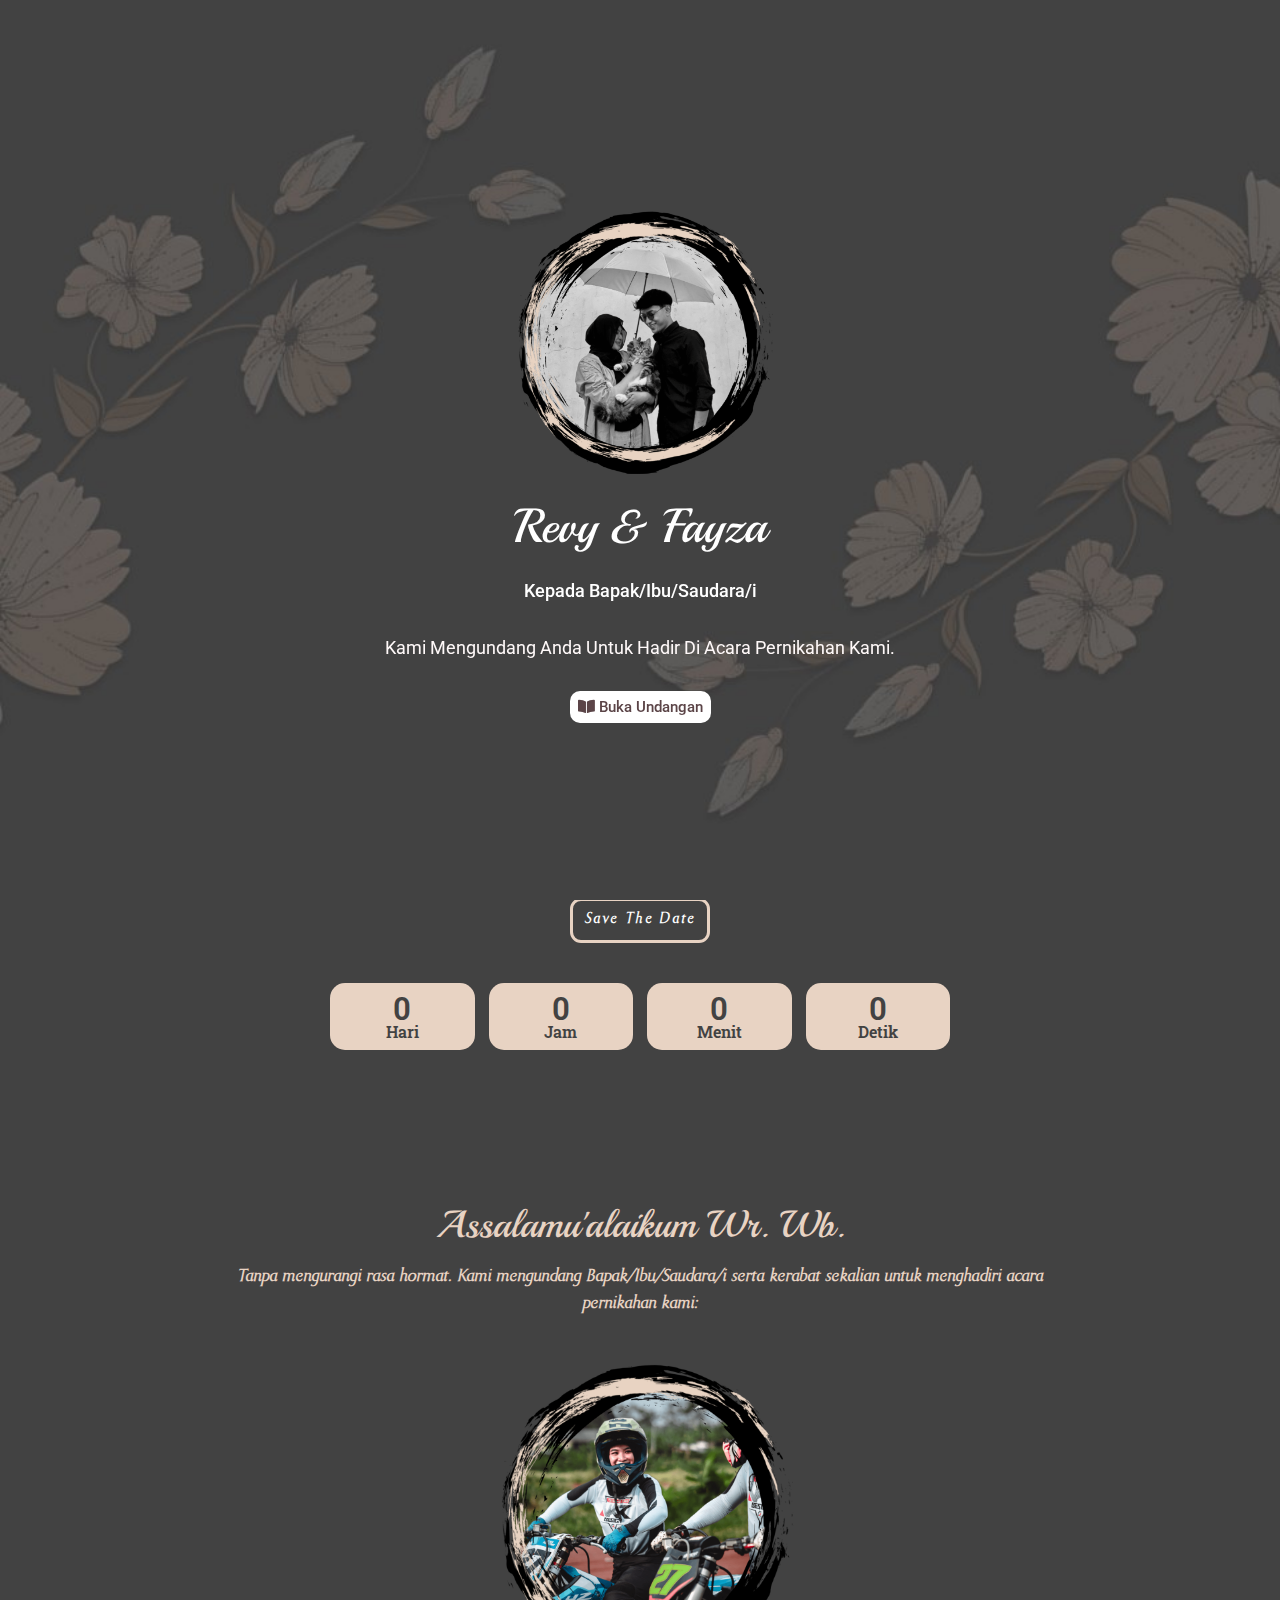
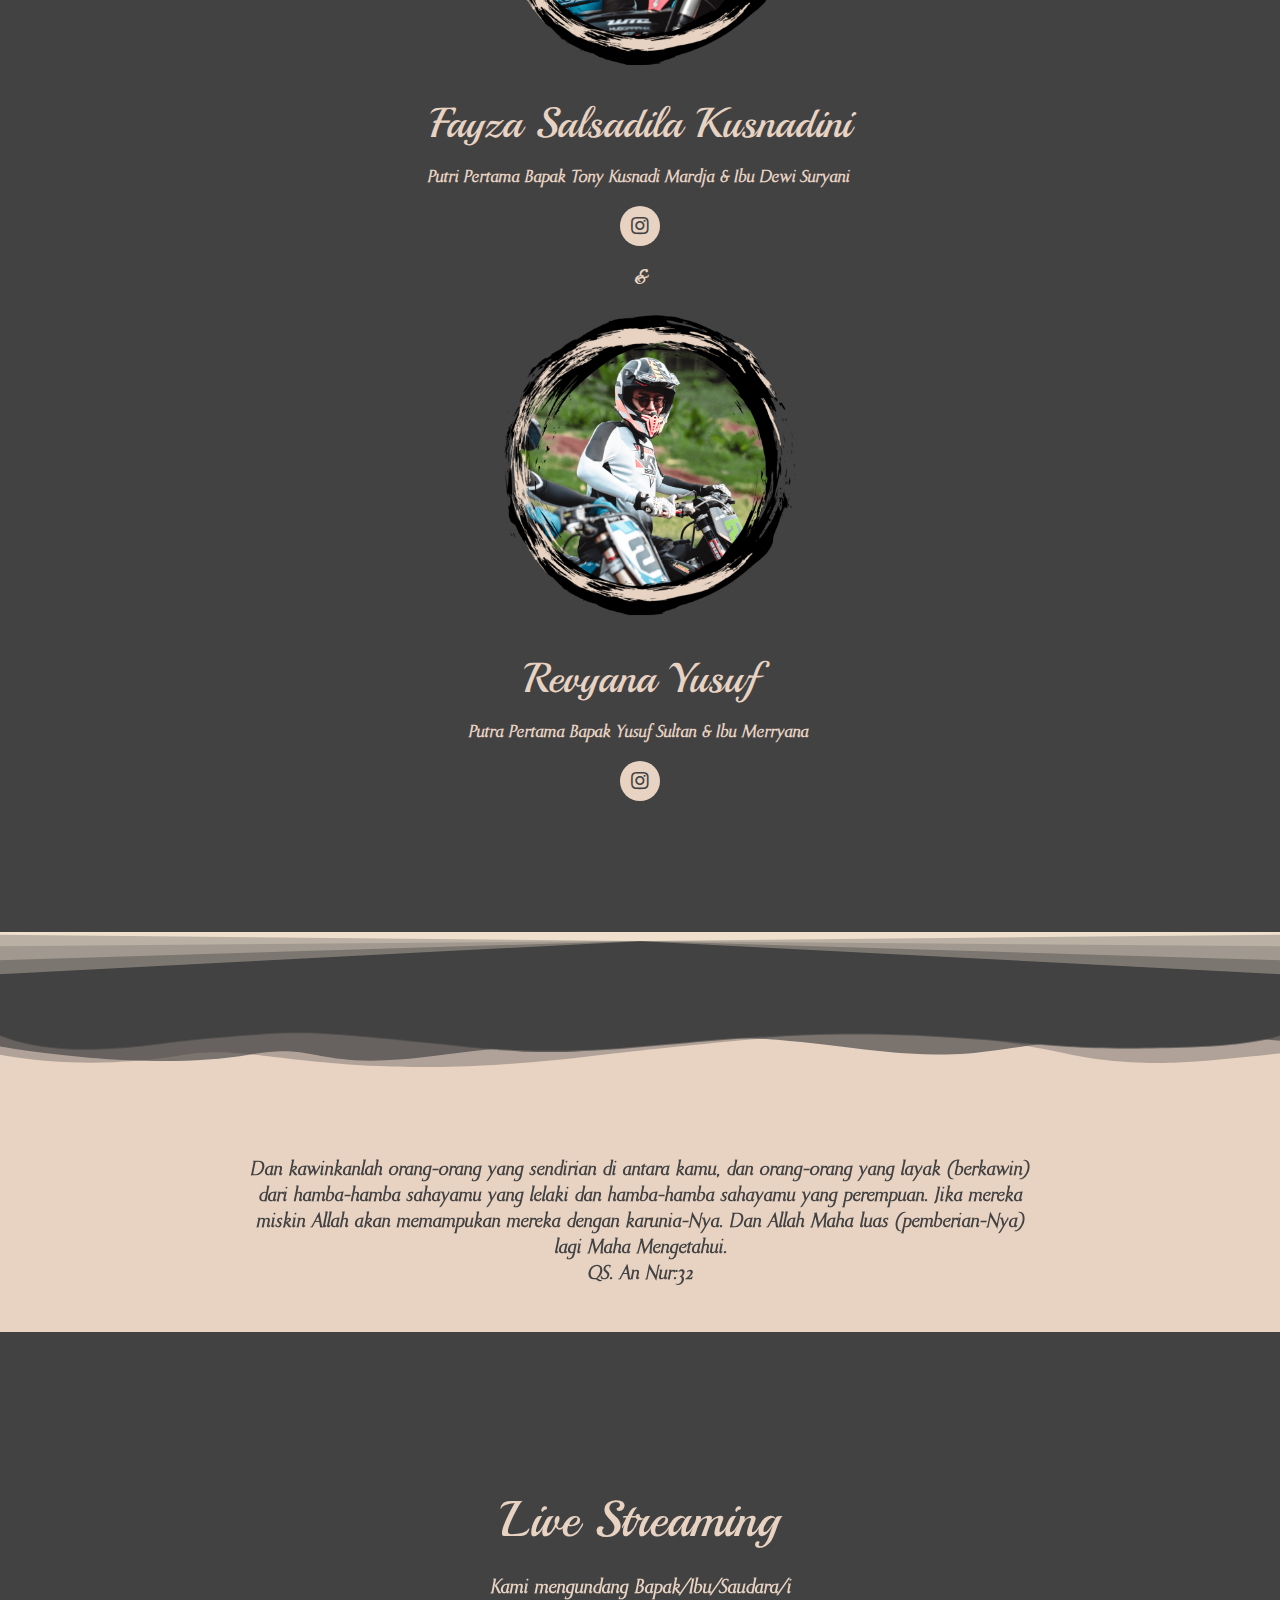
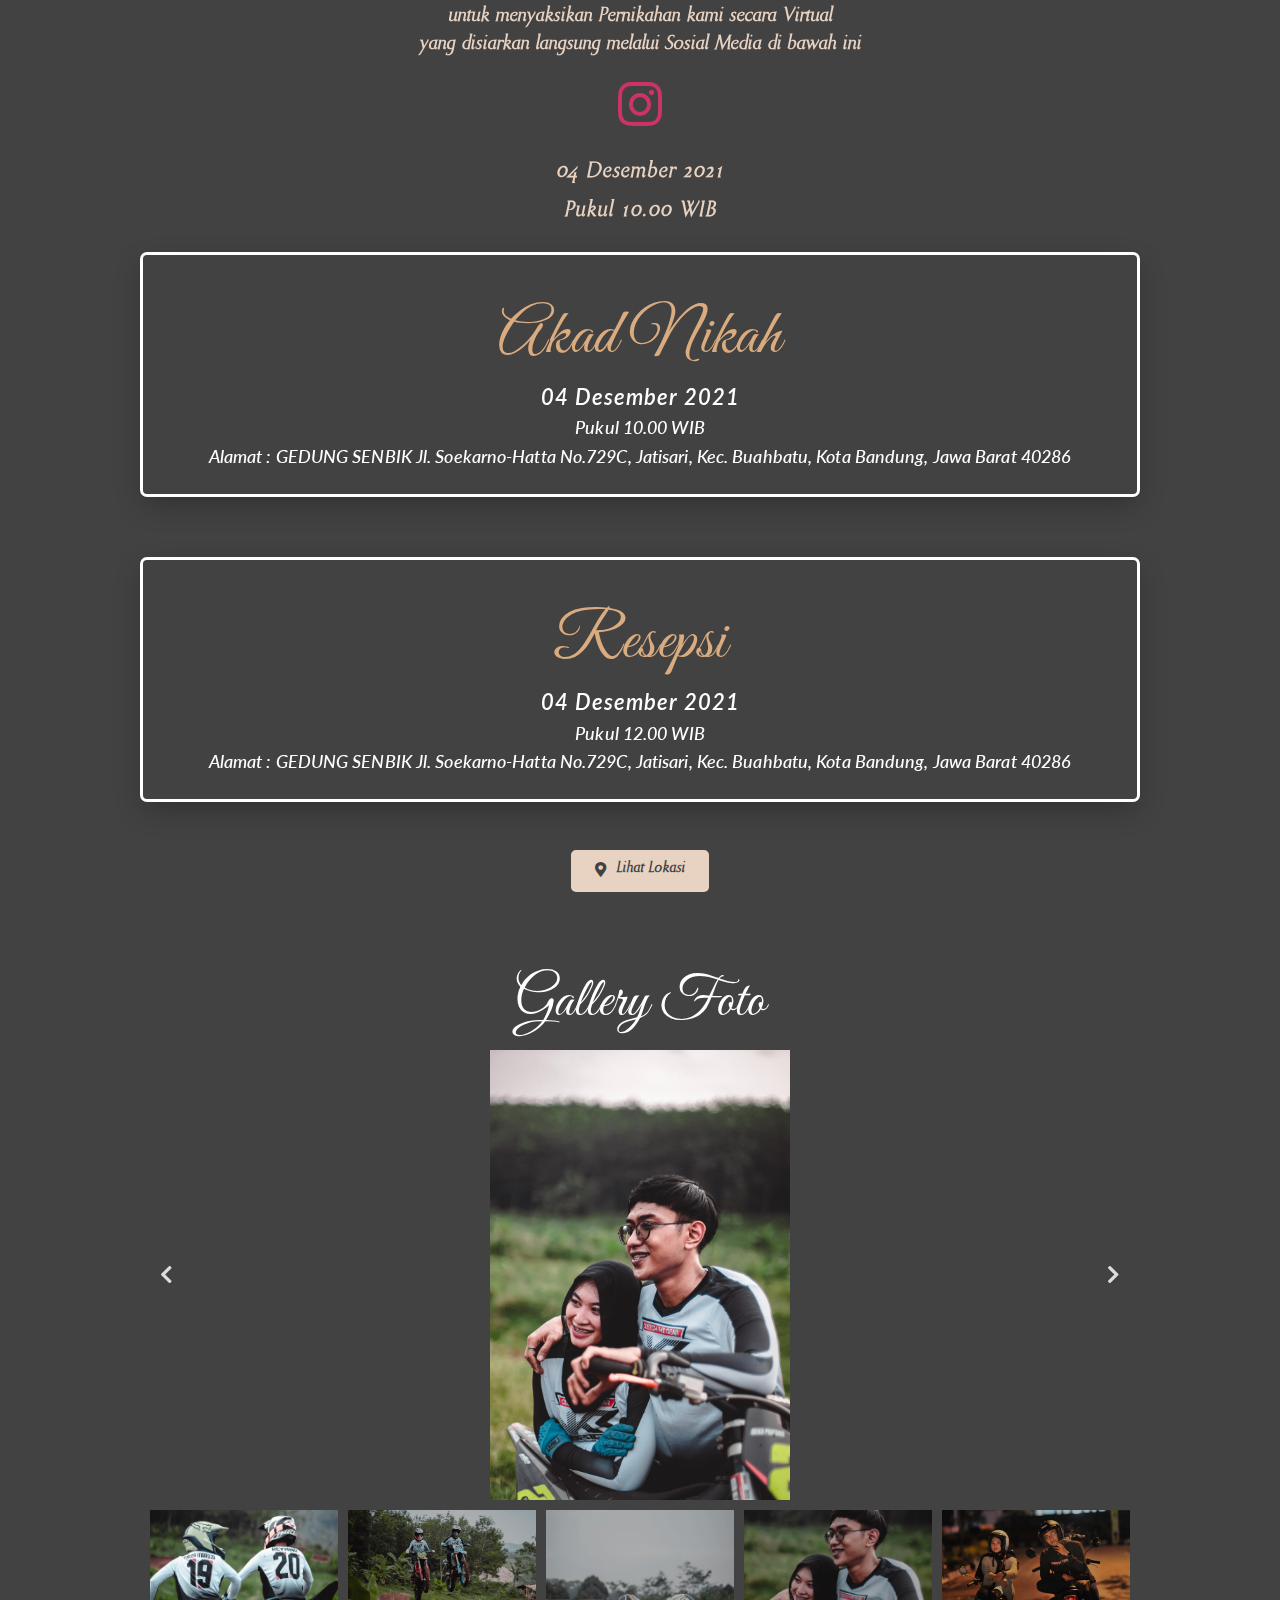
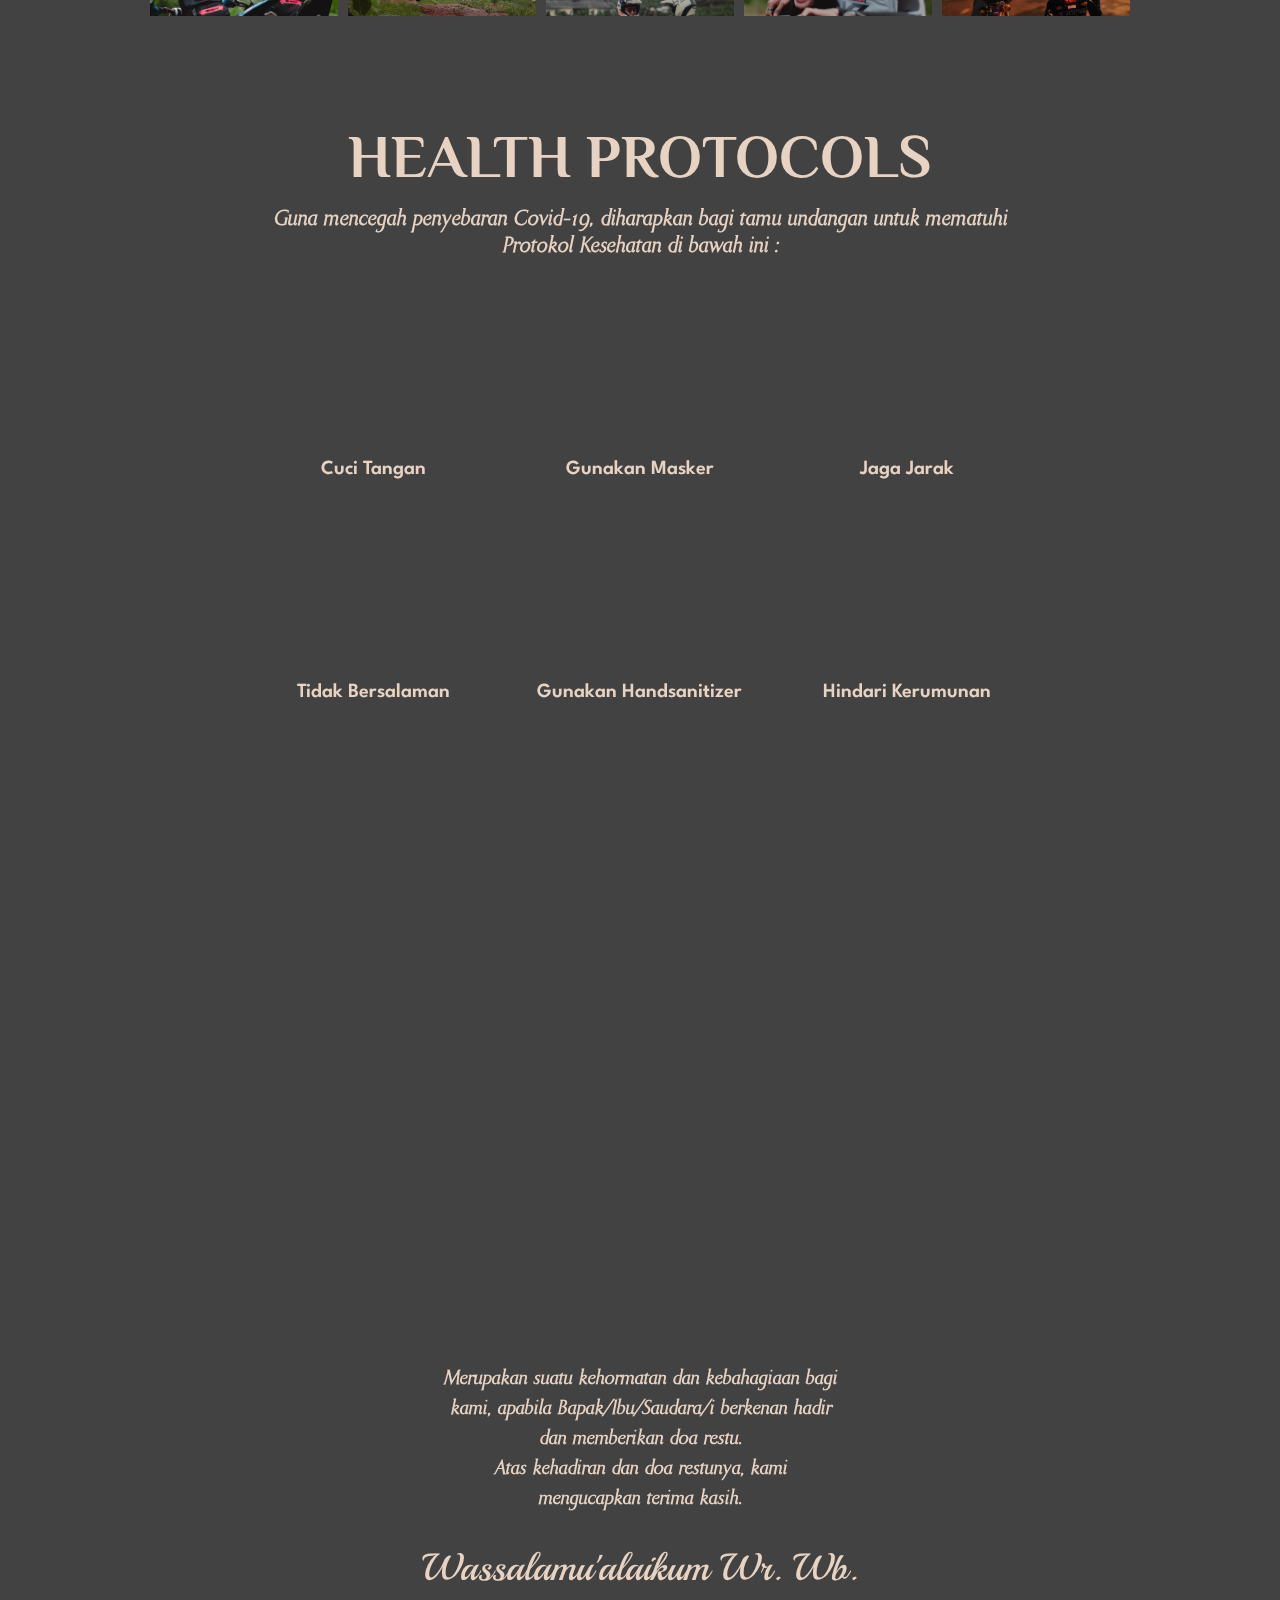
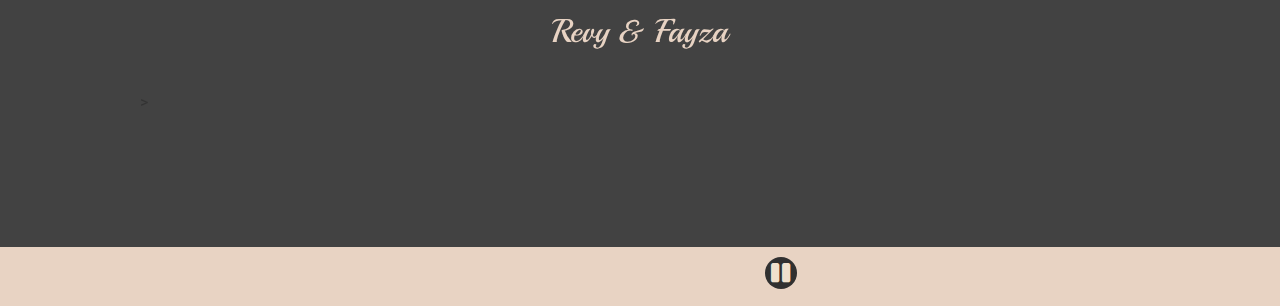
==== commit 595cdcf0: "update" ====
--- a/index2.html
+++ b/index2.html
@@ -593,139 +593,6 @@
 </div>
 </div>
 </div>
-</div>
-</div>
-</div>
-</div>
-</div>
-</section>
-<section class="elementor-section elementor-top-section elementor-element elementor-element-2b093a84 elementor-section-boxed elementor-section-height-default elementor-section-height-default wdp-sticky-section-no" data-id="2b093a84" data-element_type="section" data-settings="{&quot;background_background&quot;:&quot;classic&quot;}">
-<div class="elementor-container elementor-column-gap-default">
-<div class="elementor-row">
-<div class="elementor-column elementor-col-100 elementor-top-column elementor-element elementor-element-1af6518 wdp-sticky-section-no" data-id="1af6518" data-element_type="column" data-settings="{&quot;background_background&quot;:&quot;classic&quot;}">
-<div class="elementor-column-wrap elementor-element-populated">
-<div class="elementor-widget-wrap">
-<div class="elementor-element elementor-element-6d2c857b wdp-sticky-section-no elementor-widget elementor-widget-heading" data-id="6d2c857b" data-element_type="widget" data-widget_type="heading.default">
-<div class="elementor-widget-container">
-<h1 class="elementor-heading-title elementor-size-default">Amplop Digital</h1> </div>
-</div>
-<div class="elementor-element elementor-element-60a5db41 wdp-sticky-section-no elementor-widget elementor-widget-heading" data-id="60a5db41" data-element_type="widget" data-widget_type="heading.default">
-<div class="elementor-widget-container">
-<p class="elementor-heading-title elementor-size-default">Doa Restu Anda merupakan karunia yang sangat berarti bagi kami.<br><br>Dan jika memberi adalah ungkapan tanda kasih Anda, Anda dapat memberi kado secara cashless.</p> </div>
-</div>
-<section class="elementor-section elementor-inner-section elementor-element elementor-element-31f4ef52 elementor-section-full_width elementor-section-height-default elementor-section-height-default wdp-sticky-section-no" data-id="31f4ef52" data-element_type="section">
-<div class="elementor-container elementor-column-gap-default">
-<div class="elementor-row">
-<div class="elementor-column elementor-col-100 elementor-inner-column elementor-element elementor-element-abb900c wdp-sticky-section-no" data-id="abb900c" data-element_type="column" data-settings="{&quot;background_background&quot;:&quot;classic&quot;}">
-<div class="elementor-column-wrap elementor-element-populated">
-<div class="elementor-widget-wrap">
-<div class="elementor-element elementor-element-4f85b56c wdp-sticky-section-no elementor-widget elementor-widget-image" data-id="4f85b56c" data-element_type="widget" data-widget_type="image.default">
-<div class="elementor-widget-container">
-<div class="elementor-image">
-<img width="400" height="150" src="wp-content/uploads/2021/07/LOGO-MANDIRI.png" class="attachment-full size-full" alt="" loading="lazy" sizes="(max-width: 400px) 100vw, 400px" /> </div>
-</div>
-</div>
-<div class="elementor-element elementor-element-3a146455 elementor-widget-divider--view-line wdp-sticky-section-no elementor-widget elementor-widget-divider" data-id="3a146455" data-element_type="widget" data-widget_type="divider.default">
-<div class="elementor-widget-container">
-<div class="elementor-divider">
-<span class="elementor-divider-separator">
-</span>
-</div>
-</div>
-</div>
-<div class="elementor-element elementor-element-38c7f6d1 wdp-sticky-section-no elementor-widget elementor-widget-heading" data-id="38c7f6d1" data-element_type="widget" data-widget_type="heading.default">
-<div class="elementor-widget-container">
-<p class="elementor-heading-title elementor-size-default">No. Rekening : 2831569494</p> </div>
-</div>
-<div class="elementor-element elementor-element-29e399ee elementor-align-center elementor-tablet-align-center elementor-mobile-align-center wdp-sticky-section-no elementor-widget elementor-widget-weddingpress-copy-text" data-id="29e399ee" data-element_type="widget" data-widget_type="weddingpress-copy-text.default">
-<div class="elementor-widget-container">
-<div class="elementor-image img"></div>
-<div class="head-title"></div>
-<div class="elementor-button-wrapper">
-<div class="copy-content spancontent" style="display: none;">2831569494</div>
-<a style="cursor:pointer;" onclick="copyText(this)" data-message="berhasil disalin" class="elementor-button" role="button">
-<div class="elementor-button-content-wrapper">
-<span class="elementor-button-icon elementor-align-icon-left">
-<i aria-hidden="true" class="far fa-copy"></i> </span>
-<span class="elementor-button-text">Copy Text</span>
-</div>
-</a>
-</div>
-<style type="text/css">
-			.spancontent {
-				padding-bottom: 20px;
-			}
-			.copy-content {
-				color: #6EC1E4;
-				text-align: center;
-			}
-			.head-title {
-				color: #6EC1E4;
-				text-align: center;
-			}
-		</style>
-<script>
-		function copyText(el) {
-		var content = jQuery(el).siblings('div.copy-content').html()
-		var temp = jQuery("<textarea>");
-		jQuery("body").append(temp);
-		temp.val(content.replace(/<br ?\/?>/g, "\n")).select();
-		document.execCommand("copy");
-		temp.remove();
-
-		var text = jQuery(el).html()
-		jQuery(el).html(jQuery(el).data('message'))
-		var counter = 0;
-		var interval = setInterval(function() {
-		counter++;
-		
-		if (counter == 2) {			
-			jQuery(el).html(text)
-			Interval(interval);
-		}
-			}, 5000);
-		}
-		</script>
-</div>
-</div>
-<div class="elementor-element elementor-element-2d854e2e wdp-sticky-section-no elementor-widget elementor-widget-heading" data-id="2d854e2e" data-element_type="widget" data-widget_type="heading.default">
-<div class="elementor-widget-container">
-<p class="elementor-heading-title elementor-size-default">A/n Revyana Yusuf</p> </div>
-</div>
-</div>
-</div>
-</div>
-</div>
-</div>
-</section>
-<section class="elementor-section elementor-inner-section elementor-element elementor-element-5851905d elementor-section-full_width elementor-section-height-default elementor-section-height-default wdp-sticky-section-no" data-id="5851905d" data-element_type="section">
-<div class="elementor-container elementor-column-gap-default">
-<div class="elementor-row">
-<div class="elementor-column elementor-col-100 elementor-inner-column elementor-element elementor-element-69267cfb wdp-sticky-section-no" data-id="69267cfb" data-element_type="column" data-settings="{&quot;background_background&quot;:&quot;classic&quot;}">
-<div class="elementor-column-wrap elementor-element-populated">
-<div class="elementor-widget-wrap">
-<div class="elementor-element elementor-element-3ae78780 wdp-sticky-section-no elementor-widget elementor-widget-heading" data-id="3ae78780" data-element_type="widget" data-widget_type="heading.default">
-<div class="elementor-widget-container">
-<p class="elementor-heading-title elementor-size-default">Kirim Hadiah</p> </div>
-</div>
-<div class="elementor-element elementor-element-32e28560 elementor-widget-divider--view-line wdp-sticky-section-no elementor-widget elementor-widget-divider" data-id="32e28560" data-element_type="widget" data-widget_type="divider.default">
-<div class="elementor-widget-container">
-<div class="elementor-divider">
-<span class="elementor-divider-separator">
-</span>
-</div>
-</div>
-</div>
-<div class="elementor-element elementor-element-4e721191 wdp-sticky-section-no elementor-widget elementor-widget-heading" data-id="4e721191" data-element_type="widget" data-widget_type="heading.default">
-<div class="elementor-widget-container">
-<p class="elementor-heading-title elementor-size-default">Cluster Rumah Cemara No.17, Jl. Desa Cipadung</p> </div>
-</div>
-</div>
-</div>
-</div>
-</div>
-</div>
-</section>
 </div>
 </div>
 </div>
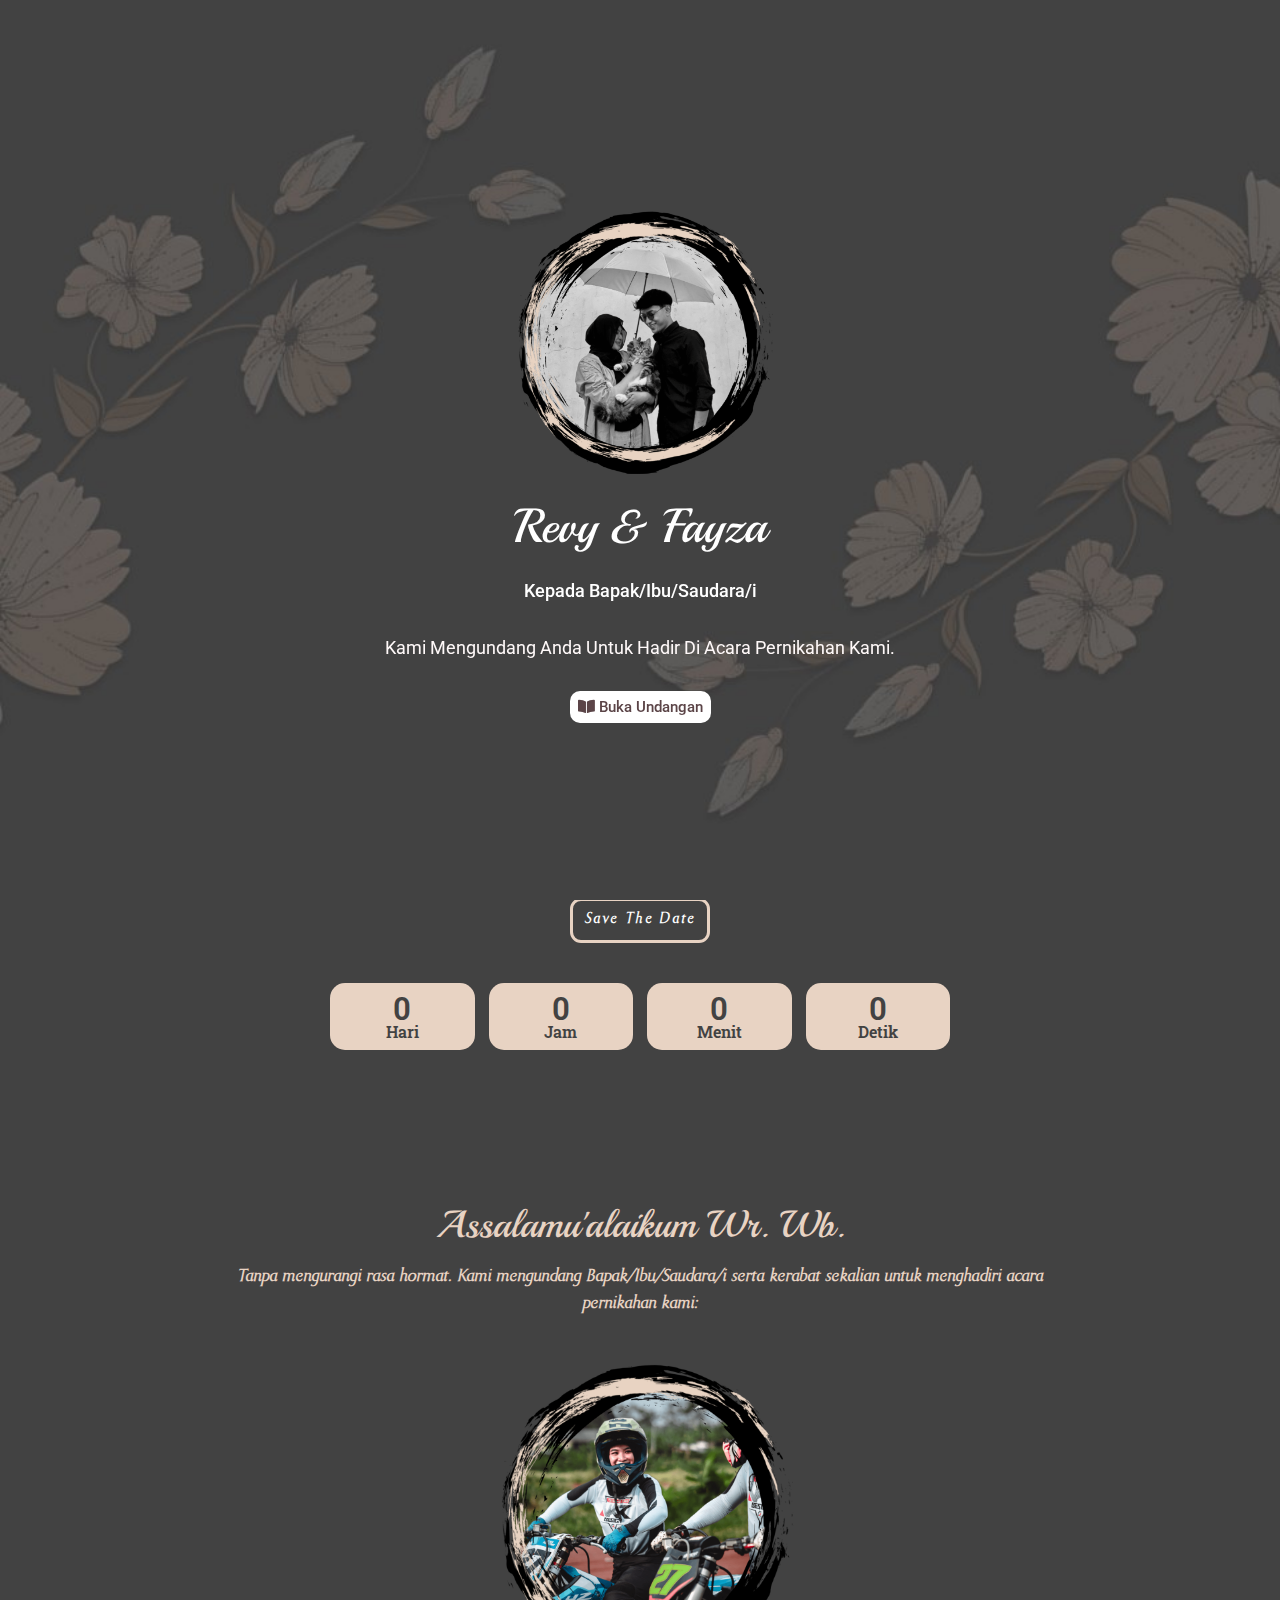
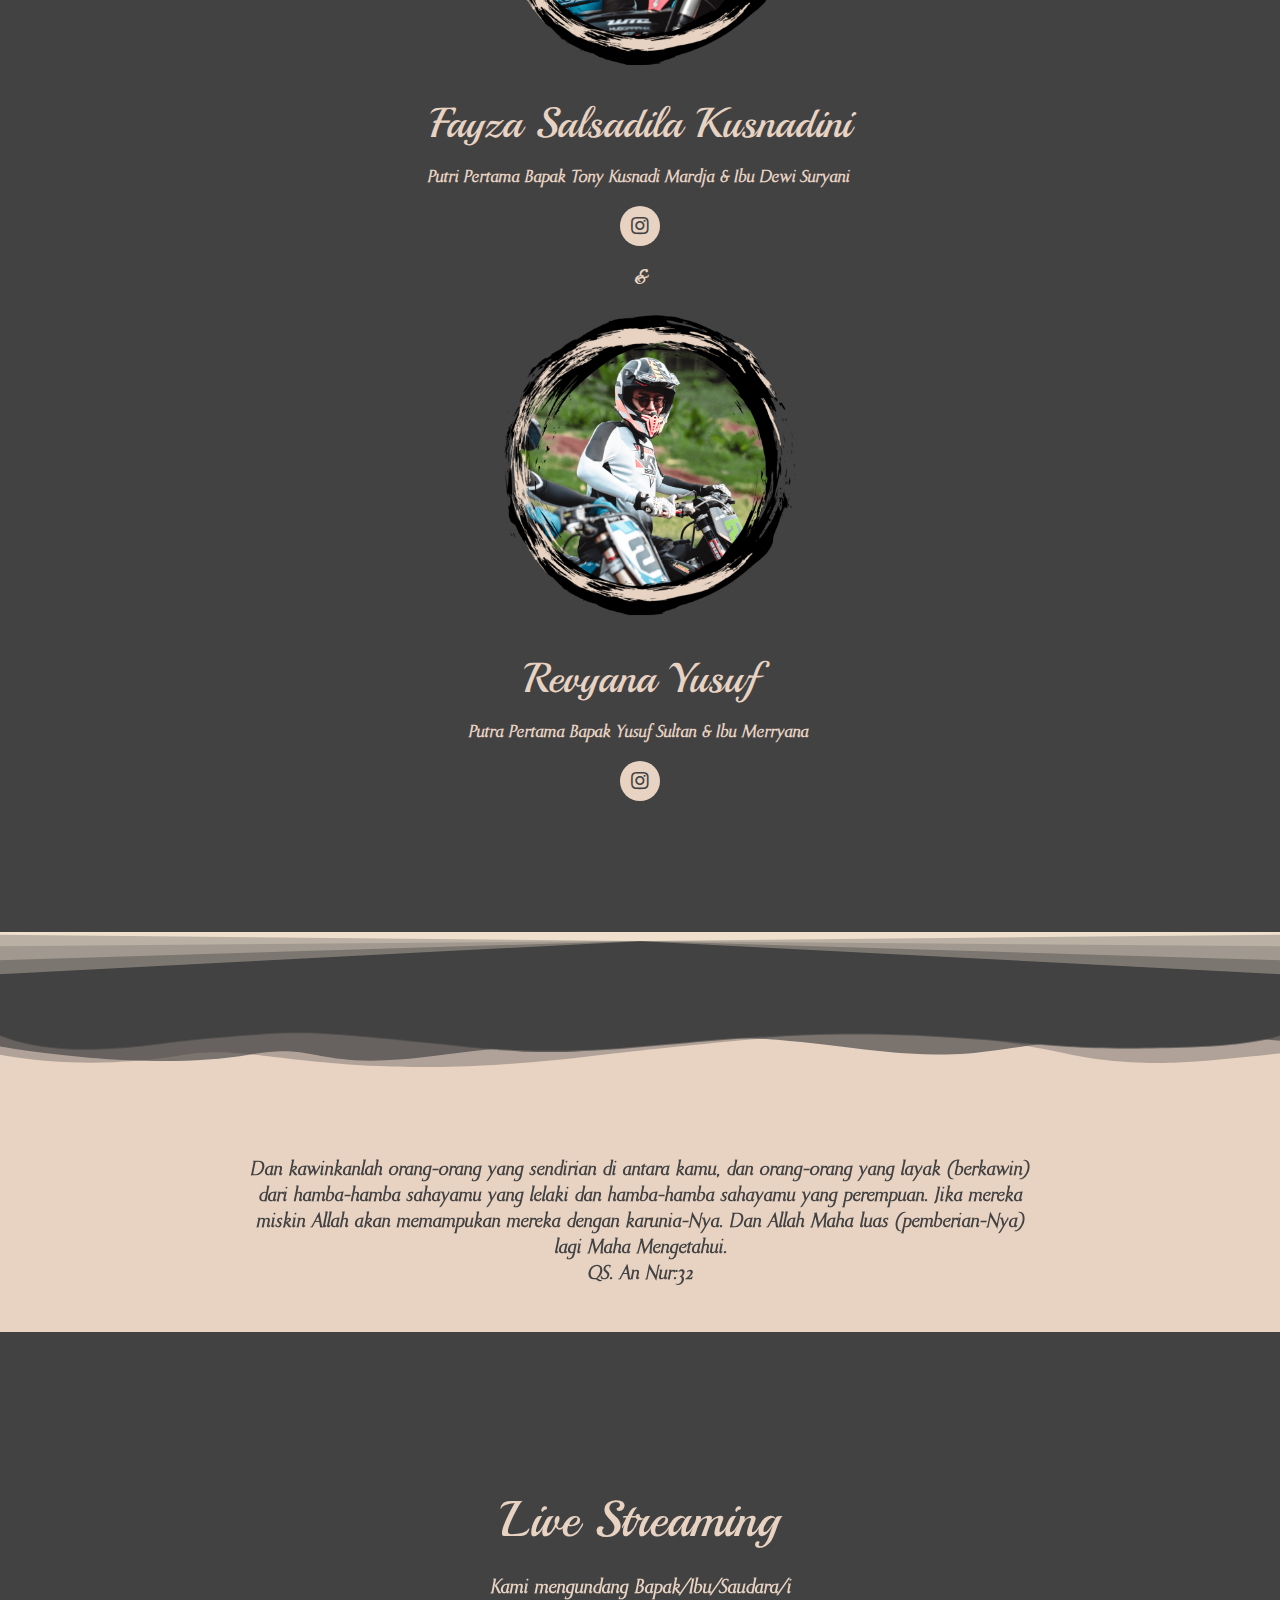
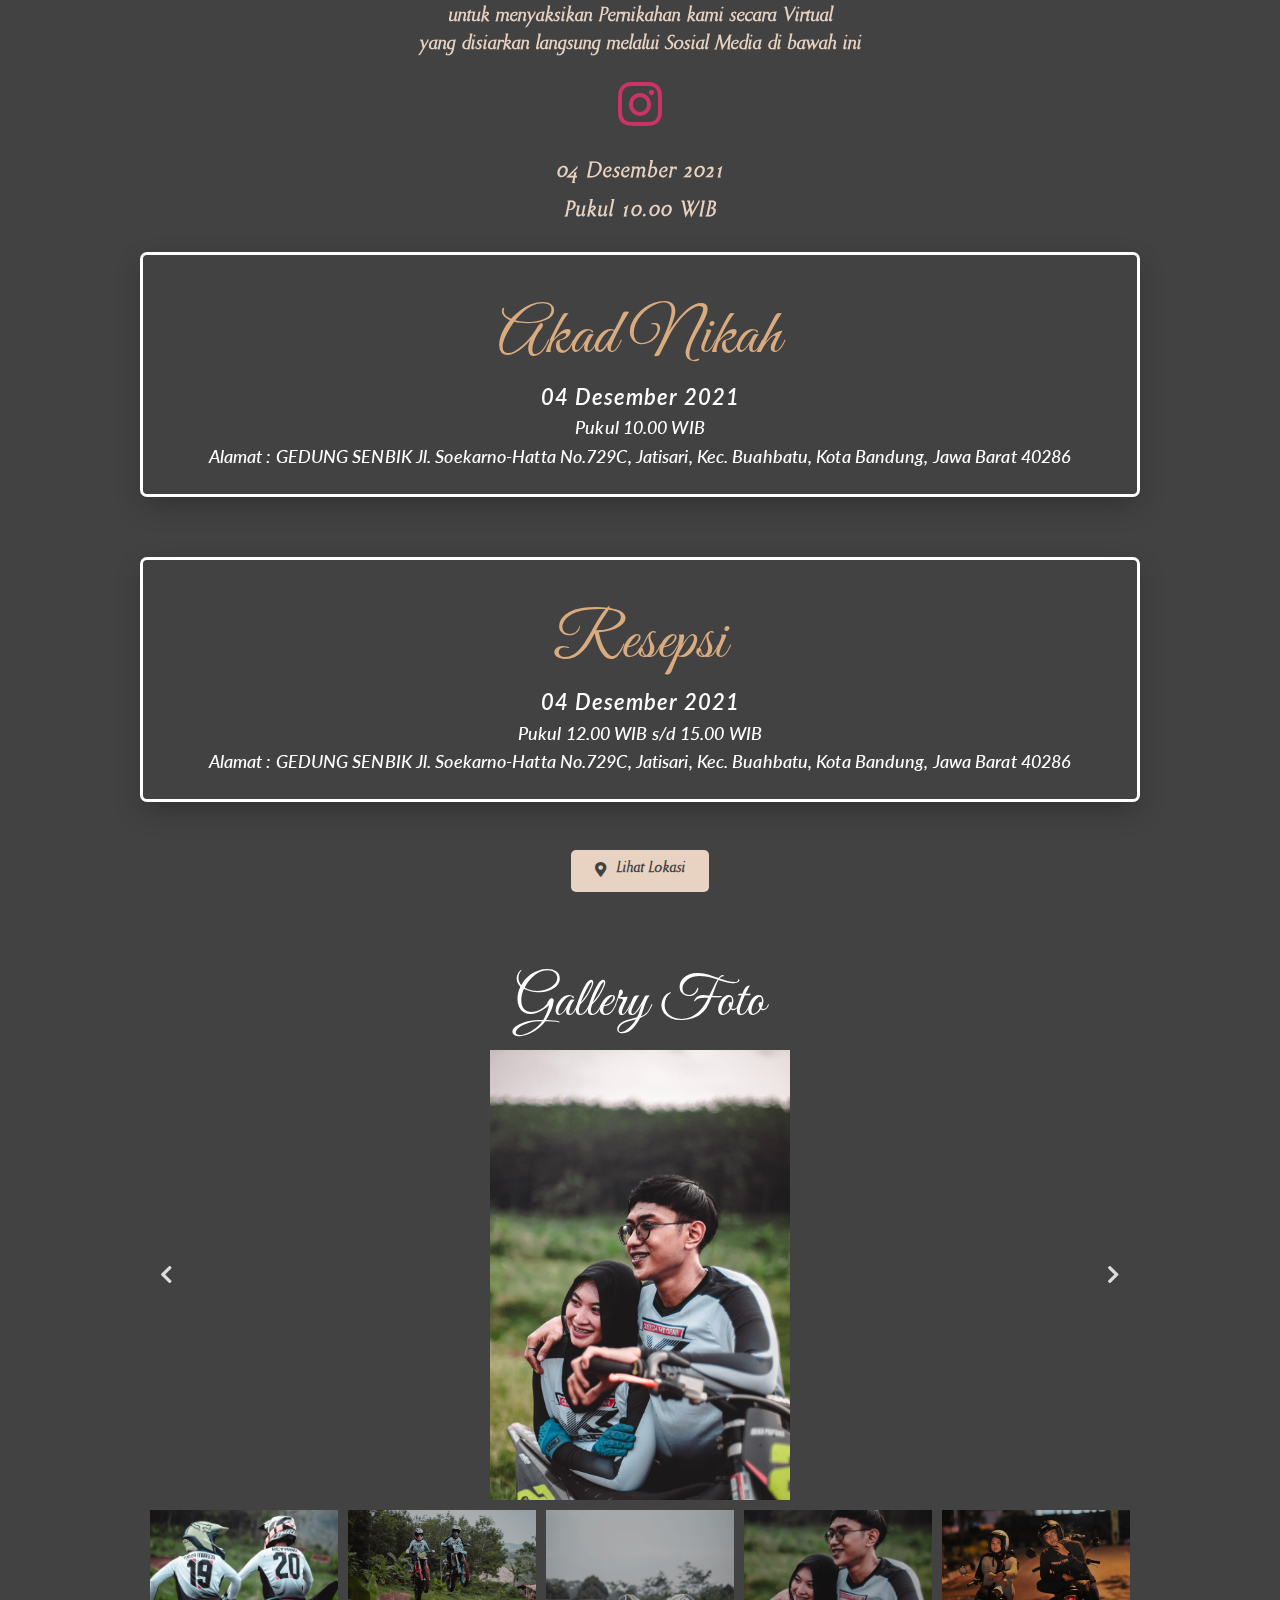
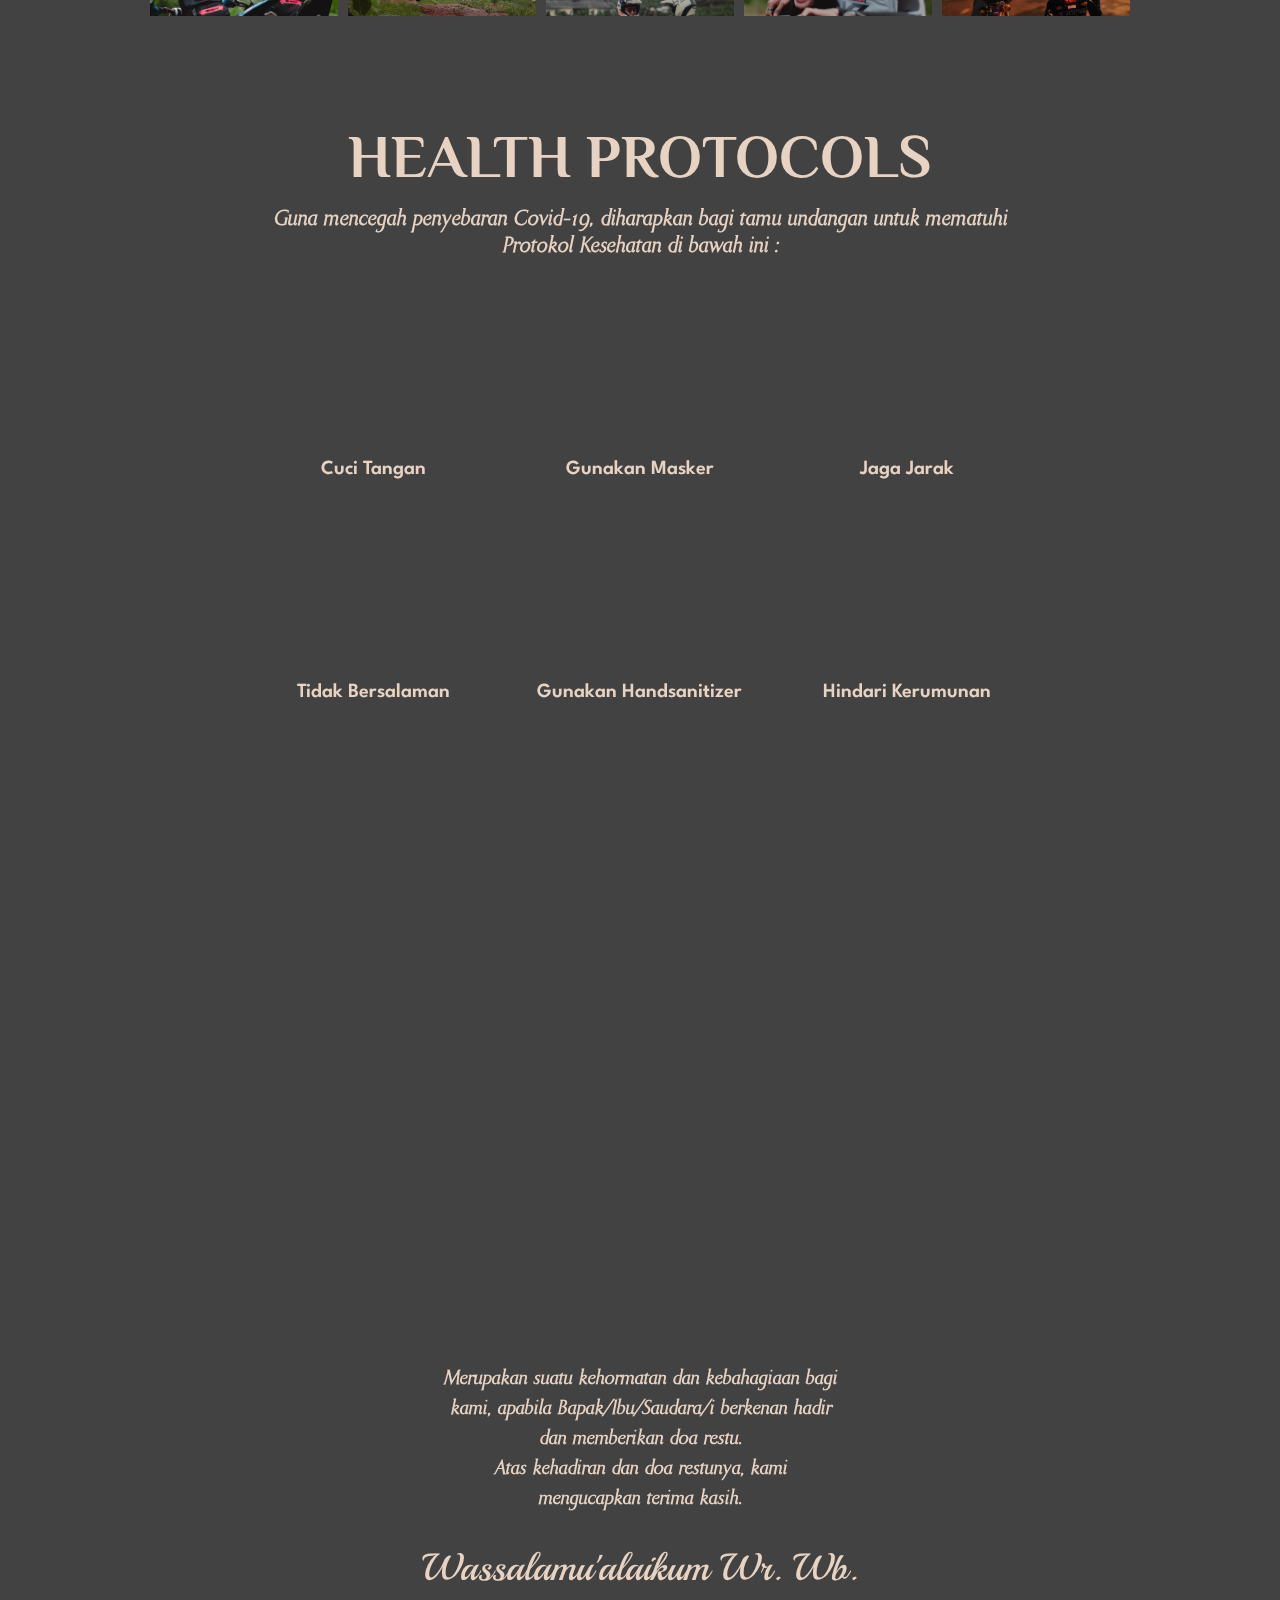
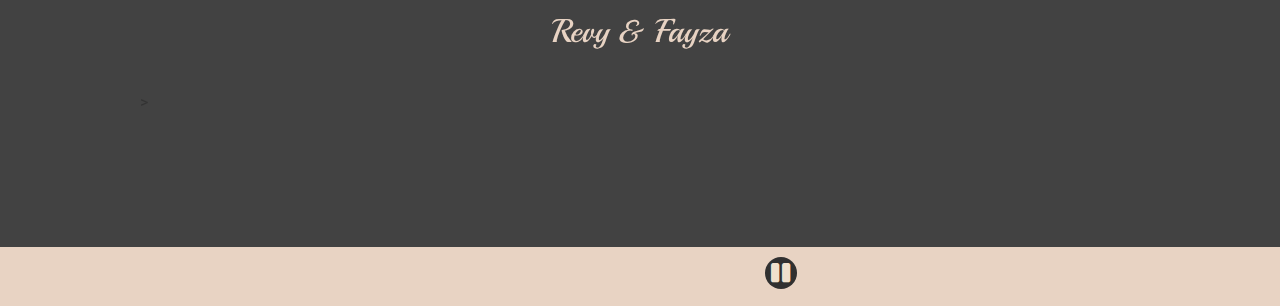
==== commit 28e9958a: "update dandy" ====
--- a/index2.html
+++ b/index2.html
@@ -487,7 +487,7 @@
 <div class="elementor-element elementor-element-d6df145 wdp-sticky-section-no elementor-widget elementor-widget-text-editor" data-id="d6df145" data-element_type="widget" data-widget_type="text-editor.default">
 <div class="elementor-widget-container">
 <div class="elementor-text-editor elementor-clearfix">
-<p class="italic mb-4">Pukul 12.00 WIB</p> </div>
+<p class="italic mb-4">Pukul 12.00 WIB s/d 15.00 WIB</p> </div>
 </div>
 </div>
 <div class="elementor-element elementor-element-5956a81 wdp-sticky-section-no elementor-widget elementor-widget-text-editor" data-id="5956a81" data-element_type="widget" data-widget_type="text-editor.default">
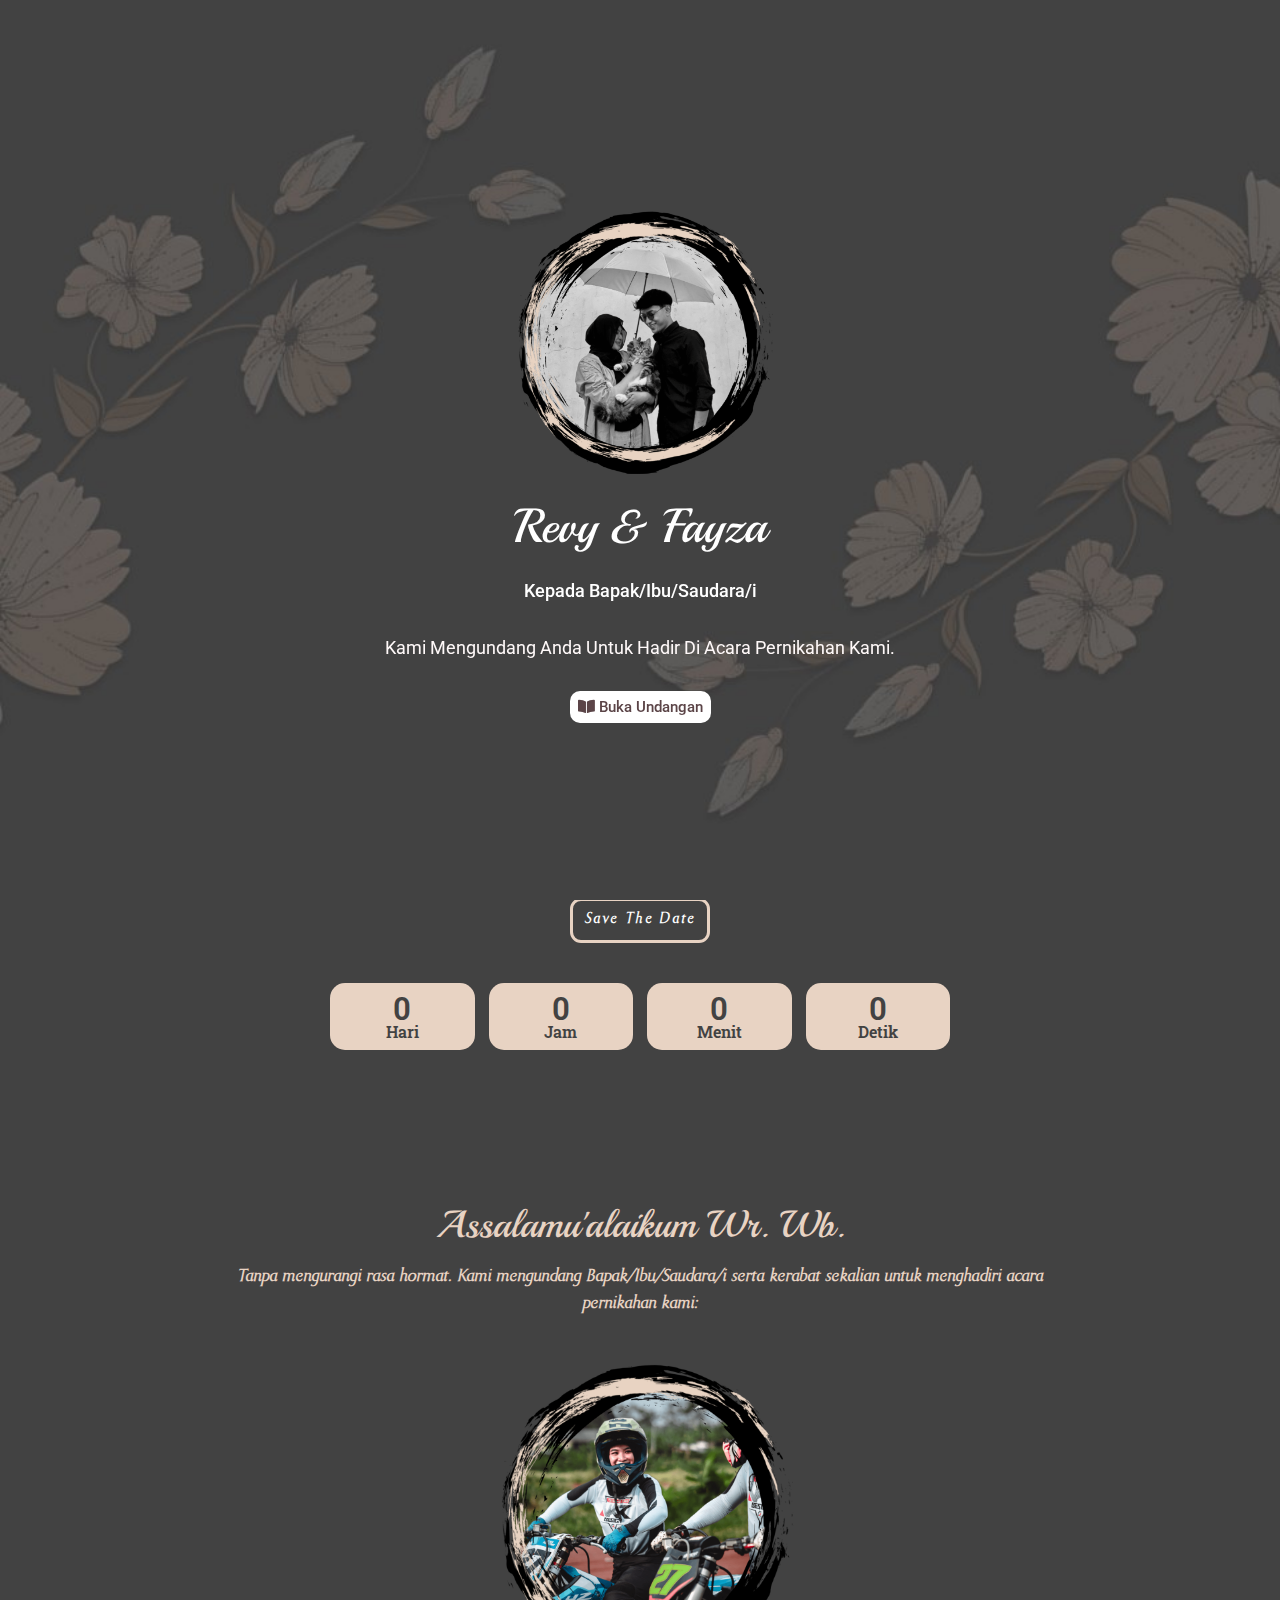
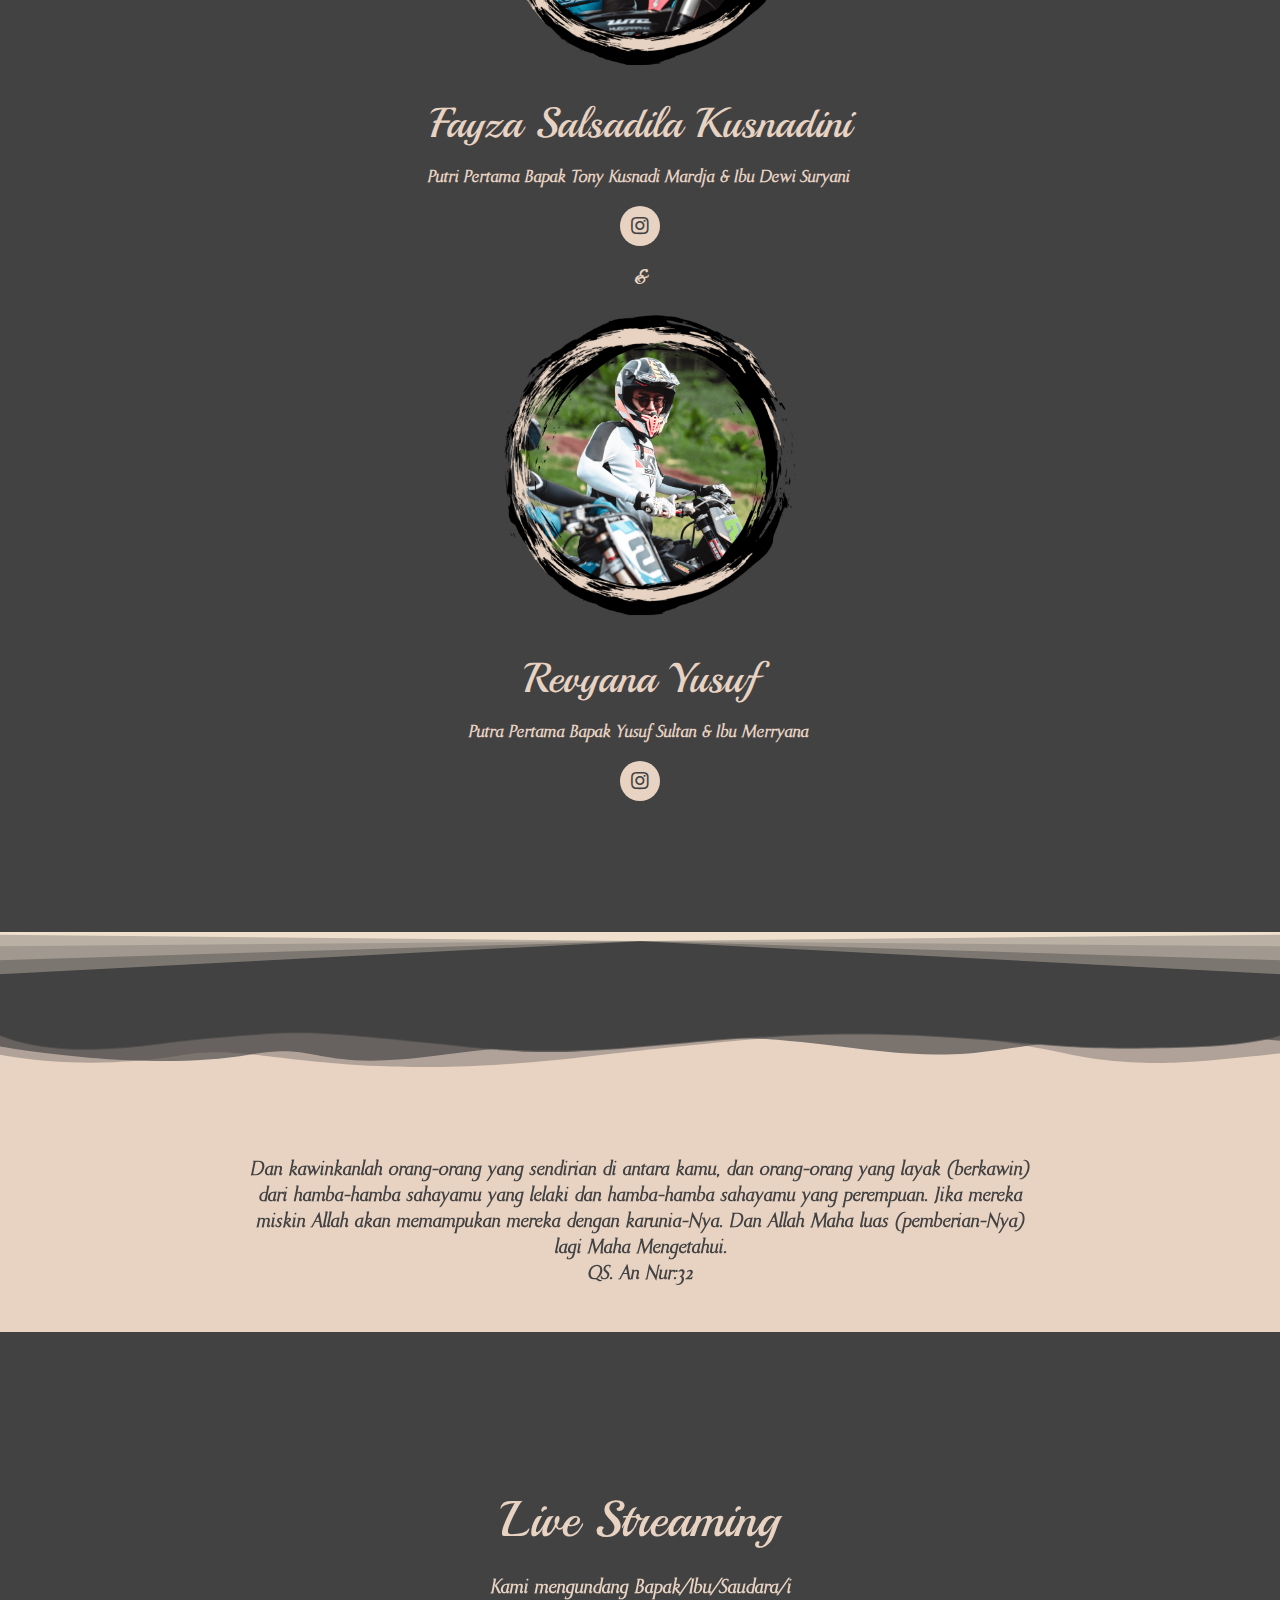
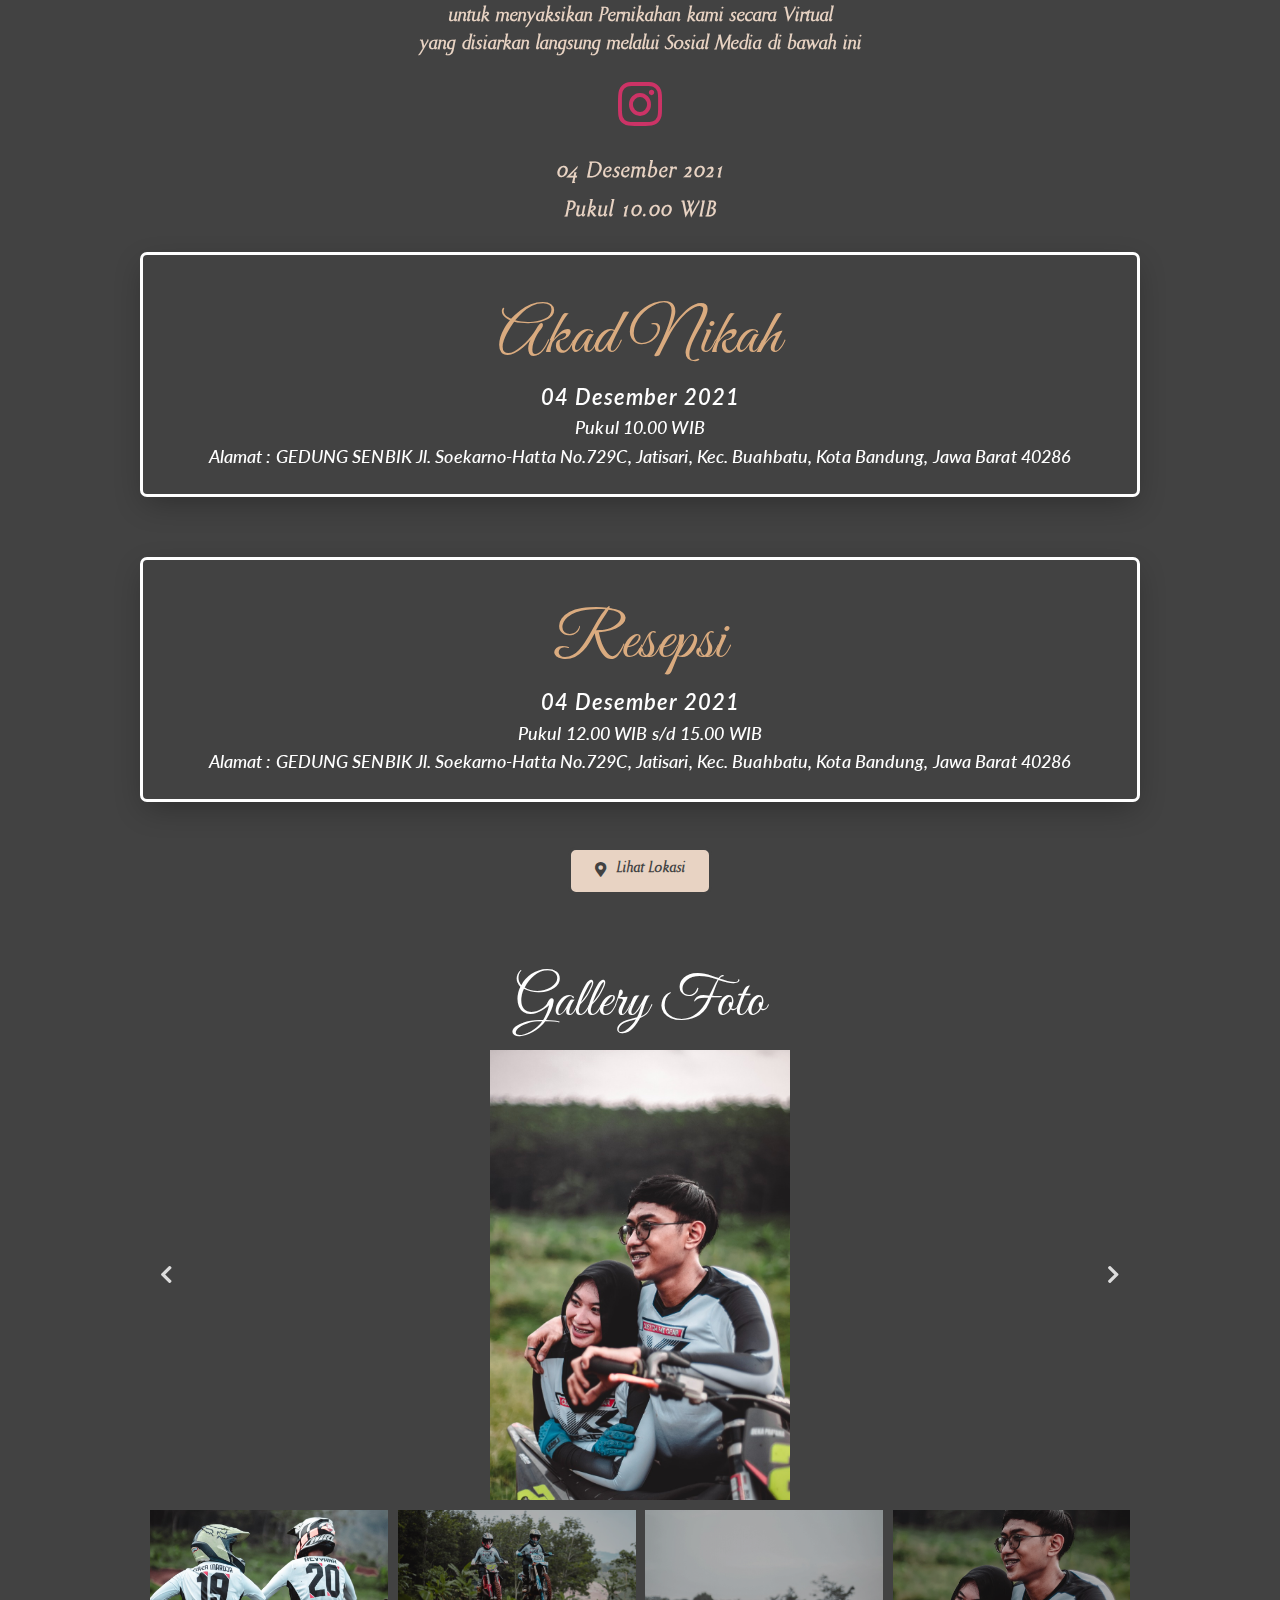
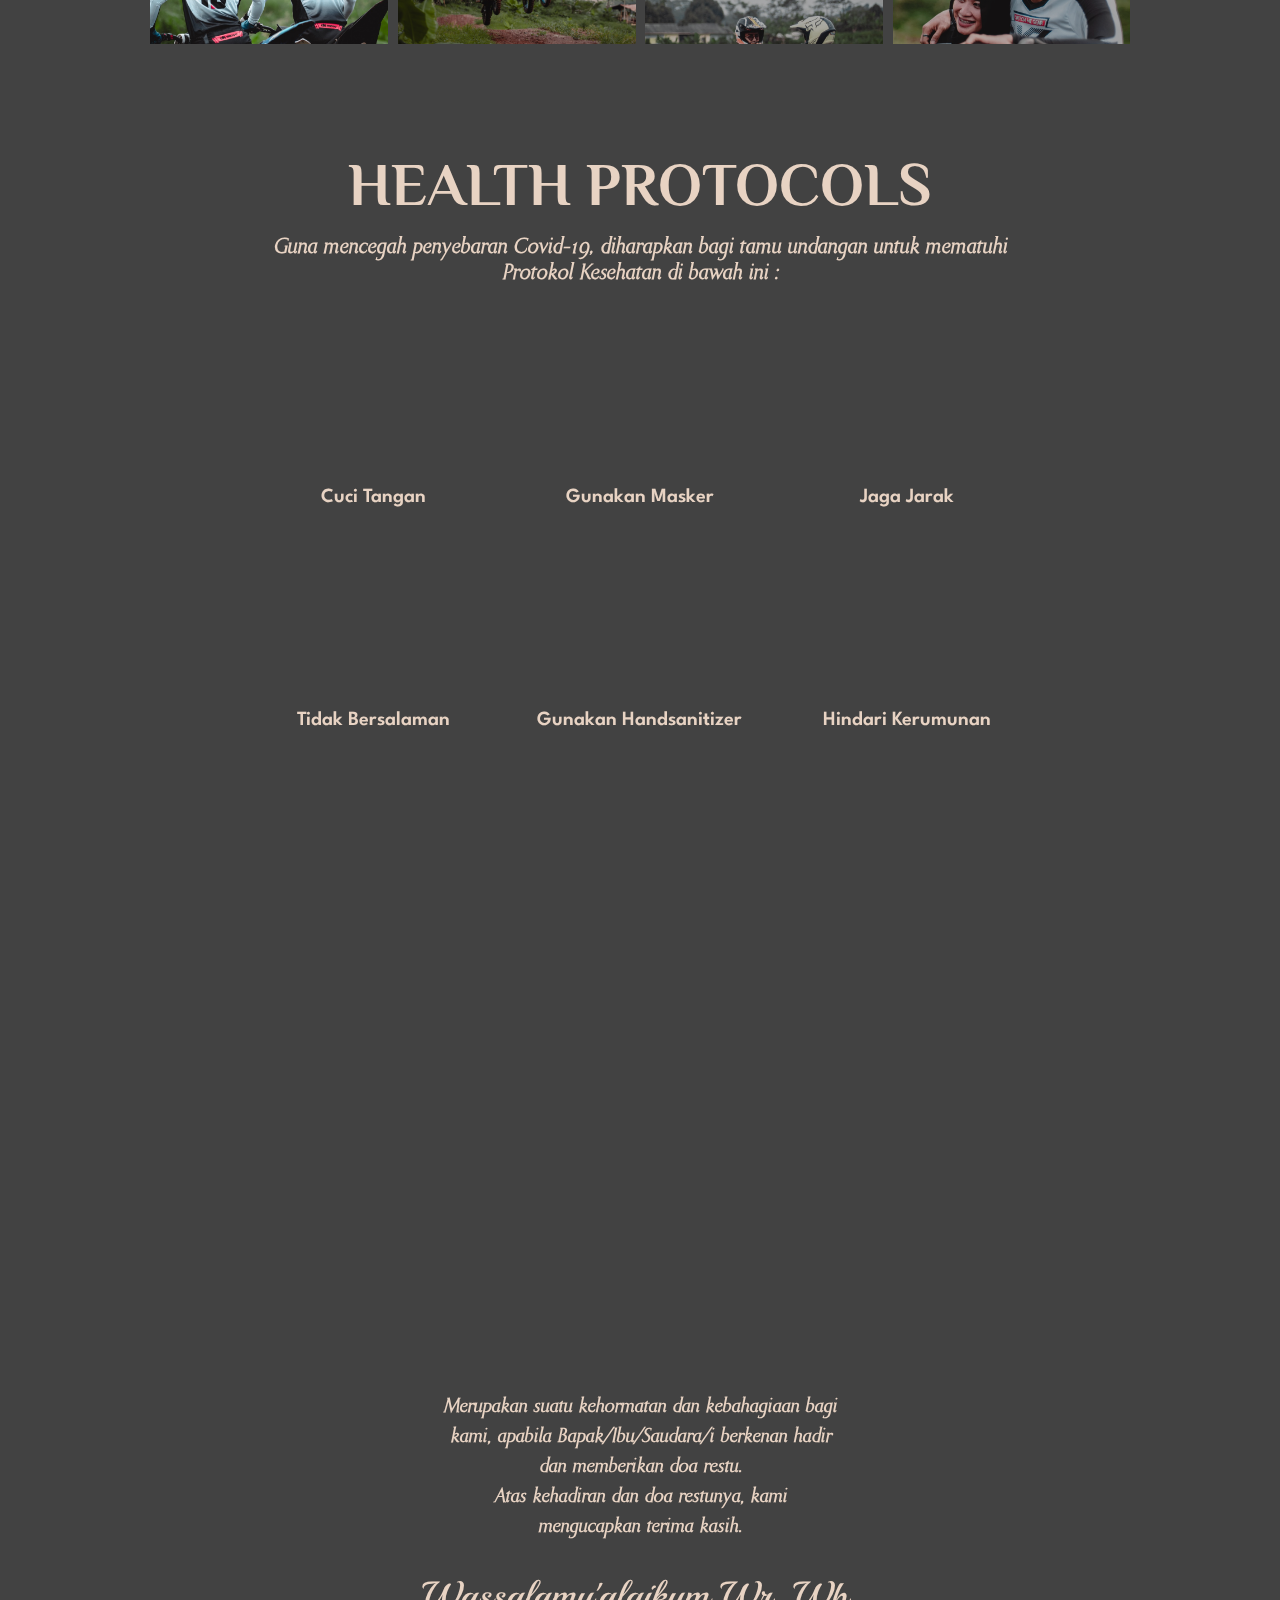
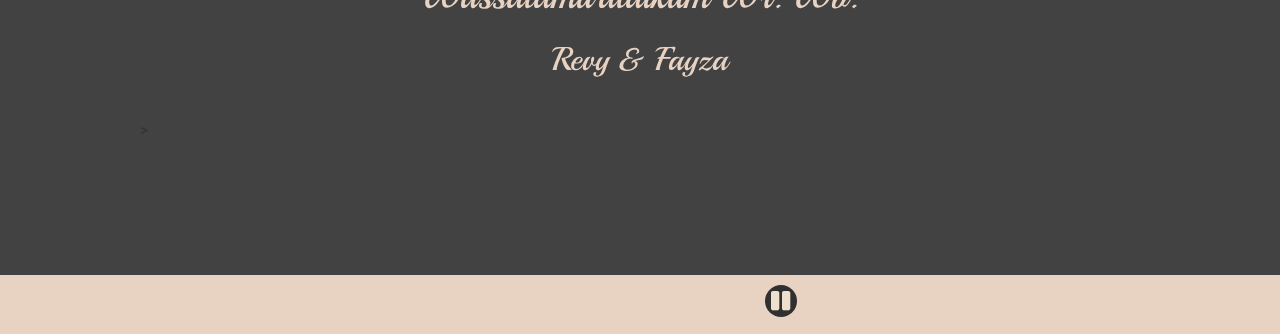
==== commit b2a0617b: "updt" ====
--- a/index2.html
+++ b/index2.html
@@ -552,10 +552,6 @@
 <a href="wp-content/uploads/2021/07/edit-5-elmy.jpg" data-elementor-open-lightbox="yes" data-elementor-lightbox-slideshow="188476fb" data-elementor-lightbox-title="edit-5-elmy.jpg"> <div class="elementor-carousel-image" style="background-image: url(wp-content/uploads/2021/07/edit-5-elmy.jpg)">
 </div>
 </a> </div>
-<div class="swiper-slide">
-<a href="wp-content/uploads/2021/07/edit-6-elmy.jpg" data-elementor-open-lightbox="yes" data-elementor-lightbox-slideshow="188476fb" data-elementor-lightbox-title="edit-6-elmy.jpg"> <div class="elementor-carousel-image" style="background-image: url(wp-content/uploads/2021/07/edit-6-elmy.jpg)">
-</div>
-</a> </div>
 </div>
 <div class="elementor-swiper-button elementor-swiper-button-prev">
 <i class="fas fa-chevron-left"></i> <span class="elementor-screen-only">Previous</span>
@@ -582,10 +578,6 @@
 </a> </div>
 <div class="swiper-slide">
 <div class="elementor-fit-aspect-ratio elementor-carousel-image" style="background-image: url(wp-content/uploads/2021/07/edit-2-elmy.jpg)">
-</div>
-</a> </div>
-<div class="swiper-slide">
-<div class="elementor-fit-aspect-ratio elementor-carousel-image" style="background-image: url(wp-content/uploads/2021/07/edit-6-elmy.jpg)">
 </div>
 </a> </div>
 </div>
